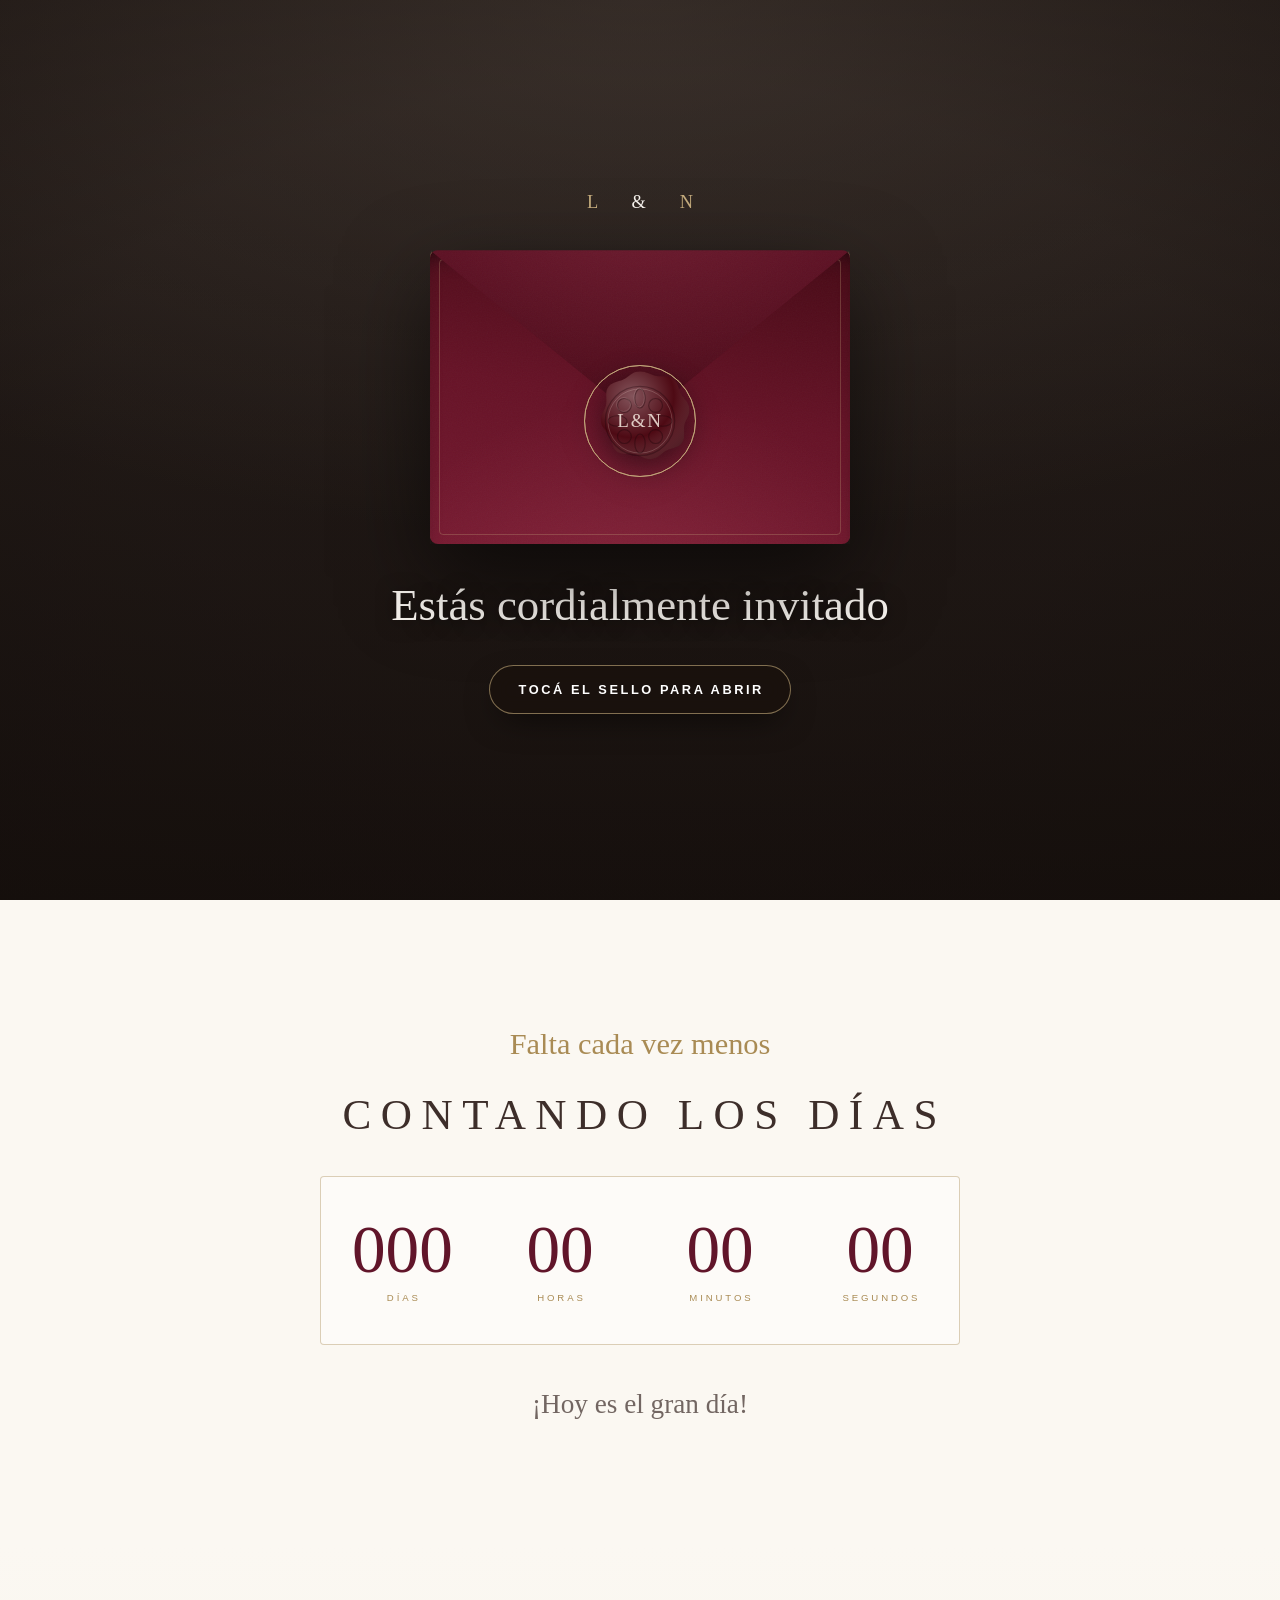
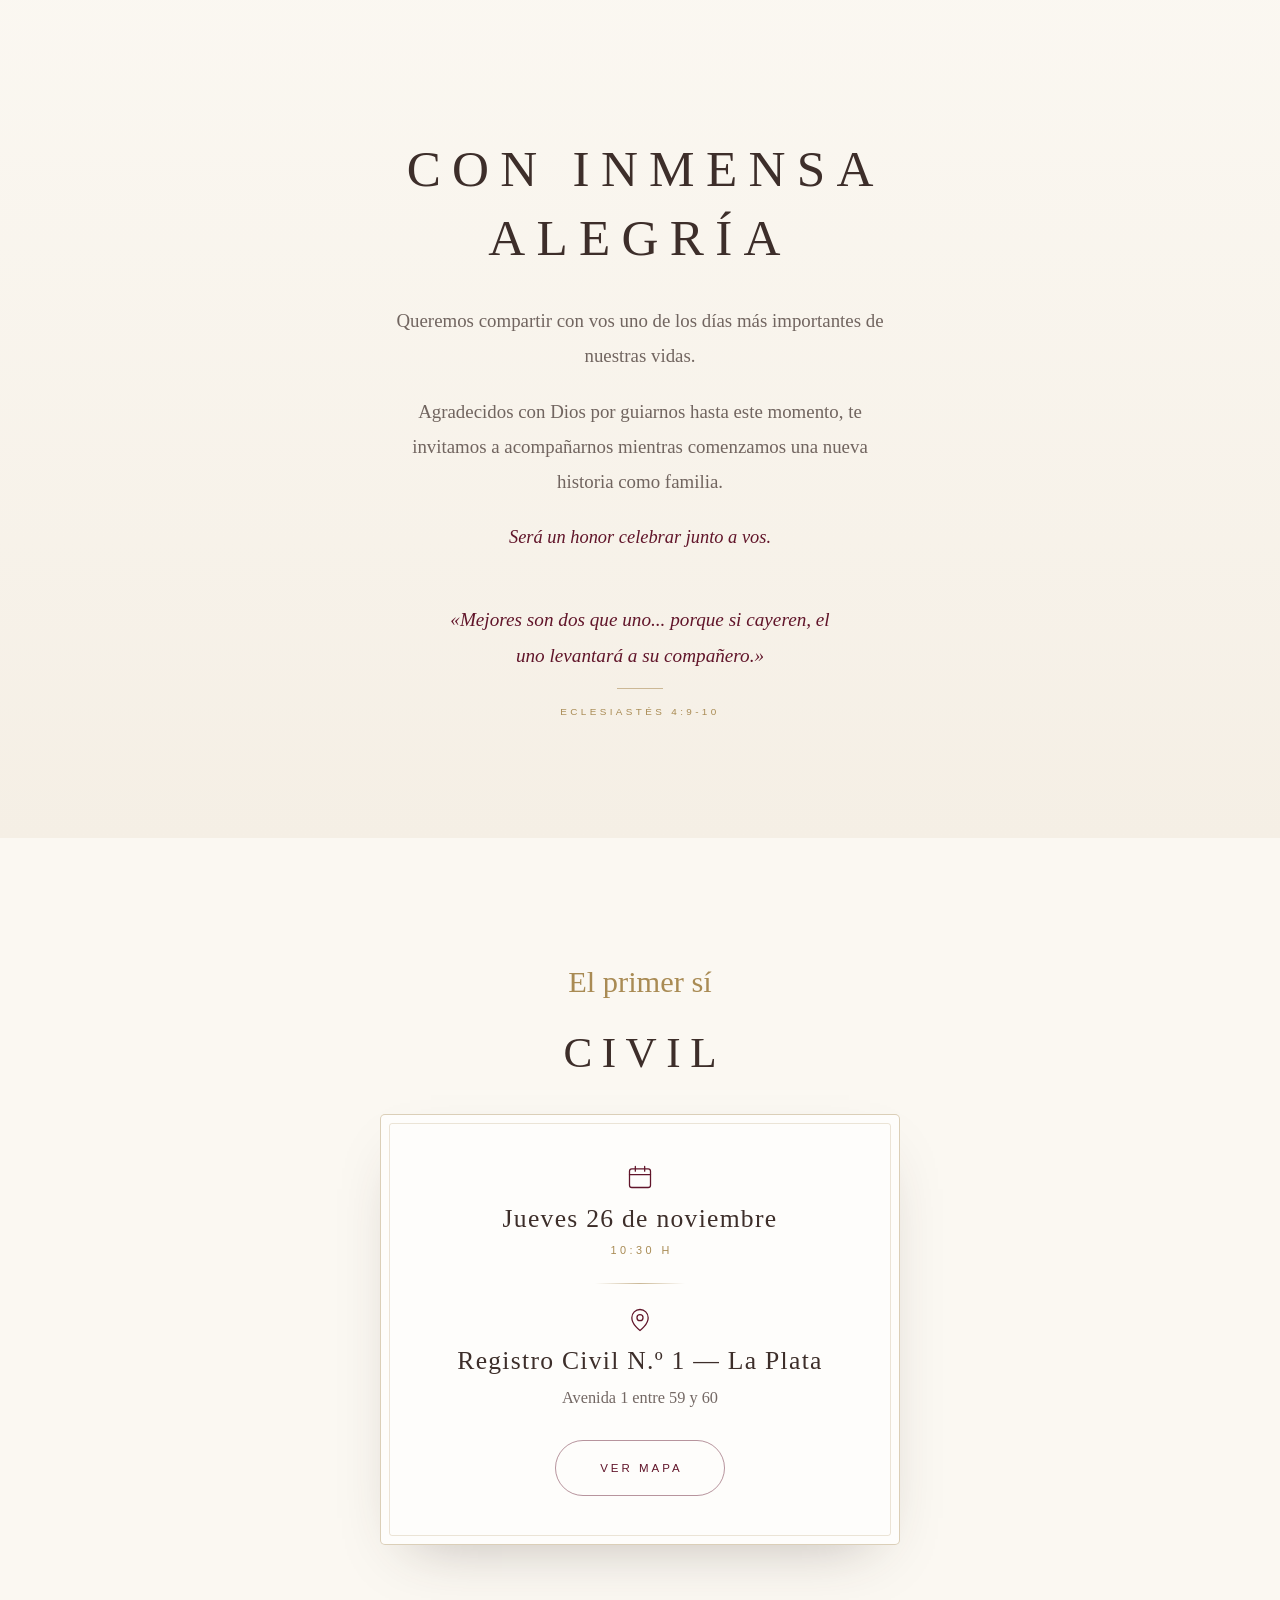
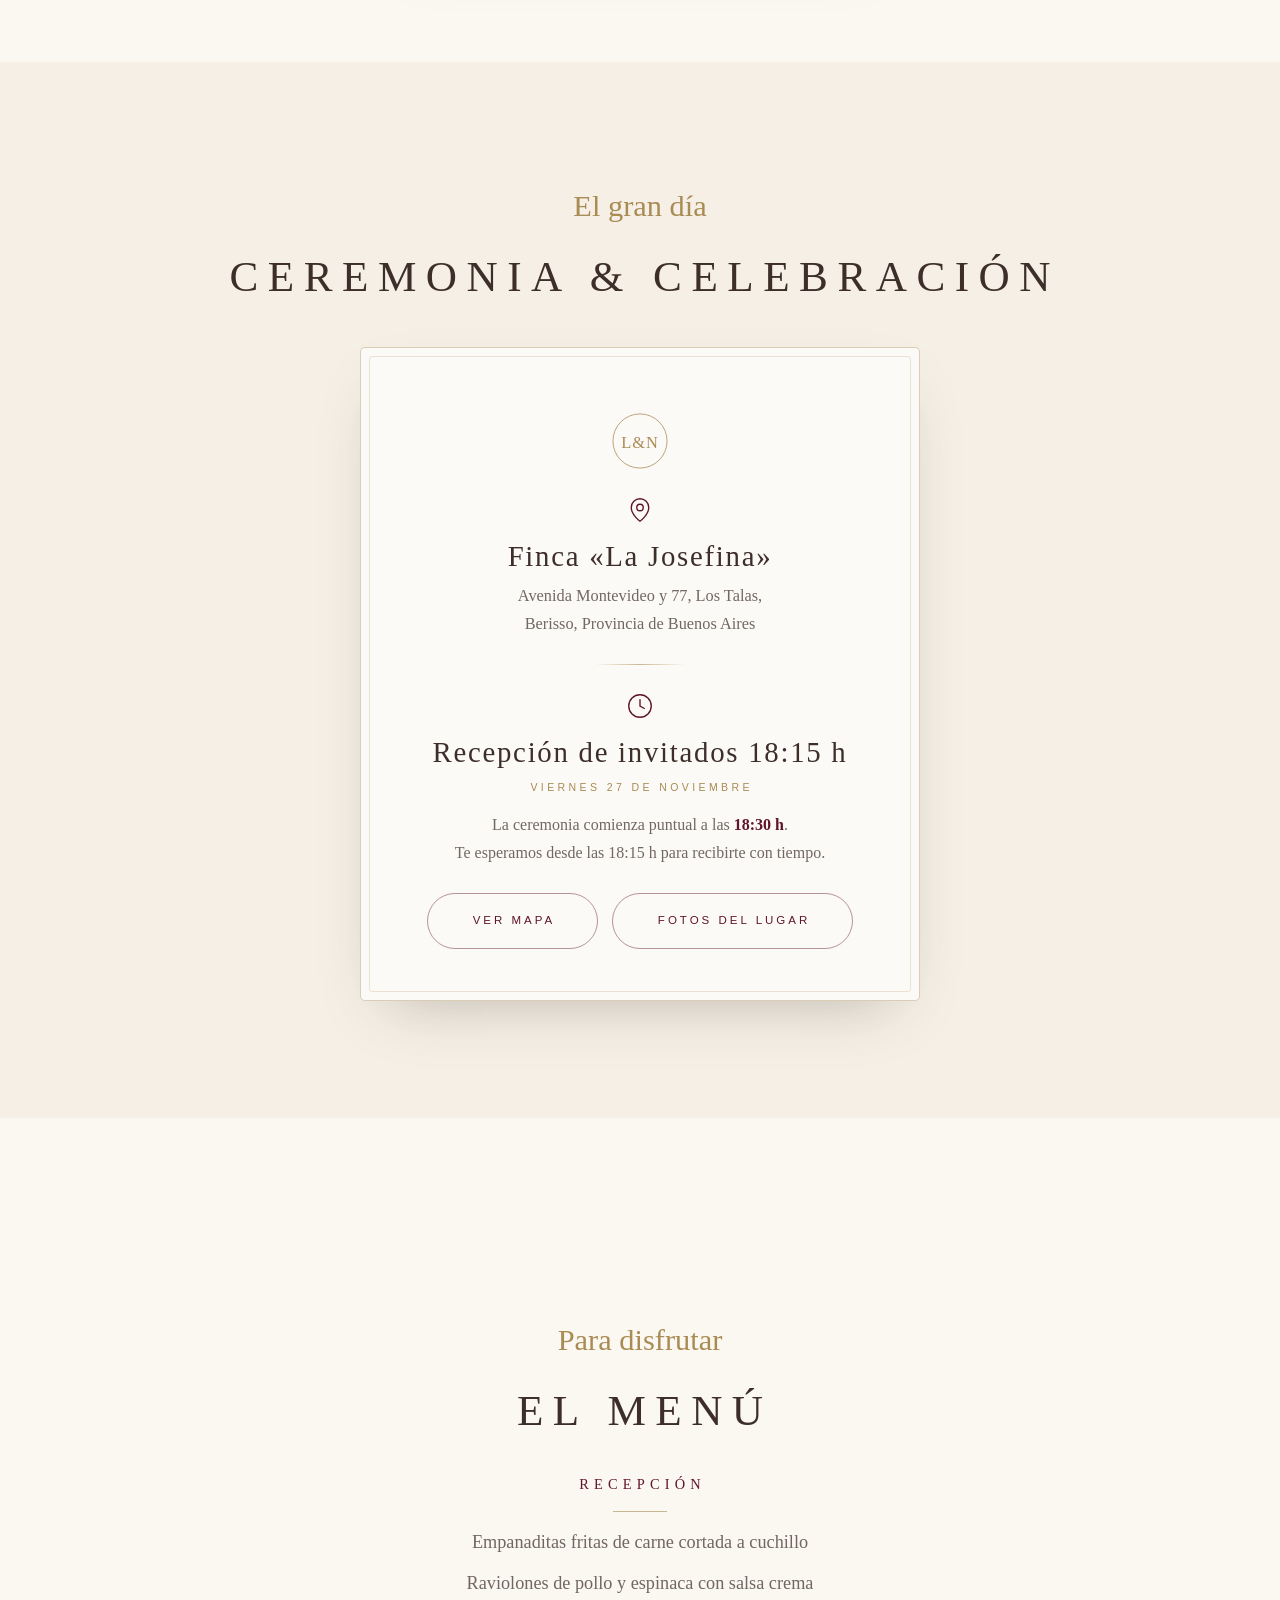
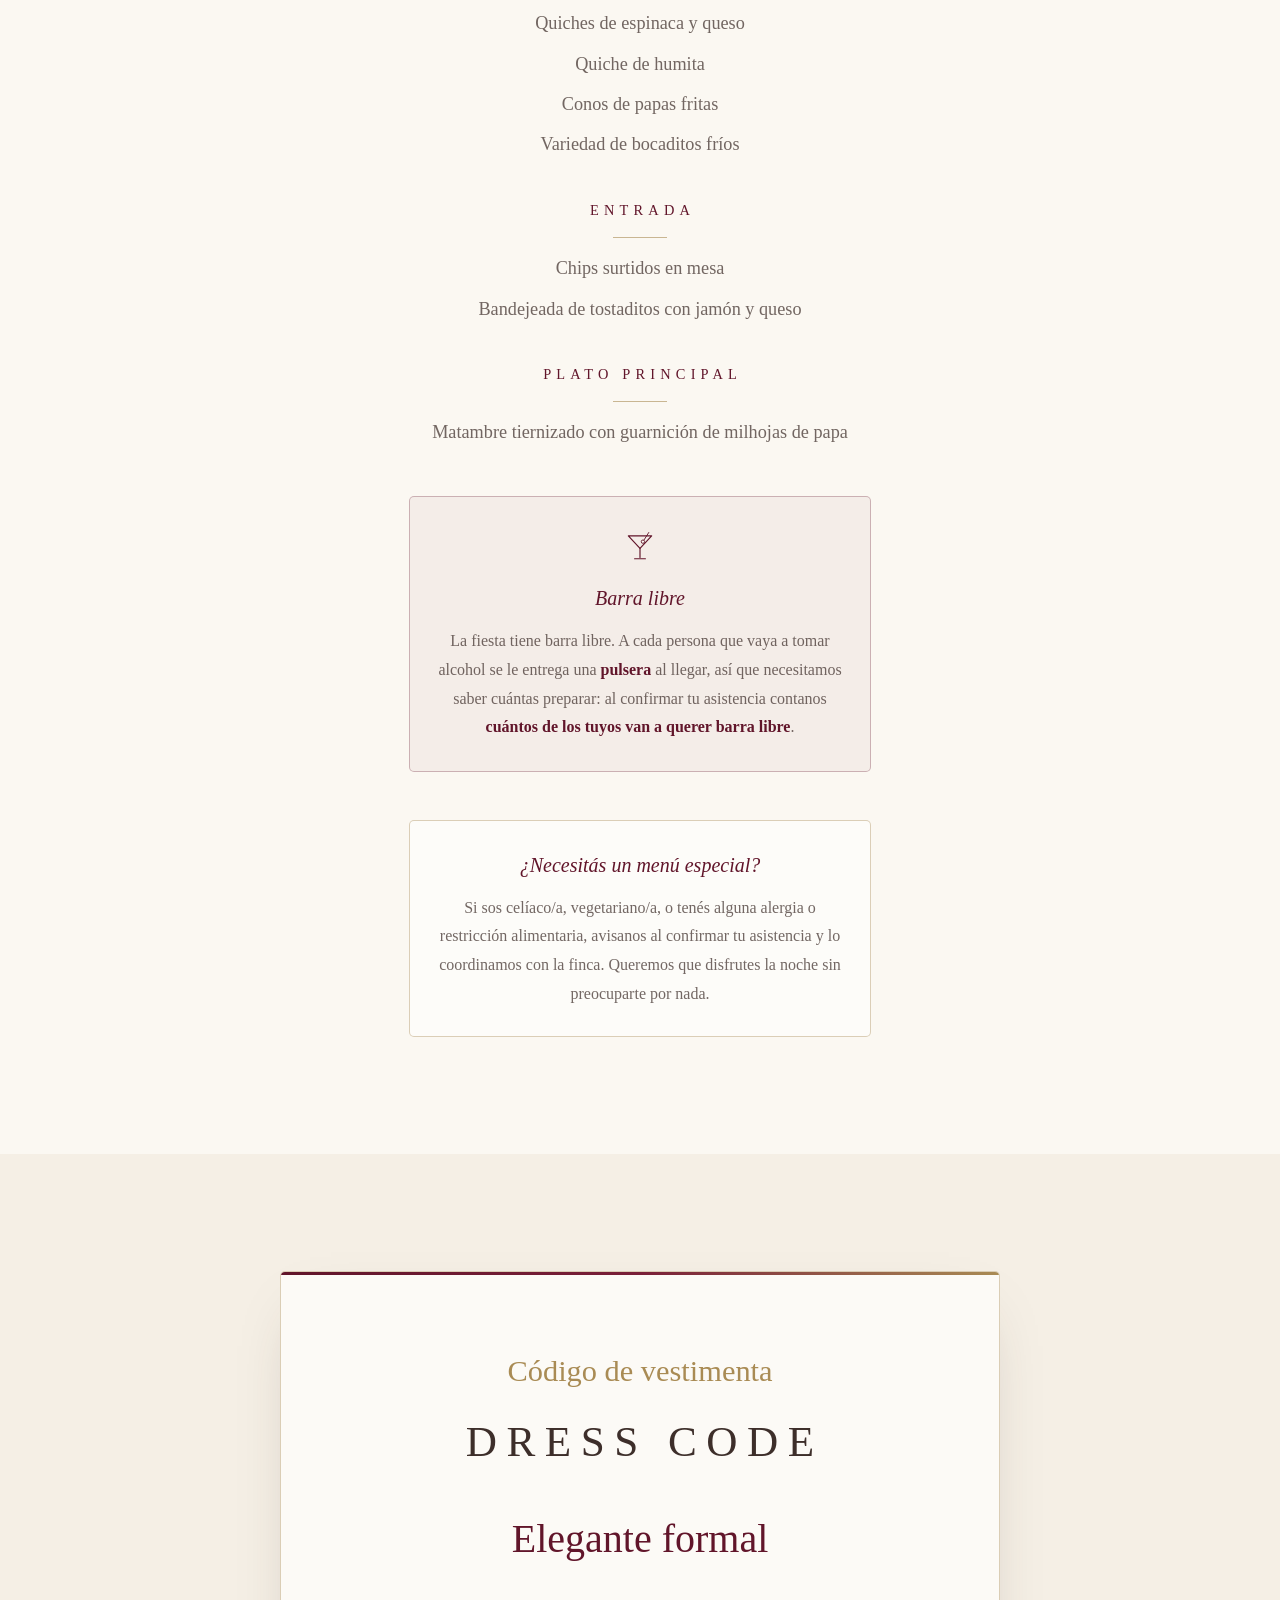
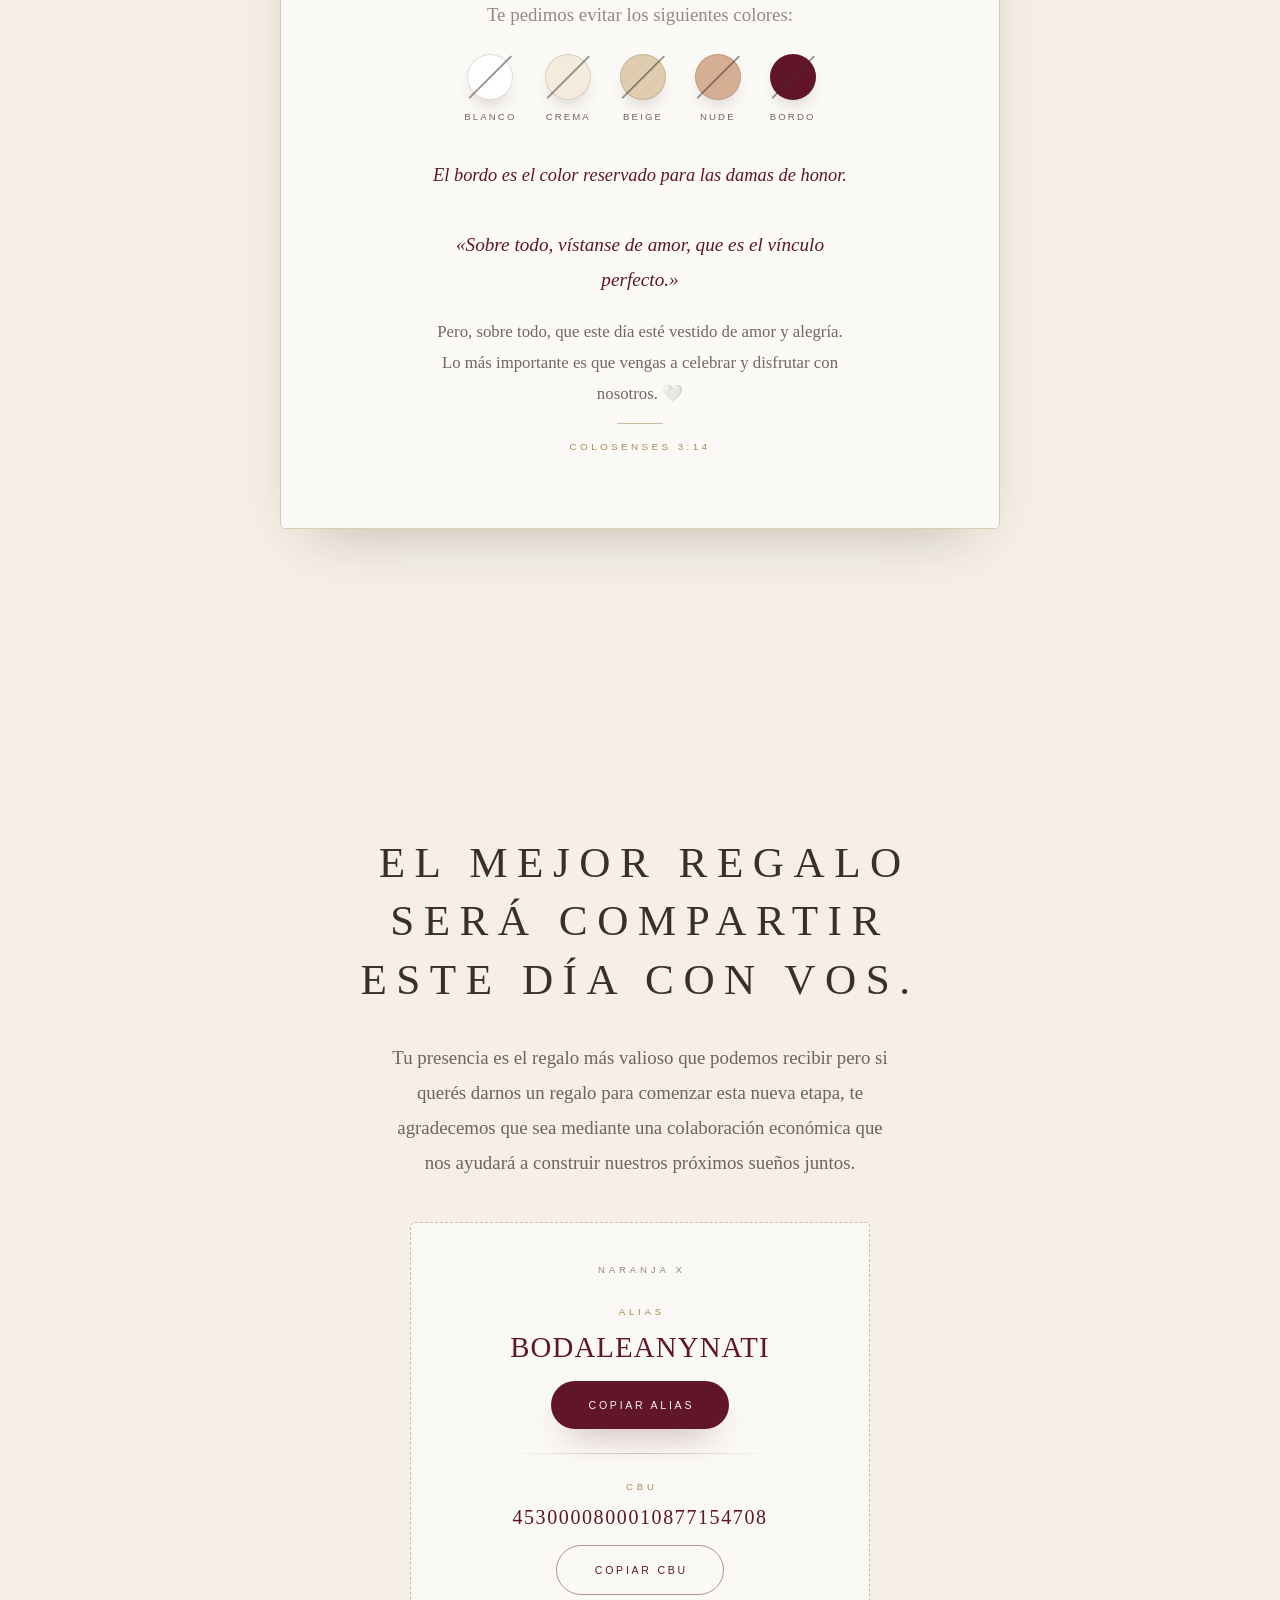
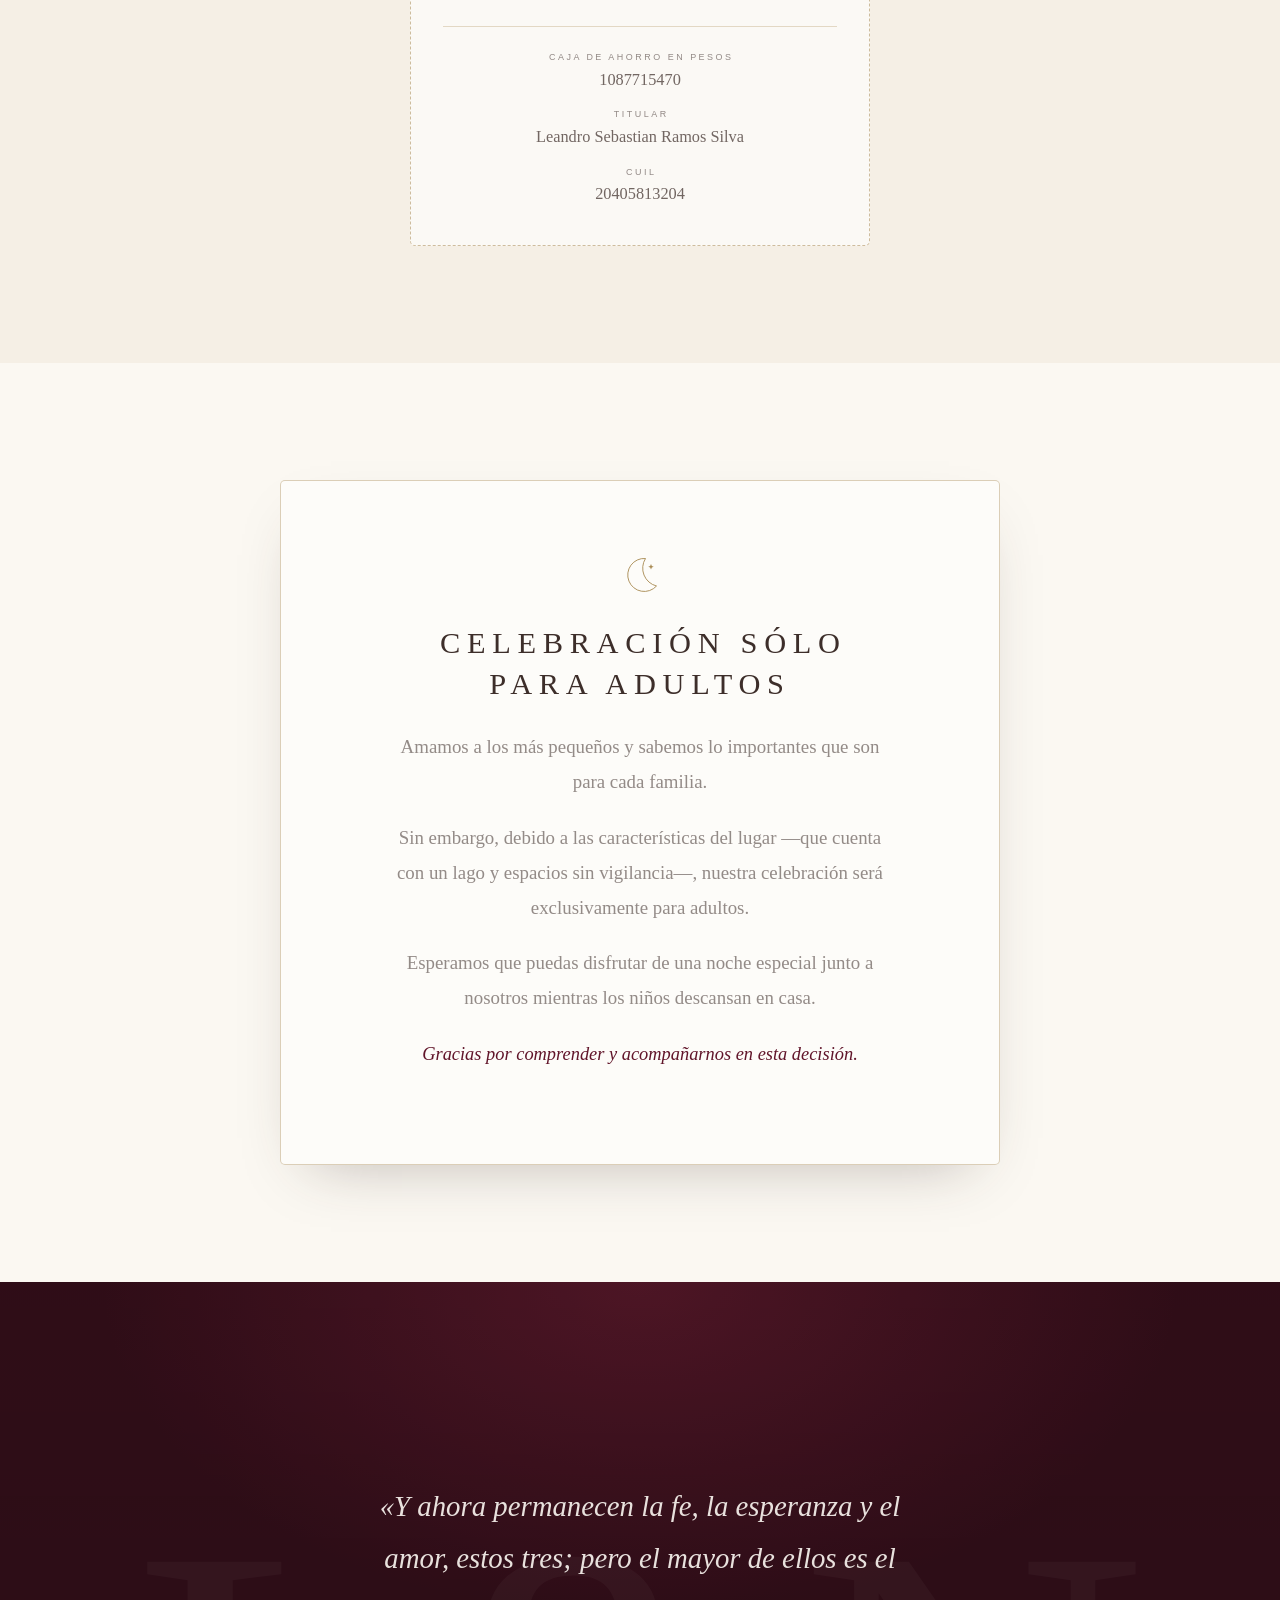
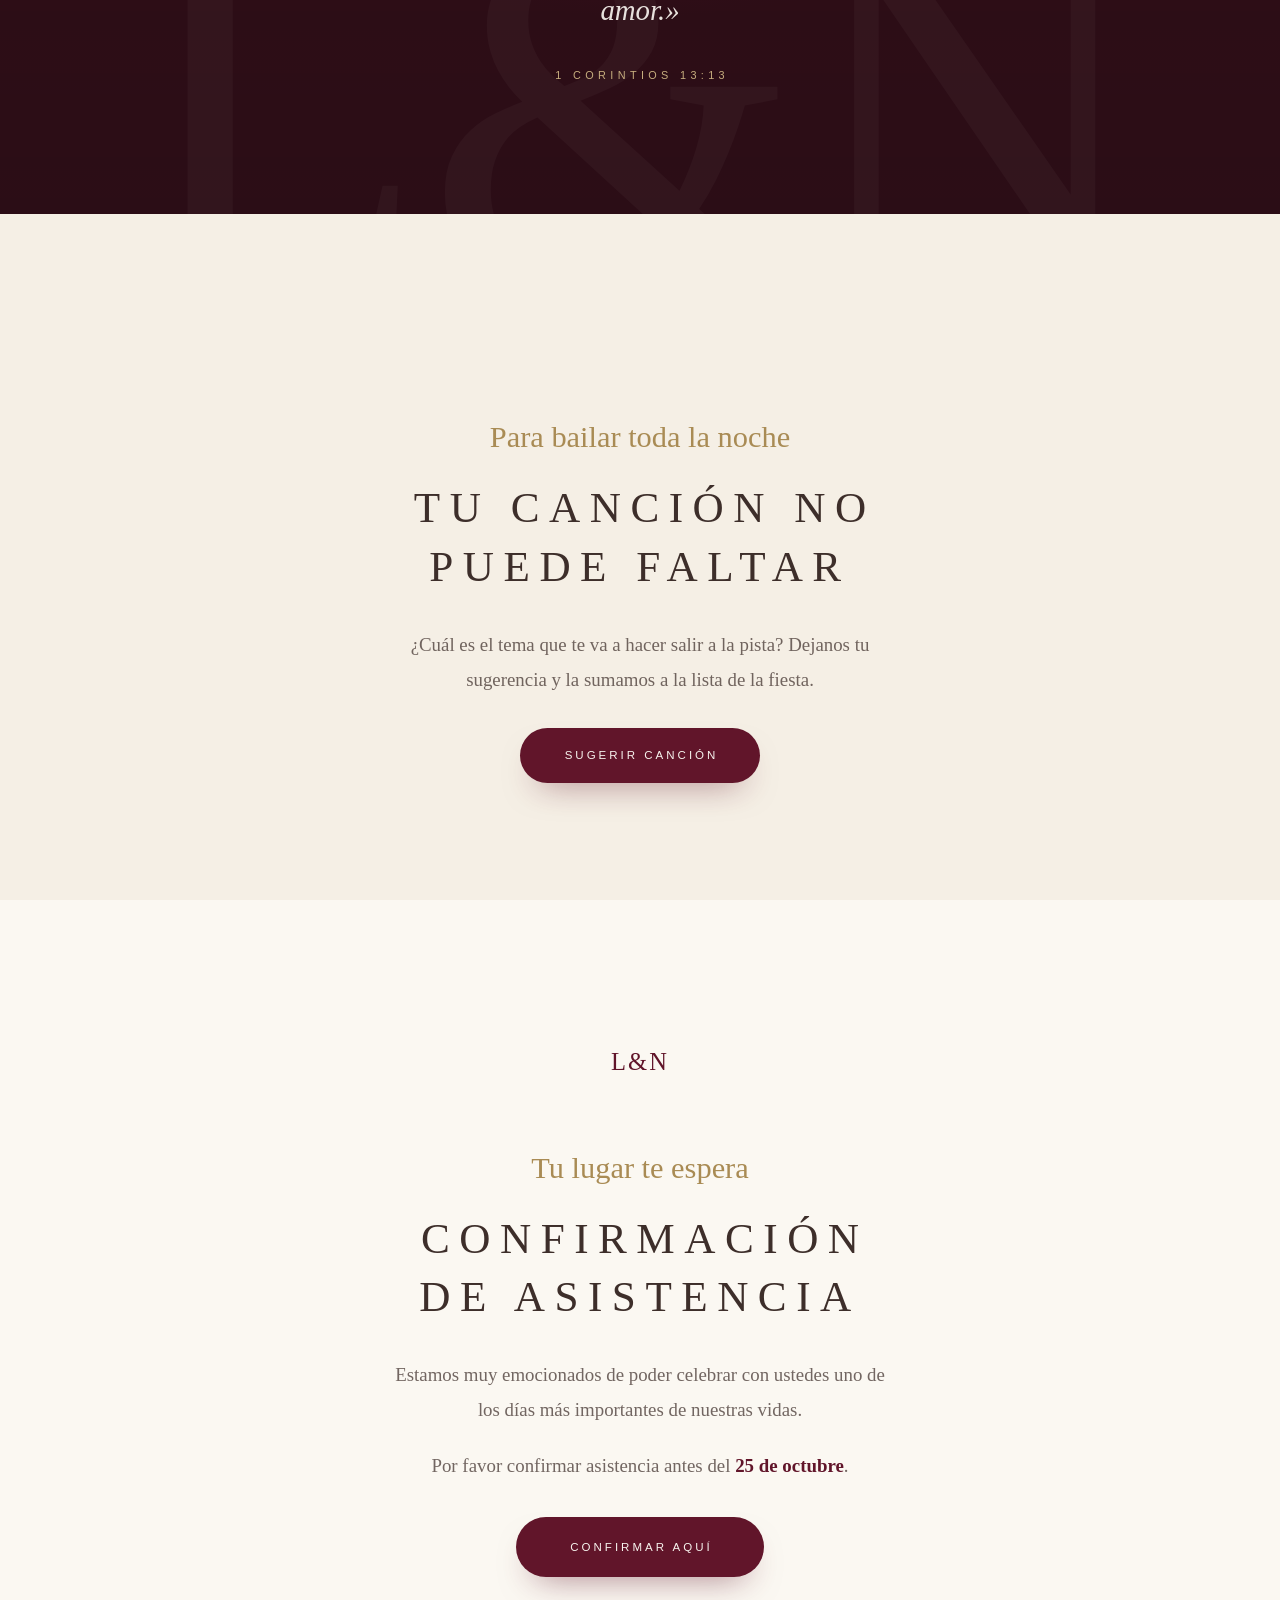
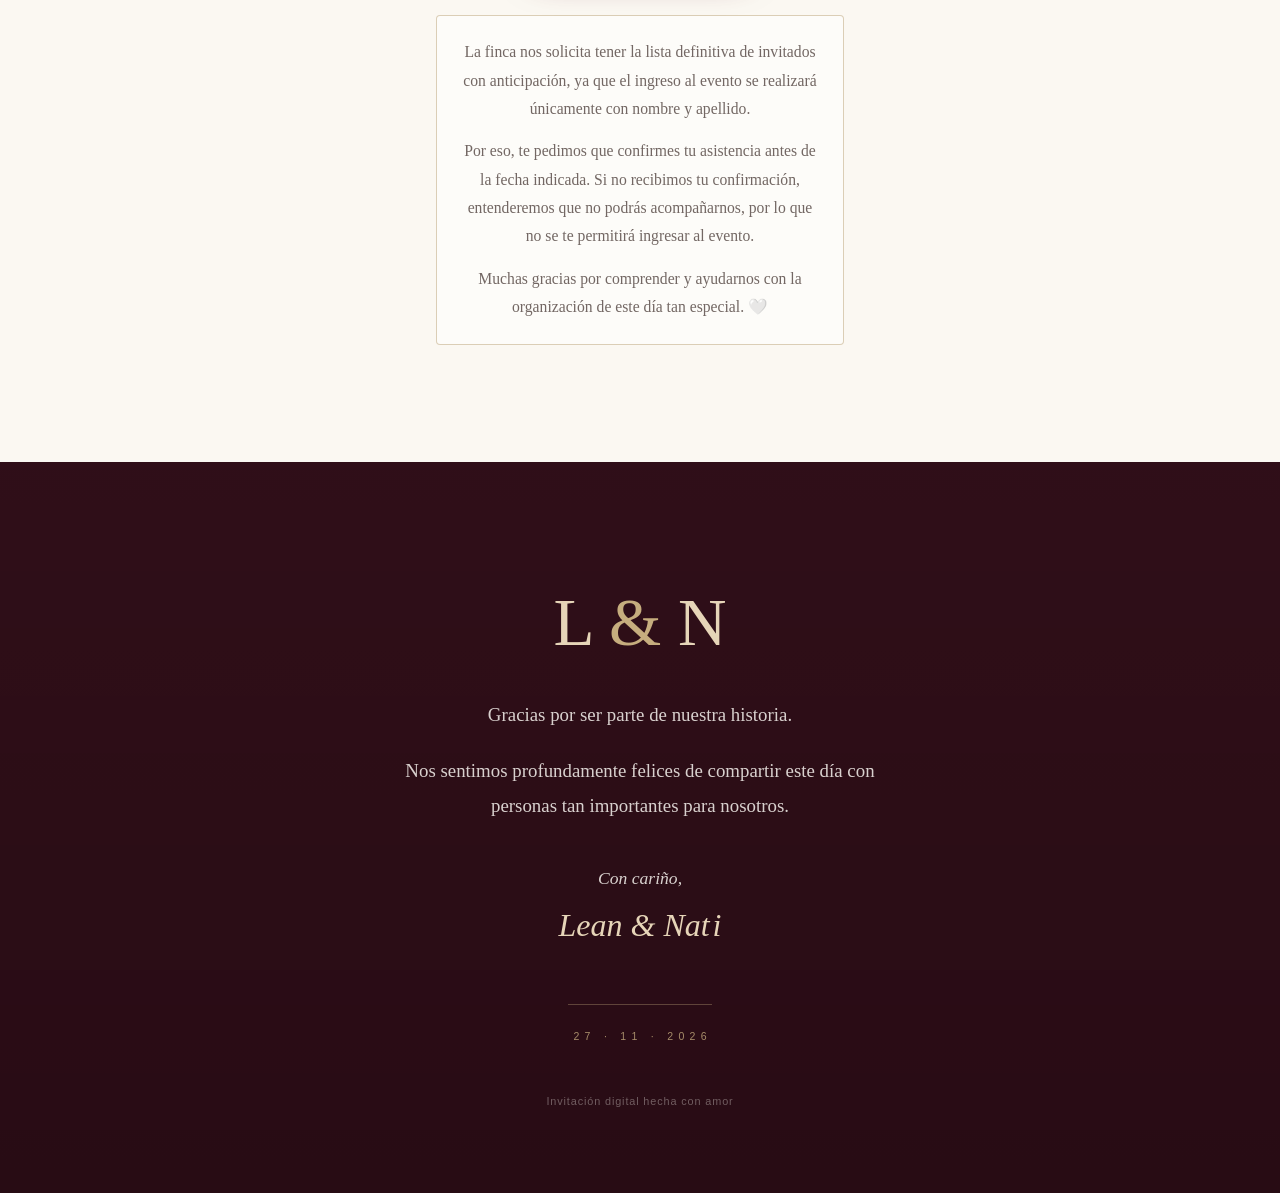
==== index.html @ cd751ea0 "Panel privado de confirmaciones y confirmación doble por WhatsApp Confirmación: - Al elegir «No pued" ====
<!DOCTYPE html>
<html lang="es" class="sin-js">
<head>
  <!-- ============================================================
       LEAN & NATI — Invitación de Boda
       27 · 11 · 2026 — Finca La Josefina, Berisso
       ============================================================ -->
  <meta charset="UTF-8">
  <meta name="viewport" content="width=device-width, initial-scale=1.0, viewport-fit=cover">

  <!-- ——— SEO ——— -->
  <title>Lean &amp; Nati — Nos Casamos · 27 de Noviembre</title>
  <meta name="description" content="Con inmensa alegría te invitamos a celebrar nuestra boda. 27 de noviembre · Finca La Josefina, Berisso. Confirmá tu asistencia.">
  <meta name="author" content="Lean & Nati">
  <meta name="robots" content="index, follow">
  <meta name="theme-color" content="#FBF8F3">
  <link rel="canonical" href="https://natalia-vergara.github.io/boda-lean-y-nati/">

  <!-- ——— OpenGraph ——— -->
  <meta property="og:type" content="website">
  <meta property="og:title" content="Lean & Nati — ¡Nos Casamos!">
  <meta property="og:description" content="27 de noviembre · Finca La Josefina, Berisso. Te esperamos para celebrar juntos.">
  <meta name="twitter:image" content="https://natalia-vergara.github.io/boda-lean-y-nati/assets/images/og-cover.jpg">
  <meta property="og:image" content="https://natalia-vergara.github.io/boda-lean-y-nati/assets/images/og-cover.jpg">
  <meta property="og:image:width" content="1200">
  <meta property="og:image:height" content="630">
  <meta property="og:url" content="https://natalia-vergara.github.io/boda-lean-y-nati/">
  <meta property="og:locale" content="es_AR">
  <meta name="twitter:card" content="summary_large_image">

  <!-- ——— Favicon & Manifest ——— -->
  <link rel="icon" type="image/svg+xml" href="assets/icons/favicon.svg">
  <link rel="apple-touch-icon" href="assets/icons/favicon.svg">
  <link rel="manifest" href="manifest.webmanifest">

  <!-- ——— Tipografías auto-hospedadas (rendimiento y fiabilidad) ——— -->
  <link rel="preload" href="assets/fonts/cormorant-garamond-latin-400-normal.woff2" as="font" type="font/woff2" crossorigin>
  <link rel="preload" href="assets/fonts/pinyon-script-latin-400-normal.woff2" as="font" type="font/woff2" crossorigin>
  <link rel="stylesheet" href="assets/fonts/fonts.css">

  <!-- ——— Estilos ——— -->
  <link rel="stylesheet" href="style.css">

  <!-- ——— Datos estructurados (Schema.org) ——— -->
  <script type="application/ld+json">
  {
    "@context": "https://schema.org",
    "@type": "Event",
    "name": "Boda de Lean & Nati",
    "startDate": "2026-11-27T18:30:00-03:00",
    "eventStatus": "https://schema.org/EventScheduled",
    "location": {
      "@type": "Place",
      "name": "Finca La Josefina",
      "address": { "@type": "PostalAddress", "addressLocality": "Berisso", "addressCountry": "AR" }
    }
  }
  </script>
</head>

<body data-estado="cerrada">

  <!-- ============================================================
       PRELOADER — monograma que respira mientras carga la página
       ============================================================ -->
  <div class="preloader" id="preloader" aria-hidden="true">
    <div class="preloader__monograma">
      <svg class="preloader__anillo" viewBox="0 0 120 120" fill="none">
        <circle cx="60" cy="60" r="56" stroke="currentColor" stroke-width="0.75"/>
      </svg>
      <span class="preloader__letras">L<i>&amp;</i>N</span>
    </div>
    <span class="preloader__linea"></span>
  </div>

  <!-- ——— Barra de progreso de scroll ——— -->
  <div class="progreso" aria-hidden="true"><span class="progreso__barra" id="progresoBarra"></span></div>

  <!-- ——— Cursor personalizado (solo desktop con puntero fino) ——— -->
  <div class="cursor" id="cursor" aria-hidden="true"></div>
  <div class="cursor-halo" id="cursorHalo" aria-hidden="true"></div>

  <!-- ——— Reproductor de música flotante ——— -->
  <button class="musica" id="btnMusica" aria-label="Reproducir o pausar la música" data-cursor="hover">
    <span class="musica__ondas" aria-hidden="true"><i></i><i></i><i></i><i></i></span>
    <svg class="musica__icono" viewBox="0 0 24 24" fill="none" aria-hidden="true">
      <path d="M9 18V6l10-2v11.5" stroke="currentColor" stroke-width="1.2" stroke-linecap="round" stroke-linejoin="round"/>
      <circle cx="6.5" cy="18" r="2.5" stroke="currentColor" stroke-width="1.2"/>
      <circle cx="16.5" cy="15.5" r="2.5" stroke="currentColor" stroke-width="1.2"/>
    </svg>
  </button>
  <audio id="audioBoda" src="assets/music/cancion.mp3" loop preload="none"></audio>

  <!-- ——— Botón volver arriba ——— -->
  <button class="arriba" id="btnArriba" aria-label="Volver arriba" data-cursor="hover">
    <svg viewBox="0 0 24 24" fill="none" aria-hidden="true">
      <path d="M12 19V5m0 0-6 6m6-6 6 6" stroke="currentColor" stroke-width="1.3" stroke-linecap="round" stroke-linejoin="round"/>
    </svg>
  </button>

  <main id="contenido">

    <!-- ============================================================
         SOBRE — escena de apertura a pantalla completa.
         Muestra el nombre del invitado (link personalizado ?i=codigo,
         ver invitados.js) y se abre al tocar el sello de lacre.
         ============================================================ -->
    <div class="escena" id="escenaSobre">
      <!-- Fondo fotográfico: colocar la foto en assets/images/fondos/sobre.jpg
           (mientras no exista, se ve el fondo tonal elegante de respaldo) -->
      <div class="escena__fondo" aria-hidden="true"></div>

      <div class="escena__interior">
        <p class="escena__monograma" aria-hidden="true">L <span>&amp;</span> N</p>

        <div class="sobre" id="sobre">
          <span class="sobre__bolsillo" aria-hidden="true"></span>
          <span class="sobre__lateral sobre__lateral--izq" aria-hidden="true"></span>
          <span class="sobre__lateral sobre__lateral--der" aria-hidden="true"></span>
          <!-- Carta con borde de puntilla que asoma al abrir -->
          <span class="sobre__carta" aria-hidden="true">
            <span class="sobre__puntilla"></span>
            <span class="sobre__carta-nombres">Lean <span class="amp">&amp;</span> Nat<span class="nombre-i">i</span></span>
            <span class="sobre__carta-frase">nos casamos</span>
            <span class="sobre__carta-filete"></span>
            <span class="sobre__carta-guardar">save the date</span>
            <span class="sobre__carta-fecha">27 · 11 · 2026</span>
          </span>
          <span class="sobre__solapa" aria-hidden="true"></span>

          <button class="sobre__sello" id="btnAbrir" aria-label="Abrir la invitación" data-cursor="hover">
            <svg viewBox="0 0 120 120" aria-hidden="true">
              <!-- Lacre con borde irregular y relieve floral -->
              <path fill="currentColor" d="M60 3c8 0 12 4 19 5s14-1 20 4 5 12 9 18 9 9 9 17-5 12-6 19 2 14-3 20-13 5-19 9-9 9-17 9-12-5-19-6-14 2-20-3-5-13-9-19-9-9-9-17 5-12 6-19-2-14 3-20 13-5 19-9 9-8 17-8Z"/>
              <path fill="url(#lacreLuz)" d="M60 3c8 0 12 4 19 5s14-1 20 4 5 12 9 18 9 9 9 17-5 12-6 19 2 14-3 20-13 5-19 9-9 9-17 9-12-5-19-6-14 2-20-3-5-13-9-19-9-9-9-17 5-12 6-19-2-14 3-20 13-5 19-9 9-8 17-8Z"/>
              <circle cx="60" cy="60" r="40" fill="none" stroke="rgba(30,5,10,0.35)" stroke-width="1.4"/>
              <circle cx="60" cy="60" r="37" fill="none" stroke="rgba(247,235,225,0.28)" stroke-width="0.8"/>
              <!-- Pétalos en relieve -->
              <g fill="none" stroke="rgba(30,5,10,0.4)" stroke-width="1.3">
                <ellipse cx="60" cy="34" rx="6" ry="11"/>
                <ellipse cx="60" cy="86" rx="6" ry="11"/>
                <ellipse cx="34" cy="60" rx="11" ry="6"/>
                <ellipse cx="86" cy="60" rx="11" ry="6"/>
                <ellipse cx="42" cy="42" rx="8" ry="8"/>
                <ellipse cx="78" cy="42" rx="8" ry="8"/>
                <ellipse cx="42" cy="78" rx="8" ry="8"/>
                <ellipse cx="78" cy="78" rx="8" ry="8"/>
              </g>
              <g fill="none" stroke="rgba(247,235,225,0.22)" stroke-width="0.8">
                <ellipse cx="59" cy="33" rx="6" ry="11"/>
                <ellipse cx="41" cy="41" rx="8" ry="8"/>
              </g>
              <text x="60" y="67" text-anchor="middle" class="sobre__sello-letras">L&amp;N</text>
              <defs>
                <radialGradient id="lacreLuz" cx="0.35" cy="0.28" r="0.95">
                  <stop offset="0" stop-color="rgba(255,255,255,0.3)"/>
                  <stop offset="0.5" stop-color="rgba(255,255,255,0)"/>
                  <stop offset="1" stop-color="rgba(0,0,0,0.38)"/>
                </radialGradient>
              </defs>
            </svg>
          </button>
        </div>

        <div class="escena__destinatario">
          <p class="escena__nombre" id="invitadoNombre">Estás cordialmente invitado</p>
          <p class="escena__pases" id="invitadoPases" hidden></p>
        </div>

        <p class="escena__ayuda">Tocá el sello para abrir</p>
      </div>
    </div>

    <!-- ============================================================
         PORTADA — se revela al abrir el sobre
         ============================================================ -->
    <header class="hero" id="inicio">
      <!-- Fondo fotográfico sepia (assets/images/fondos/portada.jpg) -->
      <div class="hero__fondo" aria-hidden="true"></div>

      <div class="hero__contenido">
        <p class="hero__iniciales" id="heroIniciales" aria-hidden="true">L <span>&amp;</span> N</p>
        <h1 class="hero__nombres" id="heroNombres"><span class="palabra palabra--suelta"><span>Lean</span></span> <span class="palabra palabra--suelta"><span class="amp">&amp;</span></span> <span class="palabra palabra--suelta"><span>Nat<span class="nombre-i">i</span></span></span></h1>

        <p class="hero__promesa" id="heroPromesa">
          <span>Descubrimos que amar es elegirnos cada día.</span>
          <span>Hoy decidimos unir nuestras vidas en un pacto delante de Dios,
          para amarnos, cuidarnos y caminar juntos en cada etapa de la vida,
          confiando en que Él será siempre nuestra guía y nuestro fundamento.</span>
        </p>

        <div class="hero__fecha" id="heroFecha">
          <span class="hero__nos-casamos">Nos casamos</span>
          <span class="hero__dia">Viernes 27 de noviembre</span>
        </div>
      </div>

      <!-- Indicador de scroll -->
      <div class="hero__scroll" id="heroScroll" aria-hidden="true">
        <span class="hero__scroll-texto">deslizá</span>
        <svg class="hero__scroll-flecha" viewBox="0 0 24 14" fill="none">
          <path d="M2 2 12 12 22 2" stroke="currentColor" stroke-width="1.8"
                stroke-linecap="round" stroke-linejoin="round"/>
        </svg>
      </div>
    </header>

    <!-- ============================================================
         CUENTA REGRESIVA
         ============================================================ -->
    <section class="cuenta seccion" id="cuenta-regresiva" aria-label="Cuenta regresiva">
      <div class="contenedor">
        <p class="etiqueta" data-anim="fade-up">Falta cada vez menos</p>
        <h2 class="titulo" data-anim="split">Contando los días</h2>

        <div class="cuenta__reloj" data-anim="fade-up" data-anim-delay="0.2" role="timer" aria-live="polite">
          <div class="cuenta__bloque"><span class="cuenta__numero" id="cdDias">000</span><span class="cuenta__unidad">días</span></div>
          <span class="cuenta__sep" aria-hidden="true"></span>
          <div class="cuenta__bloque"><span class="cuenta__numero" id="cdHoras">00</span><span class="cuenta__unidad">horas</span></div>
          <span class="cuenta__sep" aria-hidden="true"></span>
          <div class="cuenta__bloque"><span class="cuenta__numero" id="cdMin">00</span><span class="cuenta__unidad">minutos</span></div>
          <span class="cuenta__sep" aria-hidden="true"></span>
          <div class="cuenta__bloque"><span class="cuenta__numero" id="cdSeg">00</span><span class="cuenta__unidad">segundos</span></div>
        </div>

        <p class="cuenta__hasta" data-anim="fade-up" data-anim-delay="0.35">para el viernes 27 de noviembre</p>
      </div>
    </section>

    <!-- ============================================================
         INVITACIÓN
         ============================================================ -->
    <section class="invitacion seccion" id="invitacion">
      <div class="contenedor contenedor--angosto">
        <svg class="florituras" viewBox="0 0 160 60" fill="none" aria-hidden="true" data-anim="dibujo">
          <path class="trazo" d="M80 50 C80 30, 60 26, 50 14 M80 50 C80 30, 100 26, 110 14 M80 50 V10" stroke="currentColor" stroke-width="0.9" stroke-linecap="round"/>
          <circle class="trazo" cx="50" cy="12" r="3" stroke="currentColor" stroke-width="0.9"/>
          <circle class="trazo" cx="110" cy="12" r="3" stroke="currentColor" stroke-width="0.9"/>
          <circle class="trazo" cx="80" cy="8" r="3.6" stroke="currentColor" stroke-width="0.9"/>
        </svg>

        <h2 class="titulo titulo--grande" data-anim="split">Con inmensa alegría</h2>
        <p class="parrafo" data-anim="fade-up">
          Queremos compartir con vos uno de los días más importantes de nuestras vidas.
        </p>
        <p class="parrafo" data-anim="fade-up" data-anim-delay="0.15">
          Agradecidos con Dios por guiarnos hasta este momento, te invitamos a acompañarnos
          mientras comenzamos una nueva historia como familia.
        </p>
        <p class="parrafo parrafo--acento" data-anim="fade-up" data-anim-delay="0.3">
          Será un honor celebrar junto a vos.
        </p>

        <blockquote class="cita" data-anim="fade-up" data-anim-delay="0.4">
          <p class="cita__texto">«Mejores son dos que uno... porque si cayeren, el uno levantará a su compañero.»</p>
          <cite class="cita__fuente">Eclesiastés 4:9-10</cite>
        </blockquote>
      </div>
    </section>

    <!-- ============================================================
         CIVIL
         ============================================================ -->
    <section class="civil seccion" id="civil">
      <div class="contenedor contenedor--angosto">
        <p class="etiqueta" data-anim="fade-up">El primer sí</p>
        <h2 class="titulo" data-anim="split">Civil</h2>

        <article class="civil__tarjeta" data-anim="zoom">
          <div class="civil__dato">
            <svg class="civil__icono" viewBox="0 0 24 24" fill="none" aria-hidden="true">
              <rect x="3" y="5" width="18" height="16" rx="2" stroke="currentColor" stroke-width="1.1"/>
              <path d="M3 10h18M8 3v4M16 3v4" stroke="currentColor" stroke-width="1.1" stroke-linecap="round"/>
            </svg>
            <h3 class="civil__titulo">Jueves 26 de noviembre</h3>
            <p class="civil__hora">10:30 h</p>
          </div>

          <span class="civil__divisor" aria-hidden="true"></span>

          <div class="civil__dato">
            <svg class="civil__icono" viewBox="0 0 24 24" fill="none" aria-hidden="true">
              <path d="M12 21s7-5.1 7-11a7 7 0 1 0-14 0c0 5.9 7 11 7 11Z" stroke="currentColor" stroke-width="1.1"/>
              <circle cx="12" cy="10" r="2.6" stroke="currentColor" stroke-width="1.1"/>
            </svg>
            <h3 class="civil__titulo">Registro Civil N.º 1 — La Plata</h3>
            <p class="civil__direccion">Avenida 1 entre 59 y 60</p>
          </div>

          <div class="civil__acciones">
            <a class="boton boton--contorno"
               href="https://www.google.com/maps/search/?api=1&amp;query=Registro+Civil+N%C2%B0+1+La+Plata%2C+Avenida+1+entre+59+y+60"
               target="_blank" rel="noopener" data-cursor="hover">
              <span class="boton__texto">Ver mapa</span>
              <span class="boton__brillo" aria-hidden="true"></span>
            </a>
          </div>
        </article>
      </div>
    </section>

    <!-- ============================================================
         CEREMONIA — tarjeta con glassmorphism sutil
         ============================================================ -->
    <section class="ceremonia seccion" id="ceremonia">
      <div class="contenedor">
        <p class="etiqueta" data-anim="fade-up">El gran día</p>
        <h2 class="titulo" data-anim="split">Ceremonia &amp; Celebración</h2>

        <article class="tarjeta-vidrio ceremonia__tarjeta" data-anim="zoom">
          <svg class="tarjeta-vidrio__sello" viewBox="0 0 60 60" fill="none" aria-hidden="true">
            <circle cx="30" cy="30" r="28" stroke="currentColor" stroke-width="0.8"/>
            <text x="30" y="37" text-anchor="middle" class="tarjeta-vidrio__sello-texto">L&amp;N</text>
          </svg>

          <div class="ceremonia__dato">
            <svg class="ceremonia__icono" viewBox="0 0 24 24" fill="none" aria-hidden="true">
              <path d="M12 21s7-5.1 7-11a7 7 0 1 0-14 0c0 5.9 7 11 7 11Z" stroke="currentColor" stroke-width="1.1"/>
              <circle cx="12" cy="10" r="2.6" stroke="currentColor" stroke-width="1.1"/>
            </svg>
            <h3 class="ceremonia__lugar">Finca «La Josefina»</h3>
            <p class="ceremonia__direccion">Avenida Montevideo y 77, Los Talas,<br>Berisso, Provincia de Buenos Aires</p>
          </div>

          <span class="ceremonia__divisor" aria-hidden="true"></span>

          <div class="ceremonia__dato">
            <svg class="ceremonia__icono" viewBox="0 0 24 24" fill="none" aria-hidden="true">
              <circle cx="12" cy="12" r="9" stroke="currentColor" stroke-width="1.1"/>
              <path d="M12 7v5l3.5 2" stroke="currentColor" stroke-width="1.1" stroke-linecap="round"/>
            </svg>
            <h3 class="ceremonia__hora">Recepción de invitados 18:15&nbsp;h</h3>
            <p class="ceremonia__ciudad">Viernes 27 de noviembre</p>
            <p class="ceremonia__puntual">La ceremonia comienza puntual a las <strong>18:30&nbsp;h</strong>.<br>Te esperamos desde las 18:15&nbsp;h para recibirte con tiempo.</p>
          </div>

          <div class="ceremonia__acciones">
            <a class="boton boton--contorno" href="https://www.google.com/maps/search/?api=1&amp;query=Avenida+Montevideo+y+77%2C+Los+Talas%2C+Berisso%2C+Provincia+de+Buenos+Aires" target="_blank" rel="noopener" data-cursor="hover">
              <span class="boton__texto">Ver mapa</span>
              <span class="boton__brillo" aria-hidden="true"></span>
            </a>
            <a class="boton boton--contorno" href="https://www.instagram.com/fincalajosefinaeventos/" target="_blank" rel="noopener" data-cursor="hover">
              <span class="boton__texto">Fotos del lugar</span>
              <span class="boton__brillo" aria-hidden="true"></span>
            </a>
          </div>
        </article>

        <!-- Fotos del lugar. Si alguna falta, se oculta sola (ver script.js).
             Guardarlas en assets/images/finca/ como finca-01.jpg … finca-04.jpg -->
        <div class="ceremonia__fotos">
          <figure class="ceremonia__foto" data-anim="pieza"><img loading="lazy" decoding="async" src="assets/images/finca/finca-01.jpg" alt="Finca La Josefina — el lago al atardecer"></figure>
          <figure class="ceremonia__foto" data-anim="pieza"><img loading="lazy" decoding="async" src="assets/images/finca/finca-02.jpg" alt="Finca La Josefina — la ceremonia junto al lago, vista aérea"></figure>
          <figure class="ceremonia__foto" data-anim="pieza"><img loading="lazy" decoding="async" src="assets/images/finca/finca-03.jpg" alt="Finca La Josefina — una mesa servida con su centro de flores"></figure>
          <figure class="ceremonia__foto" data-anim="pieza"><img loading="lazy" decoding="async" src="assets/images/finca/finca-04.jpg" alt="Finca La Josefina — el salón con las mesas listas al caer la tarde"></figure>
        </div>
      </div>
    </section>

    <!-- ============================================================
         MENÚ
         ============================================================ -->
    <section class="menu seccion" id="menu">
      <div class="contenedor contenedor--angosto">
        <svg class="menu__icono" viewBox="0 0 48 48" fill="none" aria-hidden="true" data-anim="dibujo">
          <path class="trazo" d="M14 6v14a4 4 0 0 0 8 0V6M18 20v22" stroke="currentColor" stroke-width="1.2" stroke-linecap="round"/>
          <path class="trazo" d="M32 6c-3 4-4 8-4 12a4 4 0 0 0 8 0c0-4-1-8-4-12ZM32 22v20" stroke="currentColor" stroke-width="1.2" stroke-linecap="round"/>
        </svg>

        <p class="etiqueta" data-anim="fade-up">Para disfrutar</p>
        <h2 class="titulo" data-anim="split">El menú</h2>

        <div class="menu__grupos">
          <article class="menu__grupo" data-anim="fade-up">
            <h3 class="menu__tiempo">Recepción</h3>
            <ul class="menu__lista">
              <li>Empanaditas fritas de carne cortada a cuchillo</li>
              <li>Raviolones de pollo y espinaca con salsa crema</li>
              <li>Quiches de espinaca y queso</li>
              <li>Quiche de humita</li>
              <li>Conos de papas fritas</li>
              <li>Variedad de bocaditos fríos</li>
            </ul>
          </article>

          <article class="menu__grupo" data-anim="fade-up" data-anim-delay="0.12">
            <h3 class="menu__tiempo">Entrada</h3>
            <ul class="menu__lista">
              <li>Chips surtidos en mesa</li>
              <li>Bandejeada de tostaditos con jamón y queso</li>
            </ul>
          </article>

          <article class="menu__grupo" data-anim="fade-up" data-anim-delay="0.24">
            <h3 class="menu__tiempo">Plato principal</h3>
            <ul class="menu__lista">
              <li>Matambre tiernizado con guarnición de milhojas de papa</li>
            </ul>
          </article>
        </div>

        <div class="menu__barra" data-anim="fade-up" data-anim-delay="0.3">
          <svg class="menu__barra-icono" viewBox="0 0 48 48" fill="none" aria-hidden="true">
            <path d="M10 13h28L24 28 10 13Z" stroke="currentColor" stroke-width="1.4" stroke-linejoin="round"/>
            <path d="M24 28v11M17.5 40.5h13" stroke="currentColor" stroke-width="1.4" stroke-linecap="round"/>
            <path d="M28.5 18.5 34.5 9" stroke="currentColor" stroke-width="1.1" stroke-linecap="round"/>
            <circle cx="27.5" cy="20" r="2" fill="var(--papel)" stroke="currentColor" stroke-width="1.1"/>
          </svg>
          <h3 class="menu__nota-titulo">Barra libre</h3>
          <p>
            La fiesta tiene barra libre. A cada persona que vaya a tomar alcohol
            se le entrega una <strong>pulsera</strong> al llegar, así que
            necesitamos saber cuántas preparar: al confirmar tu asistencia
            contanos <strong>cuántos de los tuyos van a querer barra libre</strong>.
          </p>
        </div>

        <div class="menu__nota" data-anim="fade-up" data-anim-delay="0.3">
          <h3 class="menu__nota-titulo">¿Necesitás un menú especial?</h3>
          <p>
            Si sos celíaco/a, vegetariano/a, o tenés alguna alergia o restricción
            alimentaria, avisanos al confirmar tu asistencia y lo coordinamos con
            la finca. Queremos que disfrutes la noche sin preocuparte por nada.
          </p>
        </div>
      </div>
    </section>

    <!-- ============================================================
         DRESS CODE — tarjeta premium con acentos bordó
         ============================================================ -->
    <section class="dresscode seccion" id="dresscode">
      <div class="contenedor contenedor--angosto">
        <article class="dresscode__tarjeta" data-anim="zoom">
          <span class="dresscode__cinta" aria-hidden="true"></span>
          <p class="etiqueta" data-anim="fade-up">Código de vestimenta</p>
          <h2 class="titulo" data-anim="split">Dress Code</h2>

          <p class="dresscode__nivel" data-anim="fade-up">Elegante formal</p>

          <p class="parrafo parrafo--suave" data-anim="fade-up" data-anim-delay="0.15">
            Te pedimos evitar los siguientes colores:
          </p>

          <ul class="dresscode__paleta" data-anim="fade-up" data-anim-delay="0.25">
            <li class="dresscode__muestra"><span class="dresscode__circulo" style="--tono:#FFFFFF"></span><span class="dresscode__nombre">Blanco</span></li>
            <li class="dresscode__muestra"><span class="dresscode__circulo" style="--tono:#F4EBDD"></span><span class="dresscode__nombre">Crema</span></li>
            <li class="dresscode__muestra"><span class="dresscode__circulo" style="--tono:#E0CDAF"></span><span class="dresscode__nombre">Beige</span></li>
            <li class="dresscode__muestra"><span class="dresscode__circulo" style="--tono:#D6AE94"></span><span class="dresscode__nombre">Nude</span></li>
            <li class="dresscode__muestra"><span class="dresscode__circulo" style="--tono:#61152A"></span><span class="dresscode__nombre">Bordo</span></li>
          </ul>

          <p class="parrafo parrafo--acento dresscode__nota" data-anim="fade-up" data-anim-delay="0.35">
            El bordo es el color reservado para las damas de honor.
          </p>

          <blockquote class="cita cita--compacta" data-anim="fade-up" data-anim-delay="0.45">
            <p class="cita__texto">«Sobre todo, vístanse de amor, que es el vínculo perfecto.»</p>
            <p class="cita__anexo">
              Pero, sobre todo, que este día esté vestido de amor y alegría.<br>
              Lo más importante es que vengas a celebrar y disfrutar con nosotros. 🤍
            </p>
            <cite class="cita__fuente">Colosenses 3:14</cite>
          </blockquote>
        </article>
      </div>
    </section>

    <!-- ============================================================
         REGALOS
         ============================================================ -->
    <section class="regalos seccion" id="regalos">
      <div class="contenedor contenedor--angosto">
        <svg class="florituras" viewBox="0 0 160 60" fill="none" aria-hidden="true" data-anim="dibujo">
          <path class="trazo" d="M30 30 C55 8, 105 8, 130 30 C105 52, 55 52, 30 30 Z" stroke="currentColor" stroke-width="0.9"/>
          <circle class="trazo" cx="80" cy="30" r="6" stroke="currentColor" stroke-width="0.9"/>
        </svg>

        <h2 class="titulo" data-anim="split">El mejor regalo será compartir este día con vos.</h2>
        <p class="parrafo" data-anim="fade-up">
          Tu presencia es el regalo más valioso que podemos recibir pero si querés darnos
          un regalo para comenzar esta nueva etapa, te agradecemos que sea mediante una
          colaboración económica que nos ayudará a construir nuestros próximos sueños juntos.
        </p>

        <div class="regalos__cuenta" data-anim="zoom">
          <span class="regalos__banco">Naranja X</span>

          <div class="regalos__dato">
            <span class="regalos__rotulo">Alias</span>
            <span class="regalos__valor">BODALEANYNATI</span>
            <button class="boton boton--vino regalos__copiar"
                    data-copiar="BODALEANYNATI" data-copiar-nombre="Alias" data-cursor="hover">
              <span class="boton__texto">Copiar alias</span>
              <span class="boton__brillo" aria-hidden="true"></span>
            </button>
          </div>

          <span class="regalos__separador" aria-hidden="true"></span>

          <div class="regalos__dato">
            <span class="regalos__rotulo">CBU</span>
            <span class="regalos__valor regalos__valor--numero">4530000800010877154708</span>
            <button class="boton boton--contorno regalos__copiar"
                    data-copiar="4530000800010877154708" data-copiar-nombre="CBU" data-cursor="hover">
              <span class="boton__texto">Copiar CBU</span>
              <span class="boton__brillo" aria-hidden="true"></span>
            </button>
          </div>

          <dl class="regalos__ficha">
            <div>
              <dt>Caja de ahorro en pesos</dt>
              <dd>1087715470</dd>
            </div>
            <div>
              <dt>Titular</dt>
              <dd>Leandro Sebastian Ramos Silva</dd>
            </div>
            <div>
              <dt>CUIL</dt>
              <dd>20405813204</dd>
            </div>
          </dl>
        </div>
      </div>

      <!-- Aviso flotante al copiar -->
      <div class="brindis-copia" id="avisoCopia" role="status" aria-live="polite"></div>
    </section>

    <!-- ============================================================
         SOLO ADULTOS — tarjeta delicada
         ============================================================ -->
    <section class="adultos seccion" id="adultos">
      <div class="contenedor contenedor--angosto">
        <article class="adultos__tarjeta" data-anim="zoom">
          <svg class="adultos__luna" viewBox="0 0 48 48" fill="none" aria-hidden="true">
            <path d="M30 6a18 18 0 1 0 12 30A20 20 0 0 1 30 6Z" stroke="currentColor" stroke-width="1"/>
            <path class="adultos__estrellas" d="M36 12l.9 2.1L39 15l-2.1.9L36 18l-.9-2.1L33 15l2.1-.9L36 12Z" fill="currentColor"/>
          </svg>
          <h2 class="titulo titulo--mediano">Celebración sólo para adultos</h2>
          <p class="parrafo parrafo--suave">
            Amamos a los más pequeños y sabemos lo importantes que son para cada familia.
          </p>
          <p class="parrafo parrafo--suave">
            Sin embargo, debido a las características del lugar —que cuenta con un lago y
            espacios sin vigilancia—, nuestra celebración será exclusivamente para adultos.
          </p>
          <p class="parrafo parrafo--suave">
            Esperamos que puedas disfrutar de una noche especial junto a nosotros mientras
            los niños descansan en casa.
          </p>
          <p class="parrafo parrafo--acento">Gracias por comprender y acompañarnos en esta decisión.</p>
        </article>
      </div>
    </section>

    <!-- ============================================================
         VERSÍCULO — interludio con fondo bordó profundo
         ============================================================ -->
    <section class="versiculo seccion seccion--oscura" id="versiculo">
      <!-- Fondo fotográfico: colocar la foto en assets/images/fondos/versiculo.jpg -->
      <div class="versiculo__fondo" aria-hidden="true"></div>
      <span class="versiculo__marca" aria-hidden="true" data-parallax="0.15">L&amp;N</span>
      <div class="contenedor contenedor--angosto">
        <svg class="florituras florituras--clara" viewBox="0 0 160 60" fill="none" aria-hidden="true" data-anim="dibujo">
          <path class="trazo" d="M20 30 H62 M98 30 H140 M80 14 l7 16 -7 16 -7 -16 7 -16 Z" stroke="currentColor" stroke-width="0.9" stroke-linejoin="round"/>
        </svg>
        <p class="versiculo__texto" data-anim="fade-up">
          «Y ahora permanecen la fe, la esperanza y el amor, estos tres;
          pero el mayor de ellos es el amor.»
        </p>
        <h2 class="versiculo__cita" data-anim="fade-up" data-anim-delay="0.25">1 Corintios 13:13</h2>
      </div>
    </section>

    <!-- ============================================================
         CANCIONES — sugerencias de los invitados
         ============================================================ -->
    <section class="canciones seccion" id="canciones">
      <div class="contenedor contenedor--angosto">
        <svg class="canciones__icono" viewBox="0 0 48 48" fill="none" aria-hidden="true" data-anim="dibujo">
          <path class="trazo" d="M18 36V12l20-4v22" stroke="currentColor" stroke-width="1.2" stroke-linecap="round" stroke-linejoin="round"/>
          <circle class="trazo" cx="13" cy="36" r="5" stroke="currentColor" stroke-width="1.2"/>
          <circle class="trazo" cx="33" cy="30" r="5" stroke="currentColor" stroke-width="1.2"/>
        </svg>

        <p class="etiqueta" data-anim="fade-up">Para bailar toda la noche</p>
        <h2 class="titulo" data-anim="split">Tu canción no puede faltar</h2>
        <p class="parrafo" data-anim="fade-up">
          ¿Cuál es el tema que te va a hacer salir a la pista? Dejanos tu
          sugerencia y la sumamos a la lista de la fiesta.
        </p>

        <button class="boton boton--vino canciones__boton" id="btnCanciones"
                data-abrir="modalCancion" data-anim="zoom" data-anim-delay="0.2" data-cursor="hover">
          <span class="boton__texto">Sugerir canción</span>
          <span class="boton__brillo" aria-hidden="true"></span>
        </button>
      </div>
    </section>

    <!-- ============================================================
         FOTOS — álbum compartido del evento
         ============================================================ -->
    <section class="album seccion" id="fotos">
      <div class="contenedor contenedor--angosto">
        <svg class="album__camara" viewBox="0 0 48 48" fill="none" aria-hidden="true" data-anim="dibujo">
          <rect class="trazo" x="4" y="14" width="40" height="28" rx="4" stroke="currentColor" stroke-width="1.1"/>
          <path class="trazo" d="M16 14l3-6h10l3 6" stroke="currentColor" stroke-width="1.1" stroke-linejoin="round"/>
          <circle class="trazo" cx="24" cy="28" r="8" stroke="currentColor" stroke-width="1.1"/>
          <circle class="trazo" cx="38" cy="20" r="1.6" stroke="currentColor" stroke-width="1.1"/>
        </svg>

        <h2 class="titulo" data-anim="split">Fotos</h2>
        <p class="parrafo" data-anim="fade-up">
          Comparte con nosotros tus fotografías y videos del evento
        </p>

        <!-- El link del álbum se configura en script.js → CONFIG.urlAlbum -->
        <a class="boton boton--vino album__boton" id="btnAlbum" href="#" target="_blank" rel="noopener" data-anim="zoom" data-anim-delay="0.2" data-cursor="hover">
          <span class="boton__texto">Ir al álbum</span>
          <span class="boton__brillo" aria-hidden="true"></span>
        </a>
      </div>
    </section>

    <!-- ============================================================
         CONFIRMACIÓN DE ASISTENCIA — vía WhatsApp
         ============================================================ -->
    <section class="rsvp seccion" id="confirmacion">
      <div class="contenedor contenedor--angosto">
        <!-- Sello decorativo -->
        <svg class="rsvp__sello" viewBox="0 0 90 90" fill="none" aria-hidden="true" data-anim="dibujo">
          <circle class="trazo" cx="45" cy="45" r="42" stroke="currentColor" stroke-width="0.8"/>
          <circle class="trazo" cx="45" cy="45" r="35" stroke="currentColor" stroke-width="0.6" stroke-dasharray="2 4"/>
          <text x="45" y="52" text-anchor="middle" class="rsvp__sello-texto">L&amp;N</text>
        </svg>

        <p class="etiqueta" data-anim="fade-up">Tu lugar te espera</p>
        <h2 class="titulo" data-anim="split">Confirmación de asistencia</h2>

        <p class="parrafo" data-anim="fade-up">
          Estamos muy emocionados de poder celebrar con ustedes uno de los días
          más importantes de nuestras vidas.
        </p>
        <p class="parrafo rsvp__pases" id="rsvpPases" hidden data-anim="fade-up" data-anim-delay="0.1"></p>
        <p class="parrafo rsvp__fecha-limite" data-anim="fade-up" data-anim-delay="0.15">
          Por favor confirmar asistencia antes del <strong>25 de octubre</strong>.
        </p>

        <button class="boton boton--vino rsvp__whatsapp" id="btnWhatsapp"
                data-abrir="modalConfirmar" data-anim="zoom" data-anim-delay="0.25" data-cursor="hover">
          <span class="boton__texto">Confirmar aquí</span>
          <span class="boton__brillo" aria-hidden="true"></span>
        </button>

        <div class="rsvp__nota" data-anim="fade-up" data-anim-delay="0.35">
          <p>
            La finca nos solicita tener la lista definitiva de invitados con anticipación,
            ya que el ingreso al evento se realizará únicamente con nombre y apellido.
          </p>
          <p>
            Por eso, te pedimos que confirmes tu asistencia antes de la fecha indicada.
            Si no recibimos tu confirmación, entenderemos que no podrás acompañarnos,
            por lo que no se te permitirá ingresar al evento.
          </p>
          <p>
            Muchas gracias por comprender y ayudarnos con la organización de este día
            tan especial. 🤍
          </p>
        </div>
      </div>
    </section>

    <!-- ============================================================
         FOOTER — despedida
         ============================================================ -->
    <footer class="cierre seccion--oscura" id="cierre">
      <!-- Fondo fotográfico: colocar la foto en assets/images/fondos/cierre.jpg -->
      <div class="cierre__fondo" aria-hidden="true"></div>
      <div class="contenedor contenedor--angosto">
        <p class="cierre__iniciales" data-anim="fade-up" aria-hidden="true">L <span>&amp;</span> N</p>
        <p class="parrafo parrafo--claro" data-anim="fade-up" data-anim-delay="0.15">
          Gracias por ser parte de nuestra historia.
        </p>
        <p class="parrafo parrafo--claro" data-anim="fade-up" data-anim-delay="0.25">
          Nos sentimos profundamente felices de compartir este día con personas
          tan importantes para nosotros.
        </p>
        <p class="cierre__firma" data-anim="fade-up" data-anim-delay="0.4">Con cariño,<br><strong>Lean &amp; Nat<span class="nombre-i">i</span></strong></p>
        <span class="cierre__fecha" data-anim="fade-up" data-anim-delay="0.5">27 · 11 · 2026</span>
        <p class="cierre__credito">Invitación digital hecha con amor</p>
      </div>
    </footer>

  </main>

  <!-- ============================================================
       FORMULARIOS EN VENTANA
       Guardan en la base configurada en script.js (CONFIG.baseDeDatos) y,
       una vez guardado, ofrecen avisar también por WhatsApp. Sin base
       configurada, van directo a WhatsApp.
       ============================================================ -->

  <!-- Confirmación de asistencia -->
  <div class="modal" id="modalConfirmar" hidden>
    <div class="modal__velo" data-cerrar></div>
    <div class="modal__caja" role="dialog" aria-modal="true" aria-labelledby="tituloConfirmar">
      <button class="modal__cerrar" data-cerrar aria-label="Cerrar" data-cursor="hover">
        <svg viewBox="0 0 24 24" fill="none" aria-hidden="true">
          <path d="M6 6l12 12M18 6L6 18" stroke="currentColor" stroke-width="1.8" stroke-linecap="round"/>
        </svg>
      </button>

      <svg class="modal__icono" viewBox="0 0 48 48" fill="none" aria-hidden="true">
        <path d="M14 8h8l-2 12a4 4 0 0 1-8 0L14 8ZM16 24v14M11 40h10" stroke="currentColor" stroke-width="1.4" stroke-linecap="round" stroke-linejoin="round"/>
        <path d="M26 8h8l2 12a4 4 0 0 1-8 0L26 8ZM32 24v14M27 40h10" stroke="currentColor" stroke-width="1.4" stroke-linecap="round" stroke-linejoin="round"/>
        <path d="M22 5l-1.5-3M26 5l1.5-3" stroke="currentColor" stroke-width="1.4" stroke-linecap="round"/>
      </svg>

      <h2 class="modal__titulo" id="tituloConfirmar">¿Venís al casamiento?</h2>

      <form class="modal__form" id="formConfirmar" novalidate>
        <div class="modal__opciones" role="radiogroup" aria-label="¿Asistís?">
          <label class="opcion">
            <input type="radio" name="asiste" value="Sí, asisto" checked>
            <span class="opcion__pastilla">¡Sí, confirmo!</span>
          </label>
          <label class="opcion">
            <input type="radio" name="asiste" value="No puedo">
            <span class="opcion__pastilla">No puedo</span>
          </label>
        </div>

        <label class="campo">
          <span class="campo__etiqueta">Nombre y apellido</span>
          <input class="campo__entrada" type="text" name="nombre" required autocomplete="name">
        </label>

        <label class="campo">
          <span class="campo__etiqueta">¿Cuántas personas asisten?</span>
          <input class="campo__entrada" type="number" name="personas" min="1" max="20" value="1" inputmode="numeric">
        </label>

        <label class="campo" data-campo-barra>
          <span class="campo__etiqueta">¿Cuántas van a querer barra libre? <em>(se les entrega una pulsera)</em></span>
          <input class="campo__entrada" type="number" name="alcohol" min="0" max="20" placeholder="Ej.: 2" inputmode="numeric">
        </label>

        <label class="campo" data-campo-nota>
          <span class="campo__etiqueta">¿Algo que tengamos que saber? <em>(opcional)</em></span>
          <input class="campo__entrada" type="text" name="nota" placeholder="Ej.: soy celíaco / vegetariano">
        </label>

        <button class="boton boton--vino modal__enviar" type="submit" data-cursor="hover">
          <span class="boton__texto">Enviar</span>
          <span class="boton__brillo" aria-hidden="true"></span>
        </button>

        <p class="modal__estado" role="status" aria-live="polite"></p>
      </form>

      <div class="modal__hecho" id="hechoConfirmar" hidden>
        <svg class="modal__hecho-tilde" viewBox="0 0 48 48" fill="none" aria-hidden="true">
          <circle cx="24" cy="24" r="20" stroke="currentColor" stroke-width="1.3" opacity="0.45"/>
          <path d="M15 24.5l6.5 6.5L33 18.5" stroke="currentColor" stroke-width="2" stroke-linecap="round" stroke-linejoin="round"/>
        </svg>
        <p class="modal__hecho-titulo">¡Gracias! Ya guardamos tu respuesta</p>
        <p class="modal__hecho-texto">Si querés, mandanos también un WhatsApp: así nos llega al teléfono y lo tenemos por duplicado.</p>
        <a class="boton boton--vino modal__hecho-boton" data-whatsapp target="_blank" rel="noopener" data-cursor="hover">
          <span class="boton__texto">Avisar por WhatsApp</span>
          <span class="boton__brillo" aria-hidden="true"></span>
        </a>
        <button class="modal__hecho-listo" type="button" data-cerrar data-cursor="hover">Listo, cerrar</button>
      </div>
    </div>
  </div>

  <!-- Sugerir canción -->
  <div class="modal" id="modalCancion" hidden>
    <div class="modal__velo" data-cerrar></div>
    <div class="modal__caja" role="dialog" aria-modal="true" aria-labelledby="tituloCancion">
      <button class="modal__cerrar" data-cerrar aria-label="Cerrar" data-cursor="hover">
        <svg viewBox="0 0 24 24" fill="none" aria-hidden="true">
          <path d="M6 6l12 12M18 6L6 18" stroke="currentColor" stroke-width="1.8" stroke-linecap="round"/>
        </svg>
      </button>

      <svg class="modal__icono" viewBox="0 0 48 48" fill="none" aria-hidden="true">
        <path d="M18 36V12l20-4v22" stroke="currentColor" stroke-width="1.4" stroke-linecap="round" stroke-linejoin="round"/>
        <circle cx="13" cy="36" r="5" stroke="currentColor" stroke-width="1.4"/>
        <circle cx="33" cy="30" r="5" stroke="currentColor" stroke-width="1.4"/>
      </svg>

      <h2 class="modal__titulo" id="tituloCancion">Sugerir canción</h2>

      <form class="modal__form" id="formCancion" novalidate>
        <label class="campo">
          <span class="campo__etiqueta">Tu nombre</span>
          <input class="campo__entrada" type="text" name="nombre" required autocomplete="name">
        </label>

        <label class="campo">
          <span class="campo__etiqueta">Canción y artista</span>
          <input class="campo__entrada" type="text" name="cancion" required placeholder="Ej.: Vivir mi vida — Marc Anthony">
        </label>

        <label class="campo">
          <span class="campo__etiqueta">Link de YouTube o Spotify <em>(opcional)</em></span>
          <input class="campo__entrada" type="url" name="link" placeholder="https://">
        </label>

        <button class="boton boton--vino modal__enviar" type="submit" data-cursor="hover">
          <span class="boton__texto">Sugerir canción</span>
          <span class="boton__brillo" aria-hidden="true"></span>
        </button>

        <p class="modal__estado" role="status" aria-live="polite"></p>
      </form>

      <div class="modal__hecho" id="hechoCancion" hidden>
        <svg class="modal__hecho-tilde" viewBox="0 0 48 48" fill="none" aria-hidden="true">
          <circle cx="24" cy="24" r="20" stroke="currentColor" stroke-width="1.3" opacity="0.45"/>
          <path d="M15 24.5l6.5 6.5L33 18.5" stroke="currentColor" stroke-width="2" stroke-linecap="round" stroke-linejoin="round"/>
        </svg>
        <p class="modal__hecho-titulo">¡Anotada! Gracias por la sugerencia</p>
        <p class="modal__hecho-texto">Si querés, mandanos también un WhatsApp con la canción.</p>
        <a class="boton boton--vino modal__hecho-boton" data-whatsapp target="_blank" rel="noopener" data-cursor="hover">
          <span class="boton__texto">Avisar por WhatsApp</span>
          <span class="boton__brillo" aria-hidden="true"></span>
        </a>
        <button class="modal__hecho-listo" type="button" data-cerrar data-cursor="hover">Listo, cerrar</button>
      </div>
    </div>
  </div>

  <!-- ——— Librerías de animación (livianas, auto-hospedadas) ——— -->
  <script src="assets/vendor/gsap.min.js" defer></script>
  <script src="assets/vendor/ScrollTrigger.min.js" defer></script>
  <script src="assets/vendor/lenis.min.js" defer></script>

  <!-- ——— Lista de invitados (links personalizados) ——— -->
  <script src="invitados.js" defer></script>

  <!-- ——— Script principal ——— -->
  <script src="script.js" defer></script>
</body>
</html>
---- style.css ----
/* ============================================================
   LEAN & NATI — Invitación de Boda
   Sistema de diseño · CSS3 moderno
   ------------------------------------------------------------
   Estética: papel claro, serif espaciada en mayúsculas,
   caligrafía para nombres y frases, acentos bordó y dorado.
   ------------------------------------------------------------
   Índice
   01. Variables y reset
   02. Utilidades (contenedores, títulos, párrafos, etiquetas)
   03. Botones y microinteracciones
   04. Preloader
   05. Barra de progreso + cursor personalizado
   06. Reproductor de música + volver arriba
   07. Escena del sobre
   08. Hero / portada
   09. Cuenta regresiva
   10. Invitación
   11. Ceremonia
   12. Timeline
   13. Dress code
   14. Confirmación (RSVP)
   15. Regalos
   16. Solo adultos
   17. Versículo (interludio bordó)
   18. Álbum compartido
   18b. Menú
   18c. Canciones
   18d. Civil
   18e. Formularios en ventana
   19. Footer
   20. Accesibilidad y responsive
   ============================================================ */

/* ————— 01. VARIABLES Y RESET ————— */
:root {
  /* Paleta — papel y bordó */
  --papel:        #FBF8F2;
  --papel-suave:  #F5EFE5;
  --carta:        #EFE7D9;
  --tinta:        #3D2E2A;
  --tinta-suave:  rgba(61, 46, 42, 0.72);
  --tinta-tenue:  rgba(61, 46, 42, 0.55);

  --bordo:        #61152A;
  --bordo-profundo: #3B0D1B;
  --vino:         #7A1F38;
  --dorado:       #A98B54;
  --dorado-claro: #C6AD7E;
  --marfil:       #F7F3EE;
  --champagne:    #E6D5B8;

  /* Tipografías */
  --f-titulos:    'Cormorant Garamond', 'Times New Roman', serif;
  --f-script:     'Pinyon Script', 'Brush Script MT', cursive;
  --f-cursiva:    'Playfair Display', Georgia, serif;
  --f-texto:      'Poppins', 'Segoe UI', sans-serif;
  --f-botones:    'Montserrat', 'Segoe UI', sans-serif;

  /* Textura sutil de papel (grano SVG) */
  --grano: url("data:image/svg+xml,%3Csvg xmlns='http://www.w3.org/2000/svg' width='180' height='180'%3E%3Cfilter id='g'%3E%3CfeTurbulence type='fractalNoise' baseFrequency='0.8' numOctaves='2'/%3E%3C/filter%3E%3Crect width='180' height='180' filter='url(%23g)' opacity='0.55'/%3E%3C/svg%3E");

  /* Ritmo y movimiento */
  --espacio-seccion: clamp(5.5rem, 13vh, 9rem);
  --suave: cubic-bezier(0.22, 1, 0.36, 1);
  /* El sobre usa una curva sin arranque brusco: la carta sale despacio,
     se ve moverse todo el recorrido y se frena al final. */
  --sobre-curva: cubic-bezier(0.62, 0.02, 0.3, 1);
  --radio: 3px;
  --borde-fino: 1px solid rgba(169, 139, 84, 0.4);
  --sombra-suave: 0 24px 60px -30px rgba(61, 46, 42, 0.35);
}

*, *::before, *::after { box-sizing: border-box; margin: 0; padding: 0; }

html { scroll-behavior: smooth; }
html.lenis, html.lenis body { height: auto; }
.lenis.lenis-smooth { scroll-behavior: auto !important; }

body {
  font-family: var(--f-texto);
  font-weight: 300;
  color: var(--tinta);
  background: var(--papel);
  line-height: 1.8;
  -webkit-font-smoothing: antialiased;
  overflow-x: hidden;
}

/* Grano de papel sobre todo el sitio, casi imperceptible */
body::before {
  content: "";
  position: fixed; inset: 0; z-index: 1;
  background-image: var(--grano);
  opacity: 0.035;
  pointer-events: none;
}

/* La invitación arranca "cerrada": bloqueamos el scroll hasta abrir el sobre */
body[data-estado="cerrada"] { overflow: hidden; height: 100dvh; }

img { max-width: 100%; display: block; }
button { font: inherit; background: none; border: none; cursor: pointer; color: inherit; }
a { color: inherit; text-decoration: none; }
::selection { background: var(--bordo); color: var(--marfil); }

main { position: relative; z-index: 2; }

/* ————— 02. UTILIDADES ————— */
.seccion { position: relative; padding: var(--espacio-seccion) 1.5rem; overflow: hidden; }
.seccion--oscura { background: var(--bordo-profundo); color: var(--marfil); }

.contenedor { max-width: 1080px; margin-inline: auto; text-align: center; }
.contenedor--angosto { max-width: 720px; }

.etiqueta {
  font-family: var(--f-script);
  font-size: clamp(1.5rem, 3.6vw, 1.9rem);
  color: var(--dorado);
  margin-bottom: 0.9rem;
}
.etiqueta--clara { color: var(--dorado-claro); }

.titulo {
  font-family: var(--f-titulos);
  font-weight: 400;
  font-size: clamp(1.65rem, 4.6vw, 2.7rem);
  letter-spacing: 0.22em;
  text-indent: 0.22em;
  text-transform: uppercase;
  line-height: 1.35;
  color: var(--tinta);
  margin-bottom: 2rem;
  text-wrap: balance;
}
.titulo--claro { color: var(--marfil); }
.titulo--grande { font-size: clamp(1.9rem, 5.4vw, 3.2rem); }
.titulo--mediano { font-size: clamp(1.35rem, 3.4vw, 1.9rem); margin-bottom: 1.6rem; }

.parrafo {
  font-family: var(--f-titulos);
  font-weight: 500;
  font-size: clamp(1.05rem, 1.7vw, 1.18rem);
  line-height: 1.85;
  max-width: 54ch;
  margin: 0 auto 1.3rem;
  color: var(--tinta-suave);
}
.parrafo--claro { color: rgba(247, 243, 238, 0.85); }
.parrafo--suave { color: var(--tinta-tenue); }
.parrafo--acento {
  font-family: var(--f-cursiva);
  font-style: italic;
  font-weight: 400;
  font-size: clamp(1rem, 1.7vw, 1.15rem);
  color: var(--bordo);
}

/* Florituras SVG que se dibujan al entrar en pantalla */
.florituras { width: 120px; margin: 0 auto 1.6rem; color: var(--dorado); display: block; }
.florituras--clara { color: var(--dorado-claro); }
.trazo { stroke-dasharray: 400; stroke-dashoffset: 400; }

/* Split de texto: cada palabra se envuelve en una máscara */
/* Cada palabra entra desde abajo detrás de una máscara. Sirve para los
   títulos en versalitas, donde nada sobresale de la línea. */
.palabra { display: inline-block; overflow: hidden; vertical-align: bottom; }
/* En caligrafía la máscara recorta lo que sube por encima de la línea —el
   punto de la «i» de Nati—, así que ahí las palabras van sin recorte y
   entran con un desvanecido en vez de asomar detrás de la persiana. */
.palabra--suelta { overflow: visible; }
.palabra > span { display: inline-block; will-change: transform; }

/* Citas bíblicas intercaladas */
.cita { margin: 3rem auto 0; max-width: 46ch; }
.cita--compacta { margin-top: 2.2rem; }
.cita__texto {
  font-family: var(--f-cursiva);
  font-style: italic;
  font-size: clamp(1.02rem, 2vw, 1.2rem);
  line-height: 1.85;
  color: var(--bordo);
}
/* En Pinyon Script el punto de la «i» cae encima del remate del travesaño
   de la «t» y el nombre se lee «Natı». Un respiro antes de la letra separa
   el punto sin romper la unión caligráfica. */
.nombre-i { margin-left: 0.09em; }

/* Texto que acompaña a un versículo */
.cita__anexo {
  margin-top: 1.1rem;
  font-family: var(--f-titulos); font-weight: 500;
  font-size: clamp(0.95rem, 1.9vw, 1.05rem);
  line-height: 1.85;
  color: var(--tinta-suave);
}

.cita__fuente {
  display: block; margin-top: 0.9rem;
  font-family: var(--f-botones); font-style: normal;
  font-size: 0.62rem; font-weight: 500;
  letter-spacing: 0.34em; text-indent: 0.34em;
  text-transform: uppercase;
  color: var(--dorado);
}
.cita__fuente::before {
  content: "";
  display: block; width: 46px; height: 1px;
  margin: 0 auto 0.9rem;
  background: rgba(169, 139, 84, 0.55);
}

/* ————— 03. BOTONES ————— */
.boton {
  position: relative;
  display: inline-flex;
  align-items: center;
  justify-content: center;
  overflow: hidden;
  font-family: var(--f-botones);
  font-size: 0.72rem;
  font-weight: 500;
  letter-spacing: 0.26em;
  text-indent: 0.26em;
  text-transform: uppercase;
  padding: 1.05rem 2.6rem;
  border-radius: 100px;             /* píldora */
  transition: transform 0.5s var(--suave), box-shadow 0.5s var(--suave), background-color 0.4s ease, color 0.4s ease, border-color 0.4s ease;
}
.boton__texto { position: relative; z-index: 1; }

/* Destello que cruza el botón */
.boton__brillo {
  position: absolute; inset: 0;
  background: linear-gradient(105deg, transparent 40%, rgba(255, 255, 255, 0.25) 50%, transparent 60%);
  transform: translateX(-120%);
  transition: transform 0.9s var(--suave);
  pointer-events: none;
}
.boton:hover .boton__brillo { transform: translateX(120%); }
.boton:hover { transform: translateY(-2px); }
.boton:active { transform: translateY(0) scale(0.985); }
.boton:focus-visible { outline: 2px solid var(--dorado); outline-offset: 3px; }

.boton--vino {
  background: var(--bordo);
  color: var(--marfil);
  box-shadow: 0 16px 34px -18px rgba(97, 21, 42, 0.65);
}
.boton--vino:hover { background: var(--vino); }

.boton--dorado {
  background: linear-gradient(135deg, var(--dorado), #8F7443);
  color: var(--marfil);
  box-shadow: 0 14px 34px -16px rgba(169, 139, 84, 0.6);
}

.boton--contorno {
  border: 1px solid rgba(97, 21, 42, 0.45);
  color: var(--bordo);
  background: transparent;
}
.boton--contorno:hover { background: rgba(97, 21, 42, 0.06); border-color: var(--bordo); }

/* ————— 04. PRELOADER ————— */
.preloader {
  position: fixed; inset: 0; z-index: 999;
  display: grid; place-items: center; gap: 1.6rem;
  grid-template-rows: auto auto;
  align-content: center;
  background: var(--papel);
  color: var(--bordo);
  transition: opacity 1s var(--suave), visibility 1s;
}
.preloader--fuera { opacity: 0; visibility: hidden; pointer-events: none; }

.preloader__monograma { position: relative; width: 120px; height: 120px; display: grid; place-items: center; }
.preloader__anillo { position: absolute; inset: 0; color: var(--dorado); animation: girar 9s linear infinite; }
.preloader__anillo circle { stroke-dasharray: 352; stroke-dashoffset: 60; stroke-linecap: round; }
.preloader__letras {
  font-family: var(--f-titulos); font-size: 2rem; letter-spacing: 0.1em;
  animation: latir 2.4s ease-in-out infinite;
}
.preloader__letras i { font-style: italic; color: var(--dorado); margin: 0 0.15em; }
.preloader__linea { width: 60px; height: 1px; background: var(--dorado); opacity: 0.5; animation: extender 2.4s var(--suave) infinite; }

@keyframes girar { to { transform: rotate(360deg); } }
@keyframes latir { 0%, 100% { opacity: 0.75; } 50% { opacity: 1; } }
@keyframes extender { 0%, 100% { transform: scaleX(0.4); } 50% { transform: scaleX(1); } }

/* ————— 05. PROGRESO + CURSOR ————— */
.progreso { position: fixed; top: 0; left: 0; right: 0; height: 2px; z-index: 90; pointer-events: none; }
.progreso__barra {
  display: block; height: 100%; width: 100%;
  background: linear-gradient(90deg, var(--dorado), var(--bordo));
  transform-origin: left; transform: scaleX(0);
}

.cursor, .cursor-halo {
  position: fixed; top: 0; left: 0; z-index: 95;
  border-radius: 50%; pointer-events: none;
  translate: -50% -50%;
  display: none;
  opacity: 0;
  transition: opacity 0.4s ease;
}
.cursor--activo, .cursor-halo.cursor--activo { opacity: 1; }
.cursor { width: 6px; height: 6px; background: var(--bordo); }
.cursor-halo {
  width: 34px; height: 34px;
  border: 1px solid rgba(169, 139, 84, 0.55);
  transition: width 0.35s var(--suave), height 0.35s var(--suave), background-color 0.35s, opacity 0.4s ease;
}
.cursor-halo--activo { width: 56px; height: 56px; background: rgba(169, 139, 84, 0.12); }

@media (hover: hover) and (pointer: fine) {
  .cursor, .cursor-halo { display: block; }
}

/* ————— 06. MÚSICA + VOLVER ARRIBA ————— */
.musica {
  position: fixed; right: 1.4rem; bottom: 1.4rem; z-index: 80;
  width: 54px; height: 54px; border-radius: 50%;
  display: grid; place-items: center;
  color: var(--bordo);
  background: rgba(251, 248, 242, 0.9);
  backdrop-filter: blur(12px);
  -webkit-backdrop-filter: blur(12px);
  border: var(--borde-fino);
  box-shadow: var(--sombra-suave);
  opacity: 0; visibility: hidden; transform: translateY(16px);
  transition: opacity 0.6s var(--suave), transform 0.6s var(--suave), visibility 0.6s;
}
.musica--visible { opacity: 1; visibility: visible; transform: none; }
.musica__icono { width: 22px; height: 22px; transition: opacity 0.4s; }

/* Ecualizador: 4 barras que bailan cuando suena la música */
.musica__ondas { position: absolute; display: flex; gap: 3px; align-items: flex-end; height: 16px; opacity: 0; transition: opacity 0.4s; }
.musica__ondas i { width: 2px; background: var(--bordo); border-radius: 2px; height: 30%; }
.musica--sonando .musica__ondas { opacity: 1; }
.musica--sonando .musica__icono { opacity: 0; }
.musica--sonando .musica__ondas i { animation: ecualizar 1s ease-in-out infinite; }
.musica--sonando .musica__ondas i:nth-child(2) { animation-delay: 0.18s; }
.musica--sonando .musica__ondas i:nth-child(3) { animation-delay: 0.32s; }
.musica--sonando .musica__ondas i:nth-child(4) { animation-delay: 0.12s; }
@keyframes ecualizar { 0%, 100% { height: 30%; } 50% { height: 100%; } }

.arriba {
  position: fixed; right: 1.4rem; bottom: 5.6rem; z-index: 80;
  width: 44px; height: 44px; border-radius: 50%;
  display: grid; place-items: center;
  color: var(--bordo);
  background: rgba(251, 248, 242, 0.9);
  backdrop-filter: blur(12px);
  -webkit-backdrop-filter: blur(12px);
  border: var(--borde-fino);
  box-shadow: var(--sombra-suave);
  opacity: 0; visibility: hidden; transform: translateY(16px);
  transition: opacity 0.6s var(--suave), transform 0.6s var(--suave), visibility 0.6s;
}
.arriba--visible { opacity: 1; visibility: visible; transform: none; }
.arriba svg { width: 18px; height: 18px; transition: transform 0.4s var(--suave); }
.arriba:hover svg { transform: translateY(-3px); }

/* ————— 07. ESCENA DEL SOBRE ————— */
/* Fondo fotográfico en blanco y negro (como la referencia): la foto va en
   assets/images/fondos/sobre.jpg. Si no existe, queda el fondo tonal oscuro. */
.escena {
  position: fixed; inset: 0; z-index: 60;
  display: grid; place-items: center;
  background: #211A18;
  padding: 2rem 1.5rem;
  transition: opacity 1.1s var(--suave), visibility 1.1s;
}
.escena__fondo {
  position: absolute; inset: 0;
  background:
    radial-gradient(140% 100% at 50% 0%, rgba(90, 78, 70, 0.55), transparent 60%),
    linear-gradient(180deg, #2B2320, #17110F);
}
.escena__fondo::before {
  content: "";
  position: absolute; inset: 0;
  background-image: url("assets/images/fondos/sobre.jpg");
  background-size: cover; background-position: center;
  filter: saturate(0.7) brightness(0.52);
  opacity: 1;
}
/* Velo cálido: deja ver el ramo y sostiene el texto claro encima */
.escena__fondo::after {
  content: "";
  position: absolute; inset: 0;
  background: radial-gradient(120% 95% at 50% 42%, rgba(26, 18, 14, 0.28) 35%, rgba(18, 12, 9, 0.82));
}
.escena--fuera { opacity: 0; visibility: hidden; pointer-events: none; }

.escena__interior {
  position: relative; z-index: 1;
  display: grid; justify-items: center;
  gap: clamp(1.4rem, 3.5vh, 2.2rem);
  text-align: center;
}

.escena__monograma {
  font-family: var(--f-titulos);
  font-size: clamp(0.95rem, 2.4vw, 1.15rem);
  letter-spacing: 0.8em; text-indent: 0.8em;
  color: var(--dorado-claro);
}
.escena__monograma span { color: var(--marfil); }

/* — El sobre: bordó aterciopelado, como la referencia — */
.sobre {
  position: relative;
  width: min(86vw, 420px);
  aspect-ratio: 10 / 7;
  perspective: 1400px;
  filter: drop-shadow(0 34px 44px rgba(0, 0, 0, 0.55));
}

.sobre__bolsillo, .sobre__lateral, .sobre__solapa {
  position: absolute; inset: 0;
}
.sobre__bolsillo::after, .sobre__solapa::after {
  content: "";
  position: absolute; inset: 0;
  background-image: var(--grano);
  opacity: 0.07;
}

/* Bolsillo frontal: el más luminoso, con brillo de terciopelo */
.sobre__bolsillo {
  z-index: 3;
  clip-path: polygon(0 0, 50% 52%, 100% 0, 100% 100%, 0 100%);
  border-radius: 8px;
  background:
    radial-gradient(120% 130% at 50% 118%, rgba(255, 120, 140, 0.13), transparent 52%),
    linear-gradient(190deg, #4A0A17 6%, #661226 52%, #74182F 100%);
  /* Sombra interior en la boca del sobre: da hondura al bolsillo */
  box-shadow: inset 0 16px 26px -18px rgba(0, 0, 0, 0.95);
  /* El drop-shadow sigue el recorte, así el filo de la V queda dorado */
  filter: drop-shadow(0 -1px 0 rgba(198, 173, 126, 0.5));
}
/* Filete dorado grabado, como los sobres de papelería fina */
.sobre__bolsillo::before {
  content: "";
  position: absolute; inset: 9px;
  border: 1px solid rgba(198, 173, 126, 0.28);
  border-radius: 4px;
  pointer-events: none;
}
/* Solapas laterales: un paso más oscuras (pliegue interior) */
.sobre__lateral {
  z-index: 2;
  border-radius: 8px;
  background: linear-gradient(90deg, #3B0611, #57101F 60%);
}
.sobre__lateral--der { background: linear-gradient(270deg, #3B0611, #57101F 60%); }
.sobre__lateral--izq { clip-path: polygon(0 0, 55% 50%, 0 100%); }
.sobre__lateral--der { clip-path: polygon(100% 0, 45% 50%, 100% 100%); }

/* Carta interior: crema con borde de puntilla, asoma al abrir */
.sobre__carta {
  position: absolute; z-index: 1;
  left: 5%; right: 5%; top: 4%; bottom: 8%;
  display: grid; align-content: start; justify-items: center;
  gap: 0.3rem;
  padding: 9% 8% 0;
  background: linear-gradient(180deg, #FDFAF4, #F6EFE2 70%, #EFE5D3);
  border-radius: 4px;
  box-shadow:
    0 -14px 30px -16px rgba(0, 0, 0, 0.55),
    inset 0 0 0 1px rgba(198, 173, 126, 0.22);
  transform: translateY(4%);
  transition: transform 2.1s var(--sobre-curva) 1.5s;
}
/* Festón superior: puntilla hecha con medios círculos */
.sobre__puntilla {
  position: absolute; left: 0; right: 0; top: -7px; height: 8px;
  background: radial-gradient(circle 4px at 50% 100%, #FDFAF4 98%, transparent) left bottom / 11px 8px repeat-x;
}
.sobre__carta-nombres {
  font-family: var(--f-script);
  font-size: clamp(1.9rem, 6.2vw, 2.7rem);
  line-height: 1.15;
  color: var(--bordo);
}
.sobre__carta-nombres .amp { color: var(--dorado); }
.sobre__carta-frase {
  font-family: var(--f-titulos); font-style: italic;
  font-size: clamp(0.85rem, 2.6vw, 1.05rem);
  letter-spacing: 0.16em; text-indent: 0.16em;
  color: rgba(61, 46, 42, 0.72);
}
/* Filete con rombo al centro, como en las tarjetas grabadas */
.sobre__carta-filete {
  width: 58%; height: 7px;
  margin: 0.35rem 0 0.25rem;
  background:
    linear-gradient(90deg, transparent, rgba(169, 139, 84, 0.75) 22%, rgba(169, 139, 84, 0.75) 40%, transparent 42%),
    linear-gradient(90deg, transparent 58%, rgba(169, 139, 84, 0.75) 60%, rgba(169, 139, 84, 0.75) 78%, transparent);
  background-size: 100% 1px, 100% 1px;
  background-position: 0 50%, 0 50%;
  background-repeat: no-repeat;
  position: relative;
}
.sobre__carta-filete::after {
  content: "";
  position: absolute; left: 50%; top: 50%;
  width: 5px; height: 5px;
  translate: -50% -50%; rotate: 45deg;
  background: var(--dorado);
}
.sobre__carta-guardar {
  font-family: var(--f-titulos); font-style: italic;
  font-size: clamp(0.72rem, 2.1vw, 0.86rem);
  letter-spacing: 0.22em; text-indent: 0.22em;
  color: rgba(61, 46, 42, 0.6);
}
/* La fecha es el dato que hay que poder leer de un vistazo:
   más cuerpo, más peso y el bordó en vez del dorado, que se apagaba. */
.sobre__carta-fecha {
  font-family: var(--f-titulos); font-weight: 600;
  font-size: clamp(0.95rem, 2.9vw, 1.15rem);
  letter-spacing: 0.26em; text-indent: 0.26em;
  color: var(--bordo);
  margin-top: 0.2rem;
}
.escena--abierta .sobre__carta { transform: translateY(-76%); }

/* Solapa superior: la más oscura; gira hacia arriba al abrir */
.sobre__solapa {
  z-index: 4;
  clip-path: polygon(0 0, 100% 0, 50% 58%);
  border-radius: 8px 8px 0 0;
  background:
    radial-gradient(100% 120% at 50% -20%, rgba(255, 130, 150, 0.11), transparent 60%),
    linear-gradient(180deg, #5B0F22 0%, #470916 75%, #3A0612 100%);
  transform-origin: top center;
  transition: transform 2s var(--sobre-curva) 0.45s, z-index 0s 1.2s;
  backface-visibility: hidden;
  filter: drop-shadow(0 1px 0 rgba(198, 173, 126, 0.5));
}
.escena--abierta .sobre__solapa { transform: rotateX(180deg); z-index: 0; }

/* Sello de lacre (botón de apertura): más oscuro que el sobre, con relieve */
.sobre__sello {
  position: absolute; z-index: 5;
  left: 50%; top: 58%;
  translate: -50% -50%;
  width: clamp(84px, 24vw, 104px); height: clamp(84px, 24vw, 104px);
  color: #4E0A14;
  filter: drop-shadow(0 8px 14px rgba(0, 0, 0, 0.45));
  transition: transform 0.6s var(--suave), opacity 0.6s var(--suave);
  animation: invitar 3s ease-in-out infinite;
}
.sobre__sello:hover { transform: scale(1.06); animation-play-state: paused; }
/* Dos anillos que se expanden desde el sello, con medio ciclo de desfase */
.sobre__sello::before,
.sobre__sello::after {
  content: "";
  position: absolute; inset: -4%;
  border-radius: 50%;
  border: 1.5px solid rgba(198, 173, 126, 0.8);
  animation: pulsoSello 2.8s ease-out infinite;
  pointer-events: none;
}
.sobre__sello::after { animation-delay: 1.4s; }
@keyframes pulsoSello {
  0%   { transform: scale(0.95); opacity: 0.9; }
  60%  { opacity: 0.25; }
  100% { transform: scale(1.55); opacity: 0; }
}
.escena--abierta .sobre__sello::before,
.escena--abierta .sobre__sello::after { animation: none; opacity: 0; }
.sobre__sello-letras {
  font-family: var(--f-titulos); font-size: 22px; letter-spacing: 2px;
  fill: rgba(247, 235, 225, 0.85);
}
.escena--abierta .sobre__sello {
  opacity: 0;
  transform: scale(0.62) rotate(-16deg) translate(-6%, 34%);
  transition: transform 1.1s var(--suave), opacity 0.95s ease-out;
  pointer-events: none; animation: none;
}
@keyframes invitar { 0%, 100% { scale: 1; } 50% { scale: 1.045; } }

/* — Destinatario (sobre fondo oscuro) — */
.escena__destinatario { display: grid; gap: 0.35rem; }
.escena__nombre {
  font-family: var(--f-script);
  font-size: clamp(2rem, 7vw, 2.8rem);
  line-height: 1.3;
  color: var(--marfil);
  text-shadow: 0 2px 18px rgba(0, 0, 0, 0.5);
}
.escena__pases {
  font-family: var(--f-botones);
  font-size: 0.68rem; font-weight: 500;
  letter-spacing: 0.4em; text-indent: 0.4em;
  text-transform: uppercase;
  color: var(--dorado-claro);
}

.escena__ayuda {
  font-family: var(--f-botones);
  font-size: 0.8rem; font-weight: 600;
  letter-spacing: 0.2em; text-indent: 0.2em;
  text-transform: uppercase;
  color: #FFFFFF;
  padding: 0.75rem 1.6rem;
  border-radius: 100px;
  background: rgba(26, 18, 13, 0.82);
  backdrop-filter: blur(10px);
  -webkit-backdrop-filter: blur(10px);
  border: 1px solid rgba(198, 173, 126, 0.6);
  box-shadow: 0 12px 34px -12px rgba(0, 0, 0, 0.75);
  animation: respirar 2.6s ease-in-out infinite;
}
@keyframes respirar {
  0%, 100% { transform: translateY(0); }
  50%      { transform: translateY(-5px); }
}
.escena--abierta .escena__ayuda { opacity: 0; transition: opacity 0.4s; }
.escena--abierta .escena__monograma { opacity: 0; transition: opacity 0.7s; }

/* ————— 08. HERO / PORTADA ————— */
/* Estética sepia de la referencia: foto desenfocada de fondo con los nombres
   claros en caligrafía. La foto va en assets/images/fondos/portada.jpg;
   sin ella, queda la composición sepia de respaldo con flores desenfocadas. */
.hero {
  position: relative;
  min-height: 100dvh;
  display: grid; place-items: center;
  overflow: hidden;
  color: var(--marfil);
  text-align: center;
  padding: 3rem 1.5rem;
  background: #3B322A;
}

.hero__fondo { position: absolute; inset: 0; }
.hero__fondo::before {
  content: "";
  position: absolute; inset: 0;
  background-image: url("assets/images/fondos/portada.jpg");
  background-size: cover; background-position: center;
  filter: saturate(0.85) brightness(0.72);
  z-index: 1;
}
/* Velo que sostiene los nombres sin tapar el vestido. El degradado
   inferior asegura que el indicador de scroll se lea sobre la foto. */
.hero__fondo::after {
  content: "";
  position: absolute; inset: 0; z-index: 2;
  background:
    linear-gradient(to top, rgba(16, 11, 8, 0.9) 0%, rgba(16, 11, 8, 0.5) 12%, transparent 26%),
    radial-gradient(115% 85% at 50% 45%, rgba(24, 20, 16, 0.42) 20%, rgba(18, 15, 12, 0.78));
}

.hero__contenido { position: relative; z-index: 3; max-width: 760px; display: grid; justify-items: center; }

.hero__iniciales {
  font-family: var(--f-titulos);
  font-size: clamp(0.95rem, 2.4vw, 1.2rem);
  letter-spacing: 0.85em; text-indent: 0.85em;
  color: var(--dorado-claro);
  margin-bottom: 0.6rem;
}
.hero__iniciales span { color: var(--marfil); }

.hero__nombres {
  font-family: var(--f-script);
  font-weight: 400;
  font-size: clamp(3.4rem, 12.5vw, 6.6rem);
  line-height: 1.25;
  color: #F5EEE2;
  text-shadow: 0 3px 26px rgba(0, 0, 0, 0.45);
  padding: 0 0.3em 0.12em;         /* aire para los rasgos de la caligrafía */
}
.hero__nombres .amp {
  font-size: 0.6em;
  color: var(--dorado-claro);
  margin: 0 0.08em;
}

.hero__promesa {
  font-family: var(--f-titulos);
  font-weight: 400;
  font-size: clamp(1.02rem, 1.8vw, 1.15rem);
  line-height: 1.9;
  max-width: 50ch;
  margin: 1.8rem auto 0;
  color: rgba(247, 243, 238, 0.88);
}
/* Cada frase en su propio renglón, sin cortar palabras al azar */
.hero__promesa span { display: block; text-wrap: balance; }
.hero__promesa span + span { margin-top: 0.5rem; }

.hero__fecha { margin-top: 2.2rem; display: grid; gap: 0.55rem; justify-items: center; }
.hero__nos-casamos {
  font-family: var(--f-script);
  font-size: clamp(1.6rem, 4vw, 2.2rem);
  color: var(--dorado-claro);
}
.hero__dia {
  font-family: var(--f-titulos);
  font-size: clamp(0.95rem, 2.9vw, 1.7rem);
  letter-spacing: 0.24em; text-indent: 0.24em;
  text-transform: uppercase;
  color: var(--marfil);
  border-top: 1px solid rgba(198, 173, 126, 0.5);
  border-bottom: 1px solid rgba(198, 173, 126, 0.5);
  padding: 0.7rem 0.4rem;
}

/* Elementos del hero: nacen ocultos, GSAP los revela al abrir el sobre */
.hero__iniciales, .hero__nombres, .hero__promesa, .hero__fecha { opacity: 0; }

/* Pastilla con fondo propio: la leyenda tiene que leerse sobre cualquier
   zona de la foto, también para quien no ve de cerca. */
.hero__scroll {
  position: absolute; bottom: 1.8rem; left: 50%; translate: -50%;
  z-index: 4; display: grid; justify-items: center; gap: 0.3rem;
  padding: 0.8rem 1.7rem 0.65rem;
  border-radius: 100px;
  background: rgba(26, 18, 13, 0.82);
  backdrop-filter: blur(10px);
  -webkit-backdrop-filter: blur(10px);
  border: 1px solid rgba(198, 173, 126, 0.6);
  box-shadow: 0 12px 34px -12px rgba(0, 0, 0, 0.75);
  opacity: 0; transition: opacity 1s var(--suave) 0.6s;
}
body[data-estado="abierta"] .hero__scroll { opacity: 1; }
/* Al desplazarse, el indicador ya cumplió su función y se retira */
body[data-estado="abierta"] .hero__scroll.hero__scroll--oculto { opacity: 0; }
.hero__scroll-texto {
  font-family: var(--f-botones);
  font-size: 0.8rem; font-weight: 600;
  letter-spacing: 0.2em; text-indent: 0.2em;
  text-transform: uppercase;
  color: #FFFFFF;
}
.hero__scroll-flecha {
  width: 22px;
  color: #FFFFFF;
  animation: rebotar 1.6s ease-in-out infinite;
}
@keyframes rebotar {
  0%, 100% { transform: translateY(0);   opacity: 0.8; }
  50%      { transform: translateY(7px); opacity: 1; }
}

/* ————— 09. CUENTA REGRESIVA ————— */
.cuenta { background: var(--papel); }
.cuenta__reloj {
  display: flex; justify-content: center; align-items: stretch;
  gap: clamp(0.7rem, 3vw, 2rem);
  margin: 1.2rem auto 0;
  max-width: 640px;
  border: var(--borde-fino);
  border-radius: 4px;
  padding: clamp(1.6rem, 4.5vw, 2.4rem) clamp(1rem, 4vw, 2.4rem);
  background: rgba(255, 255, 255, 0.45);
}
.cuenta__bloque { display: grid; gap: 0.35rem; min-width: clamp(52px, 11vw, 96px); }
.cuenta__numero {
  font-family: var(--f-titulos);
  font-size: clamp(2.3rem, 7.5vw, 4.2rem);
  font-weight: 400; line-height: 1;
  color: var(--bordo);
  font-variant-numeric: tabular-nums;
}
.cuenta__unidad {
  font-family: var(--f-botones); font-size: 0.6rem; font-weight: 500;
  letter-spacing: 0.3em; text-indent: 0.3em; text-transform: uppercase; color: var(--dorado);
}
.cuenta__sep { width: 1px; background: linear-gradient(transparent, rgba(169, 139, 84, 0.5), transparent); }
.cuenta__hasta {
  margin-top: 2.2rem; font-family: var(--f-script);
  font-size: clamp(1.35rem, 3vw, 1.7rem); color: var(--tinta-suave);
}

.cuenta .contenedor { position: relative; z-index: 1; }

/* ————— 10. INVITACIÓN ————— */
.invitacion { background: linear-gradient(180deg, var(--papel), var(--papel-suave)); }

/* ————— 11. CEREMONIA ————— */
.ceremonia { background: var(--papel-suave); }

/* Tarjeta clara con borde fino dorado */
.tarjeta-vidrio {
  position: relative;
  background: rgba(255, 255, 255, 0.65);
  border: var(--borde-fino);
  border-radius: 5px;
  box-shadow: var(--sombra-suave);
}
.tarjeta-vidrio::before {
  content: "";
  position: absolute; inset: 8px;
  border: 1px solid rgba(169, 139, 84, 0.22);
  border-radius: 3px;
  pointer-events: none;
}

.ceremonia__tarjeta {
  max-width: 560px; margin: 2.5rem auto 0;
  padding: clamp(2.6rem, 6vw, 4rem) clamp(1.6rem, 5vw, 3.5rem) clamp(2.4rem, 5vw, 3.2rem);
  display: grid; justify-items: center; gap: 1.6rem;
}
.tarjeta-vidrio__sello { width: 58px; height: 58px; color: var(--dorado); }
.tarjeta-vidrio__sello-texto { font-family: var(--f-titulos); font-size: 17px; fill: currentColor; letter-spacing: 1px; }

.ceremonia__dato { display: grid; justify-items: center; gap: 0.4rem; }
.ceremonia__icono { width: 30px; height: 30px; color: var(--bordo); margin-bottom: 0.4rem; }
.ceremonia__lugar, .ceremonia__hora {
  font-family: var(--f-titulos); font-weight: 500;
  font-size: clamp(1.4rem, 3.4vw, 1.8rem); line-height: 1.3;
  letter-spacing: 0.06em;
  color: var(--tinta);
}
.ceremonia__ciudad {
  font-family: var(--f-botones); font-size: 0.66rem; font-weight: 500;
  letter-spacing: 0.32em; text-indent: 0.32em; text-transform: uppercase; color: var(--dorado);
}
.ceremonia__direccion {
  font-family: var(--f-titulos); font-weight: 500;
  font-size: 1.02rem; line-height: 1.75;
  color: var(--tinta-suave);
}
.ceremonia__puntual {
  margin-top: 0.5rem;
  font-family: var(--f-titulos); font-weight: 500;
  font-size: 1rem; line-height: 1.75;
  color: var(--tinta-suave);
}
.ceremonia__puntual strong { color: var(--bordo); font-weight: 600; }
.ceremonia__divisor {
  width: 90px; height: 1px;
  background: linear-gradient(90deg, transparent, rgba(169, 139, 84, 0.6), transparent);
}
.ceremonia__acciones { display: flex; gap: 0.9rem; flex-wrap: wrap; justify-content: center; }

/* Preview visual de la finca */
/* Flex y no grilla: si la última fila queda incompleta —o si falta alguna
   foto— las que quedan se centran solas en vez de dejar un hueco. */
.ceremonia__fotos {
  display: flex; flex-wrap: wrap; justify-content: center;
  gap: 1.1rem; max-width: 860px;
  margin: 2.6rem auto 0;
}
.ceremonia__foto {
  flex: 0 1 calc((100% - 2.2rem) / 3);
  margin: 0; border-radius: 5px; overflow: hidden;
  border: var(--borde-fino);
  box-shadow: var(--sombra-suave);
  aspect-ratio: 4 / 3;
  background: var(--carta);
  padding: 8px;                     /* marco tipo polaroid fino */
}
.ceremonia__foto img {
  width: 100%; height: 100%; object-fit: cover;
  border-radius: 2px;
  transition: transform 1.2s var(--suave);
}
.ceremonia__foto:hover img { transform: scale(1.05); }

/* ————— 13. DRESS CODE ————— */
.dresscode { background: var(--papel-suave); }
.dresscode__tarjeta {
  position: relative; overflow: hidden;
  background: rgba(255, 255, 255, 0.65);
  border: var(--borde-fino);
  border-radius: 5px;
  box-shadow: var(--sombra-suave);
  padding: clamp(3rem, 7vw, 4.5rem) clamp(1.6rem, 5vw, 4rem);
}
/* Cinta bordó: guiño silencioso a las damas de honor */
.dresscode__cinta {
  position: absolute; top: 0; left: 0; right: 0; height: 3px;
  background: linear-gradient(90deg, var(--bordo), var(--vino) 50%, var(--dorado));
}
.dresscode__nivel {
  font-family: var(--f-script);
  font-size: clamp(1.9rem, 4.5vw, 2.5rem); color: var(--bordo);
  margin-bottom: 1.4rem;
}

/* Colores a evitar: círculo + nombre */
.dresscode__paleta {
  list-style: none;
  display: flex; justify-content: center; flex-wrap: wrap;
  gap: clamp(0.9rem, 3.5vw, 1.8rem);
  margin: 0.4rem 0 2rem;
}
.dresscode__muestra { display: grid; justify-items: center; gap: 0.55rem; }
.dresscode__circulo {
  width: clamp(38px, 9vw, 46px); height: clamp(38px, 9vw, 46px);
  border-radius: 50%;
  background: var(--tono);
  box-shadow: inset 0 0 0 1px rgba(61, 46, 42, 0.16), 0 10px 20px -10px rgba(61, 46, 42, 0.35);
  position: relative;
  transition: transform 0.5s var(--suave);
}
/* Línea diagonal: refuerza que son colores a EVITAR */
.dresscode__circulo::after {
  content: "";
  position: absolute; left: 50%; top: 50%;
  width: 130%; height: 1.5px;
  background: rgba(61, 46, 42, 0.5);
  transform: translate(-50%, -50%) rotate(-45deg);
  border-radius: 2px;
}
.dresscode__muestra:hover .dresscode__circulo { transform: translateY(-6px) scale(1.08); }
.dresscode__nombre {
  font-family: var(--f-botones); font-size: 0.6rem; font-weight: 500;
  letter-spacing: 0.22em; text-transform: uppercase;
  color: var(--tinta-suave);
}
.dresscode__nota { margin-bottom: 0; }

/* ————— 14. CONFIRMACIÓN (RSVP) ————— */
.rsvp { background: var(--papel); }

.rsvp__sello {
  width: clamp(74px, 14vw, 92px);
  margin: 0 auto 2rem; display: block;
  color: var(--dorado);
}
.rsvp__sello-texto {
  font-family: var(--f-titulos); font-size: 24px;
  fill: var(--bordo); letter-spacing: 2px;
}

.rsvp__pases strong, .rsvp__fecha-limite strong { color: var(--bordo); font-weight: 600; }
.rsvp__whatsapp { margin-top: 0.8rem; padding: 1.2rem 3.2rem; }

/* Nota destacada: sin confirmación no hay ingreso */
.rsvp__nota {
  max-width: 52ch;
  margin: 2.4rem auto 0;
  display: grid; gap: 0.9rem;
  font-family: var(--f-titulos); font-weight: 500;
  font-size: 0.98rem; line-height: 1.8;
  color: var(--tinta-suave);
  border: var(--borde-fino);
  border-radius: 4px;
  padding: 1.4rem 1.6rem;
  background: rgba(255, 255, 255, 0.5);
}

/* ————— 15. REGALOS ————— */
.regalos { background: var(--papel-suave); }
/* Tarjeta única con los datos de la cuenta */
.regalos__cuenta {
  max-width: 460px;
  margin: 2.6rem auto 0;
  background: rgba(255, 255, 255, 0.6);
  border: 1px dashed rgba(169, 139, 84, 0.55);
  border-radius: 5px;
  padding: clamp(1.8rem, 5vw, 2.4rem) clamp(1.2rem, 4vw, 2rem);
  display: grid; justify-items: center; gap: 1.5rem;
}
.regalos__banco {
  font-family: var(--f-botones); font-size: 0.6rem; font-weight: 500;
  letter-spacing: 0.4em; text-indent: 0.4em; text-transform: uppercase;
  color: var(--tinta-tenue);
}

.regalos__dato { display: grid; justify-items: center; gap: 0.55rem; width: 100%; }
.regalos__rotulo {
  font-family: var(--f-botones); font-size: 0.6rem; font-weight: 500;
  letter-spacing: 0.4em; text-indent: 0.4em; text-transform: uppercase; color: var(--dorado);
}
.regalos__valor {
  font-family: var(--f-titulos); font-size: clamp(1.4rem, 4.6vw, 1.8rem);
  color: var(--bordo); letter-spacing: 0.04em;
  line-height: 1.3;
}
/* El CBU es largo: números tabulares y quiebre permitido en pantallas chicas */
.regalos__valor--numero {
  font-size: clamp(1rem, 4vw, 1.25rem);
  letter-spacing: 0.08em;
  font-variant-numeric: tabular-nums;
  word-break: break-all;
}
.regalos__copiar { margin-top: 0.4rem; padding: 0.9rem 2.2rem; font-size: 0.66rem; }

.regalos__separador {
  width: 70%; height: 1px;
  background: linear-gradient(90deg, transparent, rgba(169, 139, 84, 0.45), transparent);
}

/* Datos secundarios: caja de ahorro, titular y CUIL */
.regalos__ficha {
  width: 100%;
  display: grid; gap: 0.9rem;
  margin-top: 0.4rem;
  padding-top: 1.4rem;
  border-top: 1px solid rgba(169, 139, 84, 0.3);
}
.regalos__ficha > div { display: grid; gap: 0.15rem; }
.regalos__ficha dt {
  font-family: var(--f-botones); font-size: 0.56rem; font-weight: 500;
  letter-spacing: 0.28em; text-indent: 0.28em; text-transform: uppercase;
  color: var(--tinta-tenue);
}
.regalos__ficha dd {
  font-family: var(--f-titulos); font-weight: 500;
  font-size: 1.02rem; line-height: 1.5;
  color: var(--tinta-suave);
  font-variant-numeric: tabular-nums;
}

/* Aviso "Alias copiado" */
.brindis-copia {
  position: fixed; left: 50%; bottom: 2.4rem; z-index: 96;
  translate: -50% 20px;
  background: var(--bordo); color: var(--marfil);
  font-size: 0.85rem; letter-spacing: 0.04em;
  padding: 0.85rem 1.8rem; border-radius: 100px;
  box-shadow: 0 18px 44px -14px rgba(59, 13, 27, 0.6);
  opacity: 0; pointer-events: none;
  transition: opacity 0.5s var(--suave), translate 0.5s var(--suave);
}
.brindis-copia--visible { opacity: 1; translate: -50% 0; }

/* ————— 16. SOLO ADULTOS ————— */
.adultos { background: var(--papel); }
.adultos__tarjeta {
  background: rgba(255, 255, 255, 0.55);
  border: var(--borde-fino);
  border-radius: 5px;
  box-shadow: var(--sombra-suave);
  padding: clamp(3rem, 7vw, 4.5rem) clamp(1.6rem, 5vw, 4rem);
}
.adultos__luna { width: 44px; height: 44px; color: var(--dorado); margin: 0 auto 1.6rem; display: block; }
.adultos__estrellas { animation: titilar 3s ease-in-out infinite; }
@keyframes titilar { 0%, 100% { opacity: 0.35; } 50% { opacity: 1; } }

/* ————— 17. VERSÍCULO — interludio con foto ————— */
/* La foto va en assets/images/fondos/versiculo.jpg (con velo bordó encima);
   sin ella queda el degradé bordó profundo. */
.versiculo {
  background:
    radial-gradient(60% 90% at 50% 0%, rgba(122, 31, 56, 0.65), transparent 70%),
    var(--bordo-profundo);
  padding-block: calc(var(--espacio-seccion) * 1.1);
}
.versiculo__fondo {
  position: absolute; inset: 0;
  background-image: url("assets/images/fondos/versiculo.jpg");
  background-size: cover; background-position: center;
  filter: grayscale(0.85) brightness(0.62);
  opacity: 0.5;
}
.versiculo__fondo::after {
  content: "";
  position: absolute; inset: 0;
  background: linear-gradient(180deg, rgba(59, 13, 27, 0.55), rgba(59, 13, 27, 0.75));
}
.versiculo__marca {
  position: absolute; inset: 0; z-index: 1;
  display: grid; place-items: center;
  font-family: var(--f-titulos); font-size: clamp(12rem, 38vw, 30rem);
  color: var(--marfil); opacity: 0.03;
  pointer-events: none; user-select: none;
}
.versiculo .contenedor { position: relative; z-index: 2; }
.versiculo__texto {
  font-family: var(--f-cursiva); font-style: italic;
  font-size: clamp(1.25rem, 3.2vw, 1.8rem);
  line-height: 1.8;
  color: rgba(247, 243, 238, 0.92);
  max-width: 40ch; margin-inline: auto;
}
.versiculo__cita {
  margin-top: 1.8rem;
  font-family: var(--f-botones); font-weight: 500;
  font-size: 0.68rem;
  letter-spacing: 0.4em; text-indent: 0.4em;
  text-transform: uppercase;
  color: var(--dorado-claro);
}

/* ————— 18. ÁLBUM COMPARTIDO ————— */
.album { background: var(--papel-suave); }
.album__camara {
  width: clamp(46px, 9vw, 56px);
  margin: 0 auto 1.8rem; display: block;
  color: var(--dorado);
}
.album__boton { margin-top: 0.6rem; }

/* ————— 18b. MENÚ ————— */
.menu { background: var(--papel); }
.menu__icono {
  width: clamp(42px, 8vw, 52px);
  margin: 0 auto 1.6rem; display: block;
  color: var(--dorado);
}

.menu__grupos {
  display: grid; gap: 2.4rem;
  max-width: 560px; margin: 1rem auto 0;
}
.menu__grupo { display: grid; gap: 1rem; }
.menu__tiempo {
  font-family: var(--f-titulos); font-weight: 500;
  font-size: clamp(0.78rem, 2.4vw, 0.9rem);
  letter-spacing: 0.36em; text-indent: 0.36em;
  text-transform: uppercase;
  color: var(--bordo);
  position: relative;
  padding-bottom: 0.9rem;
}
/* Filete dorado bajo cada tiempo del menú */
.menu__tiempo::after {
  content: "";
  position: absolute; left: 50%; bottom: 0;
  translate: -50%;
  width: 54px; height: 1px;
  background: rgba(169, 139, 84, 0.6);
}
.menu__lista { list-style: none; display: grid; gap: 0.7rem; }
.menu__lista li {
  font-family: var(--f-titulos); font-weight: 500;
  font-size: clamp(1.02rem, 1.7vw, 1.14rem);
  line-height: 1.6;
  color: var(--tinta-suave);
  text-wrap: balance;
}

/* Barra libre: la pulsera se entrega a quien tome alcohol */
.menu__barra {
  max-width: 52ch;
  margin: 3rem auto 0;
  display: grid; gap: 0.7rem;
  justify-items: center; text-align: center;
  border: 1px solid rgba(97, 21, 42, 0.28);
  border-radius: 5px;
  padding: 1.8rem 1.6rem;
  background: rgba(97, 21, 42, 0.045);
}
.menu__barra-icono {
  width: 40px; height: 40px;
  color: var(--bordo);
  margin-bottom: 0.2rem;
}
.menu__barra p {
  font-family: var(--f-titulos); font-weight: 500;
  font-size: 1rem; line-height: 1.8;
  color: var(--tinta-suave);
}
.menu__barra strong { color: var(--bordo); font-weight: 600; }

/* Aviso sobre menús especiales */
.menu__nota {
  max-width: 52ch;
  margin: 3rem auto 0;
  display: grid; gap: 0.7rem;
  border: var(--borde-fino);
  border-radius: 5px;
  padding: 1.6rem 1.6rem 1.7rem;
  background: rgba(255, 255, 255, 0.55);
}
.menu__nota-titulo {
  font-family: var(--f-cursiva); font-style: italic; font-weight: 400;
  font-size: clamp(1.05rem, 2.2vw, 1.25rem);
  color: var(--bordo);
}
.menu__nota p {
  font-family: var(--f-titulos); font-weight: 500;
  font-size: 1rem; line-height: 1.8;
  color: var(--tinta-suave);
}

/* ————— 18c. CANCIONES ————— */
.canciones { background: var(--papel-suave); }
.canciones__icono {
  width: clamp(44px, 8.5vw, 54px);
  margin: 0 auto 1.6rem; display: block;
  color: var(--dorado);
}
.canciones__boton { margin-top: 0.6rem; }

/* ————— 18d. CIVIL ————— */
.civil { background: var(--papel); }
.civil__tarjeta {
  max-width: 520px; margin: 1rem auto 0;
  background: rgba(255, 255, 255, 0.65);
  border: var(--borde-fino);
  border-radius: 5px;
  box-shadow: var(--sombra-suave);
  padding: clamp(2.2rem, 5.5vw, 3rem) clamp(1.4rem, 4.5vw, 2.6rem);
  display: grid; justify-items: center; gap: 1.4rem;
  position: relative;
}
.civil__tarjeta::before {
  content: "";
  position: absolute; inset: 8px;
  border: 1px solid rgba(169, 139, 84, 0.22);
  border-radius: 3px;
  pointer-events: none;
}
.civil__dato { display: grid; justify-items: center; gap: 0.35rem; }
.civil__icono { width: 28px; height: 28px; color: var(--bordo); margin-bottom: 0.3rem; }
.civil__titulo {
  font-family: var(--f-titulos); font-weight: 500;
  font-size: clamp(1.25rem, 3.2vw, 1.6rem);
  line-height: 1.3; letter-spacing: 0.05em;
  color: var(--tinta);
  text-wrap: balance;
}
.civil__hora {
  font-family: var(--f-botones); font-size: 0.68rem; font-weight: 500;
  letter-spacing: 0.32em; text-indent: 0.32em; text-transform: uppercase;
  color: var(--dorado);
}
.civil__direccion {
  font-family: var(--f-titulos); font-weight: 500;
  font-size: 1.02rem; color: var(--tinta-suave);
}
.civil__divisor {
  width: 90px; height: 1px;
  background: linear-gradient(90deg, transparent, rgba(169, 139, 84, 0.6), transparent);
}
.civil__acciones { display: flex; gap: 0.9rem; flex-wrap: wrap; justify-content: center; margin-top: 0.3rem; }

/* ————— 18e. FORMULARIOS EN VENTANA ————— */
.modal {
  position: fixed; inset: 0; z-index: 120;
  display: grid; place-items: center;
  padding: 1.2rem;
  opacity: 0;
  transition: opacity 0.35s var(--suave);
}
.modal[hidden] { display: none; }
.modal--visible { opacity: 1; }

.modal__velo {
  position: absolute; inset: 0;
  background: rgba(24, 16, 12, 0.72);
  backdrop-filter: blur(6px);
  -webkit-backdrop-filter: blur(6px);
}

.modal__caja {
  position: relative;
  width: min(100%, 440px);
  max-height: 88dvh; overflow-y: auto;
  background: var(--papel);
  border: 1px solid rgba(169, 139, 84, 0.5);
  border-radius: 10px;
  box-shadow: 0 40px 90px -30px rgba(0, 0, 0, 0.6);
  padding: clamp(2rem, 6vw, 2.6rem) clamp(1.4rem, 5vw, 2.2rem) clamp(1.8rem, 5vw, 2.2rem);
  display: grid; justify-items: center; gap: 0.5rem;
  text-align: center;
  transform: translateY(18px) scale(0.97);
  transition: transform 0.45s var(--suave);
}
.modal--visible .modal__caja { transform: none; }

.modal__cerrar {
  position: absolute; top: 0.7rem; right: 0.7rem;
  width: 40px; height: 40px;
  display: grid; place-items: center;
  border-radius: 50%;
  color: var(--bordo);
  transition: background-color 0.3s;
}
.modal__cerrar svg { width: 20px; height: 20px; }
.modal__cerrar:hover { background: rgba(97, 21, 42, 0.08); }

.modal__icono { width: 44px; height: 44px; color: var(--dorado); }
.modal__titulo {
  font-family: var(--f-script);
  font-size: clamp(1.8rem, 5.5vw, 2.3rem);
  line-height: 1.25;
  color: var(--bordo);
  margin-bottom: 0.6rem;
}

.modal__form { width: 100%; display: grid; gap: 1.1rem; justify-items: stretch; }
/* El «display: grid» de arriba le gana al hidden del navegador, y al
   guardar la respuesta el formulario tiene que desaparecer de verdad. */
.modal__form[hidden] { display: none; }

/* Sí / No */
.modal__opciones { display: flex; gap: 0.7rem; justify-content: center; flex-wrap: wrap; }
.opcion input { position: absolute; opacity: 0; width: 0; height: 0; }
.opcion__pastilla {
  display: inline-block; cursor: pointer;
  font-family: var(--f-botones); font-size: 0.72rem; font-weight: 500;
  letter-spacing: 0.06em;
  color: var(--tinta-suave);
  border: 1px solid rgba(169, 139, 84, 0.5);
  border-radius: 100px; padding: 0.6rem 1.3rem;
  transition: background-color 0.3s, color 0.3s, border-color 0.3s;
}
.opcion input:checked + .opcion__pastilla {
  background: var(--bordo); border-color: var(--bordo);
  color: var(--marfil);
}
.opcion input:focus-visible + .opcion__pastilla { outline: 2px solid var(--dorado); outline-offset: 2px; }

/* Campos */
/* Pantalla de «listo»: reemplaza al formulario una vez guardada la
   respuesta y ofrece el segundo aviso, el de WhatsApp. */
.modal__hecho {
  display: grid; justify-items: center; gap: 0.6rem;
  text-align: center;
  padding-top: 0.4rem;
}
.modal__hecho[hidden] { display: none; }
.modal__hecho-tilde { width: 54px; height: 54px; color: var(--bordo); margin-bottom: 0.2rem; }
.modal__hecho-titulo {
  font-family: var(--f-cursiva); font-style: italic;
  font-size: clamp(1.15rem, 3.4vw, 1.4rem);
  color: var(--bordo);
}
.modal__hecho-texto {
  font-family: var(--f-titulos); font-weight: 500;
  font-size: 0.98rem; line-height: 1.7;
  color: var(--tinta-suave);
  max-width: 34ch;
}
.modal__hecho-boton { margin-top: 0.5rem; }
.modal__hecho-listo {
  margin-top: 0.2rem;
  background: none; border: 0; cursor: pointer;
  font-family: var(--f-botones); font-size: 0.72rem; font-weight: 500;
  letter-spacing: 0.18em; text-indent: 0.18em; text-transform: uppercase;
  color: var(--tinta-tenue);
  padding: 0.6rem 0.8rem;
}
.modal__hecho-listo:hover { color: var(--bordo); }

.campo { display: grid; gap: 0.35rem; text-align: left; }
.campo[hidden] { display: none; }
.campo__etiqueta {
  font-family: var(--f-botones); font-size: 0.62rem; font-weight: 500;
  letter-spacing: 0.16em; text-transform: uppercase;
  color: var(--tinta-tenue);
}
.campo__etiqueta em { font-style: normal; text-transform: none; letter-spacing: 0.04em; }
.campo__entrada {
  font-family: var(--f-titulos); font-weight: 500;
  font-size: 1.05rem;
  color: var(--tinta);
  background: rgba(255, 255, 255, 0.7);
  border: 1px solid rgba(169, 139, 84, 0.45);
  border-radius: 4px;
  padding: 0.7rem 0.9rem;
  outline: none;
  transition: border-color 0.3s, box-shadow 0.3s;
}
.campo__entrada::placeholder { color: rgba(61, 46, 42, 0.4); font-size: 0.95rem; }
.campo__entrada:focus {
  border-color: var(--dorado);
  box-shadow: 0 0 0 3px rgba(169, 139, 84, 0.18);
}

.modal__enviar { justify-self: center; margin-top: 0.3rem; }
.modal__enviar[disabled] { opacity: 0.6; pointer-events: none; }
.modal__estado {
  text-align: center; min-height: 1.4em;
  font-family: var(--f-titulos); font-weight: 500;
  font-size: 0.95rem; color: var(--bordo);
}

/* ————— 19. FOOTER ————— */
/* La foto va en assets/images/fondos/cierre.jpg (con velo bordó oscuro). */
.cierre {
  position: relative; overflow: hidden;
  background: var(--bordo-profundo);
  color: var(--marfil);
  padding: var(--espacio-seccion) 1.5rem calc(var(--espacio-seccion) * 0.7);
  text-align: center;
}
.cierre__fondo {
  position: absolute; inset: 0;
  background-image: url("assets/images/fondos/cierre.jpg");
  background-size: cover; background-position: center;
  filter: grayscale(1) brightness(0.8);
  opacity: 0.45;
}
.cierre__fondo::after {
  content: "";
  position: absolute; inset: 0;
  background: linear-gradient(180deg, rgba(59, 13, 27, 0.6), rgba(35, 7, 16, 0.85));
}
.cierre .contenedor { position: relative; z-index: 1; }
.cierre__iniciales {
  font-family: var(--f-script);
  font-size: clamp(2.8rem, 8vw, 4.2rem);
  color: var(--champagne); margin-bottom: 2rem;
  line-height: 1.3;
}
.cierre__iniciales span { color: var(--dorado-claro); }
.cierre__firma {
  font-family: var(--f-cursiva); font-style: italic;
  font-size: 1.1rem; color: rgba(247, 243, 238, 0.85);
  margin-top: 2.4rem; line-height: 1.9;
}
.cierre__firma strong { font-family: var(--f-script); font-weight: 400; font-size: 2rem; color: var(--champagne); }
.cierre__fecha {
  display: inline-block; margin-top: 3rem;
  font-family: var(--f-botones); font-size: 0.66rem; letter-spacing: 0.5em; text-indent: 0.5em;
  color: rgba(198, 173, 126, 0.8);
  border-top: 1px solid rgba(198, 173, 126, 0.35);
  padding-top: 1.4rem;
}
.cierre__credito {
  margin-top: 2.6rem;
  font-size: 0.68rem; letter-spacing: 0.08em;
  color: rgba(247, 243, 238, 0.35);
}

/* ————— 20. ACCESIBILIDAD Y RESPONSIVE ————— */

/* Elementos animados por GSAP: estado inicial invisible.
   Si JS no carga, .sin-js los mantiene visibles. */
[data-anim] { opacity: 0; }
.sin-js [data-anim], .sin-js .hero__iniciales, .sin-js .hero__nombres,
.sin-js .hero__promesa, .sin-js .hero__fecha { opacity: 1; }

@media (prefers-reduced-motion: reduce) {
  *, *::before, *::after { animation-duration: 0.01ms !important; transition-duration: 0.01ms !important; }
  [data-anim], .hero__iniciales, .hero__nombres, .hero__promesa,
  .hero__fecha { opacity: 1 !important; transform: none !important; }
}

@media (max-width: 640px) {
  .cuenta__sep { display: none; }
  .cuenta__reloj { flex-wrap: wrap; row-gap: 1.4rem; }
  .cuenta__bloque { min-width: 38%; }
  .arriba { bottom: 5.4rem; right: 1.45rem; width: 42px; height: 42px; }
  .ceremonia__fotos { max-width: 420px; }
  .ceremonia__foto { flex-basis: 100%; }
  .ceremonia__acciones { flex-direction: column; align-items: stretch; width: 100%; }
}
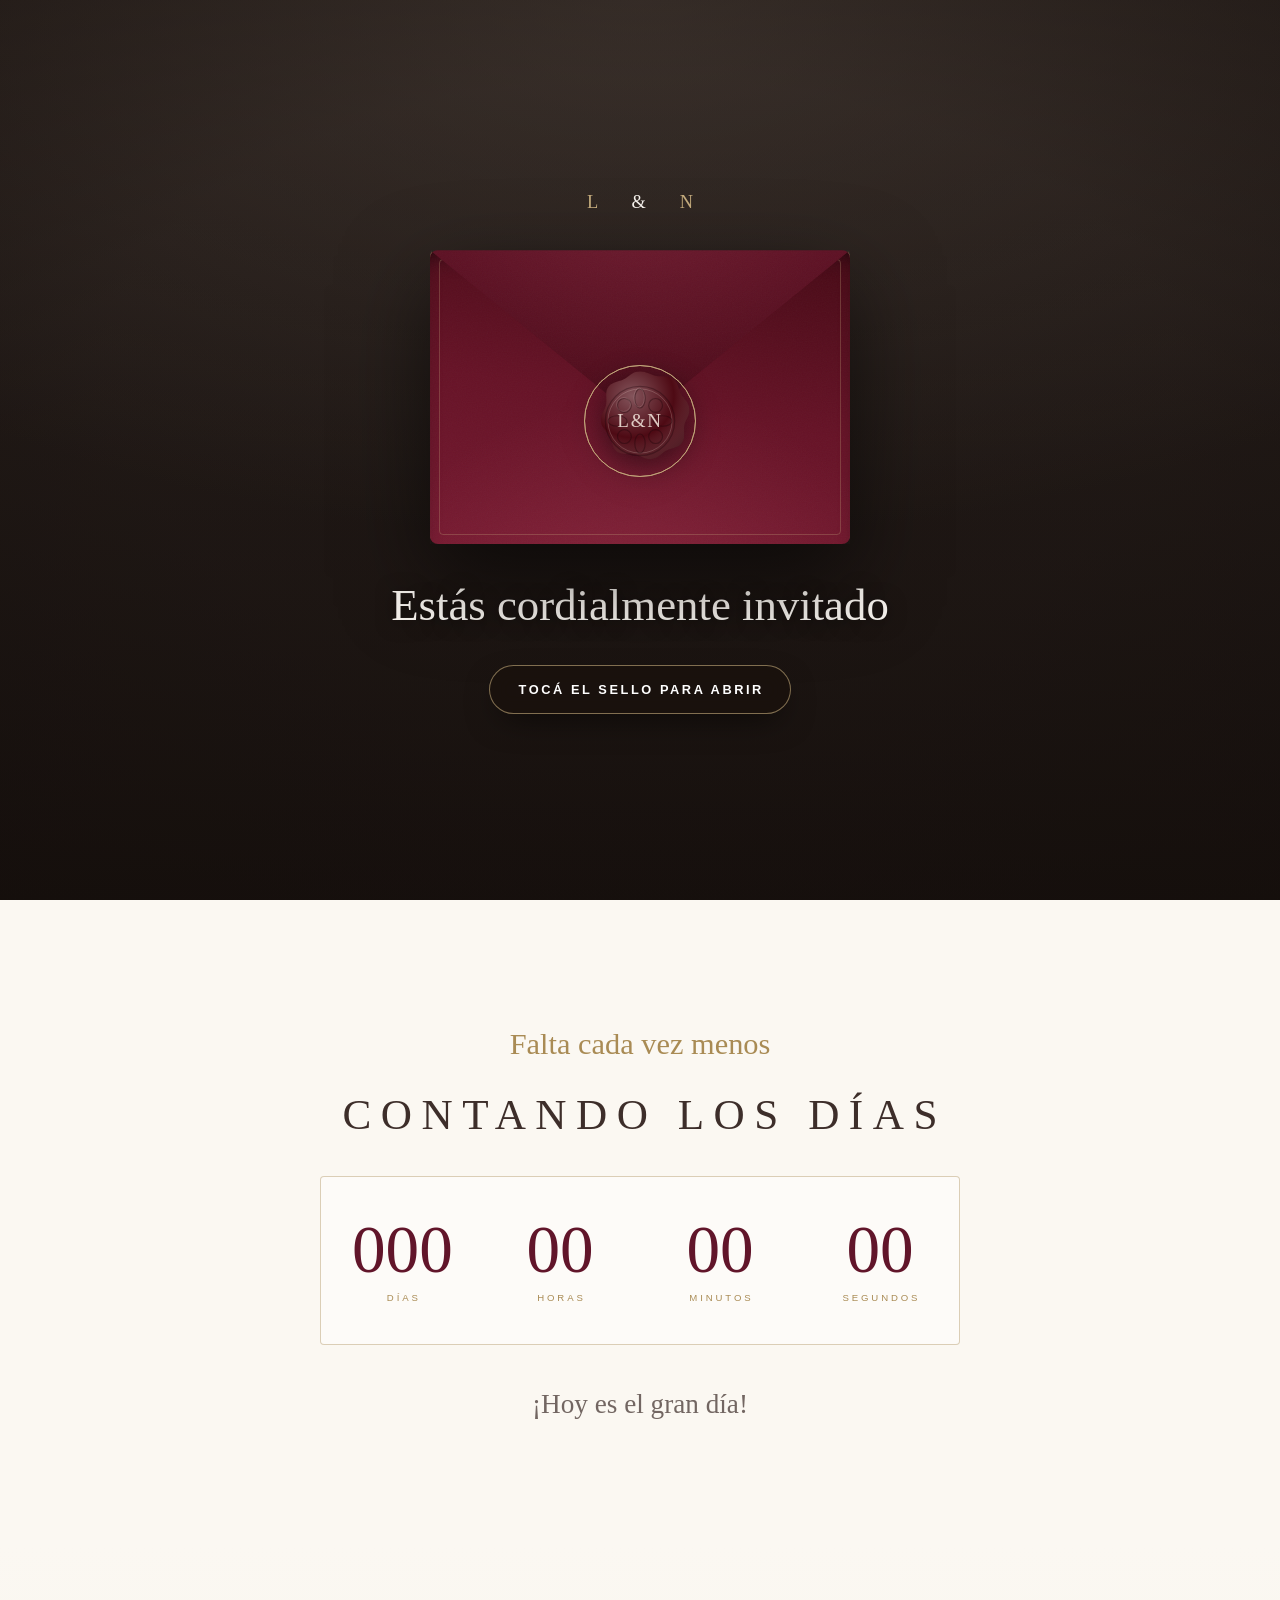
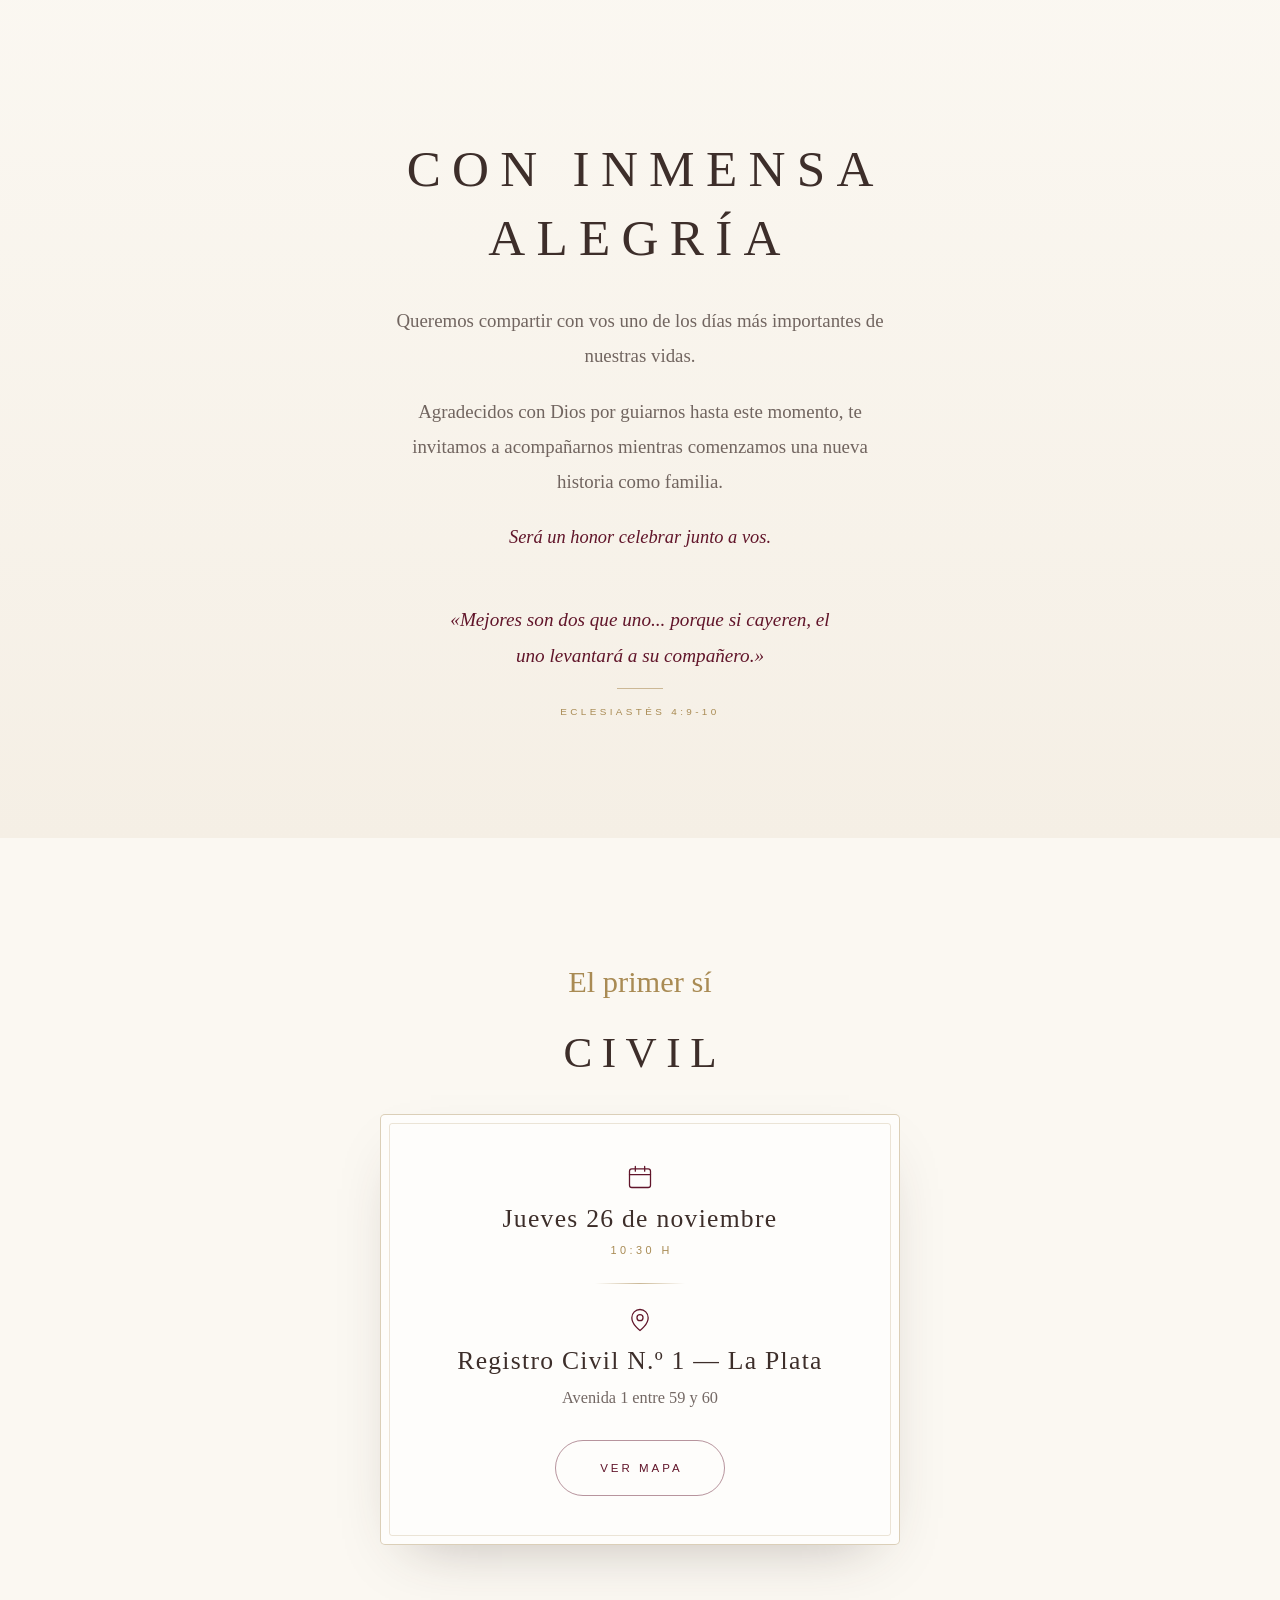
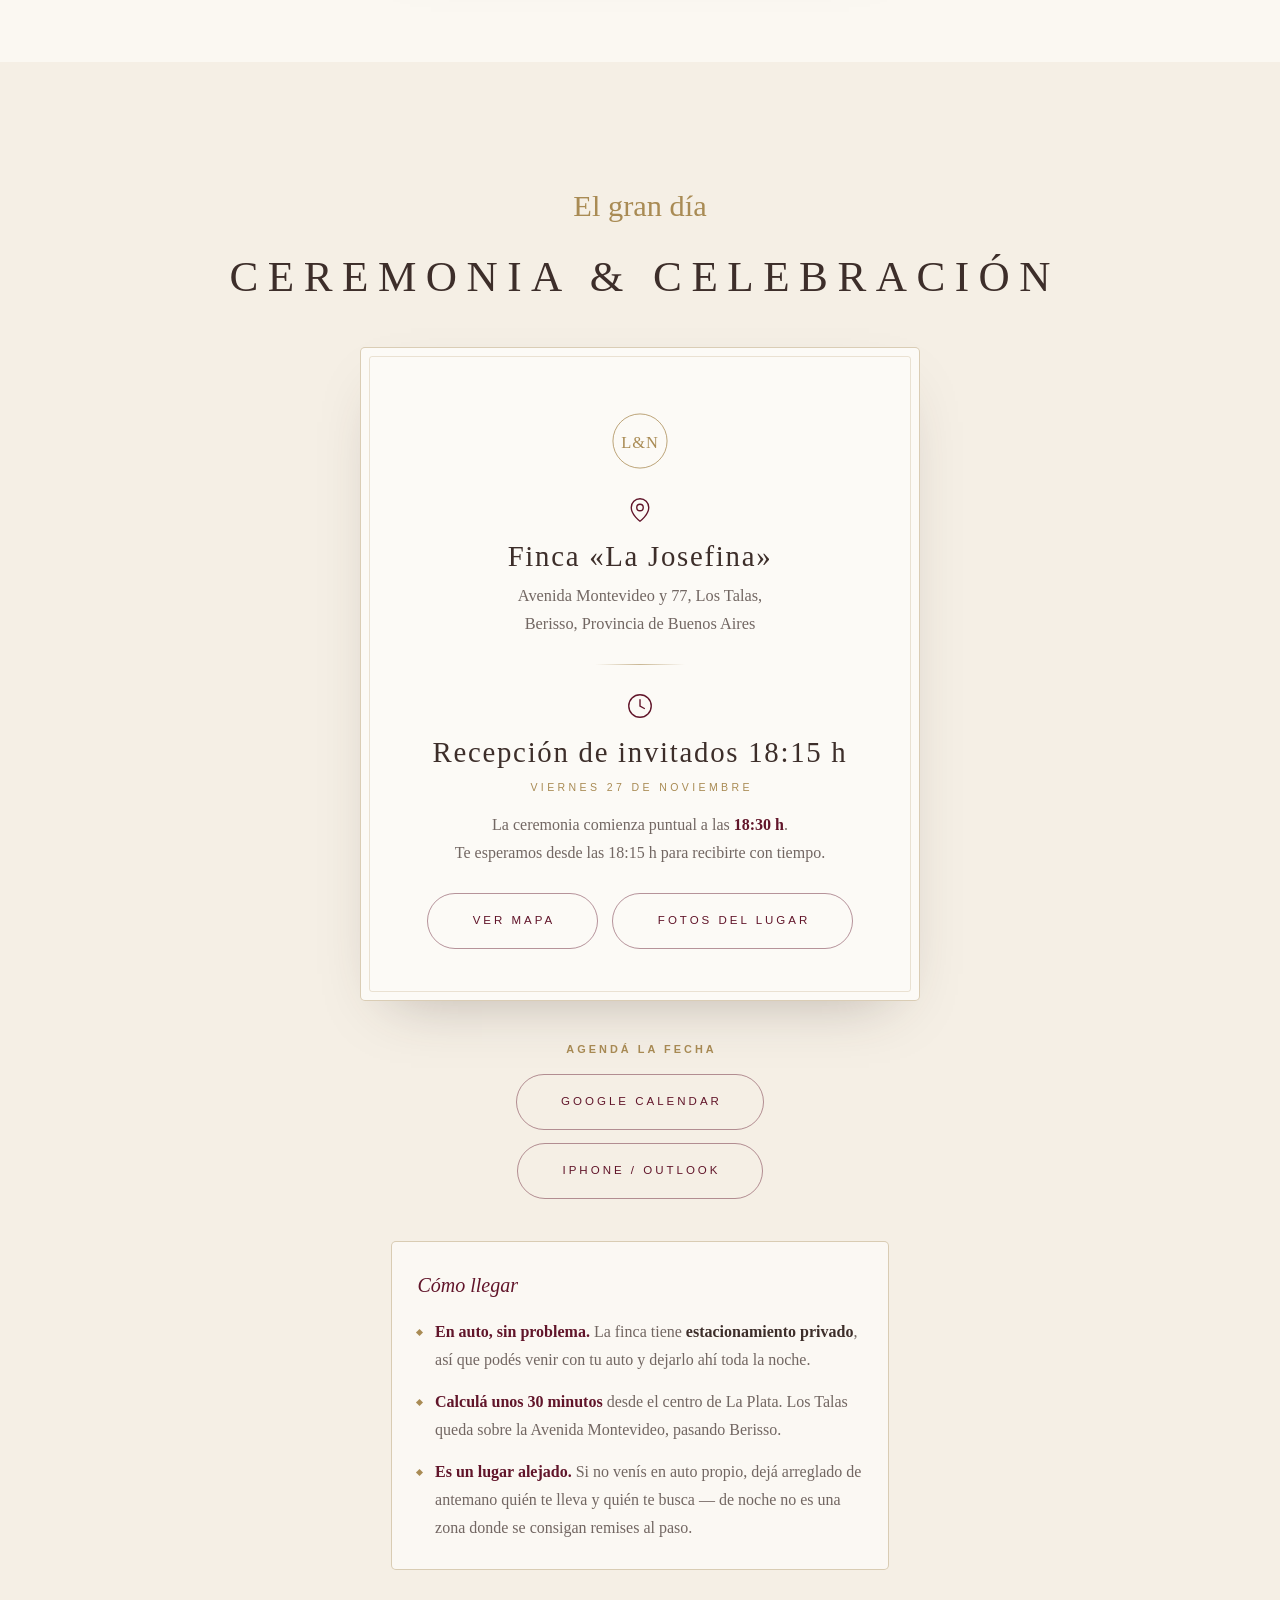
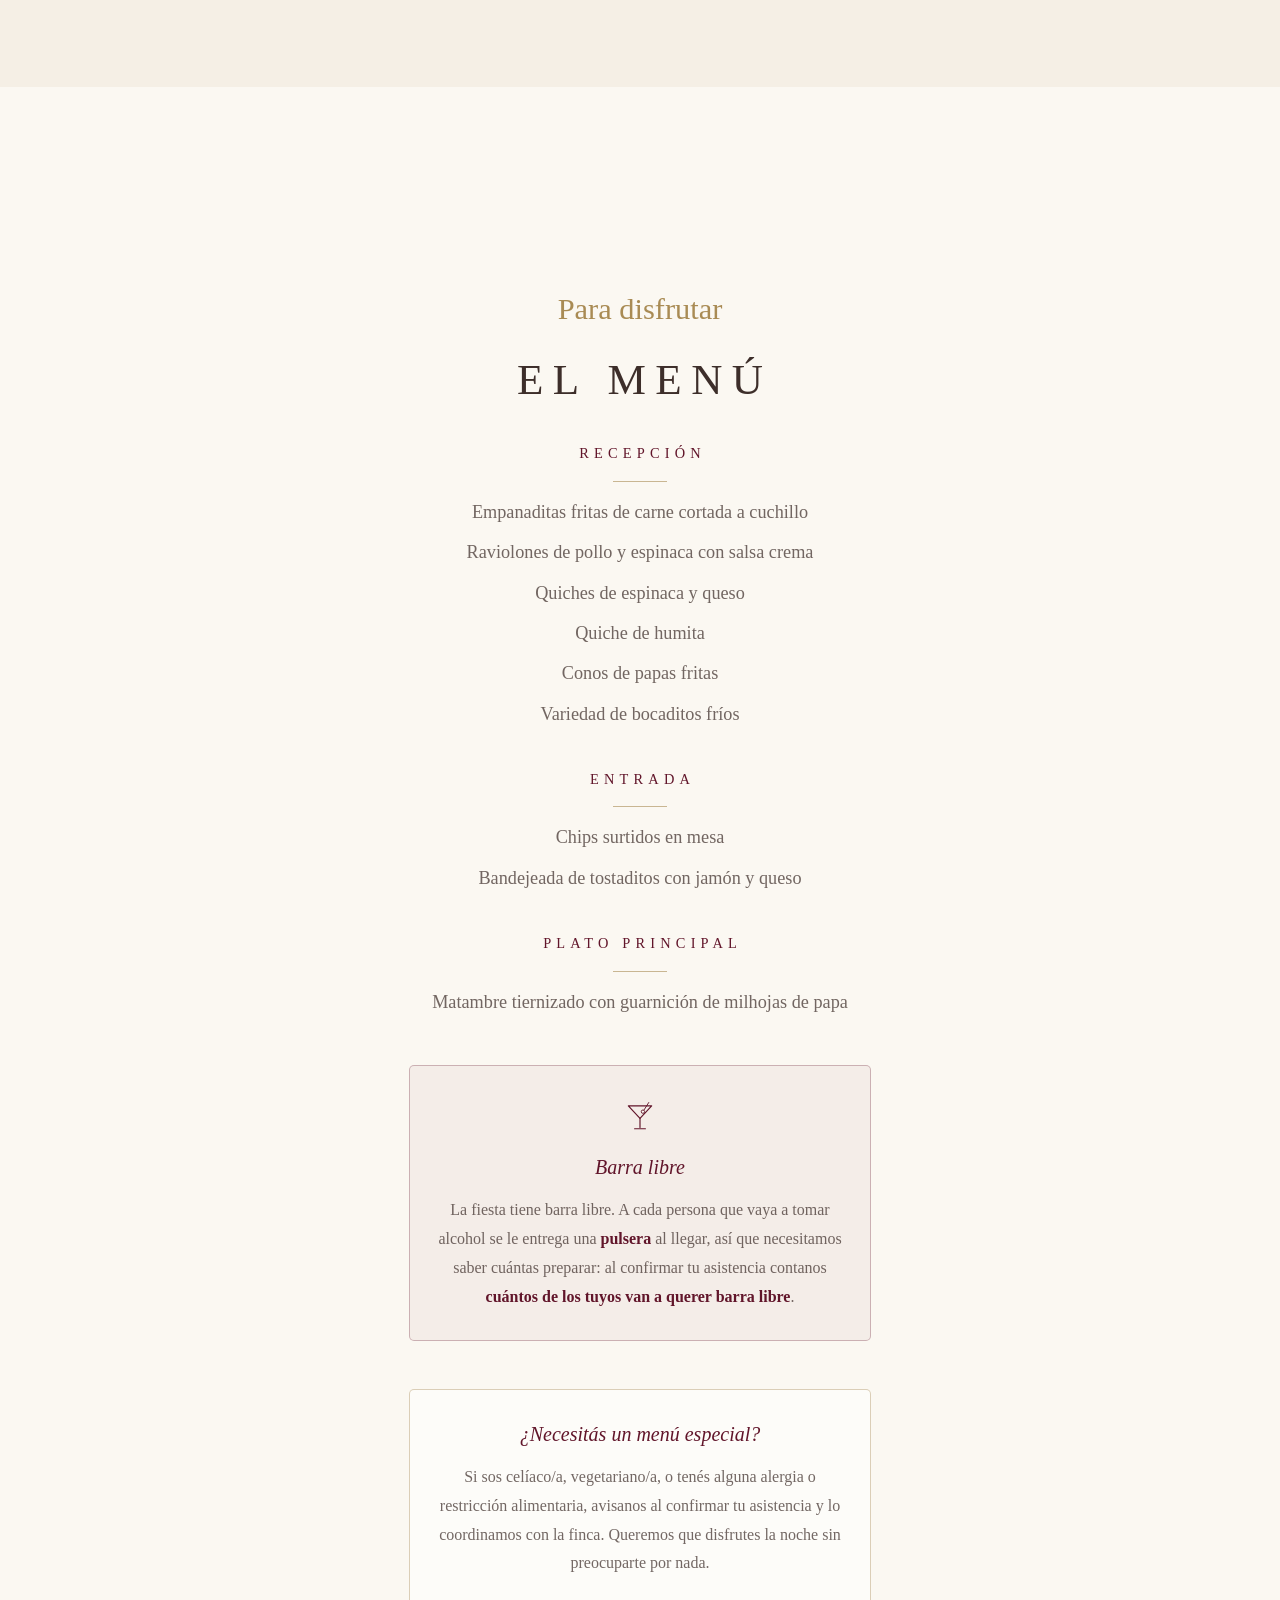
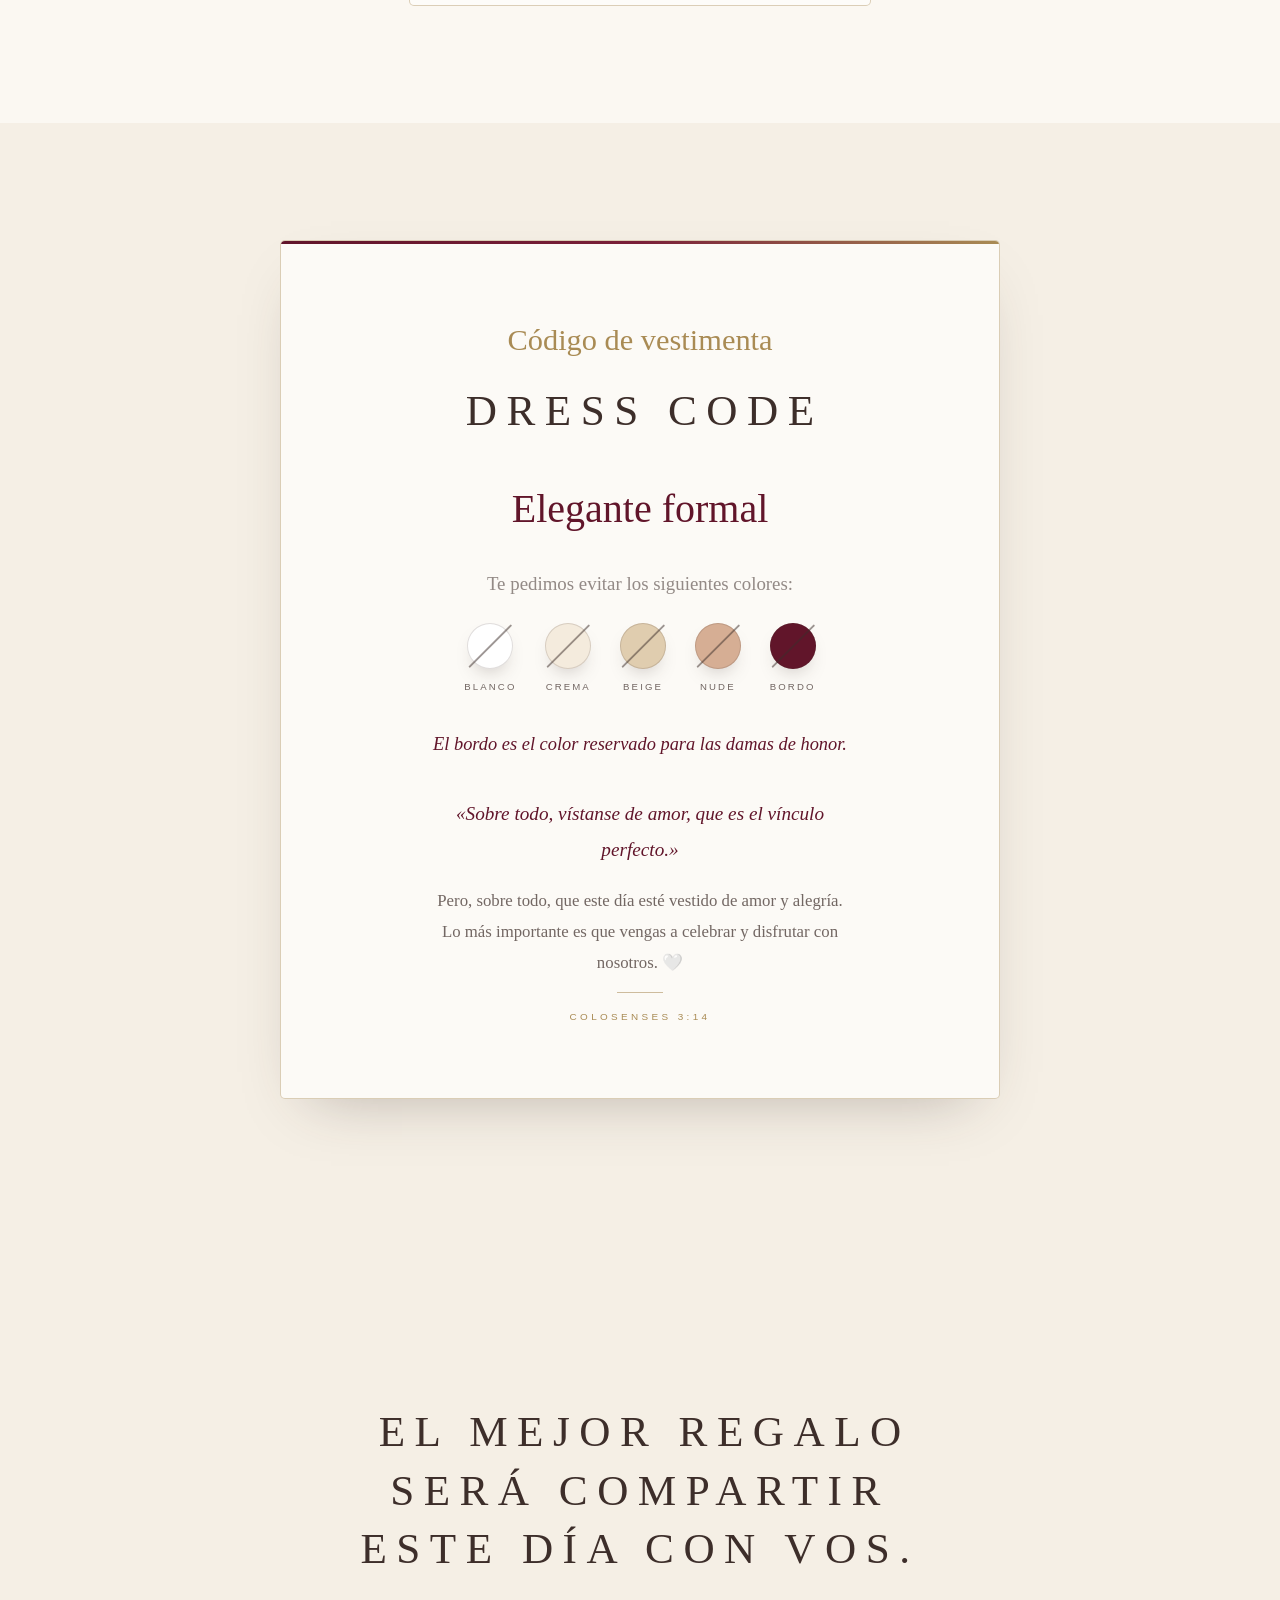
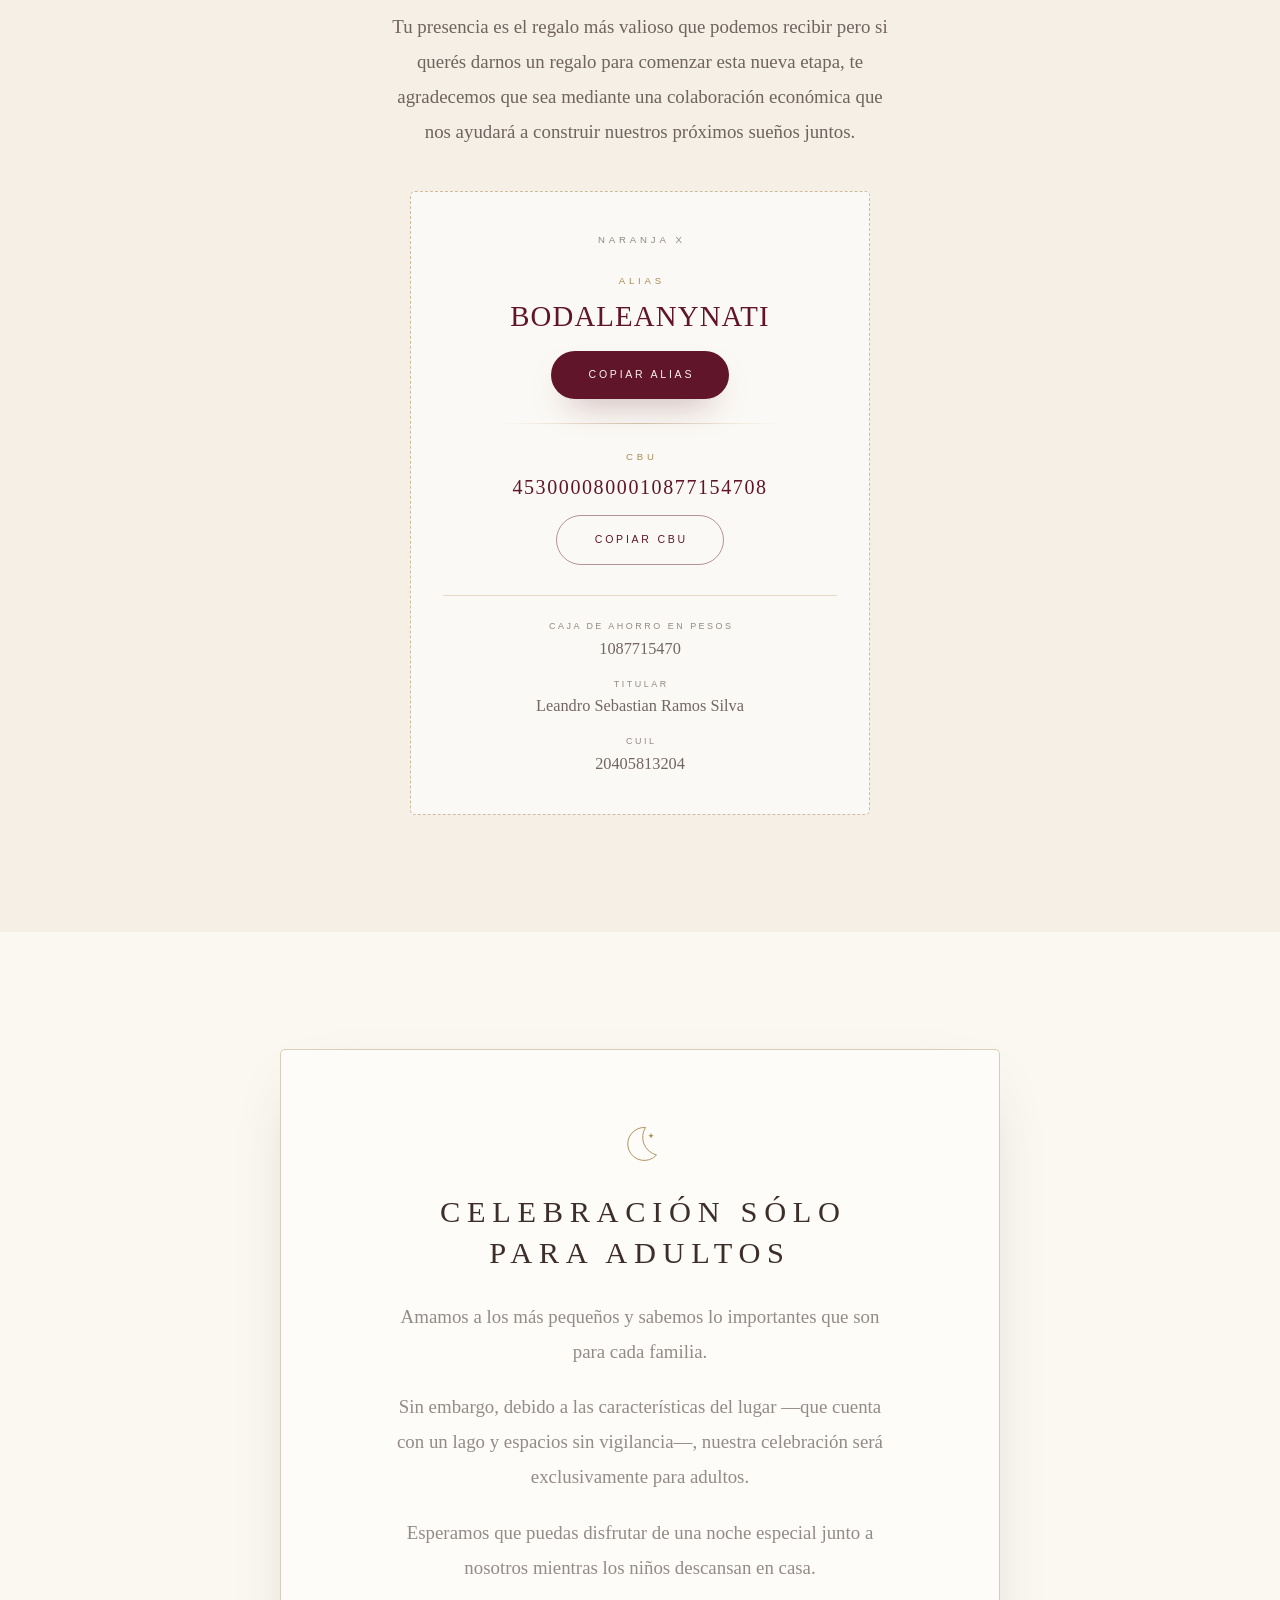
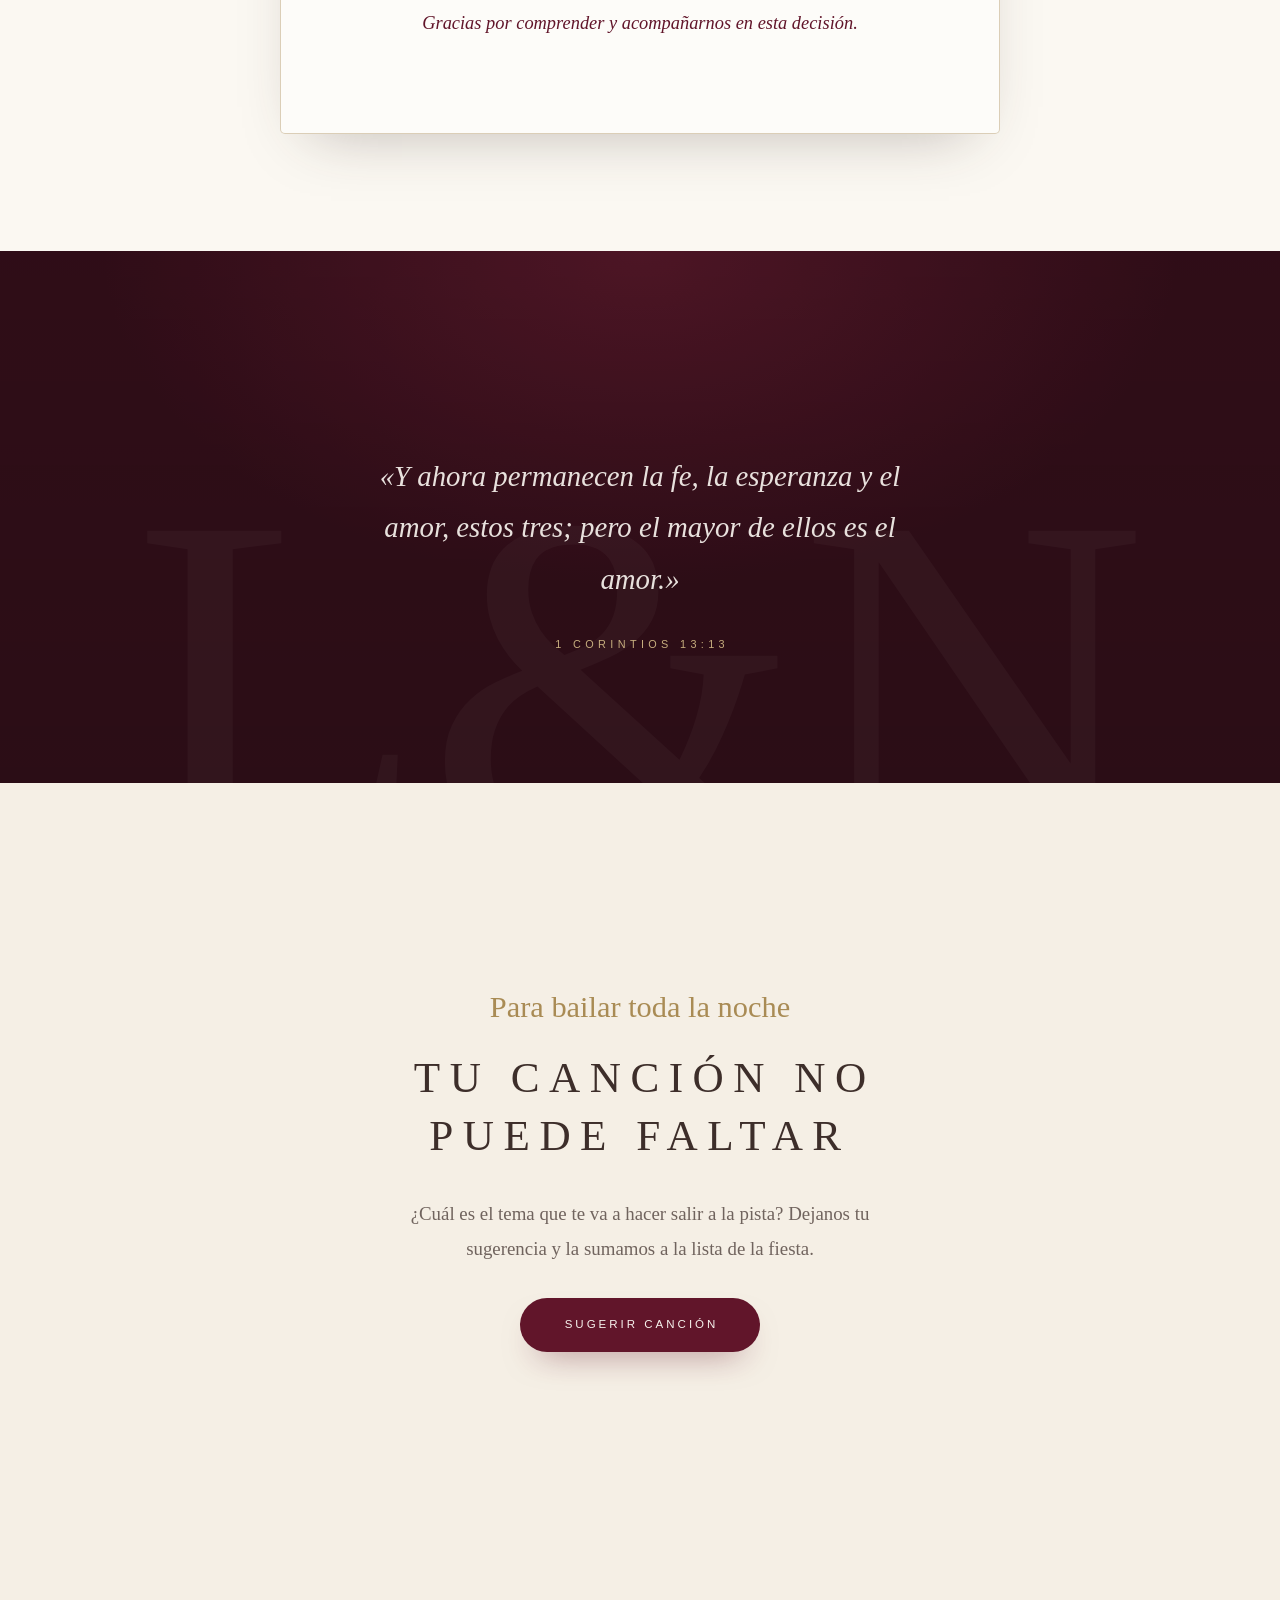
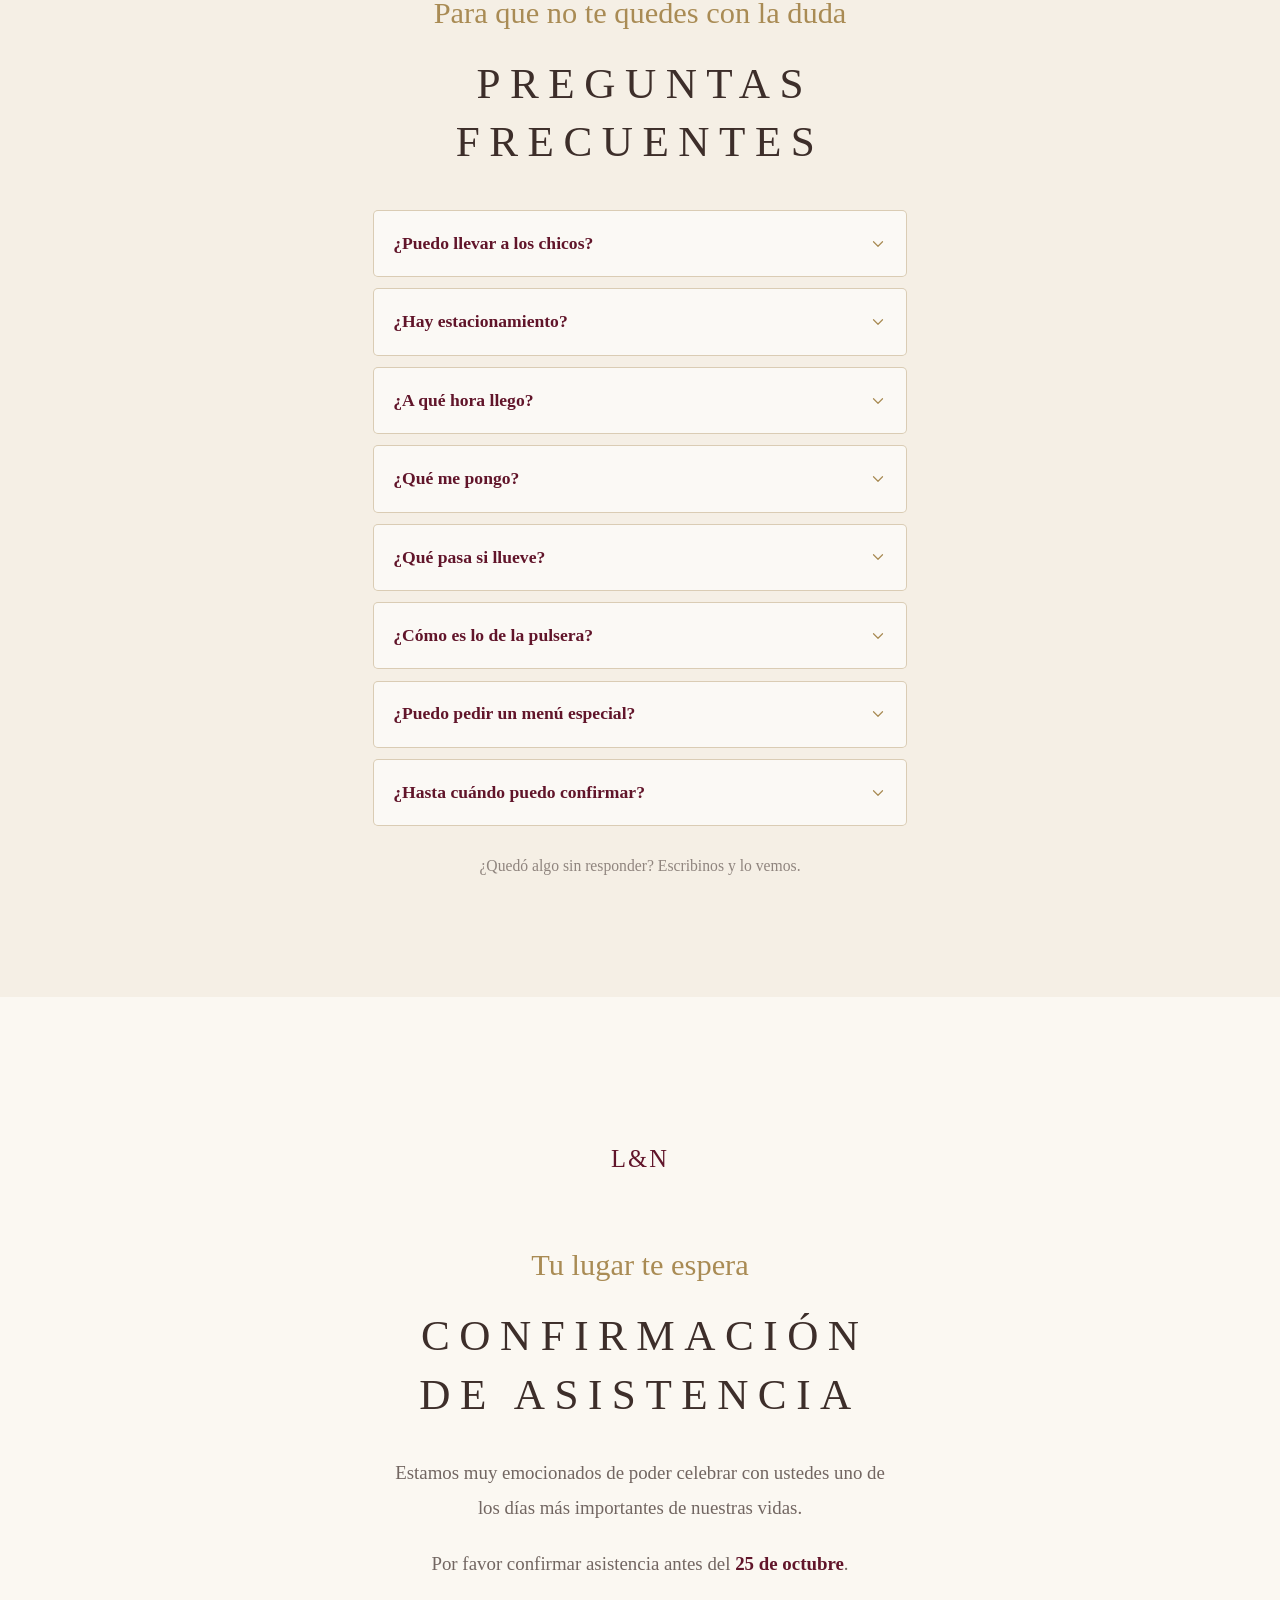
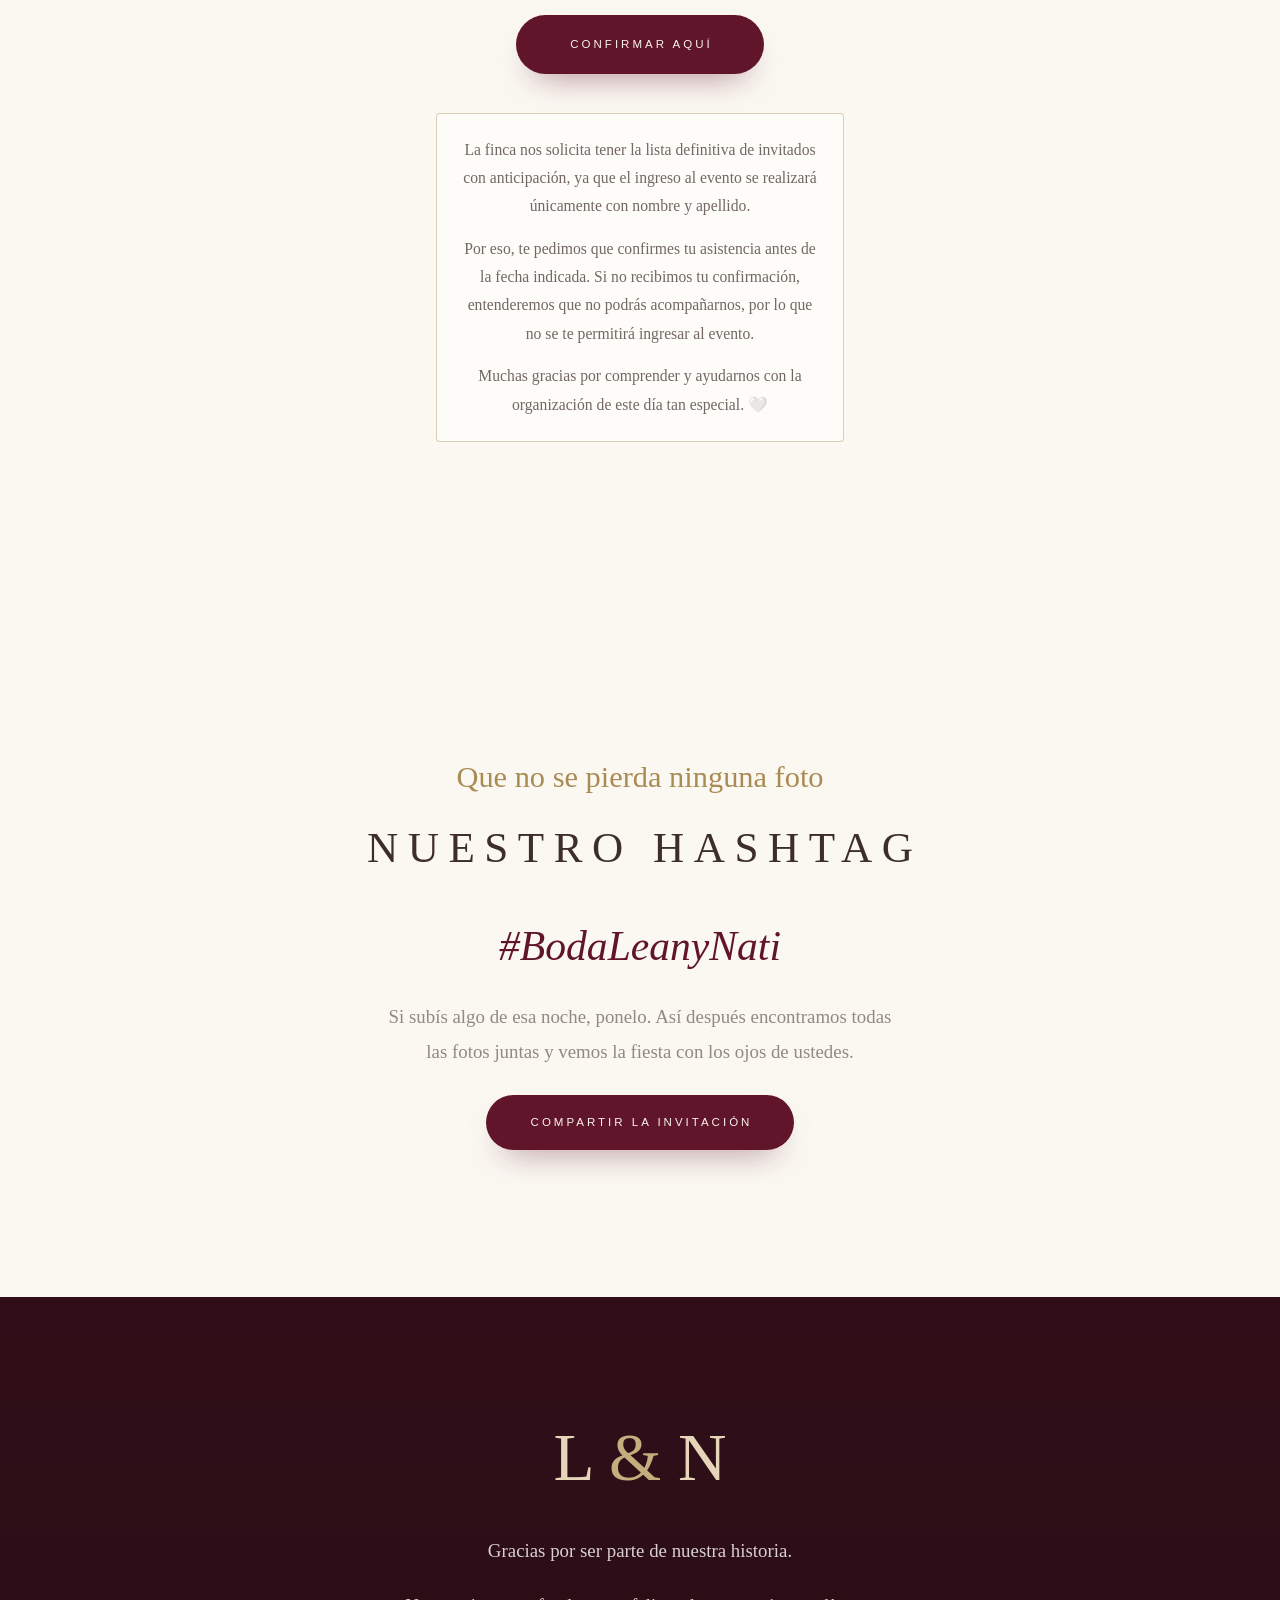
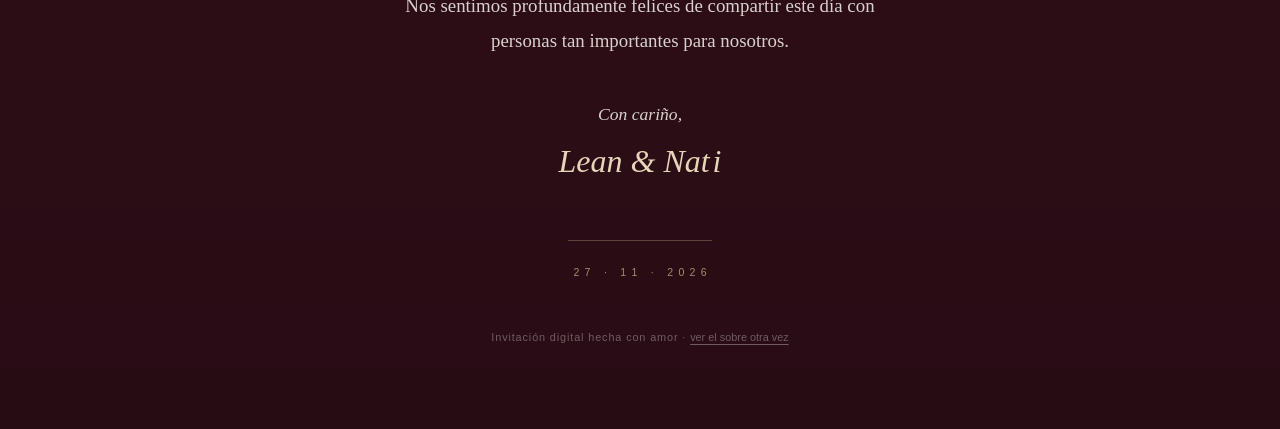
==== commit 5c1b6f3c: "Sacar fricción y sumar la información que hoy se pregunta por privado El sobre se muestra una sola v" ====
--- a/index.html
+++ b/index.html
@@ -92,6 +92,15 @@
   <audio id="audioBoda" src="assets/music/cancion.mp3" loop preload="none"></audio>
 
   <!-- ——— Botón volver arriba ——— -->
+  <!-- Atajo a la confirmación: aparece al bajar y se esconde al llegar a la sección -->
+  <button class="atajo" id="btnAtajoConfirmar" data-abrir="modalConfirmar" data-cursor="hover">
+    <svg viewBox="0 0 24 24" fill="none" aria-hidden="true">
+      <path d="M4 7.5h16v11a1.5 1.5 0 0 1-1.5 1.5h-13A1.5 1.5 0 0 1 4 18.5v-11Z" stroke="currentColor" stroke-width="1.4"/>
+      <path d="M4 8l8 6 8-6" stroke="currentColor" stroke-width="1.4" stroke-linejoin="round"/>
+    </svg>
+    <span>Confirmar asistencia</span>
+  </button>
+
   <button class="arriba" id="btnArriba" aria-label="Volver arriba" data-cursor="hover">
     <svg viewBox="0 0 24 24" fill="none" aria-hidden="true">
       <path d="M12 19V5m0 0-6 6m6-6 6 6" stroke="currentColor" stroke-width="1.3" stroke-linecap="round" stroke-linejoin="round"/>
@@ -346,6 +355,42 @@
           </div>
         </article>
 
+        <!-- Agendar la fecha: Google para Android, .ics para iPhone y Outlook -->
+        <div class="agenda" data-anim="fade-up">
+          <p class="agenda__titulo">Agendá la fecha</p>
+          <div class="agenda__botones">
+            <a class="boton boton--contorno" target="_blank" rel="noopener" data-cursor="hover"
+               href="https://calendar.google.com/calendar/render?action=TEMPLATE&amp;text=Casamiento%20de%20Lean%20%26%20Nati&amp;dates=20261127T213000Z%2F20261128T040000Z&amp;details=La%20ceremonia%20comienza%20puntual%20a%20las%2018%3A30.%20Te%20esperamos%20desde%20las%2018%3A15.%0A%0ADress%20code%3A%20elegante%20formal.%0A%0Ahttps%3A%2F%2Fnatalia-vergara.github.io%2Fboda-lean-y-nati%2F&amp;location=Finca%20La%20Josefina%2C%20Avenida%20Montevideo%20y%2077%2C%20Los%20Talas%2C%20Berisso">
+              <span class="boton__texto">Google Calendar</span>
+              <span class="boton__brillo" aria-hidden="true"></span>
+            </a>
+            <a class="boton boton--contorno" href="assets/boda-lean-y-nati.ics" download data-cursor="hover">
+              <span class="boton__texto">iPhone / Outlook</span>
+              <span class="boton__brillo" aria-hidden="true"></span>
+            </a>
+          </div>
+        </div>
+
+        <!-- Cómo llegar -->
+        <div class="llegar" data-anim="fade-up" data-anim-delay="0.1">
+          <h3 class="llegar__titulo">Cómo llegar</h3>
+          <ul class="llegar__lista">
+            <li>
+              <b>En auto, sin problema.</b> La finca tiene <strong>estacionamiento
+              privado</strong>, así que podés venir con tu auto y dejarlo ahí toda la noche.
+            </li>
+            <li>
+              <b>Calculá unos 30 minutos</b> desde el centro de La Plata. Los Talas
+              queda sobre la Avenida Montevideo, pasando Berisso.
+            </li>
+            <li>
+              <b>Es un lugar alejado.</b> Si no venís en auto propio, dejá arreglado
+              de antemano quién te lleva y quién te busca — de noche no es una zona
+              donde se consigan remises al paso.
+            </li>
+          </ul>
+        </div>
+
         <!-- Fotos del lugar. Si alguna falta, se oculta sola (ver script.js).
              Guardarlas en assets/images/finca/ como finca-01.jpg … finca-04.jpg -->
         <div class="ceremonia__fotos">
@@ -629,6 +674,107 @@
     <!-- ============================================================
          CONFIRMACIÓN DE ASISTENCIA — vía WhatsApp
          ============================================================ -->
+    <!-- ============================================================
+         PREGUNTAS FRECUENTES — lo que si no está acá, te lo preguntan por privado
+         ============================================================ -->
+    <section class="faq seccion" id="preguntas">
+      <div class="contenedor contenedor--angosto">
+        <p class="etiqueta" data-anim="fade-up">Para que no te quedes con la duda</p>
+        <h2 class="titulo" data-anim="split">Preguntas frecuentes</h2>
+
+        <div class="faq__lista">
+          <details class="faq__item" data-anim="fade-up">
+            <summary class="faq__pregunta">
+              <span>¿Puedo llevar a los chicos?</span>
+              <svg class="faq__signo" viewBox="0 0 24 24" fill="none" aria-hidden="true">
+                <path d="M6 9l6 6 6-6" stroke="currentColor" stroke-width="1.6" stroke-linecap="round" stroke-linejoin="round"/>
+              </svg>
+            </summary>
+            <div class="faq__respuesta"><p>Los queremos, y por eso lo pensamos con cuidado: <strong>esta vez los chicos se
+  quedan en casa</strong>. La finca no cuenta con seguridad ni con servicio de cuidado
+  para niños, y preferimos que nadie tenga que estar pendiente en lugar de disfrutar.
+  Tomalo como una noche libre para ustedes dos.</p></div>
+          </details>
+          <details class="faq__item" data-anim="fade-up" data-anim-delay="0.04">
+            <summary class="faq__pregunta">
+              <span>¿Hay estacionamiento?</span>
+              <svg class="faq__signo" viewBox="0 0 24 24" fill="none" aria-hidden="true">
+                <path d="M6 9l6 6 6-6" stroke="currentColor" stroke-width="1.6" stroke-linecap="round" stroke-linejoin="round"/>
+              </svg>
+            </summary>
+            <div class="faq__respuesta"><p>Sí, la finca tiene estacionamiento privado. Podés venir en auto y dejarlo ahí.</p></div>
+          </details>
+          <details class="faq__item" data-anim="fade-up" data-anim-delay="0.08">
+            <summary class="faq__pregunta">
+              <span>¿A qué hora llego?</span>
+              <svg class="faq__signo" viewBox="0 0 24 24" fill="none" aria-hidden="true">
+                <path d="M6 9l6 6 6-6" stroke="currentColor" stroke-width="1.6" stroke-linecap="round" stroke-linejoin="round"/>
+              </svg>
+            </summary>
+            <div class="faq__respuesta"><p>La ceremonia arranca <strong>18:30 en punto</strong>. Tratá de estar unos minutos
+  antes: te esperamos desde las 18:15.</p></div>
+          </details>
+          <details class="faq__item" data-anim="fade-up" data-anim-delay="0.12">
+            <summary class="faq__pregunta">
+              <span>¿Qué me pongo?</span>
+              <svg class="faq__signo" viewBox="0 0 24 24" fill="none" aria-hidden="true">
+                <path d="M6 9l6 6 6-6" stroke="currentColor" stroke-width="1.6" stroke-linecap="round" stroke-linejoin="round"/>
+              </svg>
+            </summary>
+            <div class="faq__respuesta"><p><strong>Elegante formal.</strong> Y evitá el blanco, el crema, el beige, el nude
+  y el bordo — este último está reservado para las damas de honor.</p></div>
+          </details>
+          <details class="faq__item" data-anim="fade-up" data-anim-delay="0.16">
+            <summary class="faq__pregunta">
+              <span>¿Qué pasa si llueve?</span>
+              <svg class="faq__signo" viewBox="0 0 24 24" fill="none" aria-hidden="true">
+                <path d="M6 9l6 6 6-6" stroke="currentColor" stroke-width="1.6" stroke-linecap="round" stroke-linejoin="round"/>
+              </svg>
+            </summary>
+            <div class="faq__respuesta"><p>Se hace igual. La finca tiene salón techado, así que la lluvia no cambia nada.</p></div>
+          </details>
+          <details class="faq__item" data-anim="fade-up" data-anim-delay="0.20">
+            <summary class="faq__pregunta">
+              <span>¿Cómo es lo de la pulsera?</span>
+              <svg class="faq__signo" viewBox="0 0 24 24" fill="none" aria-hidden="true">
+                <path d="M6 9l6 6 6-6" stroke="currentColor" stroke-width="1.6" stroke-linecap="round" stroke-linejoin="round"/>
+              </svg>
+            </summary>
+            <div class="faq__respuesta"><p>A quienes confirmen que <strong>sí</strong> quieren barra libre se les entrega
+  una pulsera al llegar. Es para mayores de 21 años e incluye tragos libres durante
+  toda la fiesta. Por eso te pedimos el número al confirmar: es la cantidad que
+  encargamos.</p></div>
+          </details>
+          <details class="faq__item" data-anim="fade-up" data-anim-delay="0.24">
+            <summary class="faq__pregunta">
+              <span>¿Puedo pedir un menú especial?</span>
+              <svg class="faq__signo" viewBox="0 0 24 24" fill="none" aria-hidden="true">
+                <path d="M6 9l6 6 6-6" stroke="currentColor" stroke-width="1.6" stroke-linecap="round" stroke-linejoin="round"/>
+              </svg>
+            </summary>
+            <div class="faq__respuesta"><p>Sí, por favor. Si sos celíaco, vegetariano o tenés alguna alergia, escribilo en
+  la aclaración cuando confirmes y lo coordinamos con la finca.</p></div>
+          </details>
+          <details class="faq__item" data-anim="fade-up" data-anim-delay="0.28">
+            <summary class="faq__pregunta">
+              <span>¿Hasta cuándo puedo confirmar?</span>
+              <svg class="faq__signo" viewBox="0 0 24 24" fill="none" aria-hidden="true">
+                <path d="M6 9l6 6 6-6" stroke="currentColor" stroke-width="1.6" stroke-linecap="round" stroke-linejoin="round"/>
+              </svg>
+            </summary>
+            <div class="faq__respuesta"><p>Hasta el <strong>25 de octubre</strong>. Después de esa fecha no vamos a poder
+  hacer excepciones: tenemos que entregarle la lista definitiva a la finca, y sin
+  confirmación no van a poder dejarte entrar el día del evento. No es un capricho
+  nuestro, es cómo trabajan ellos.</p></div>
+          </details>
+        </div>
+
+        <p class="faq__pie" data-anim="fade-up">
+          ¿Quedó algo sin responder? Escribinos y lo vemos.
+        </p>
+      </div>
+    </section>
+
     <section class="rsvp seccion" id="confirmacion">
       <div class="contenedor contenedor--angosto">
         <!-- Sello decorativo -->
@@ -675,6 +821,35 @@
     </section>
 
     <!-- ============================================================
+         COMPARTIR — hashtag y link para reenviar la invitación
+         ============================================================ -->
+    <section class="compartir seccion" id="compartir">
+      <div class="contenedor contenedor--angosto">
+        <svg class="compartir__icono" viewBox="0 0 48 48" fill="none" aria-hidden="true" data-anim="dibujo">
+          <path class="trazo" d="M24 32V10M24 10l-7 7M24 10l7 7" stroke="currentColor" stroke-width="1.3" stroke-linecap="round" stroke-linejoin="round"/>
+          <path class="trazo" d="M12 26v10a2 2 0 0 0 2 2h20a2 2 0 0 0 2-2V26" stroke="currentColor" stroke-width="1.3" stroke-linecap="round"/>
+        </svg>
+
+        <p class="etiqueta" data-anim="fade-up">Que no se pierda ninguna foto</p>
+        <h2 class="titulo" data-anim="split">Nuestro hashtag</h2>
+
+        <p class="compartir__hashtag" data-anim="fade-up" data-anim-delay="0.15">#BodaLeanyNati</p>
+        <p class="parrafo parrafo--suave" data-anim="fade-up" data-anim-delay="0.25">
+          Si subís algo de esa noche, ponelo. Así después encontramos todas
+          las fotos juntas y vemos la fiesta con los ojos de ustedes.
+        </p>
+
+        <div class="compartir__acciones" data-anim="fade-up" data-anim-delay="0.35">
+          <button class="boton boton--vino" type="button" id="btnCompartir" data-cursor="hover">
+            <span class="boton__texto">Compartir la invitación</span>
+            <span class="boton__brillo" aria-hidden="true"></span>
+          </button>
+        </div>
+        <p class="compartir__aviso" id="avisoCompartir" role="status" aria-live="polite"></p>
+      </div>
+    </section>
+
+    <!-- ============================================================
          FOOTER — despedida
          ============================================================ -->
     <footer class="cierre seccion--oscura" id="cierre">
@@ -691,7 +866,10 @@
         </p>
         <p class="cierre__firma" data-anim="fade-up" data-anim-delay="0.4">Con cariño,<br><strong>Lean &amp; Nat<span class="nombre-i">i</span></strong></p>
         <span class="cierre__fecha" data-anim="fade-up" data-anim-delay="0.5">27 · 11 · 2026</span>
-        <p class="cierre__credito">Invitación digital hecha con amor</p>
+        <p class="cierre__credito">
+          Invitación digital hecha con amor ·
+          <button class="cierre__revivir" type="button" id="btnVerSobre">ver el sobre otra vez</button>
+        </p>
       </div>
     </footer>
 
--- a/style.css
+++ b/style.css
@@ -867,6 +867,46 @@
 }
 .ceremonia__foto:hover img { transform: scale(1.05); }
 
+/* ————— 12b. AGENDAR LA FECHA ————— */
+.agenda {
+  max-width: 52ch; margin: 2.4rem auto 0;
+  display: grid; gap: 0.9rem; justify-items: center; text-align: center;
+}
+.agenda__titulo {
+  font-family: var(--f-botones); font-size: 0.68rem; font-weight: 600;
+  letter-spacing: 0.28em; text-indent: 0.28em; text-transform: uppercase;
+  color: var(--dorado);
+}
+.agenda__botones { display: flex; gap: 0.8rem; flex-wrap: wrap; justify-content: center; }
+
+/* ————— 12c. CÓMO LLEGAR ————— */
+.llegar {
+  max-width: 56ch; margin: 2.6rem auto 0;
+  border: var(--borde-fino); border-radius: 5px;
+  background: rgba(255, 255, 255, 0.55);
+  padding: 1.6rem 1.6rem 1.7rem;
+  text-align: left;
+}
+.llegar__titulo {
+  font-family: var(--f-cursiva); font-style: italic; font-weight: 400;
+  font-size: clamp(1.05rem, 2.2vw, 1.25rem);
+  color: var(--bordo); margin-bottom: 0.9rem;
+}
+.llegar__lista { list-style: none; display: grid; gap: 0.9rem; }
+.llegar__lista li {
+  font-family: var(--f-titulos); font-weight: 500;
+  font-size: 1rem; line-height: 1.75;
+  color: var(--tinta-suave);
+  padding-left: 1.1rem; position: relative;
+}
+.llegar__lista li::before {
+  content: ""; position: absolute; left: 0; top: 0.75em;
+  width: 5px; height: 5px; rotate: 45deg;
+  background: var(--dorado);
+}
+.llegar__lista b { color: var(--bordo); font-weight: 600; }
+.llegar__lista strong { color: var(--tinta); font-weight: 600; }
+
 /* ————— 13. DRESS CODE ————— */
 .dresscode { background: var(--papel-suave); }
 .dresscode__tarjeta {
@@ -1228,6 +1268,105 @@
   background: linear-gradient(90deg, transparent, rgba(169, 139, 84, 0.6), transparent);
 }
 .civil__acciones { display: flex; gap: 0.9rem; flex-wrap: wrap; justify-content: center; margin-top: 0.3rem; }
+
+/* ————— 18d2. PREGUNTAS FRECUENTES ————— */
+.faq { background: var(--papel-suave); }
+.faq__lista {
+  display: grid; gap: 0.7rem;
+  max-width: 60ch; margin: 2.4rem auto 0; text-align: left;
+}
+.faq__item {
+  border: var(--borde-fino); border-radius: 5px;
+  background: rgba(255, 255, 255, 0.6);
+  overflow: hidden;
+}
+.faq__item[open] { background: rgba(255, 255, 255, 0.92); }
+.faq__pregunta {
+  display: flex; align-items: center; gap: 1rem;
+  padding: 1.05rem 1.2rem;
+  cursor: pointer; list-style: none;
+  font-family: var(--f-titulos); font-weight: 600;
+  font-size: clamp(1rem, 2.2vw, 1.1rem);
+  color: var(--bordo);
+}
+.faq__pregunta::-webkit-details-marker { display: none; }
+.faq__pregunta span { flex: 1; }
+.faq__item:focus-within .faq__pregunta { outline: 2px solid var(--dorado); outline-offset: -2px; }
+.faq__signo {
+  width: 18px; height: 18px; flex: none;
+  color: var(--dorado);
+  transition: rotate 0.35s var(--suave);
+}
+.faq__item[open] .faq__signo { rotate: 180deg; }
+.faq__respuesta { padding: 0 1.2rem 1.2rem; }
+.faq__respuesta p {
+  font-family: var(--f-titulos); font-weight: 500;
+  font-size: 1rem; line-height: 1.8;
+  color: var(--tinta-suave);
+}
+.faq__respuesta strong { color: var(--bordo); font-weight: 600; }
+.faq__pie {
+  margin-top: 1.6rem;
+  font-family: var(--f-titulos); font-weight: 500;
+  font-size: 0.98rem; color: var(--tinta-tenue);
+}
+
+/* ————— 18d3. HASHTAG Y COMPARTIR ————— */
+.compartir__icono {
+  width: clamp(40px, 7.5vw, 48px);
+  margin: 0 auto 1.6rem; display: block;
+  color: var(--dorado);
+}
+.compartir__hashtag {
+  font-family: var(--f-cursiva); font-style: italic;
+  font-size: clamp(1.7rem, 6.5vw, 2.6rem);
+  color: var(--bordo);
+  margin: 0.6rem 0 1rem;
+  word-break: break-word;
+}
+.compartir__acciones { margin-top: 1.6rem; }
+.compartir__aviso {
+  margin-top: 0.9rem; min-height: 1.4em;
+  font-family: var(--f-botones); font-size: 0.72rem; font-weight: 500;
+  letter-spacing: 0.14em; text-transform: uppercase;
+  color: var(--dorado);
+}
+
+/* ————— 18d4. ATAJO FIJO A LA CONFIRMACIÓN ————— */
+/* La confirmación vive al final: sin esto hay que recorrer toda la tarjeta
+   cada vez. Va abajo a la izquierda, lejos del botón de música. */
+.atajo {
+  position: fixed; z-index: 80;
+  left: 1.4rem; bottom: 1.4rem;
+  max-width: min(calc(100vw - 7.4rem), 320px);
+  display: flex; align-items: center; gap: 0.6rem;
+  padding: 0.85rem 1.3rem;
+  border-radius: 100px;
+  border: 1px solid rgba(198, 173, 126, 0.5);
+  background: var(--bordo);
+  color: #FBF8F2;
+  box-shadow: 0 14px 34px -14px rgba(26, 18, 13, 0.8);
+  cursor: pointer;
+  font-family: var(--f-botones); font-size: 0.72rem; font-weight: 600;
+  letter-spacing: 0.12em; text-transform: uppercase;
+  opacity: 0; visibility: hidden; transform: translateY(16px);
+  transition: opacity 0.5s var(--suave), transform 0.5s var(--suave), visibility 0.5s;
+}
+.atajo svg { width: 17px; height: 17px; flex: none; }
+.atajo span { white-space: nowrap; overflow: hidden; text-overflow: ellipsis; }
+.atajo--visible { opacity: 1; visibility: visible; transform: none; }
+.atajo:hover { background: var(--vino); }
+@media (max-width: 420px) {
+  .atajo { padding: 0.8rem 1rem; font-size: 0.66rem; gap: 0.5rem; }
+}
+
+/* Botón de texto en el cierre, para volver a ver el sobre */
+.cierre__revivir {
+  background: none; border: 0; padding: 0; cursor: pointer;
+  font: inherit; color: inherit;
+  text-decoration: underline; text-underline-offset: 3px;
+}
+.cierre__revivir:hover { color: var(--dorado-claro); }
 
 /* ————— 18e. FORMULARIOS EN VENTANA ————— */
 .modal {
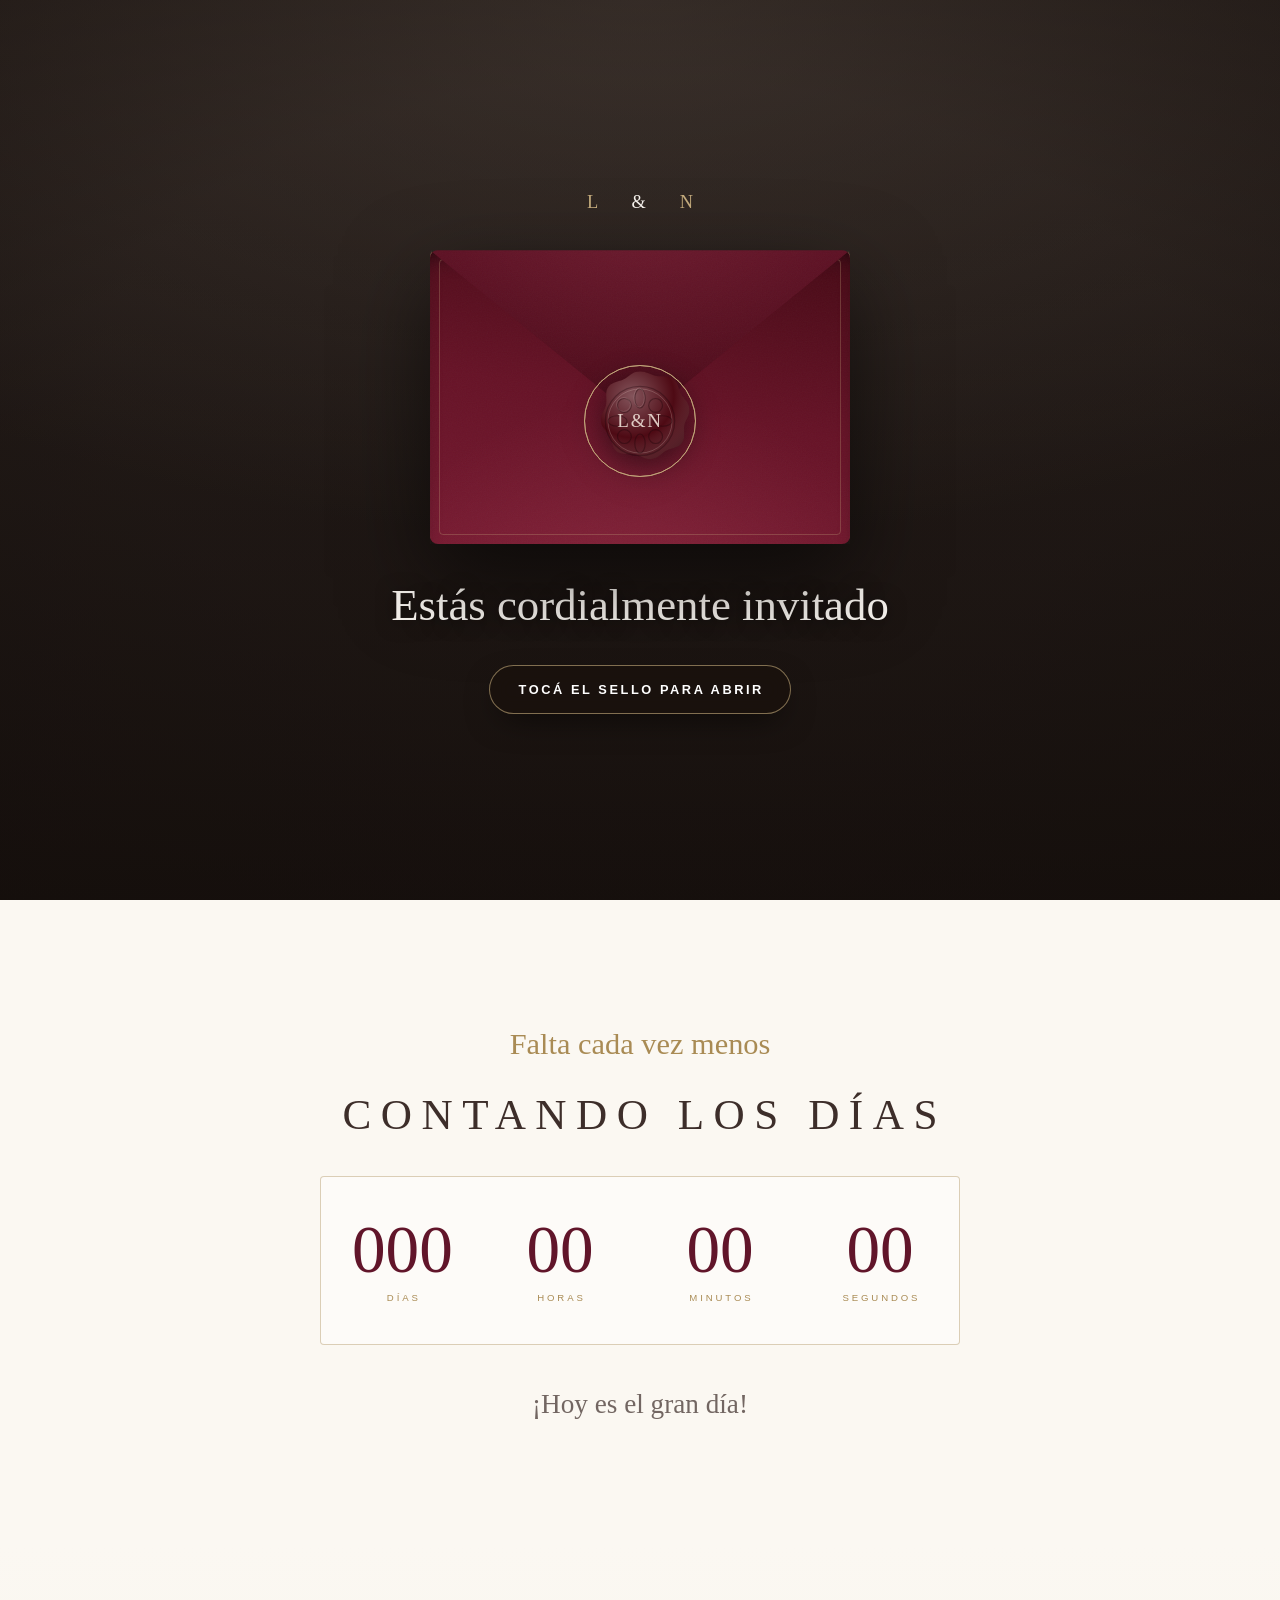
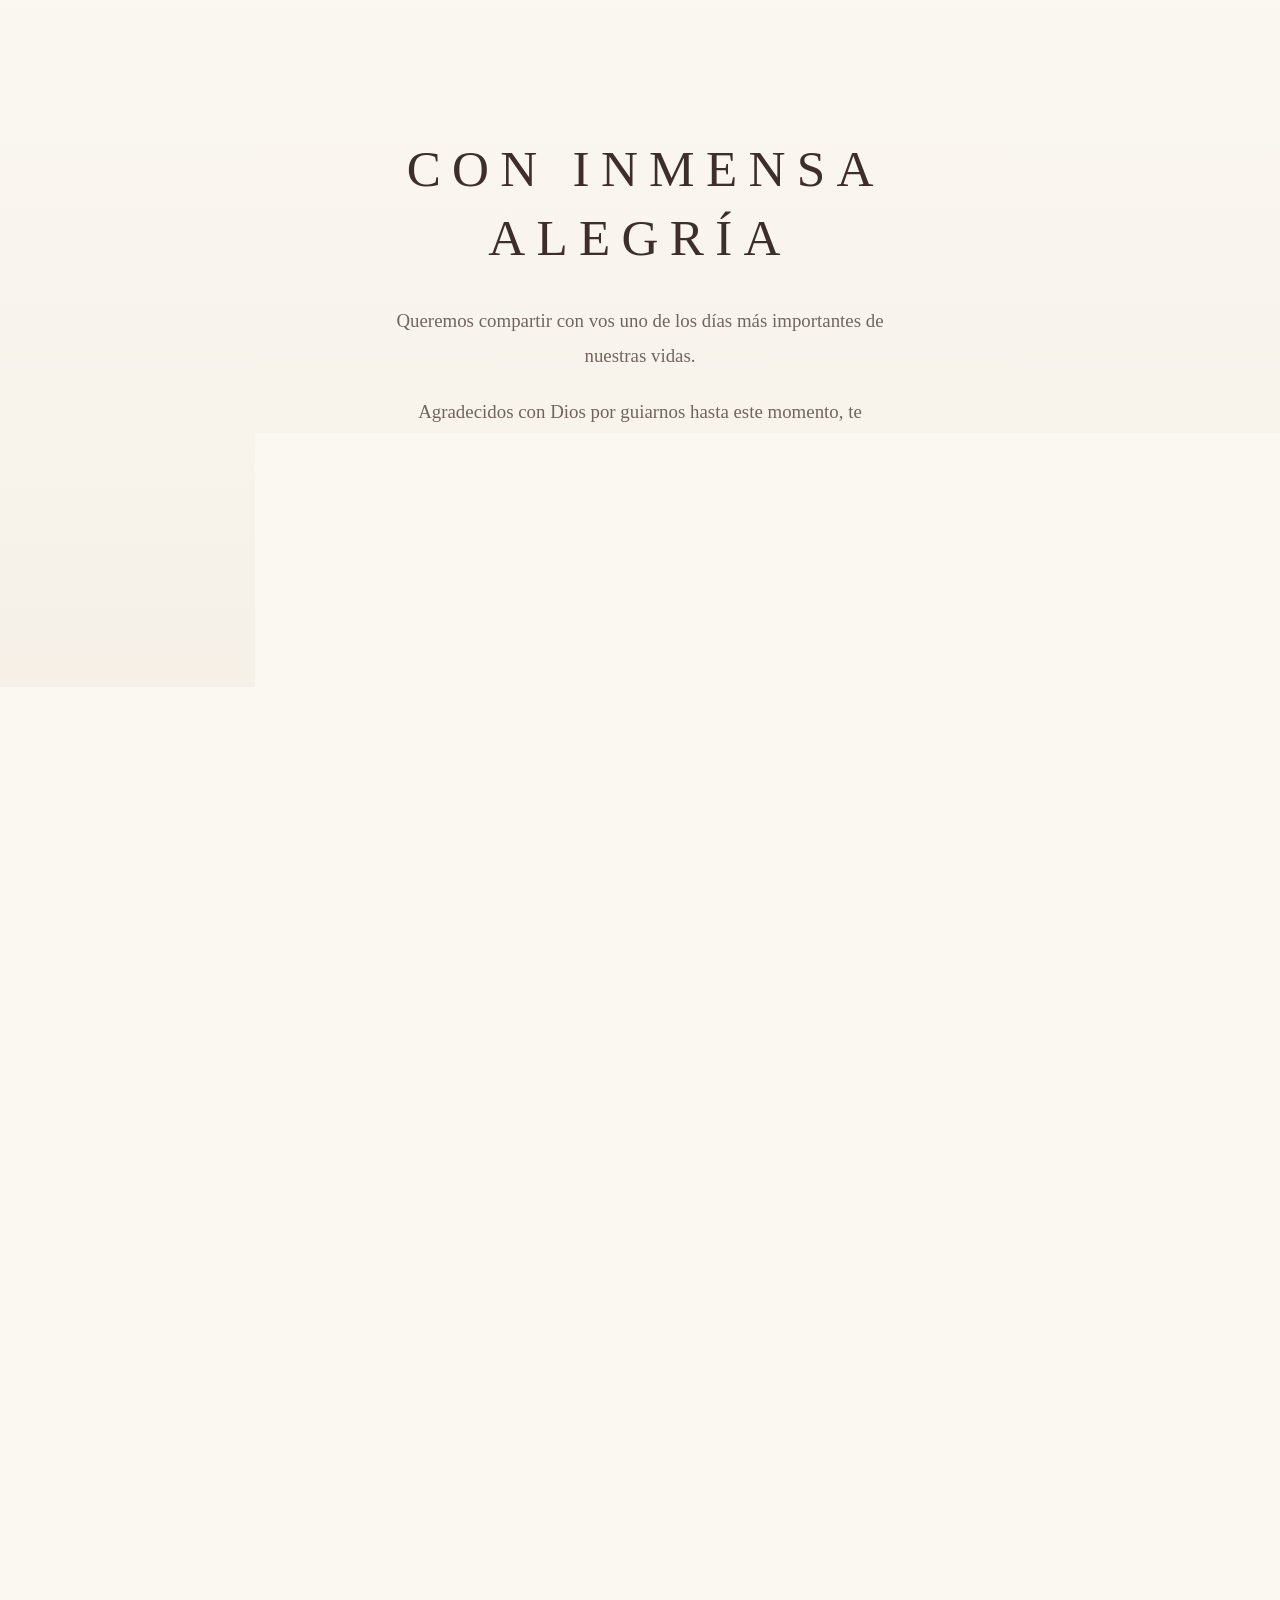
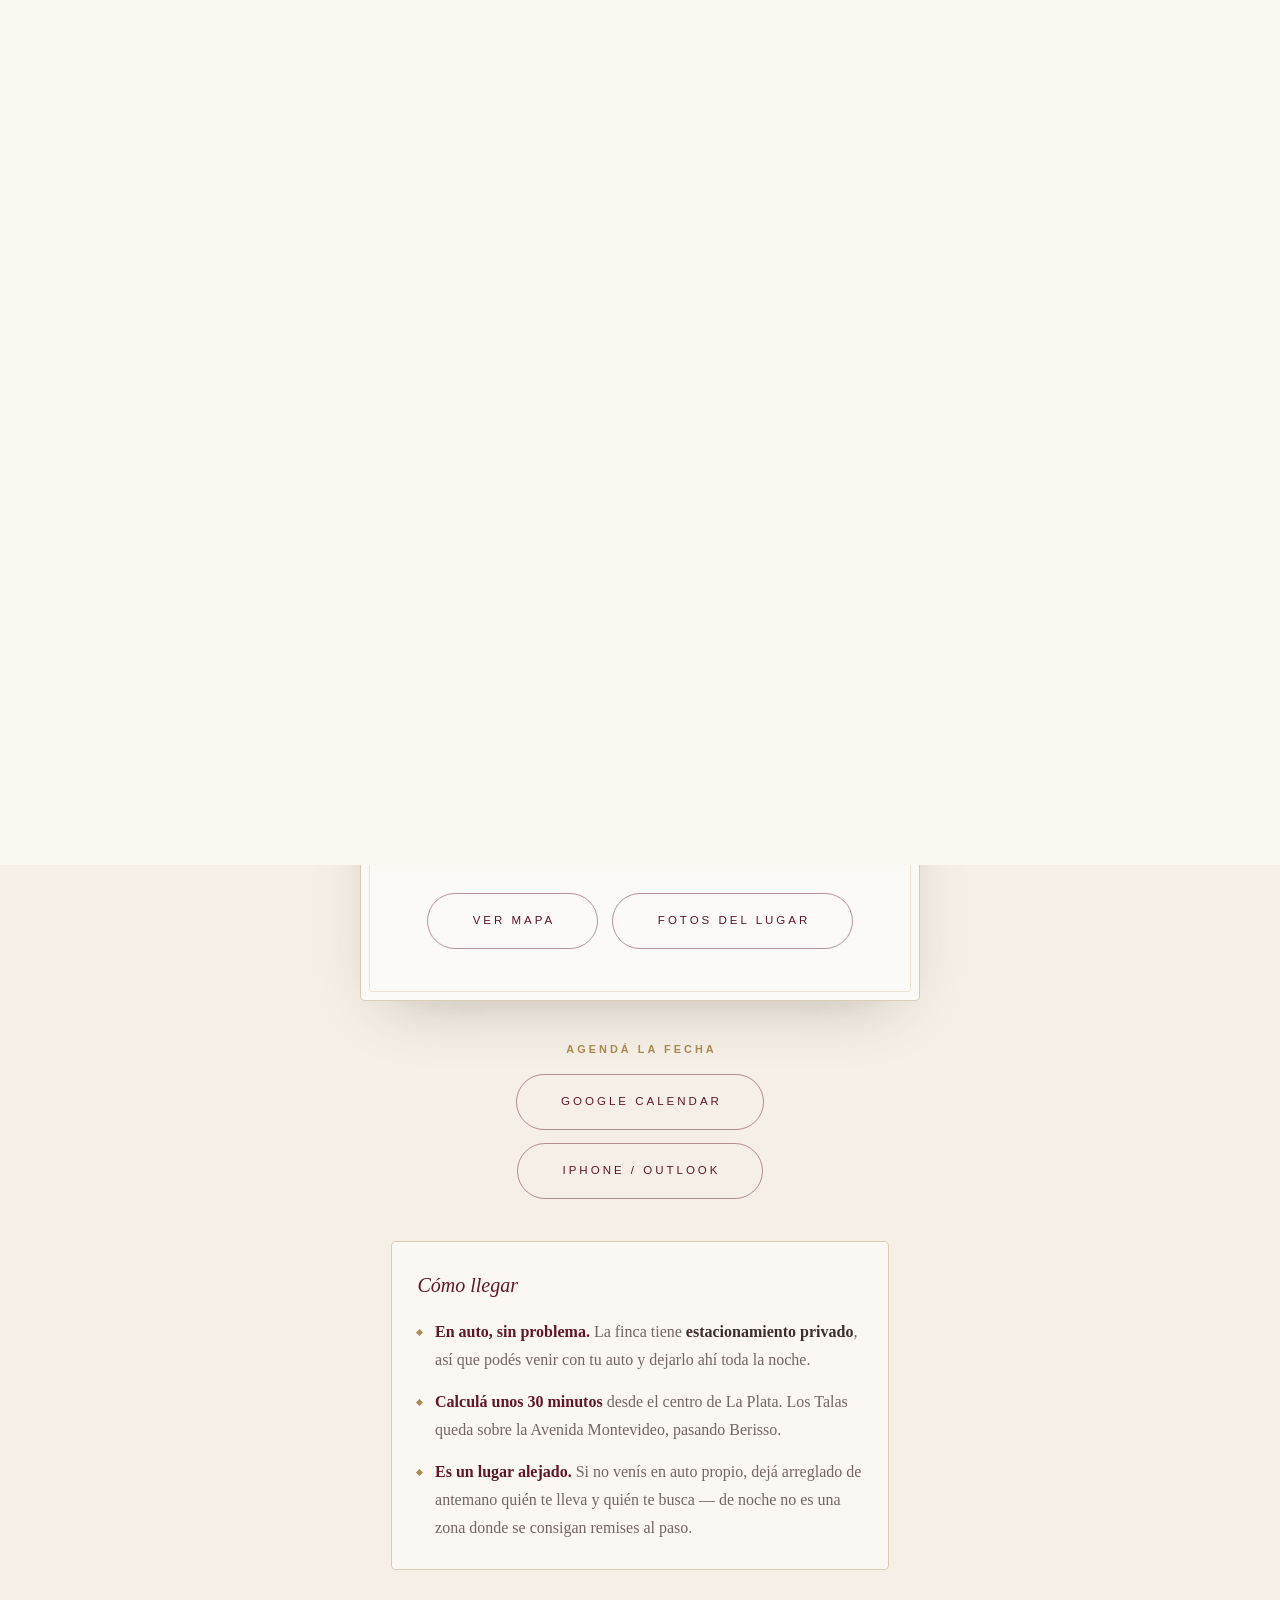
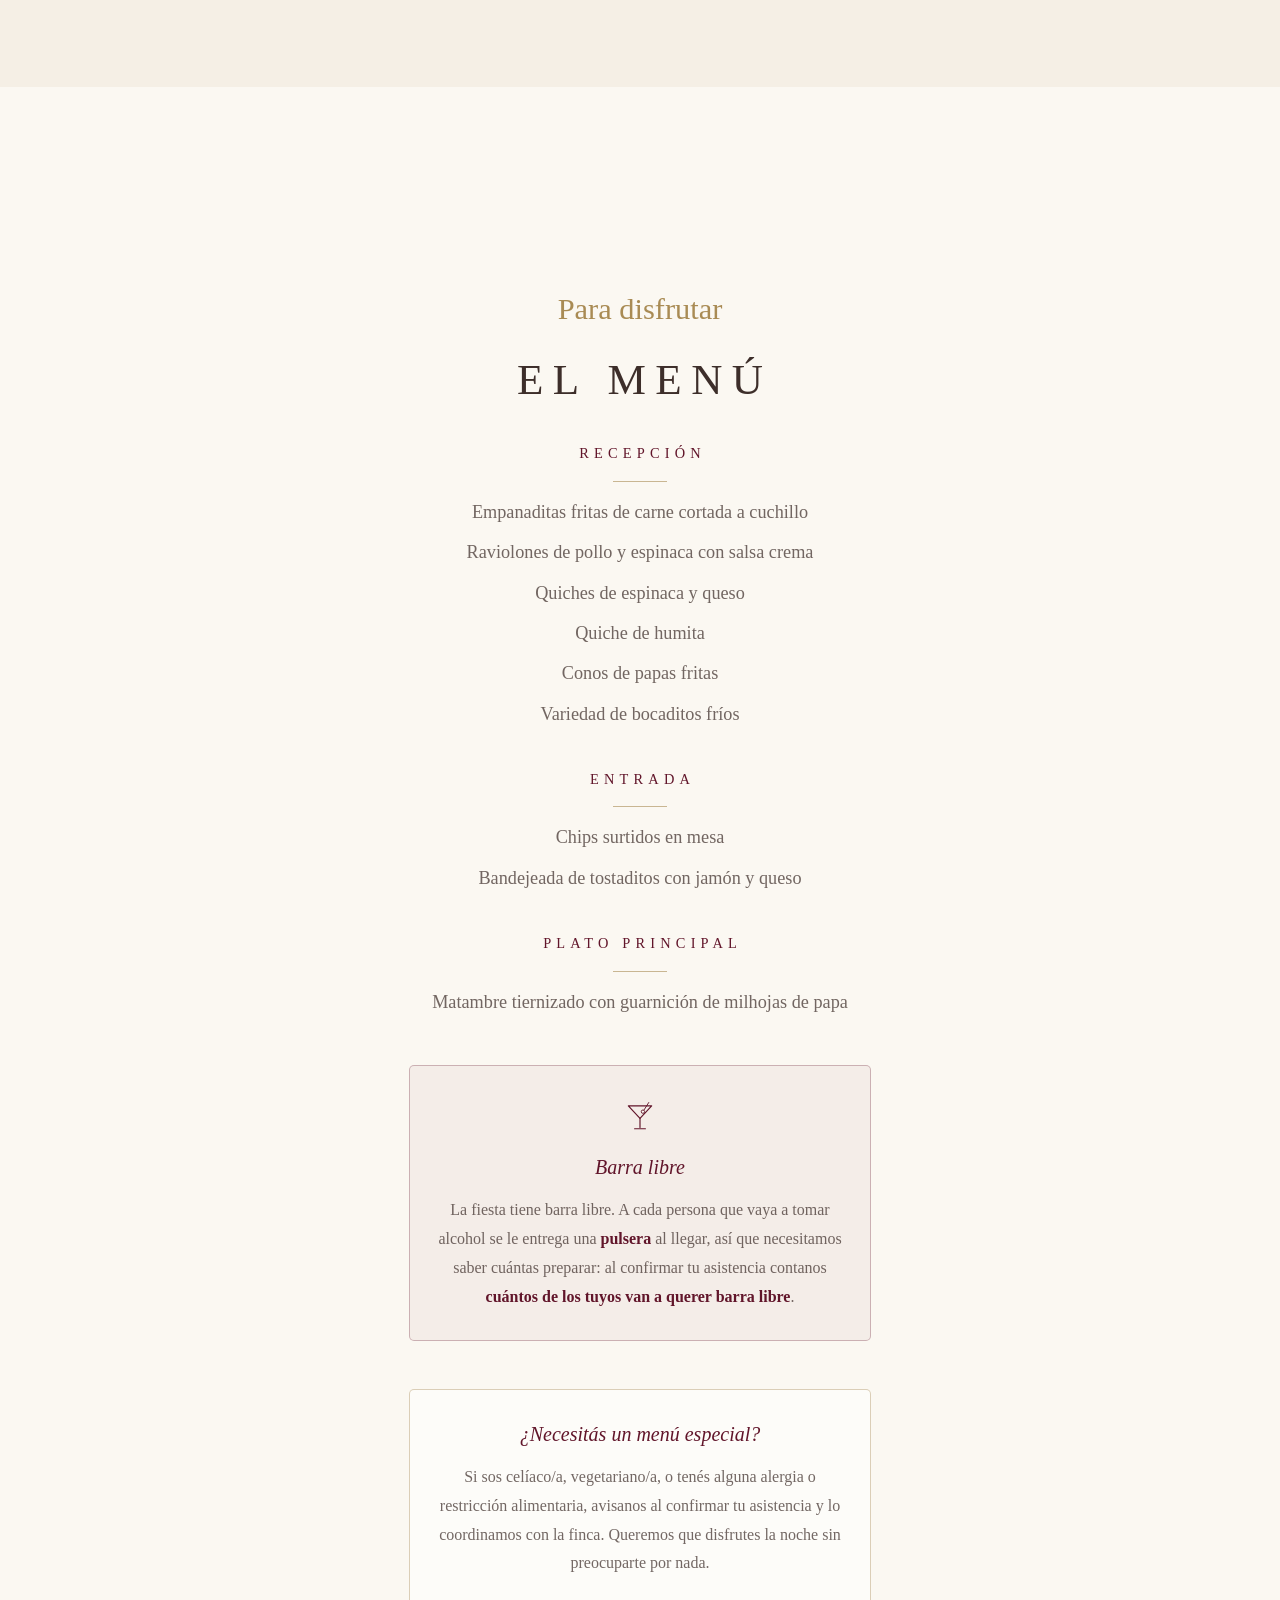
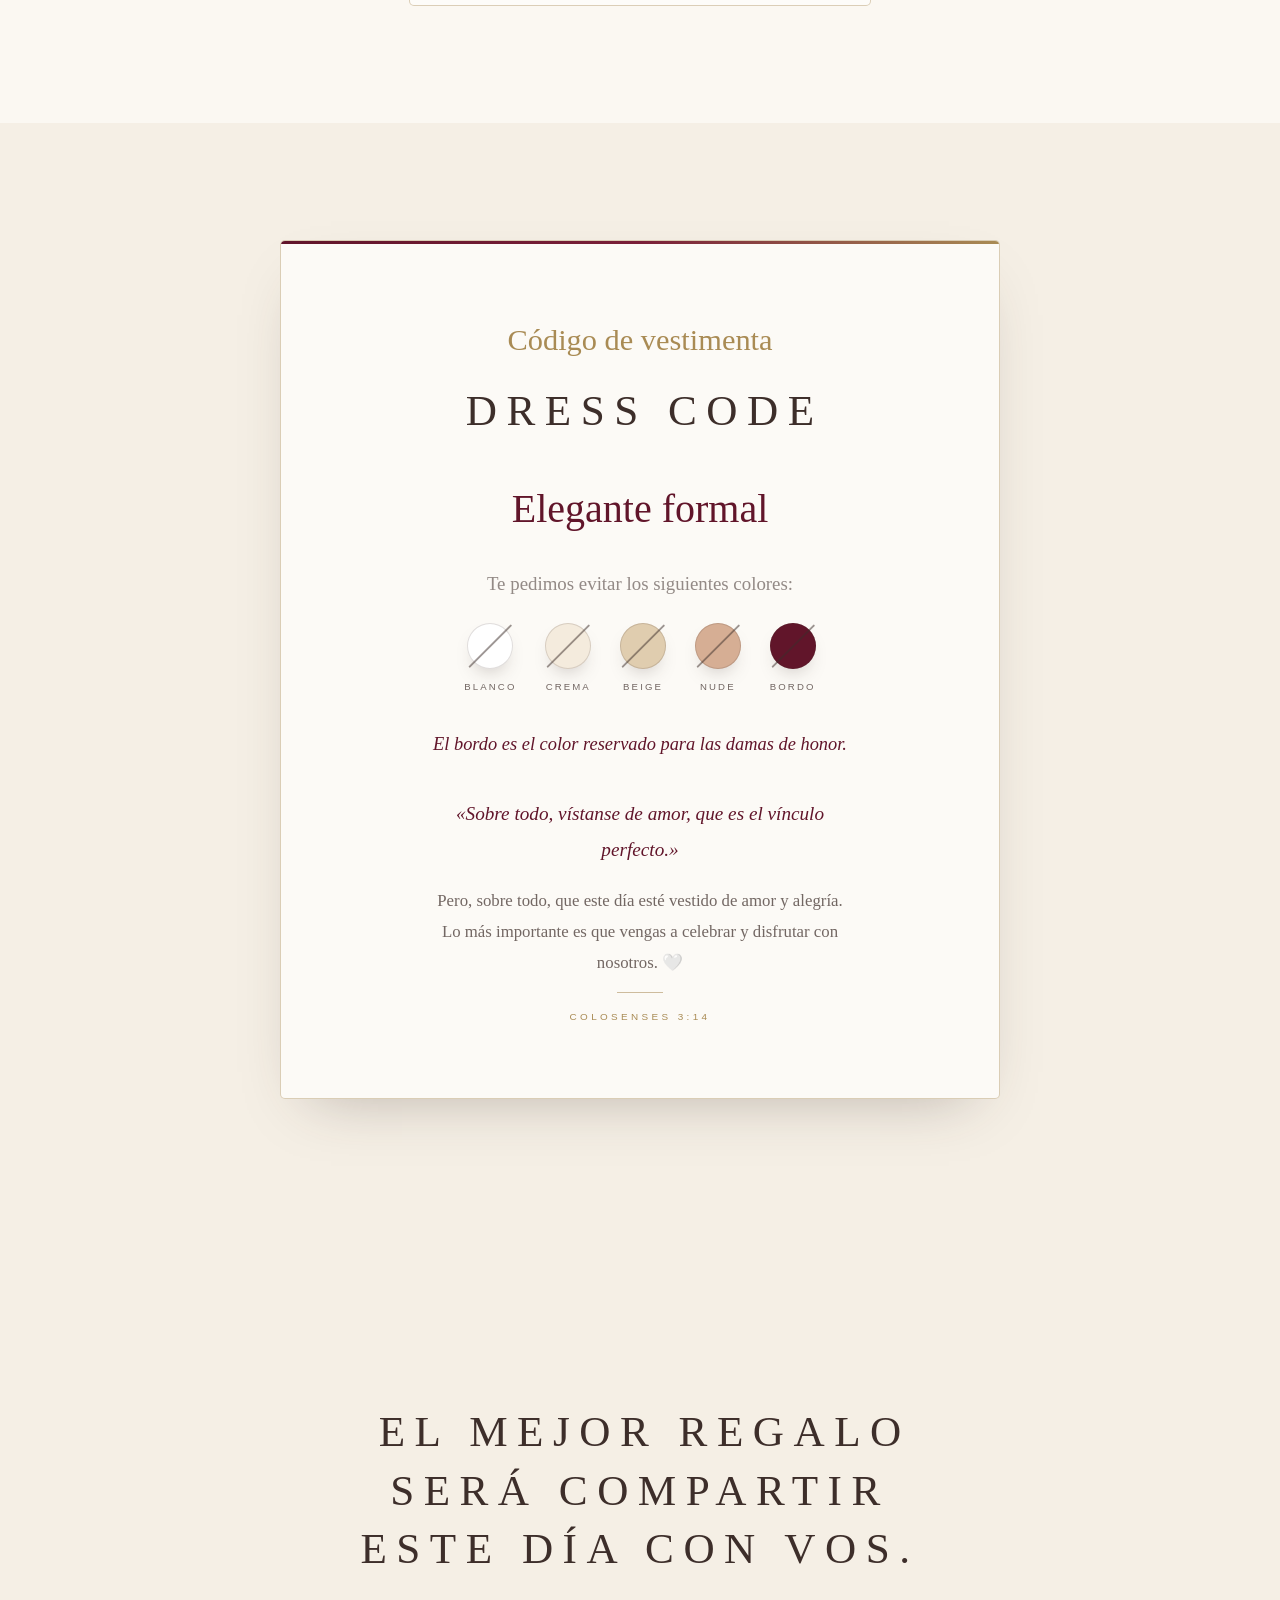
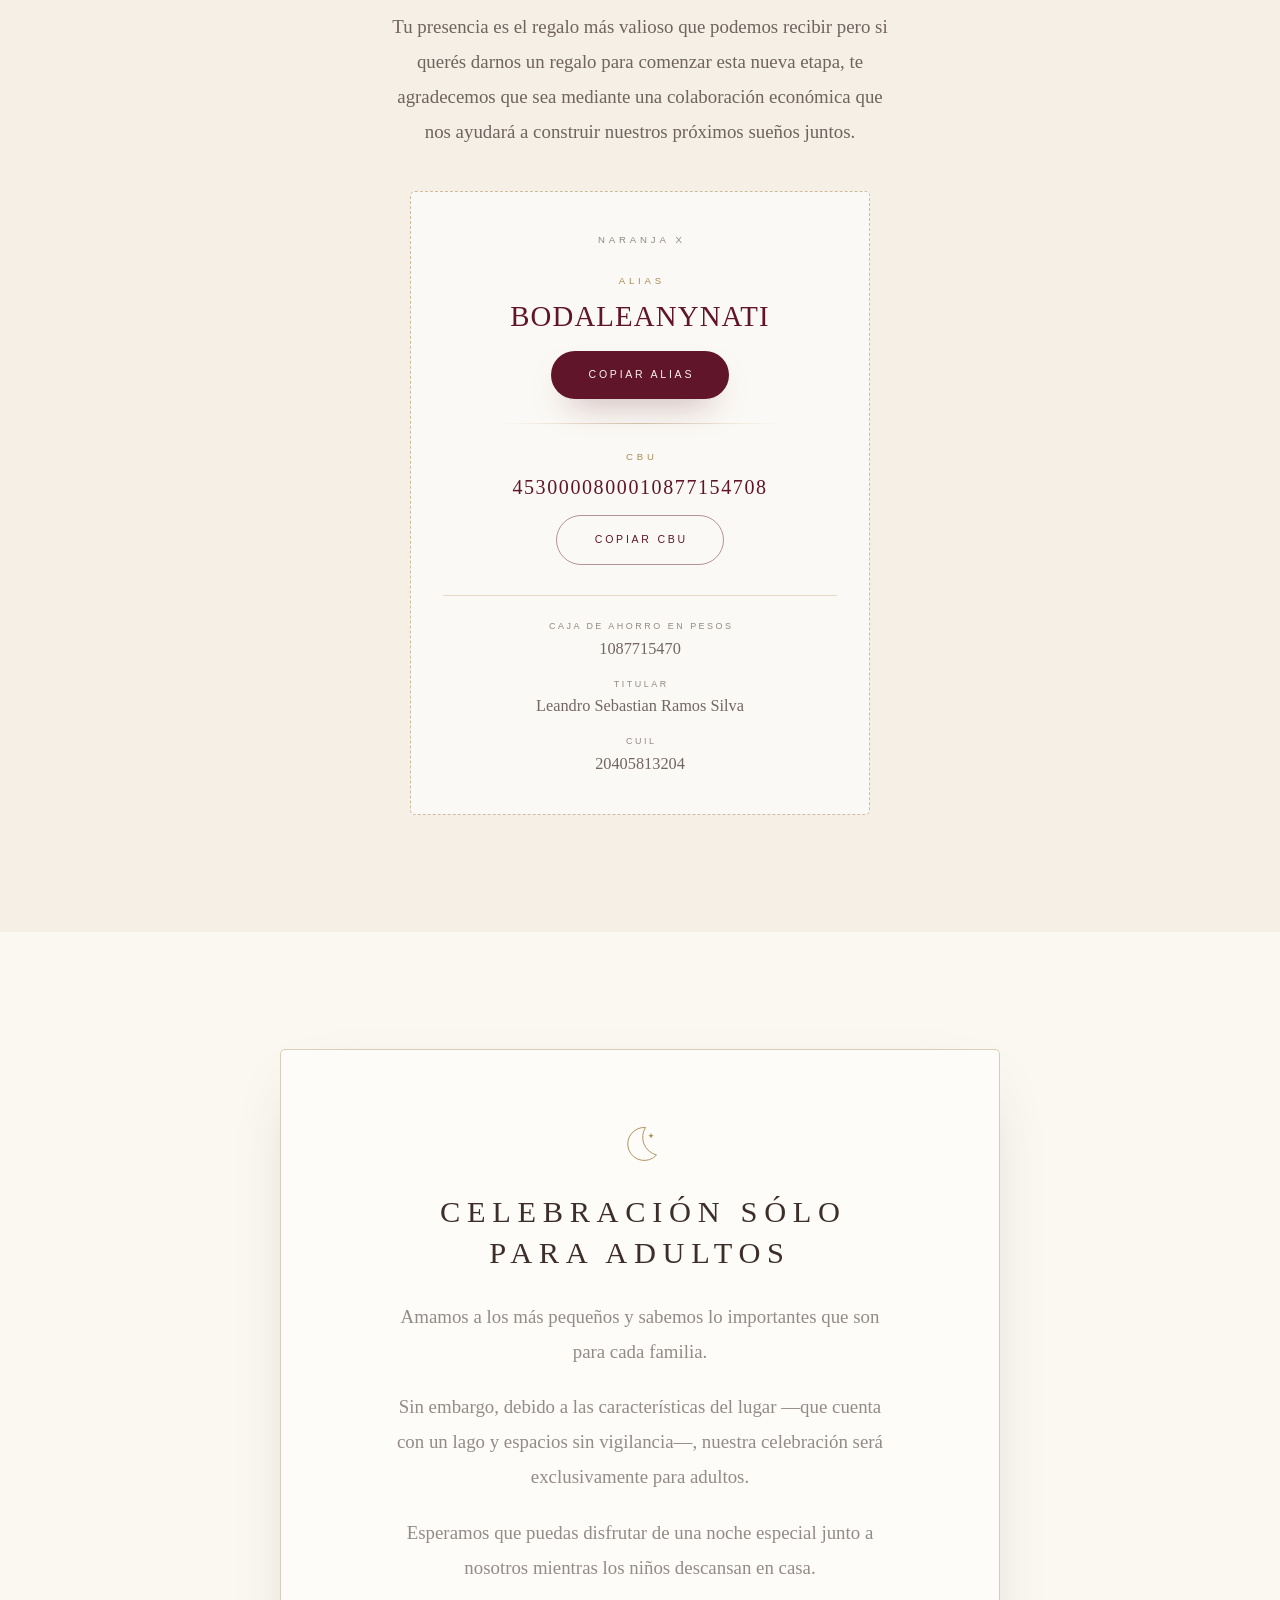
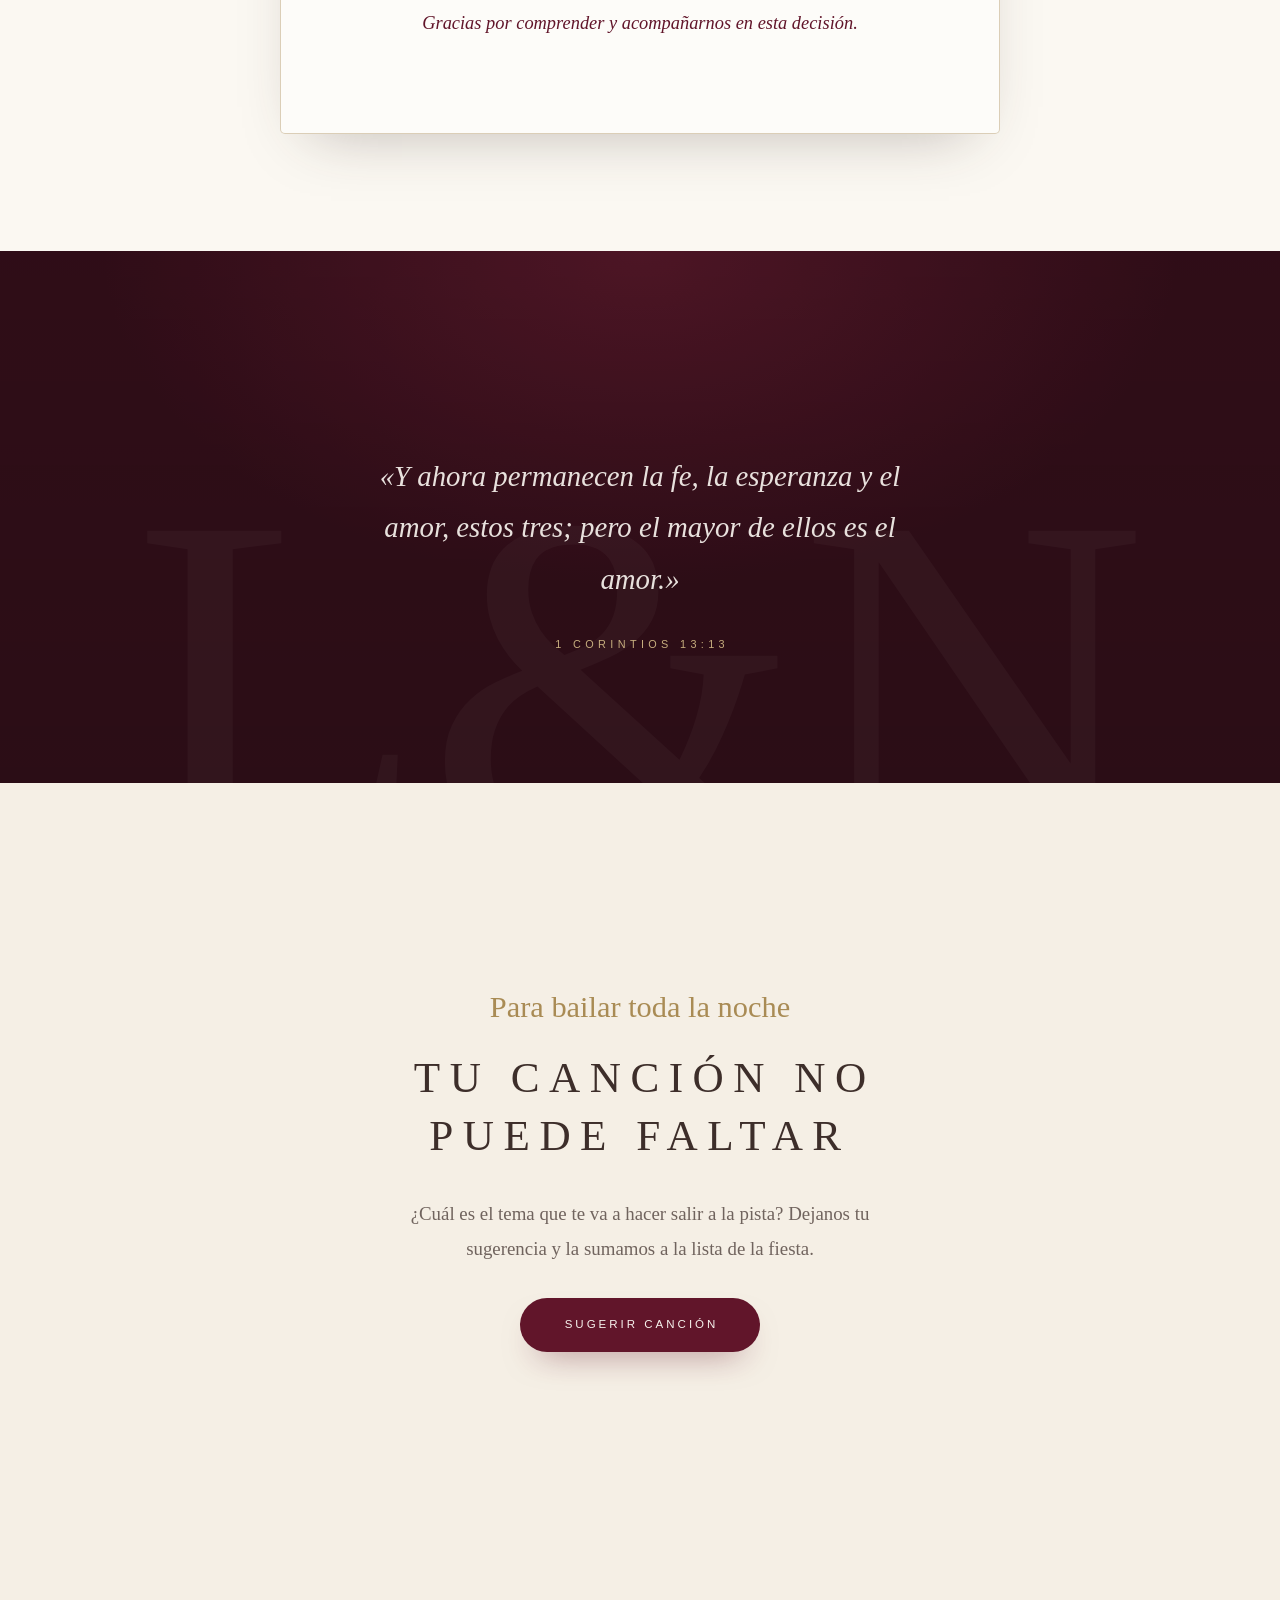
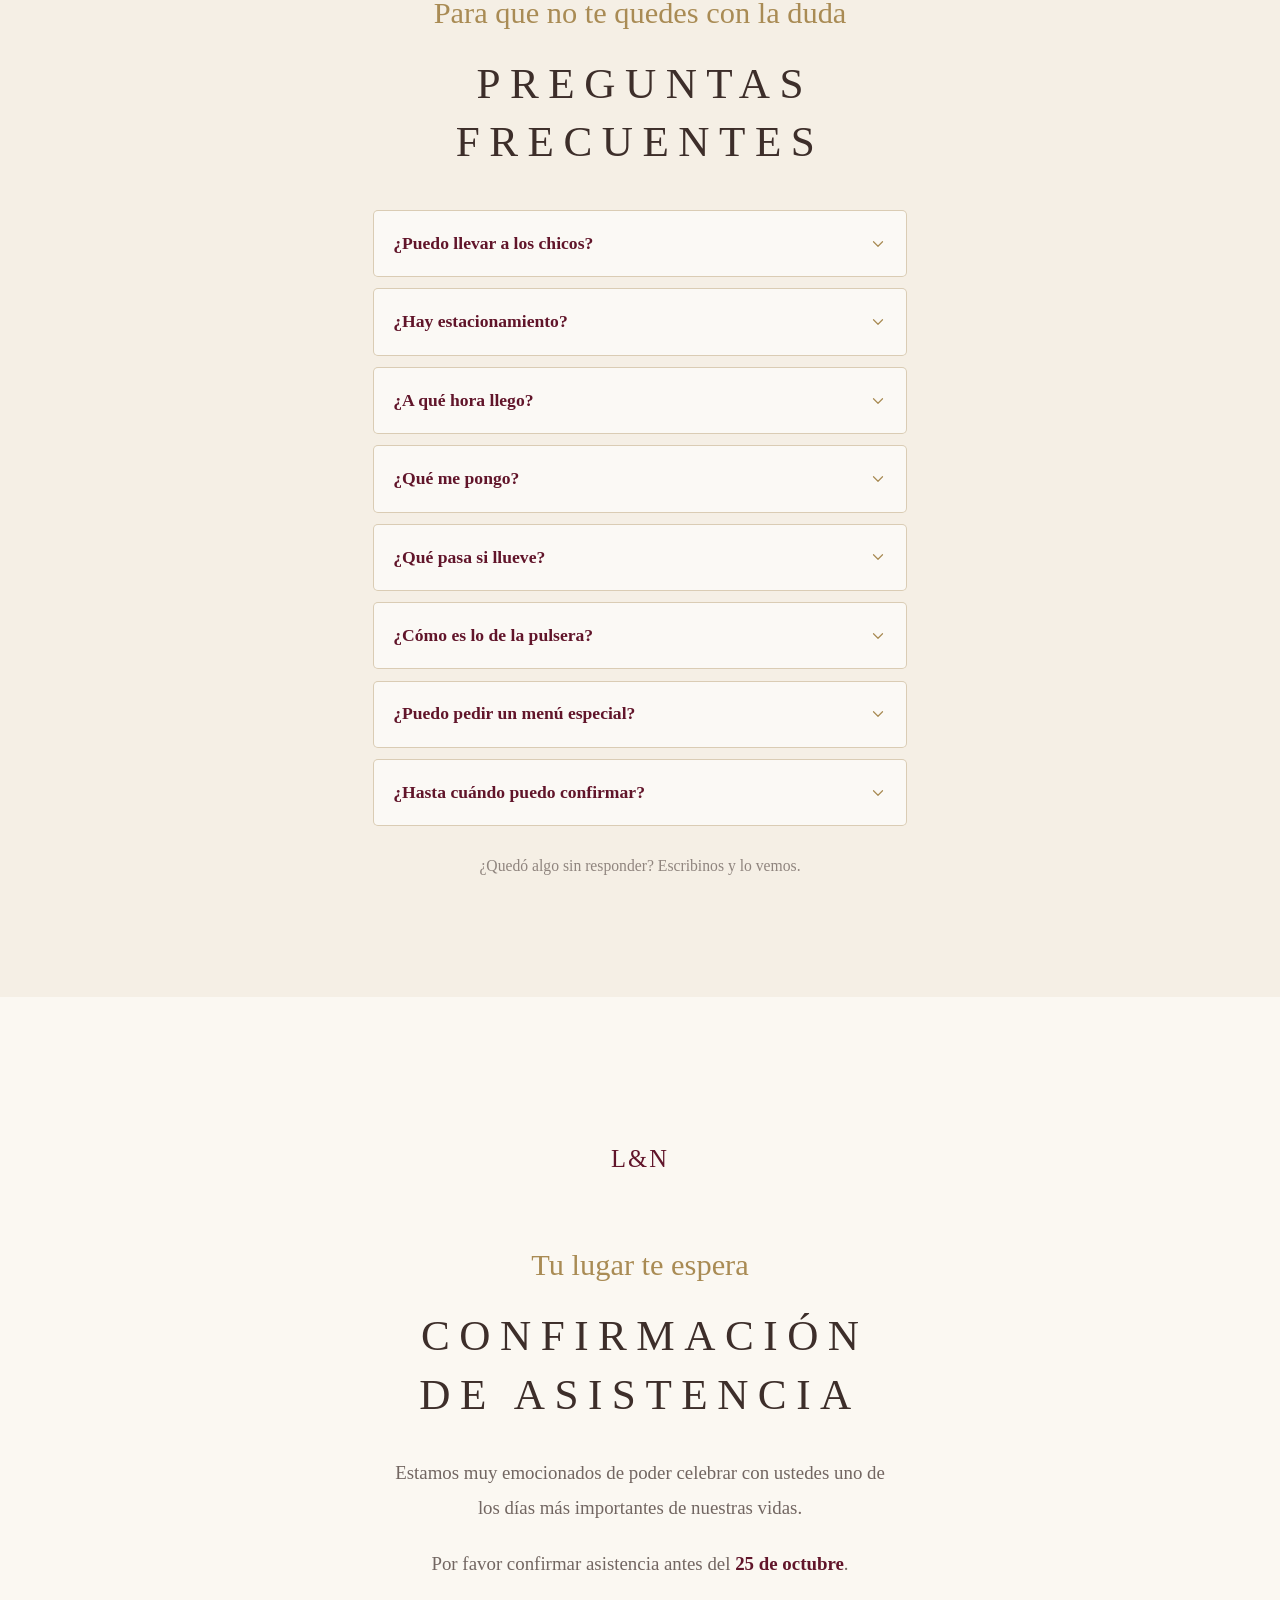
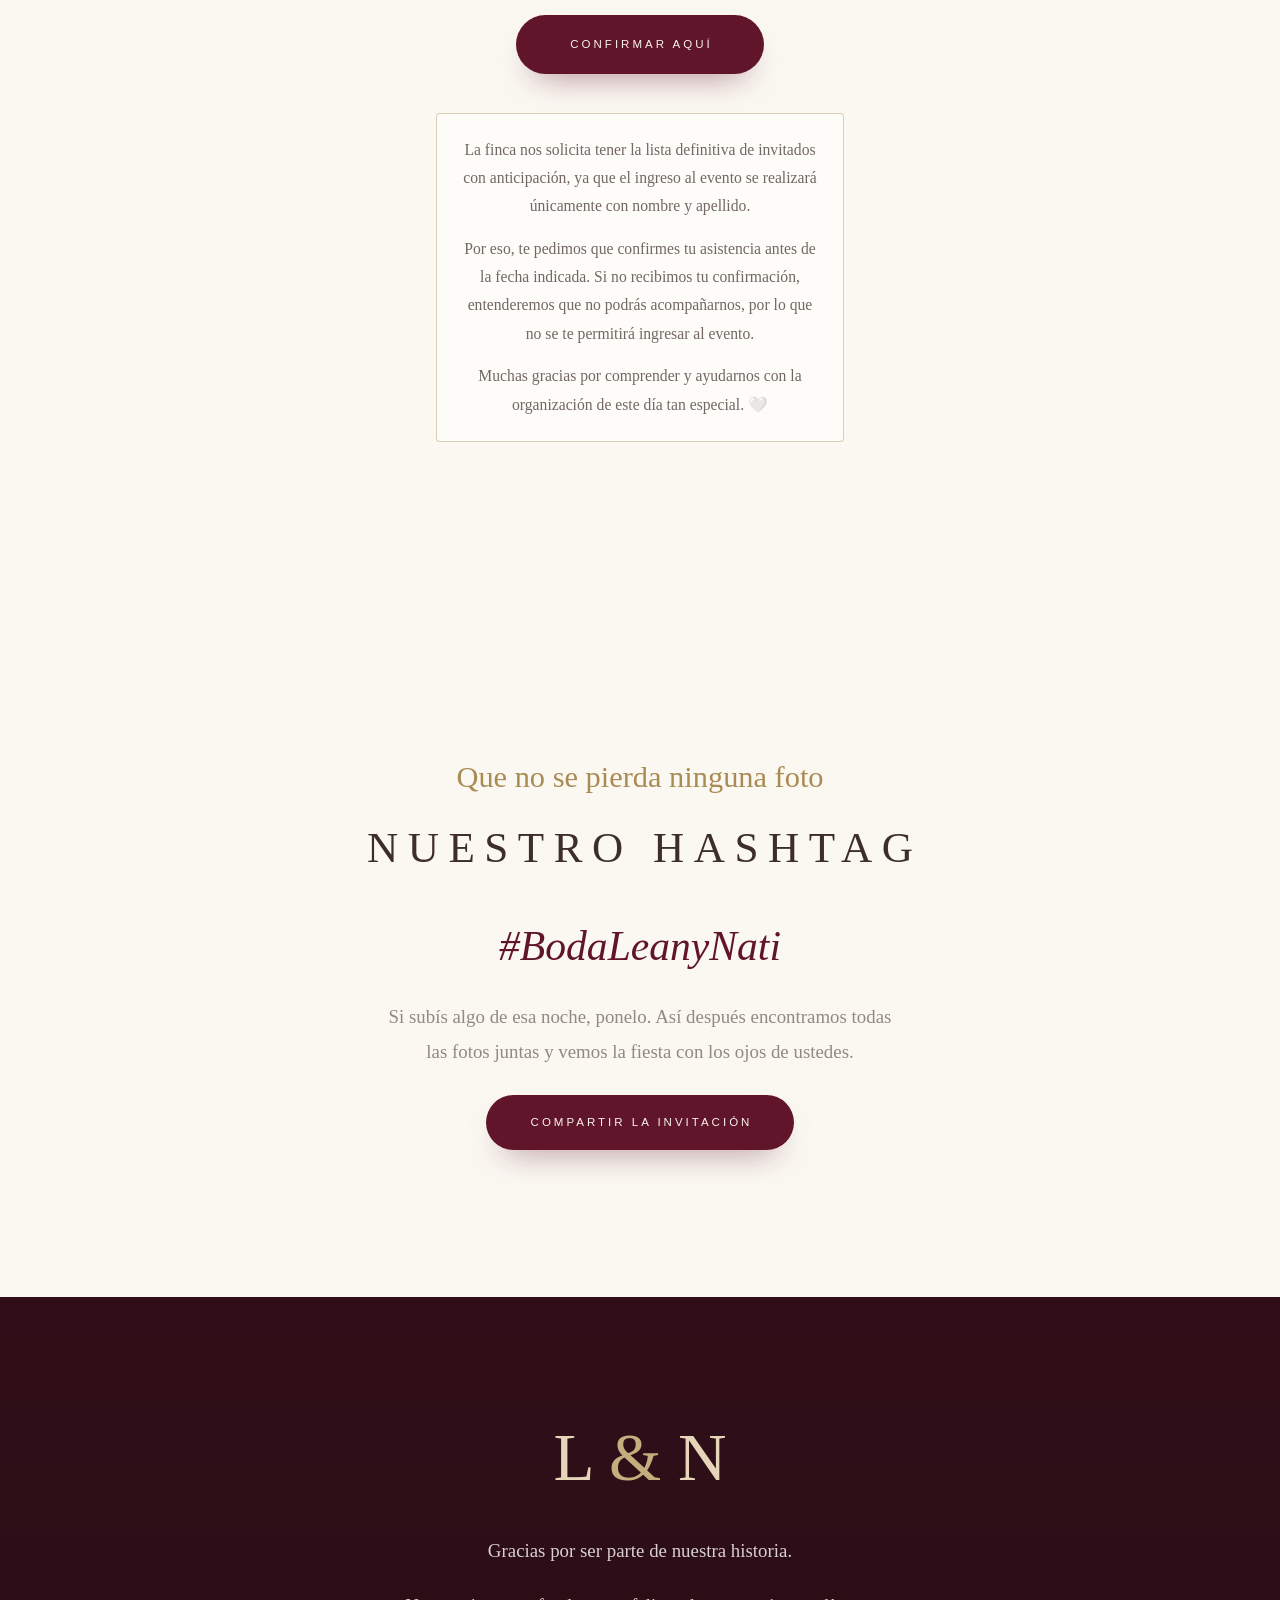
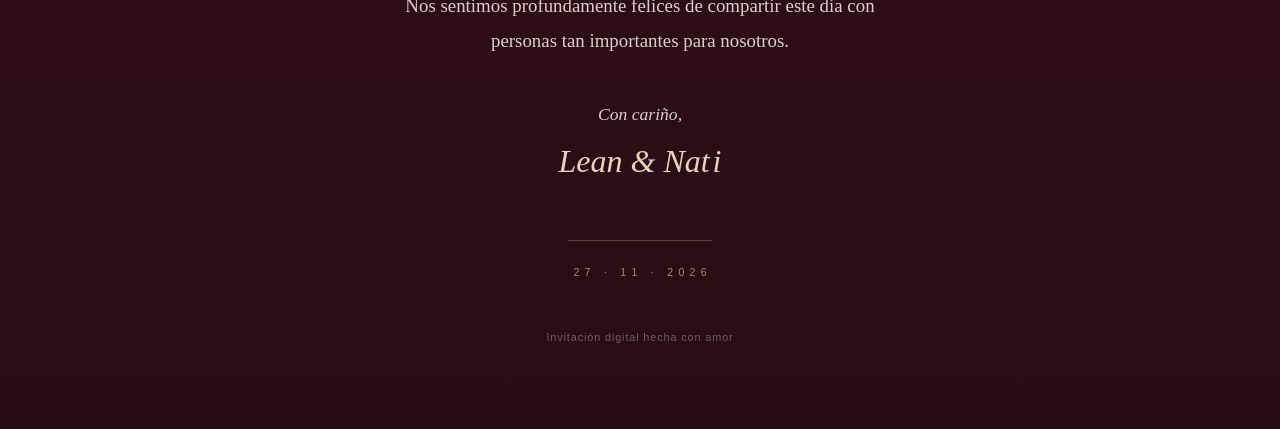
==== commit 04d0dfac: "El sobre vuelve a verse siempre, pero dura 7 s en vez de 10,8 Saltearlo en la segunda visita resolví" ====
--- a/index.html
+++ b/index.html
@@ -866,10 +866,7 @@
         </p>
         <p class="cierre__firma" data-anim="fade-up" data-anim-delay="0.4">Con cariño,<br><strong>Lean &amp; Nat<span class="nombre-i">i</span></strong></p>
         <span class="cierre__fecha" data-anim="fade-up" data-anim-delay="0.5">27 · 11 · 2026</span>
-        <p class="cierre__credito">
-          Invitación digital hecha con amor ·
-          <button class="cierre__revivir" type="button" id="btnVerSobre">ver el sobre otra vez</button>
-        </p>
+        <p class="cierre__credito">Invitación digital hecha con amor</p>
       </div>
     </footer>
 
--- a/style.css
+++ b/style.css
@@ -370,7 +370,7 @@
   display: grid; place-items: center;
   background: #211A18;
   padding: 2rem 1.5rem;
-  transition: opacity 1.1s var(--suave), visibility 1.1s;
+  transition: opacity 0.9s var(--suave), visibility 0.9s;
 }
 .escena__fondo {
   position: absolute; inset: 0;
@@ -472,7 +472,7 @@
     0 -14px 30px -16px rgba(0, 0, 0, 0.55),
     inset 0 0 0 1px rgba(198, 173, 126, 0.22);
   transform: translateY(4%);
-  transition: transform 2.1s var(--sobre-curva) 1.5s;
+  transition: transform 1.45s var(--sobre-curva) 0.95s;
 }
 /* Festón superior: puntilla hecha con medios círculos */
 .sobre__puntilla {
@@ -537,7 +537,7 @@
     radial-gradient(100% 120% at 50% -20%, rgba(255, 130, 150, 0.11), transparent 60%),
     linear-gradient(180deg, #5B0F22 0%, #470916 75%, #3A0612 100%);
   transform-origin: top center;
-  transition: transform 2s var(--sobre-curva) 0.45s, z-index 0s 1.2s;
+  transition: transform 1.4s var(--sobre-curva) 0.3s, z-index 0s 0.85s;
   backface-visibility: hidden;
   filter: drop-shadow(0 1px 0 rgba(198, 173, 126, 0.5));
 }
@@ -580,7 +580,7 @@
 .escena--abierta .sobre__sello {
   opacity: 0;
   transform: scale(0.62) rotate(-16deg) translate(-6%, 34%);
-  transition: transform 1.1s var(--suave), opacity 0.95s ease-out;
+  transition: transform 0.85s var(--suave), opacity 0.7s ease-out;
   pointer-events: none; animation: none;
 }
 @keyframes invitar { 0%, 100% { scale: 1; } 50% { scale: 1.045; } }
@@ -1360,14 +1360,6 @@
   .atajo { padding: 0.8rem 1rem; font-size: 0.66rem; gap: 0.5rem; }
 }
 
-/* Botón de texto en el cierre, para volver a ver el sobre */
-.cierre__revivir {
-  background: none; border: 0; padding: 0; cursor: pointer;
-  font: inherit; color: inherit;
-  text-decoration: underline; text-underline-offset: 3px;
-}
-.cierre__revivir:hover { color: var(--dorado-claro); }
-
 /* ————— 18e. FORMULARIOS EN VENTANA ————— */
 .modal {
   position: fixed; inset: 0; z-index: 120;
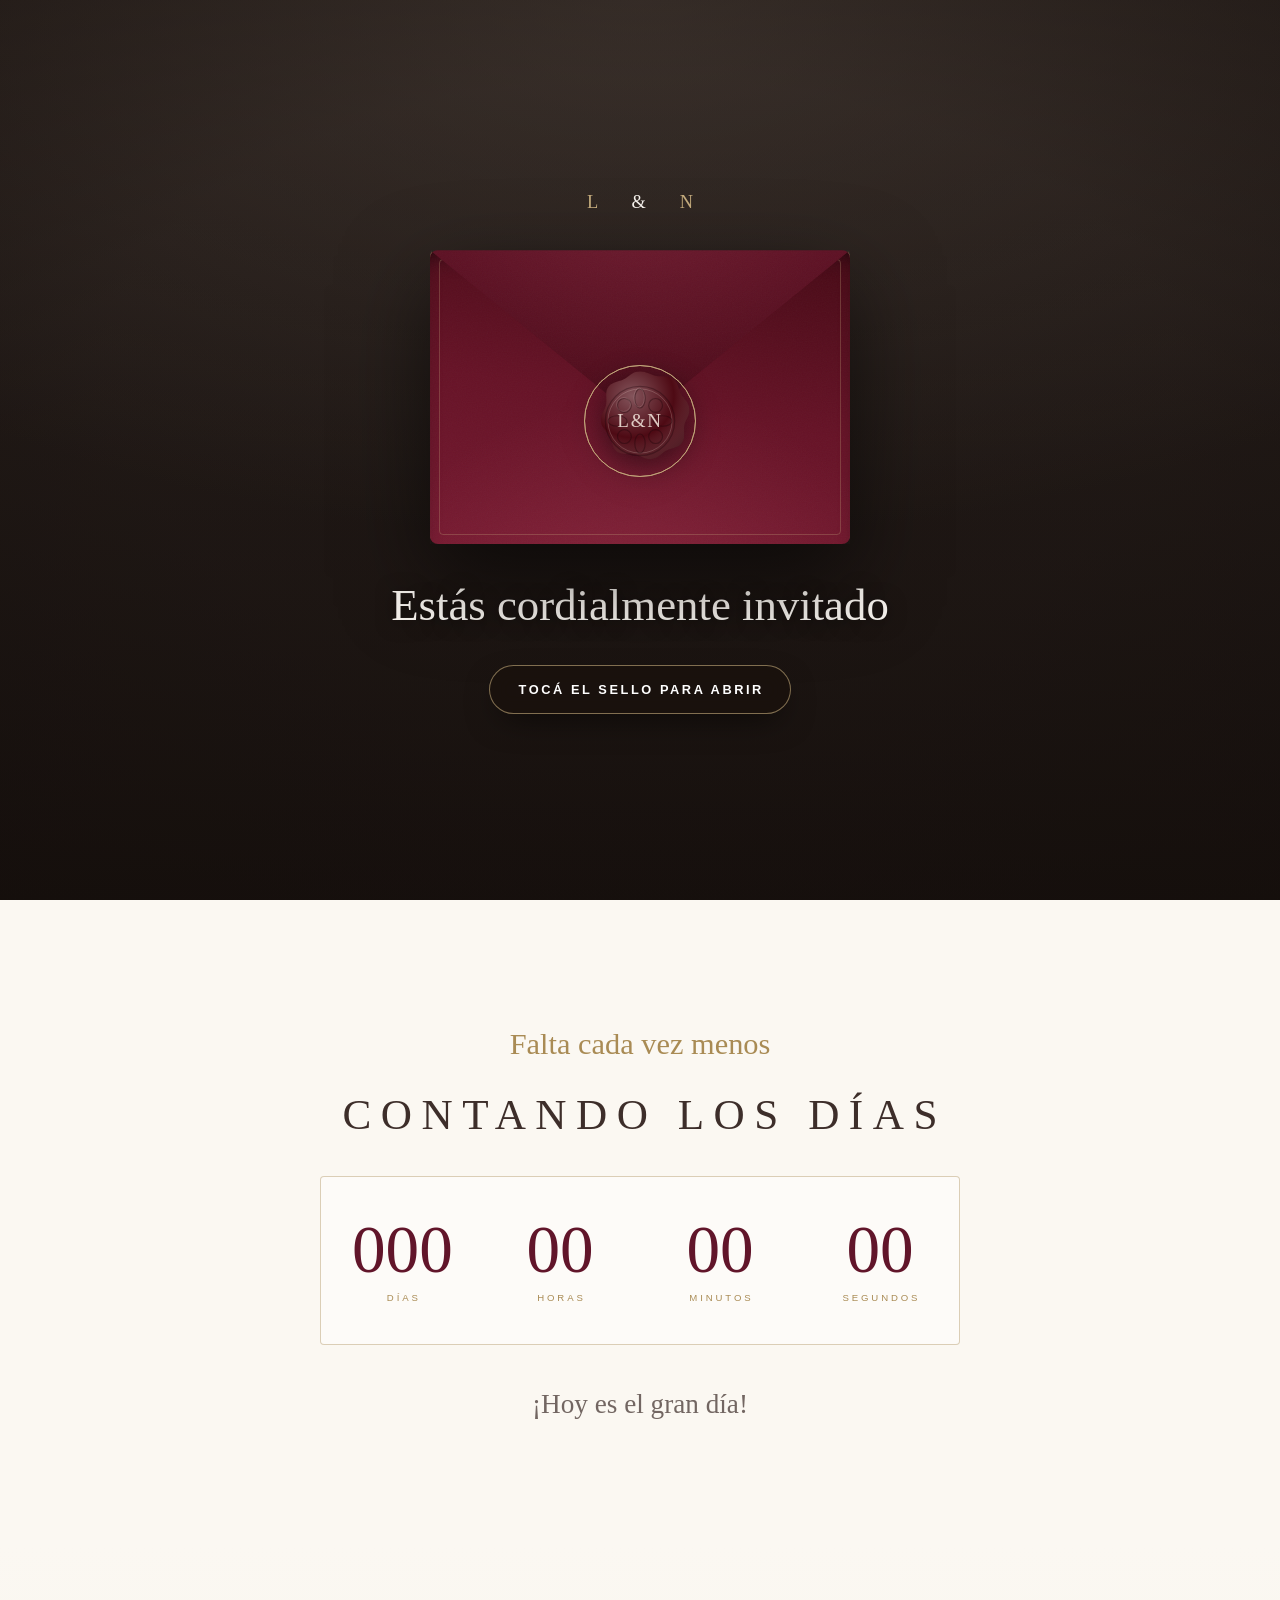
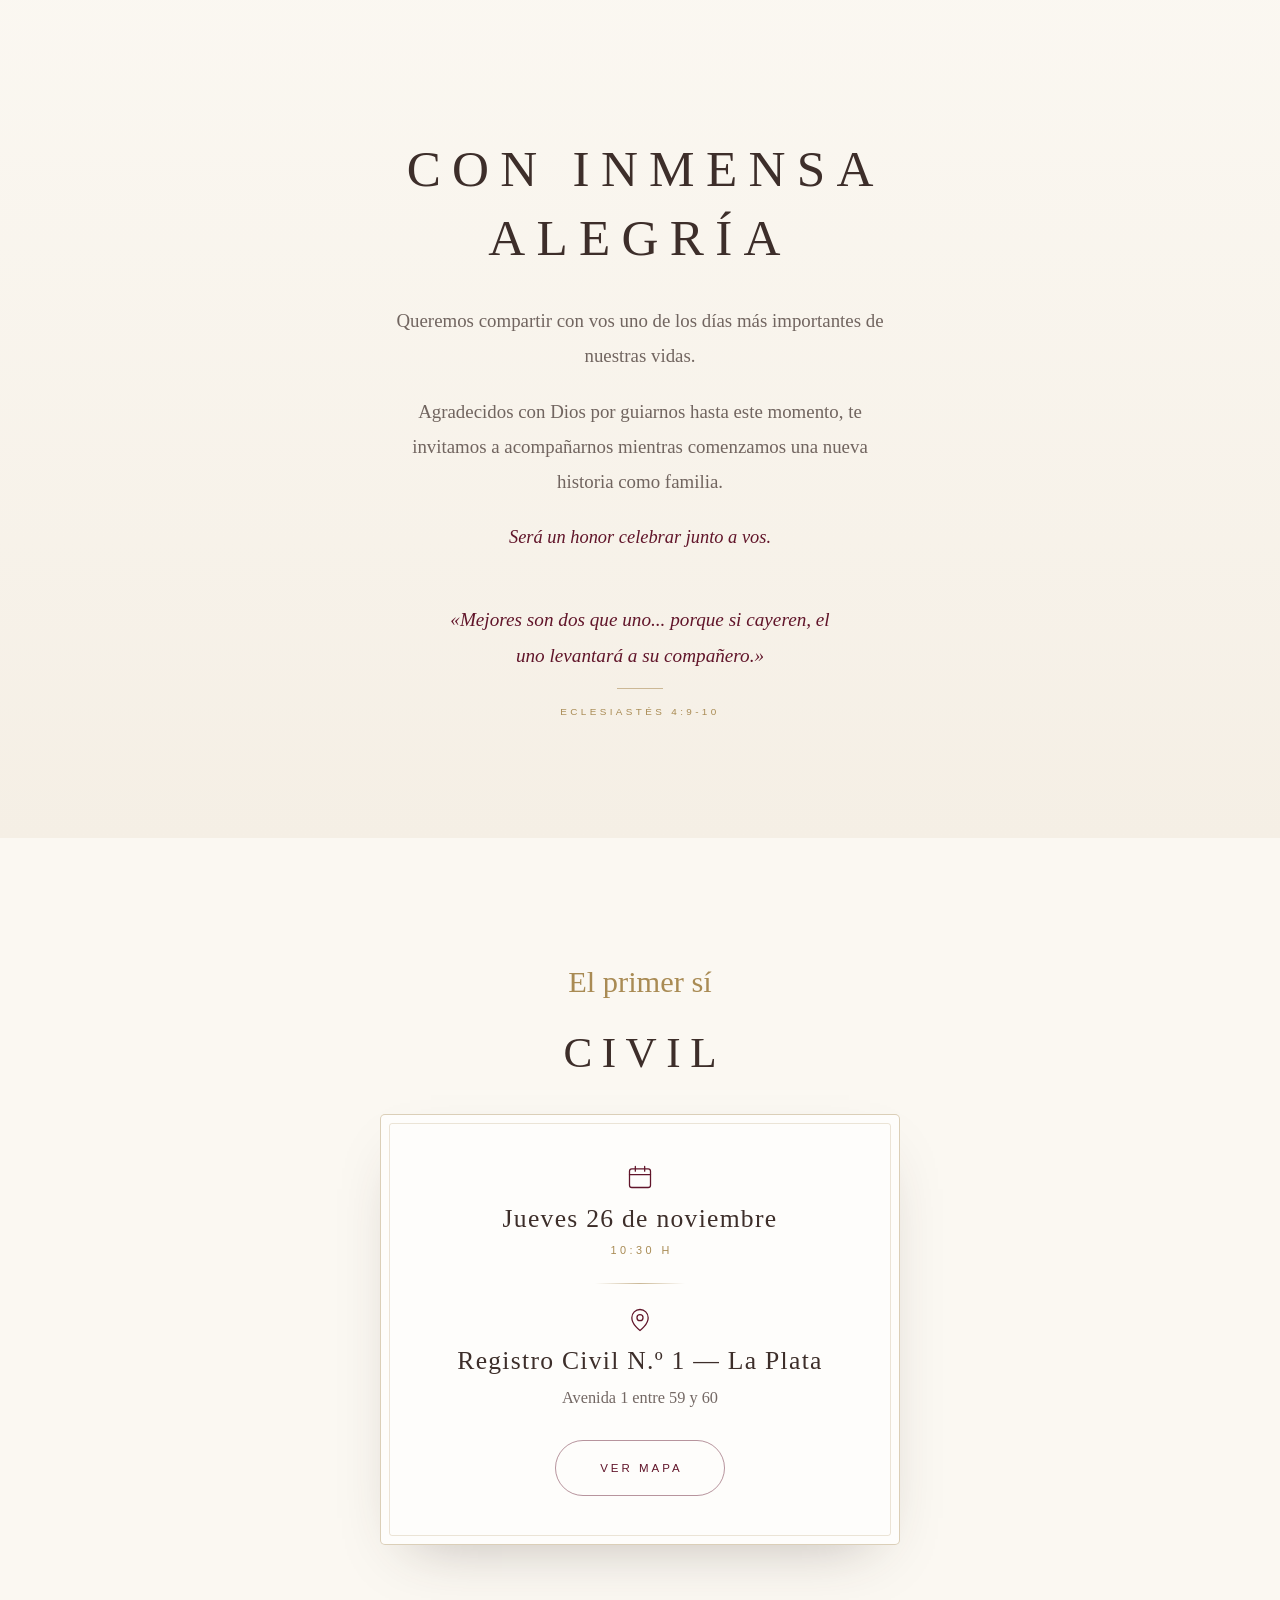
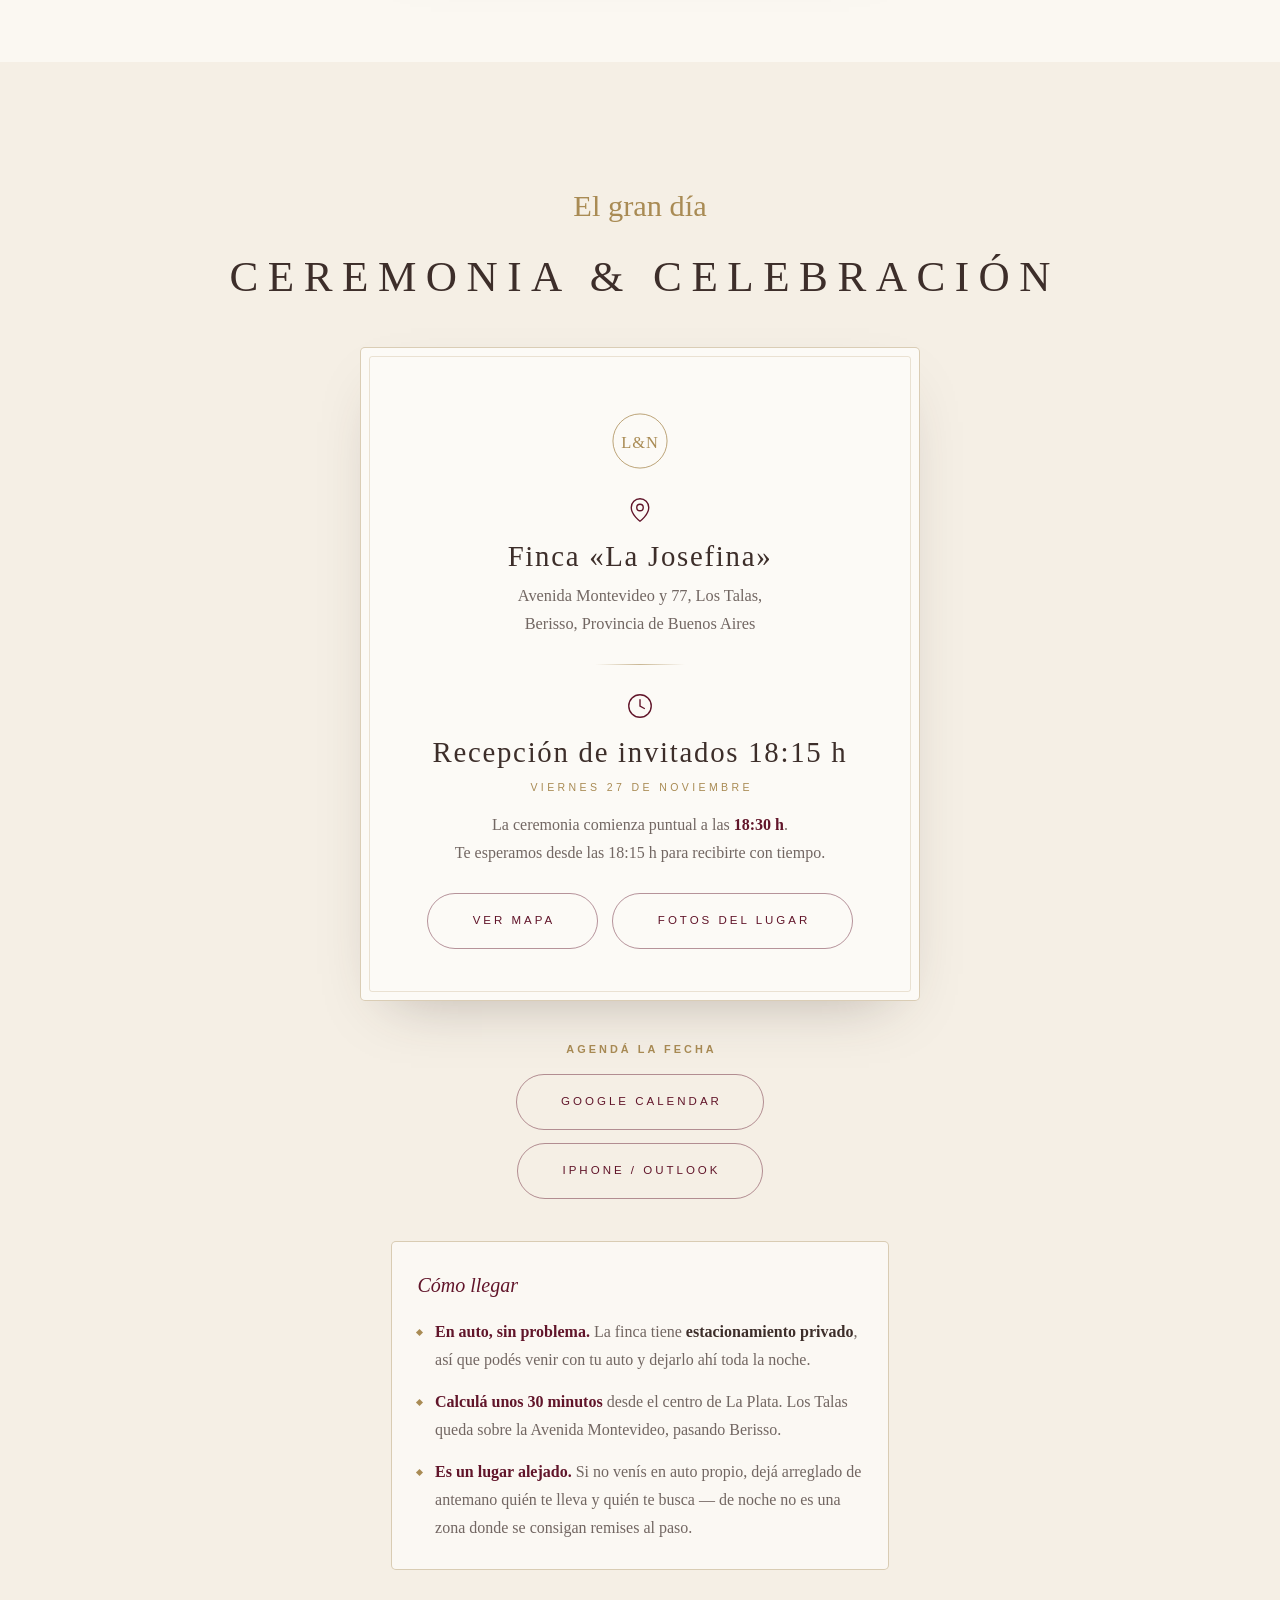
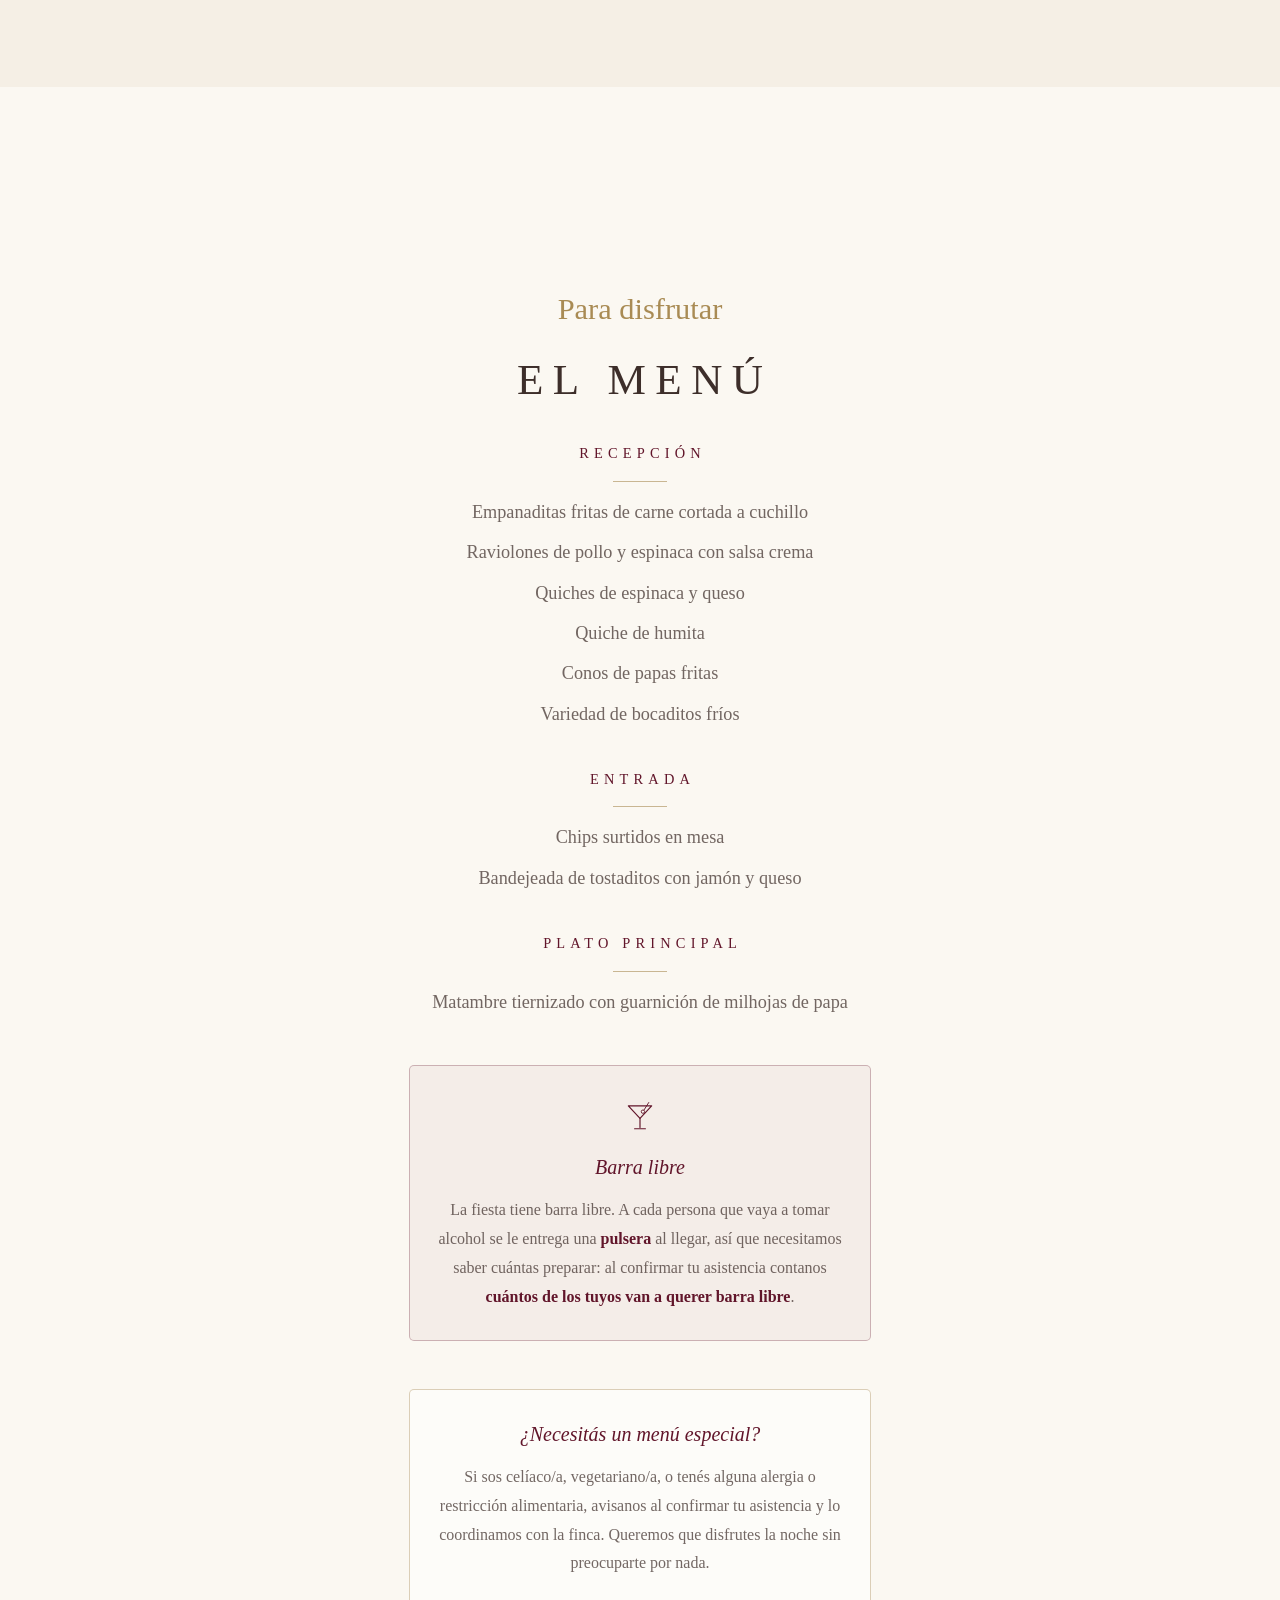
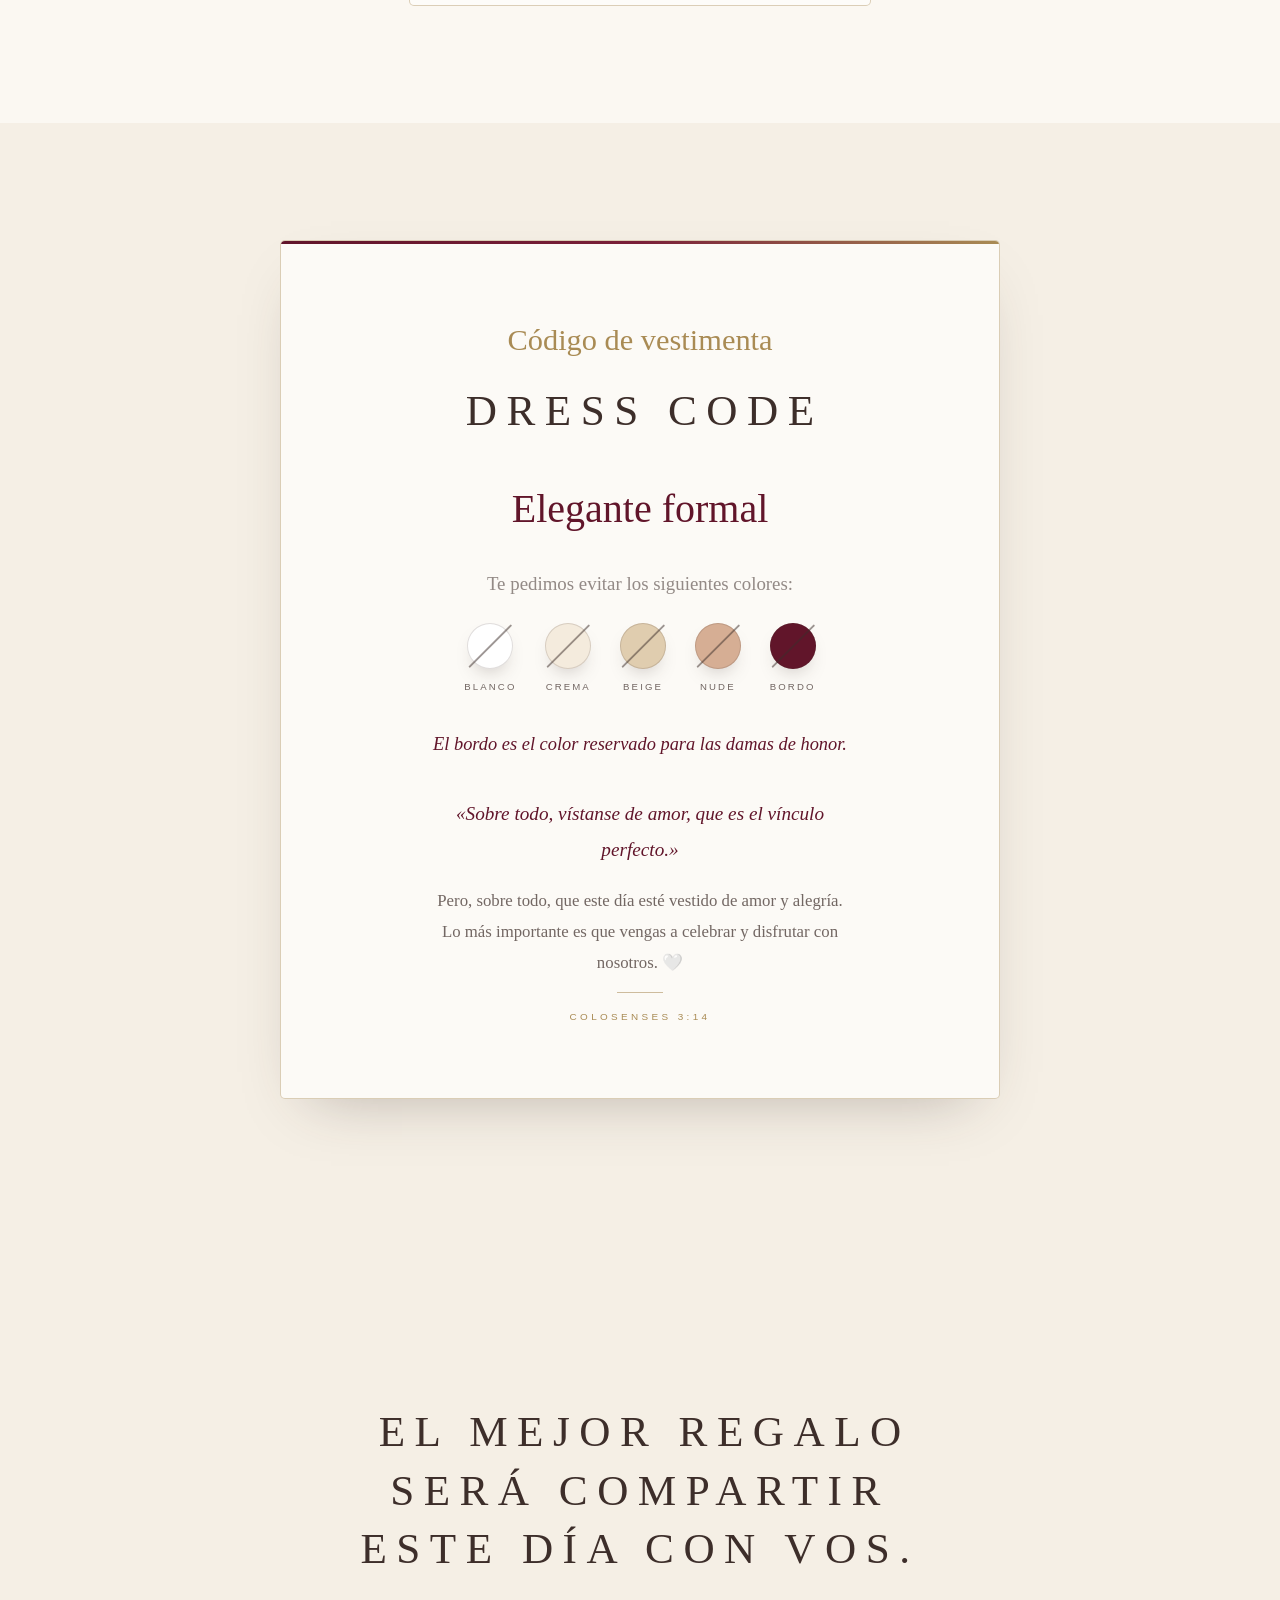
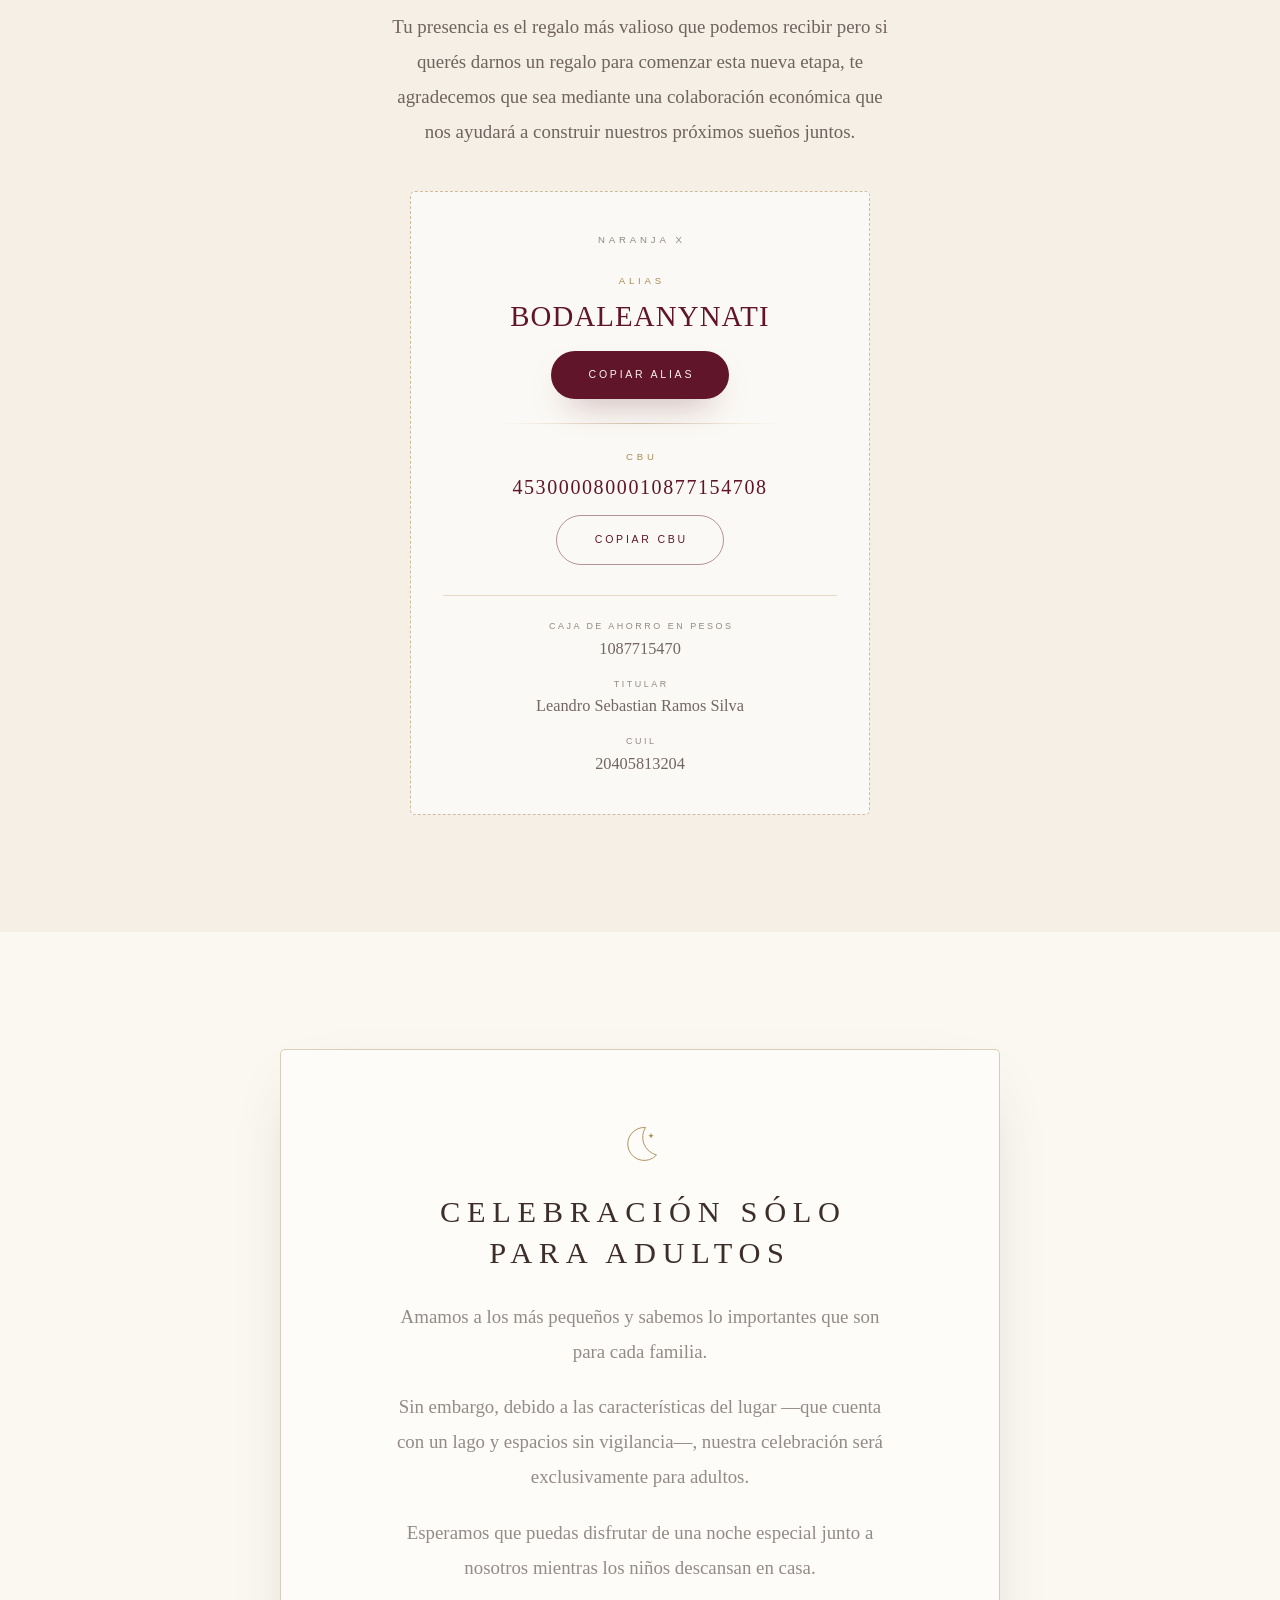
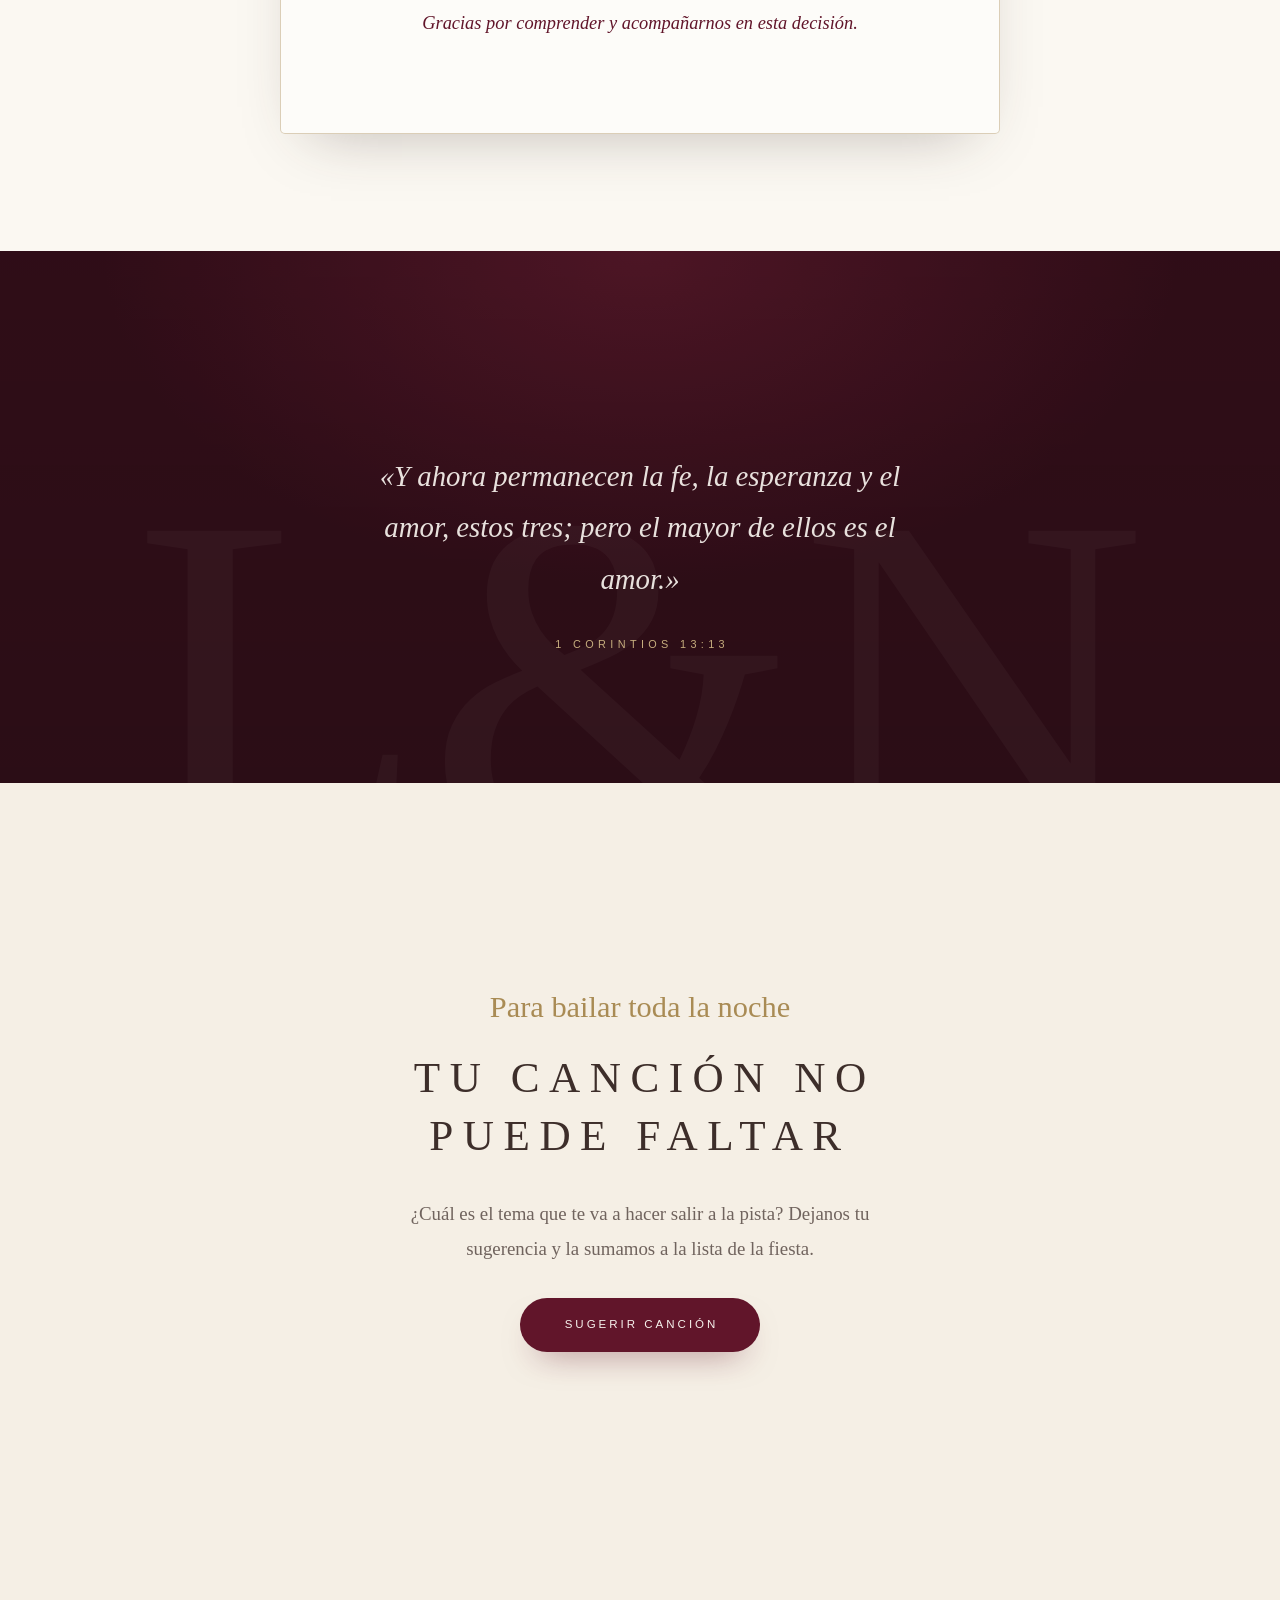
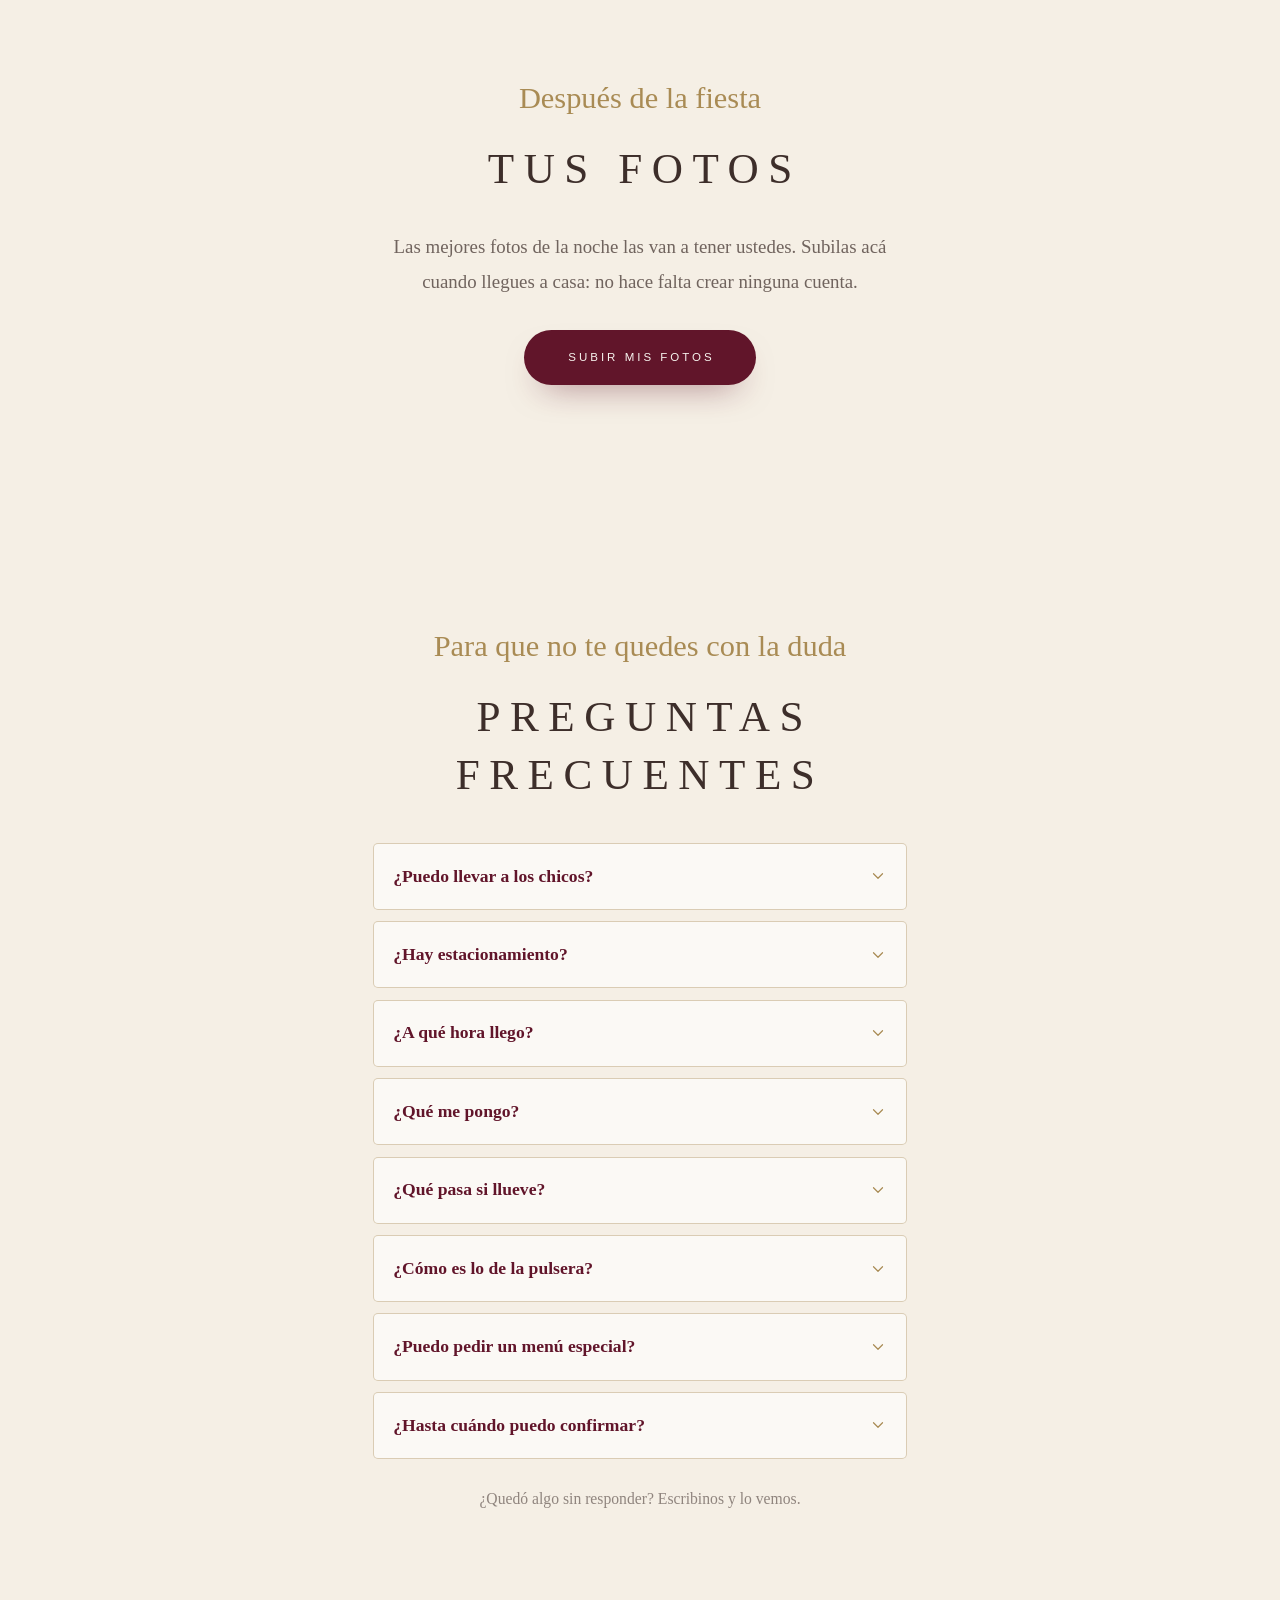
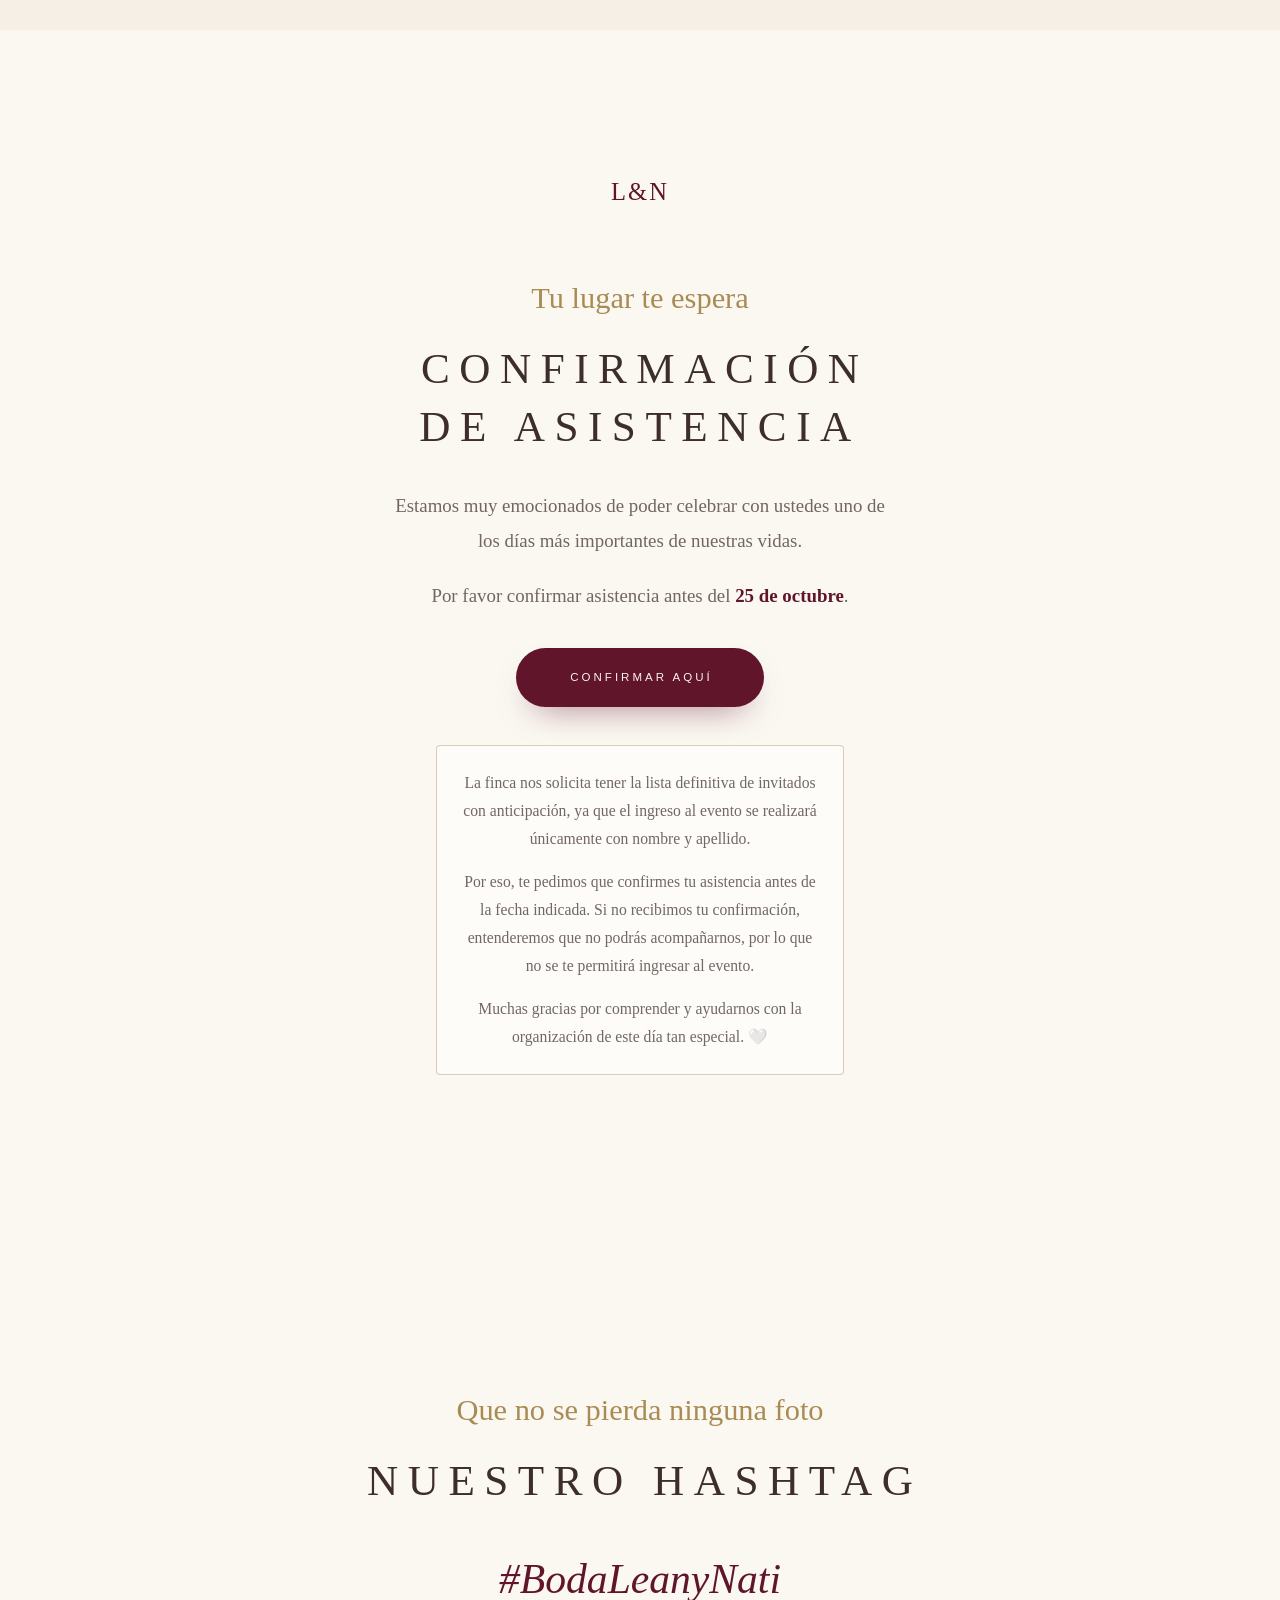
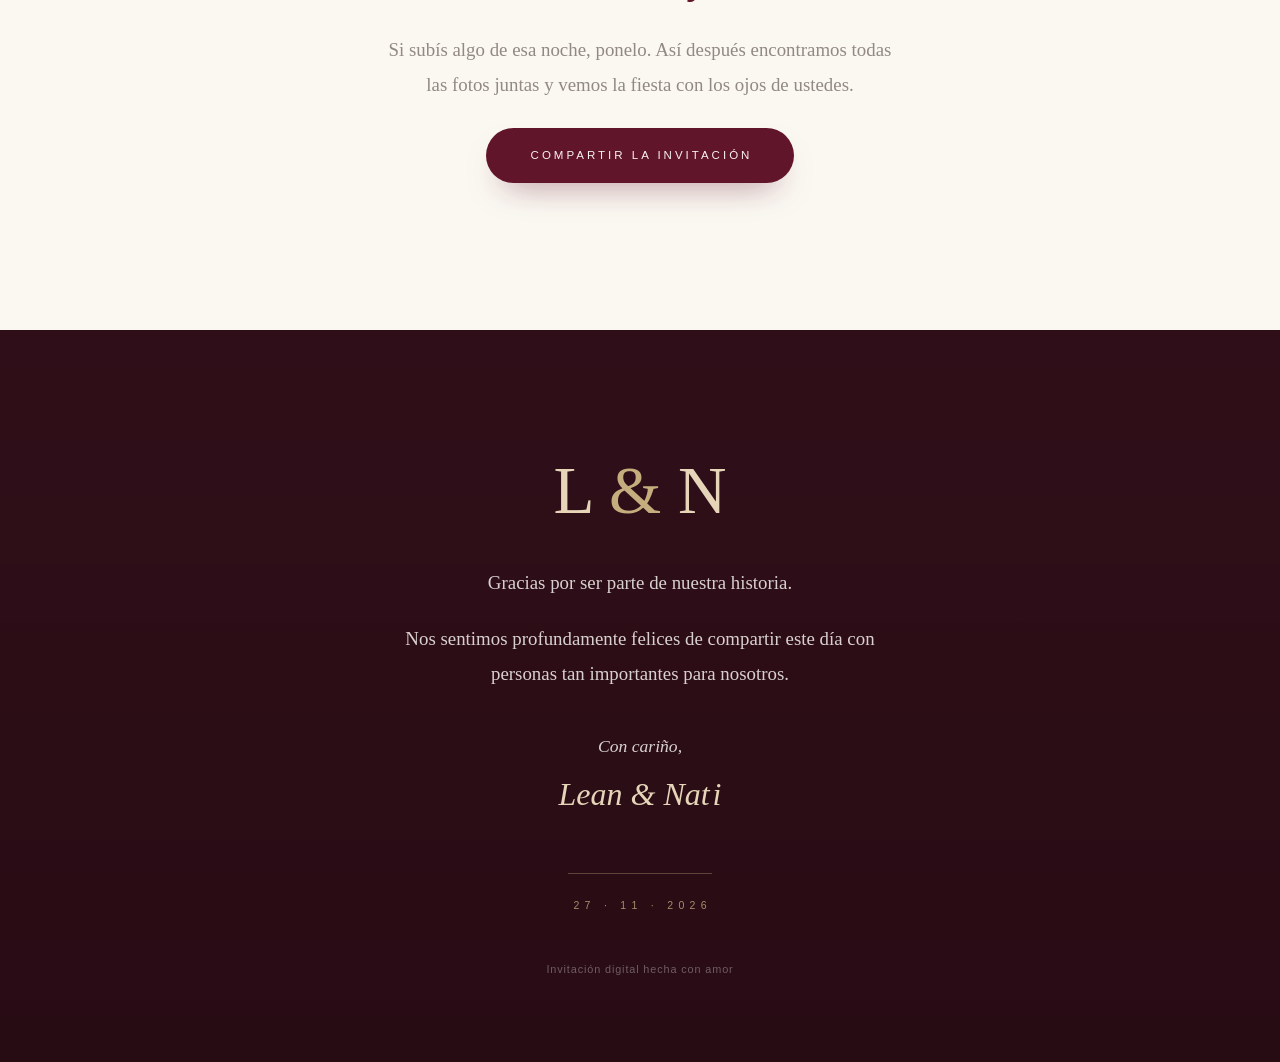
==== commit 656f6ee6: "Página para que los invitados suban sus fotos Va en el QR de las mesas y en la sección Fotos de la i" ====
--- a/index.html
+++ b/index.html
@@ -658,16 +658,23 @@
           <circle class="trazo" cx="38" cy="20" r="1.6" stroke="currentColor" stroke-width="1.1"/>
         </svg>
 
-        <h2 class="titulo" data-anim="split">Fotos</h2>
-        <p class="parrafo" data-anim="fade-up">
-          Comparte con nosotros tus fotografías y videos del evento
-        </p>
-
-        <!-- El link del álbum se configura en script.js → CONFIG.urlAlbum -->
-        <a class="boton boton--vino album__boton" id="btnAlbum" href="#" target="_blank" rel="noopener" data-anim="zoom" data-anim-delay="0.2" data-cursor="hover">
-          <span class="boton__texto">Ir al álbum</span>
+        <p class="etiqueta" data-anim="fade-up">Después de la fiesta</p>
+        <h2 class="titulo" data-anim="split">Tus fotos</h2>
+        <p class="parrafo" data-anim="fade-up" data-anim-delay="0.1">
+          Las mejores fotos de la noche las van a tener ustedes. Subilas acá
+          cuando llegues a casa: no hace falta crear ninguna cuenta.
+        </p>
+
+        <a class="boton boton--vino album__boton" href="fotos.html" data-anim="zoom" data-anim-delay="0.2" data-cursor="hover">
+          <span class="boton__texto">Subir mis fotos</span>
           <span class="boton__brillo" aria-hidden="true"></span>
         </a>
+
+        <!-- El álbum terminado se configura en script.js → CONFIG.urlAlbum.
+             Mientras no exista, este botón no se muestra. -->
+        <p class="album__terminado" id="bloqueAlbum" hidden>
+          <a class="album__link" id="btnAlbum" href="#" target="_blank" rel="noopener" data-cursor="hover">Ver el álbum de todos</a>
+        </p>
       </div>
     </section>
 
--- a/style.css
+++ b/style.css
@@ -1269,6 +1269,16 @@
 }
 .civil__acciones { display: flex; gap: 0.9rem; flex-wrap: wrap; justify-content: center; margin-top: 0.3rem; }
 
+/* Link al álbum terminado, debajo del botón de subir */
+.album__terminado { margin-top: 1.2rem; }
+.album__link {
+  font-family: var(--f-botones); font-size: 0.72rem; font-weight: 500;
+  letter-spacing: 0.16em; text-transform: uppercase;
+  color: var(--tinta-tenue);
+  text-decoration: underline; text-underline-offset: 4px;
+}
+.album__link:hover { color: var(--bordo); }
+
 /* ————— 18d2. PREGUNTAS FRECUENTES ————— */
 .faq { background: var(--papel-suave); }
 .faq__lista {
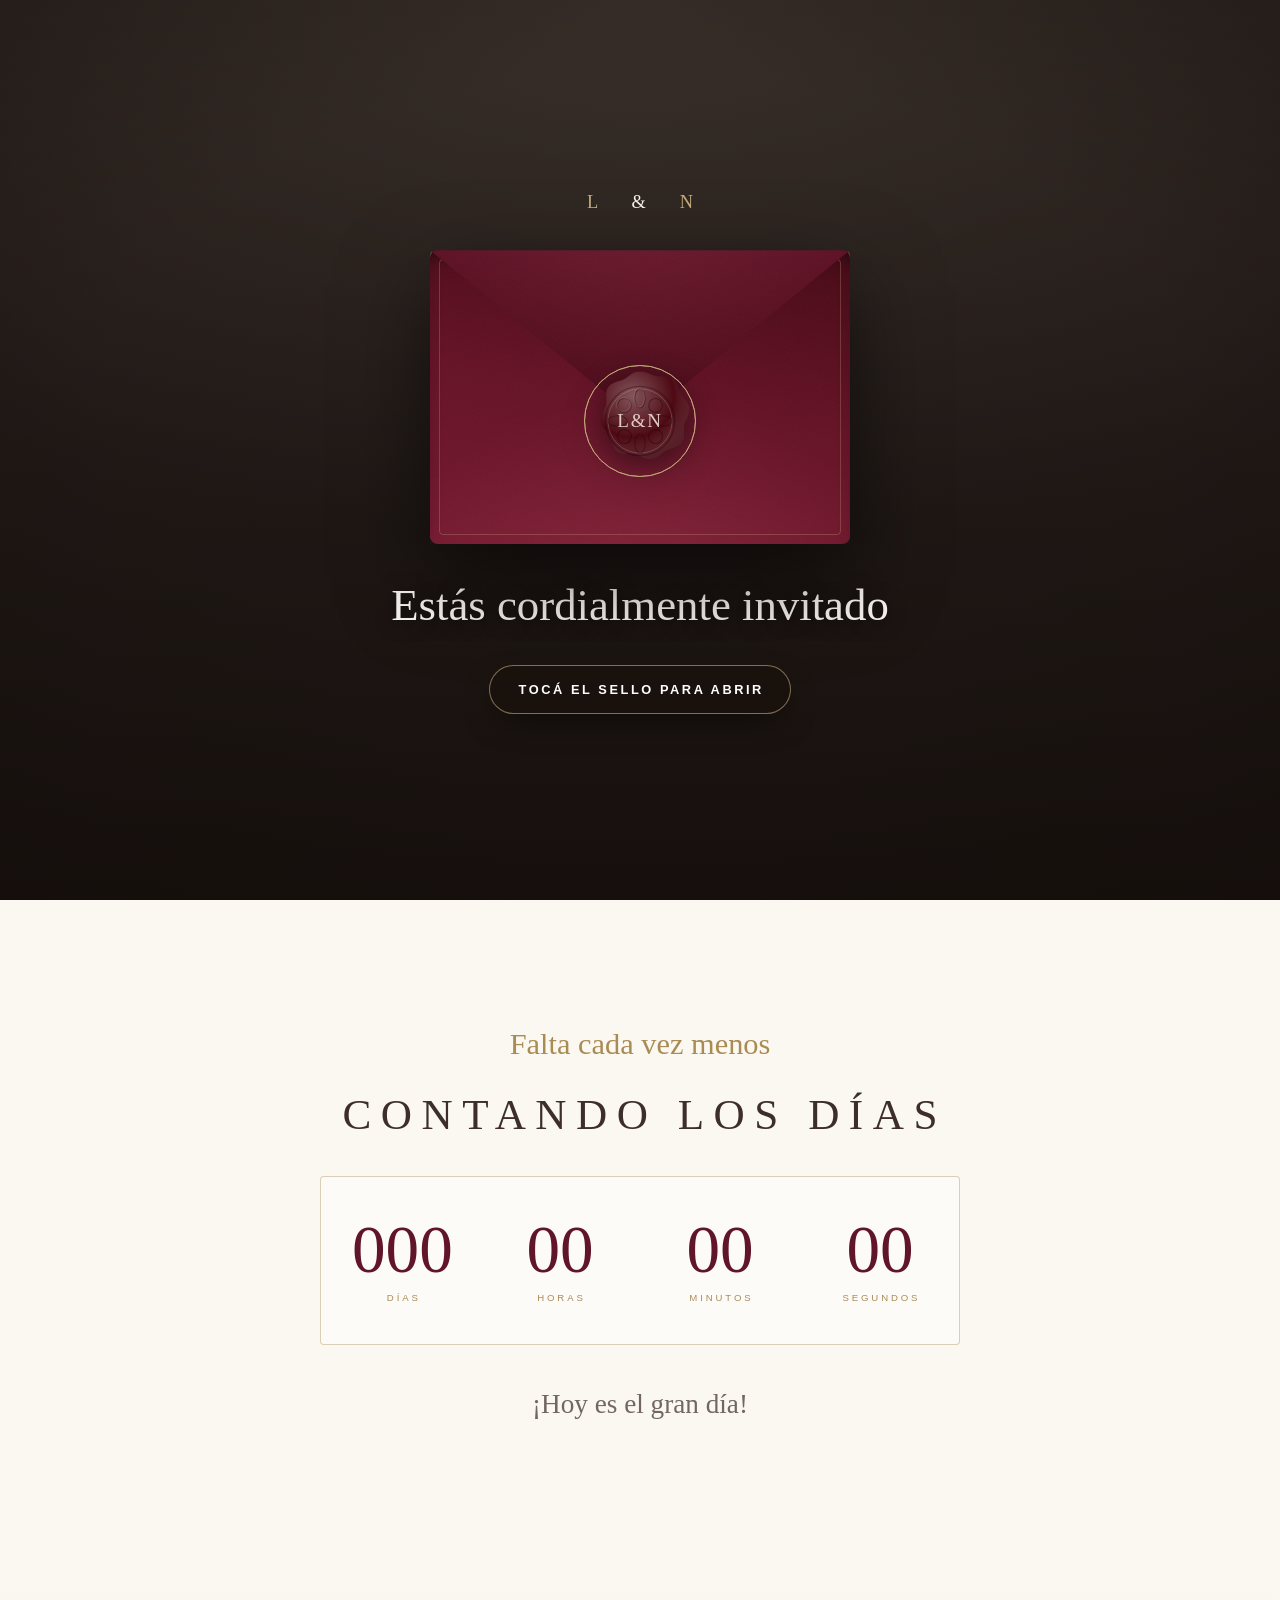
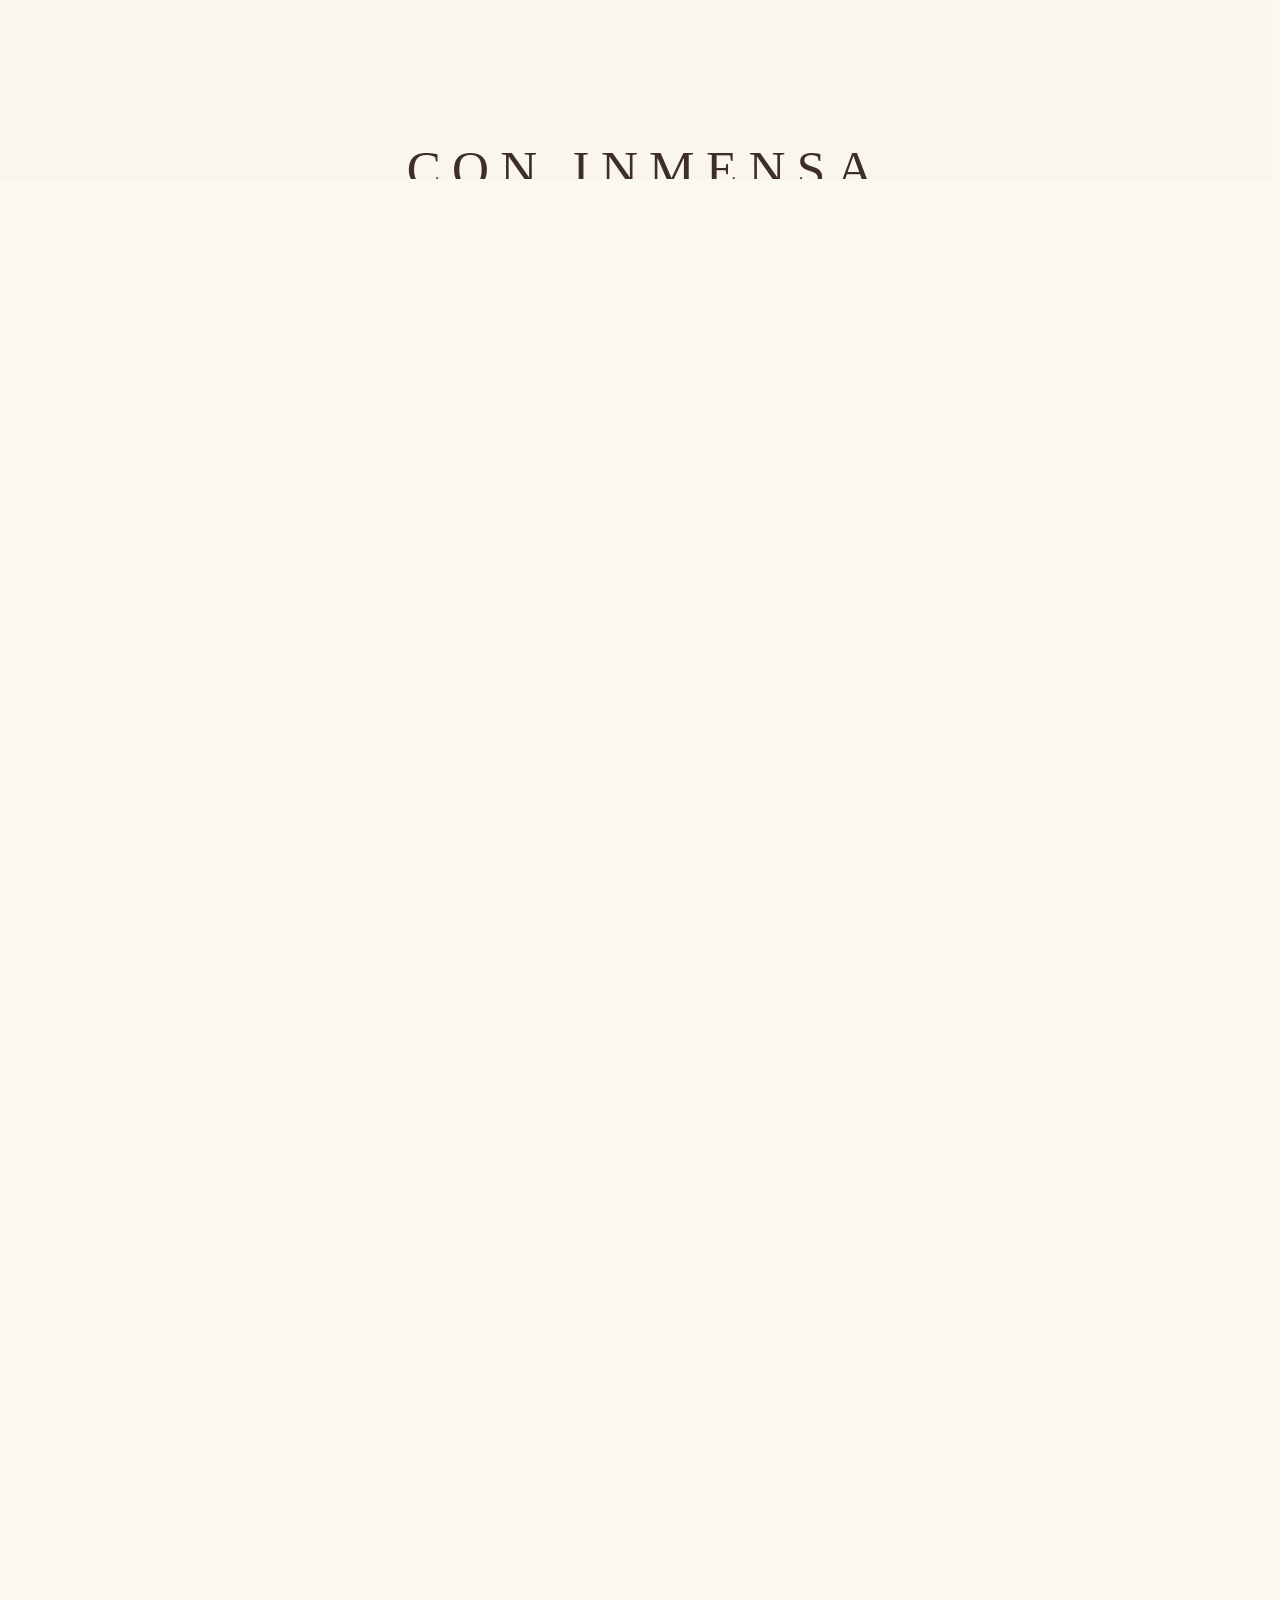
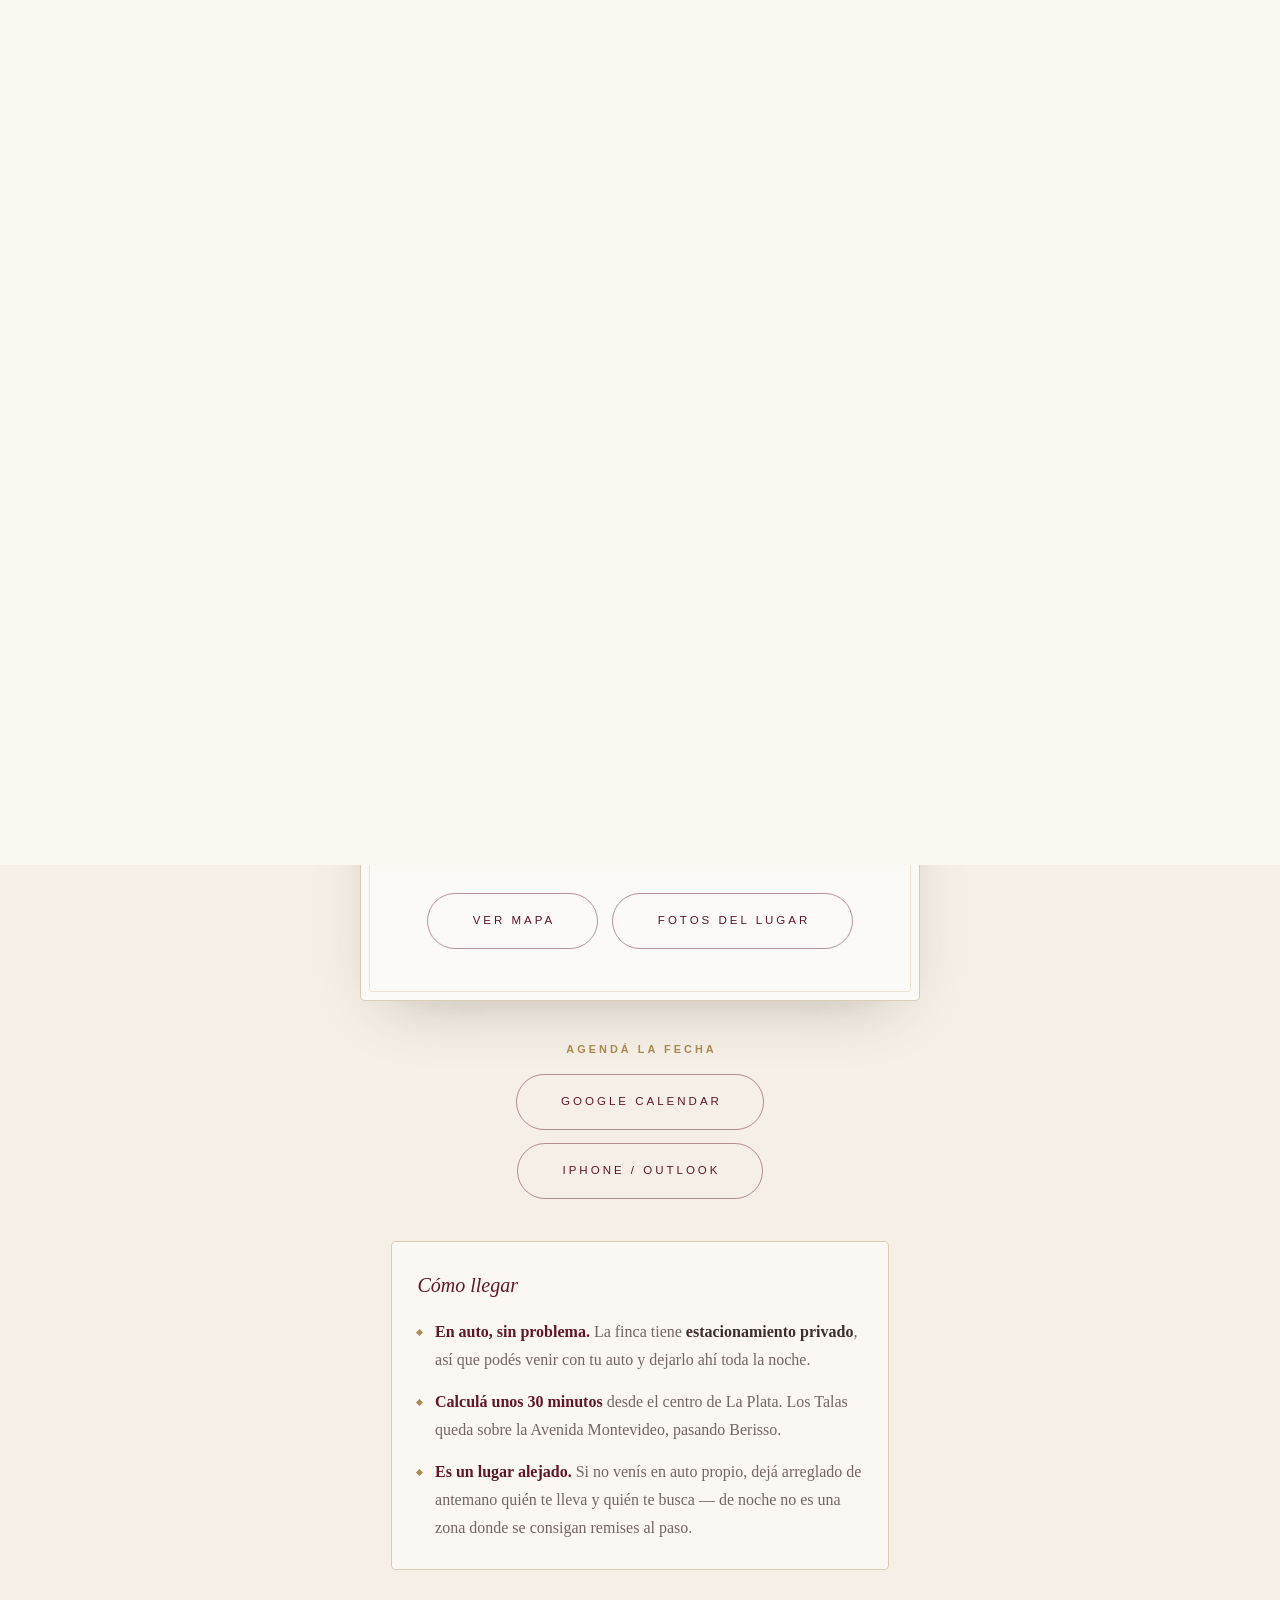
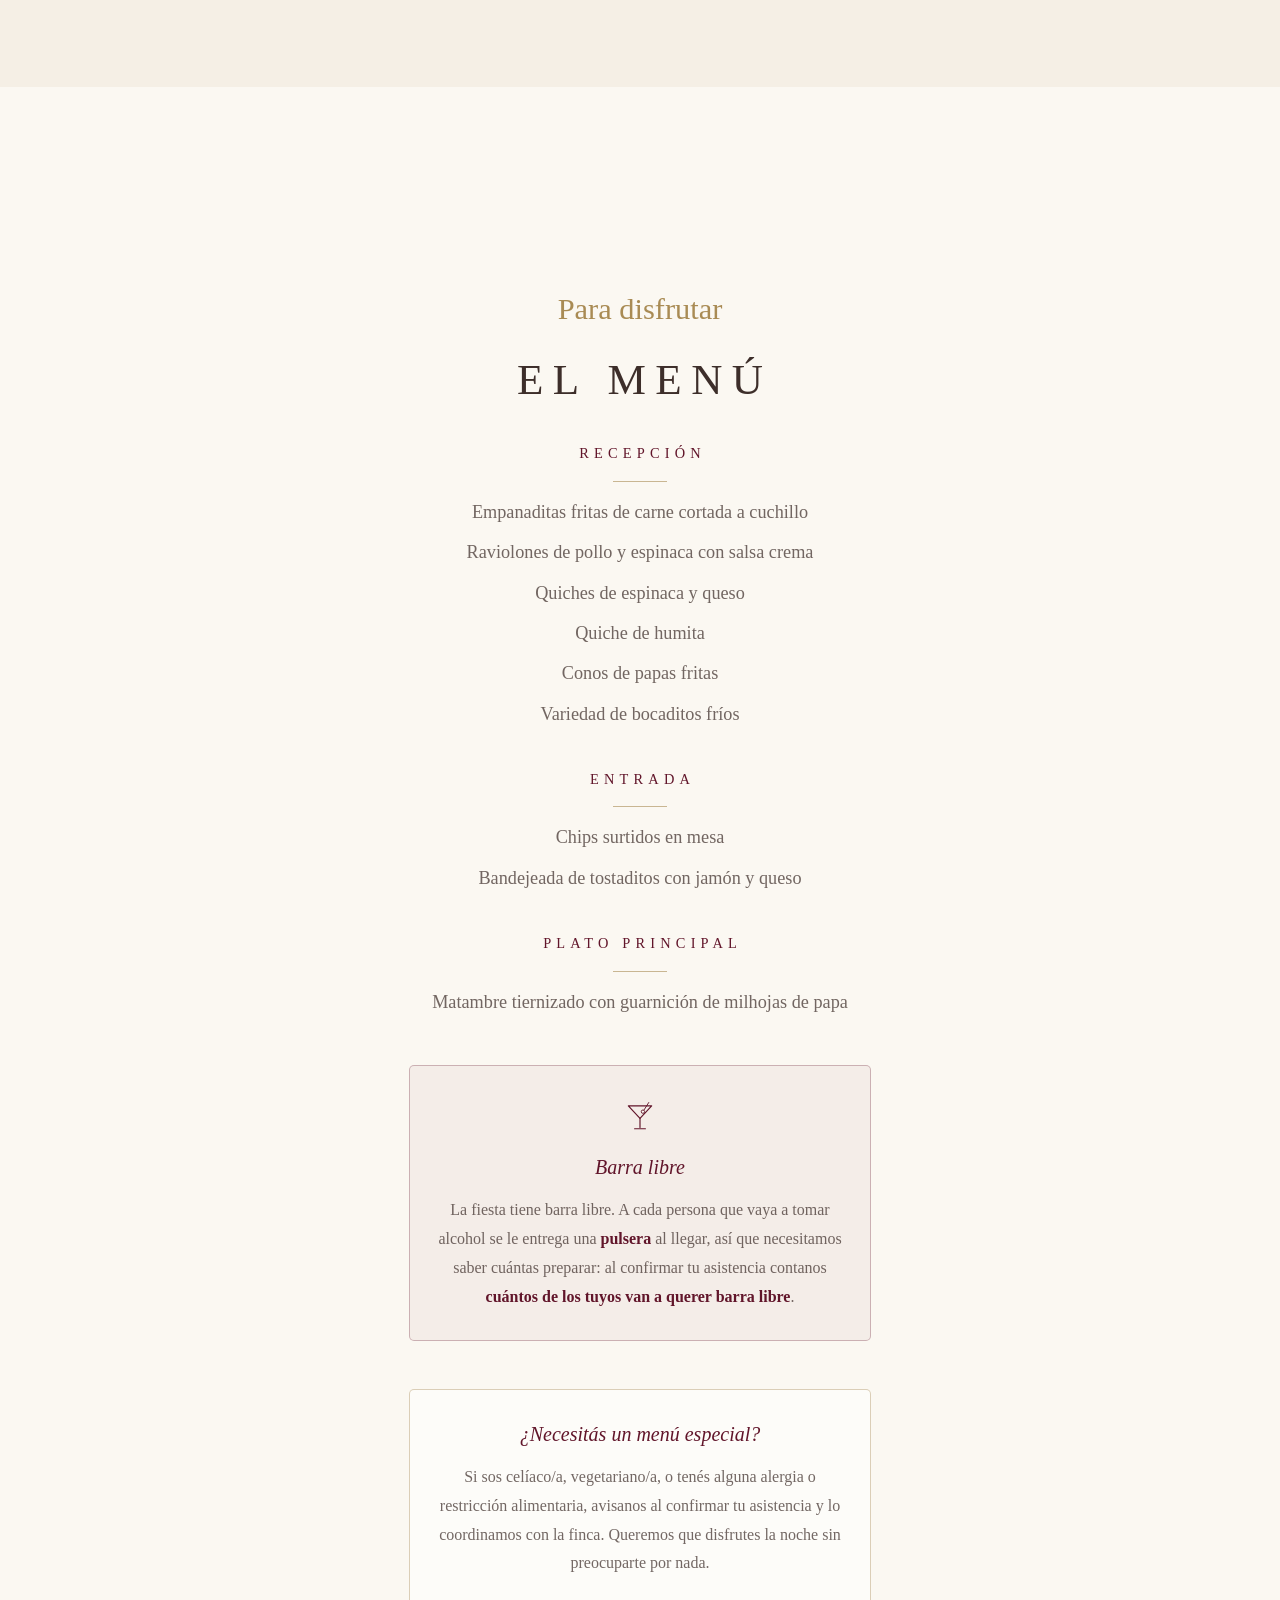
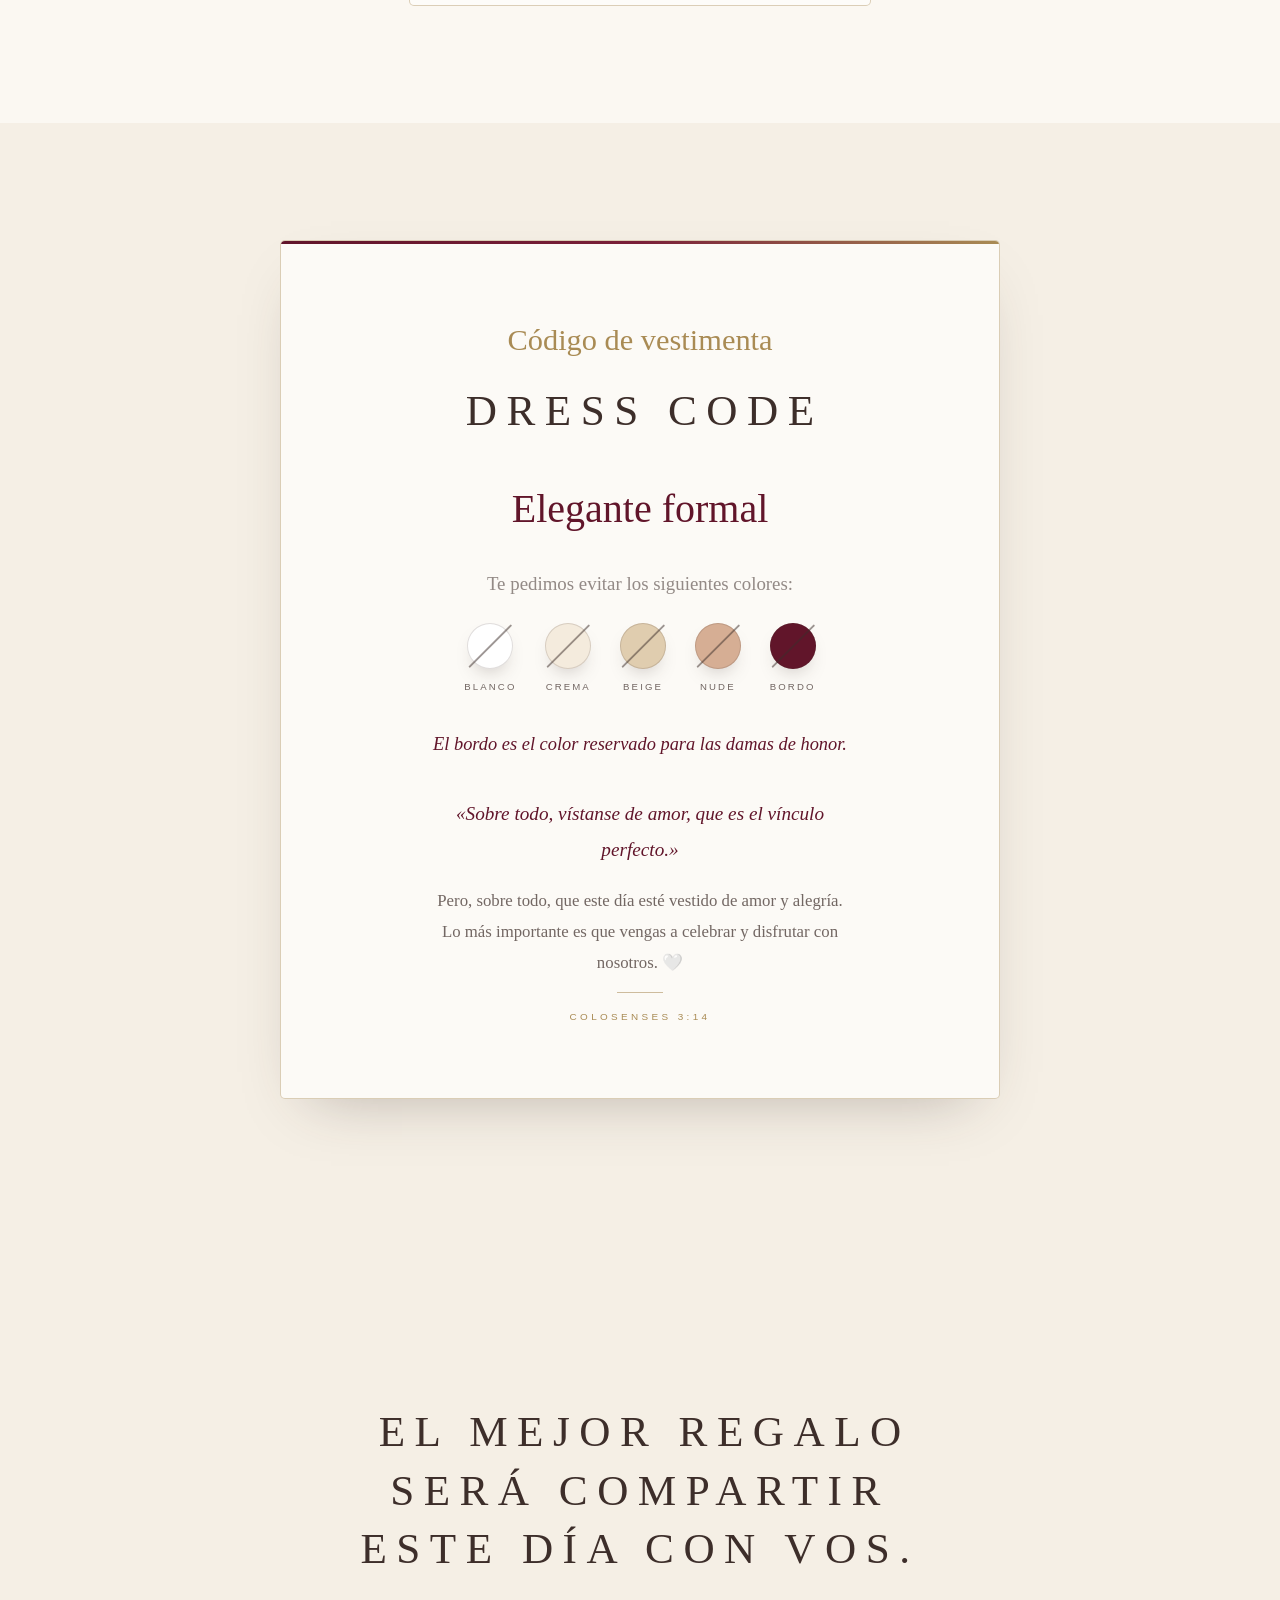
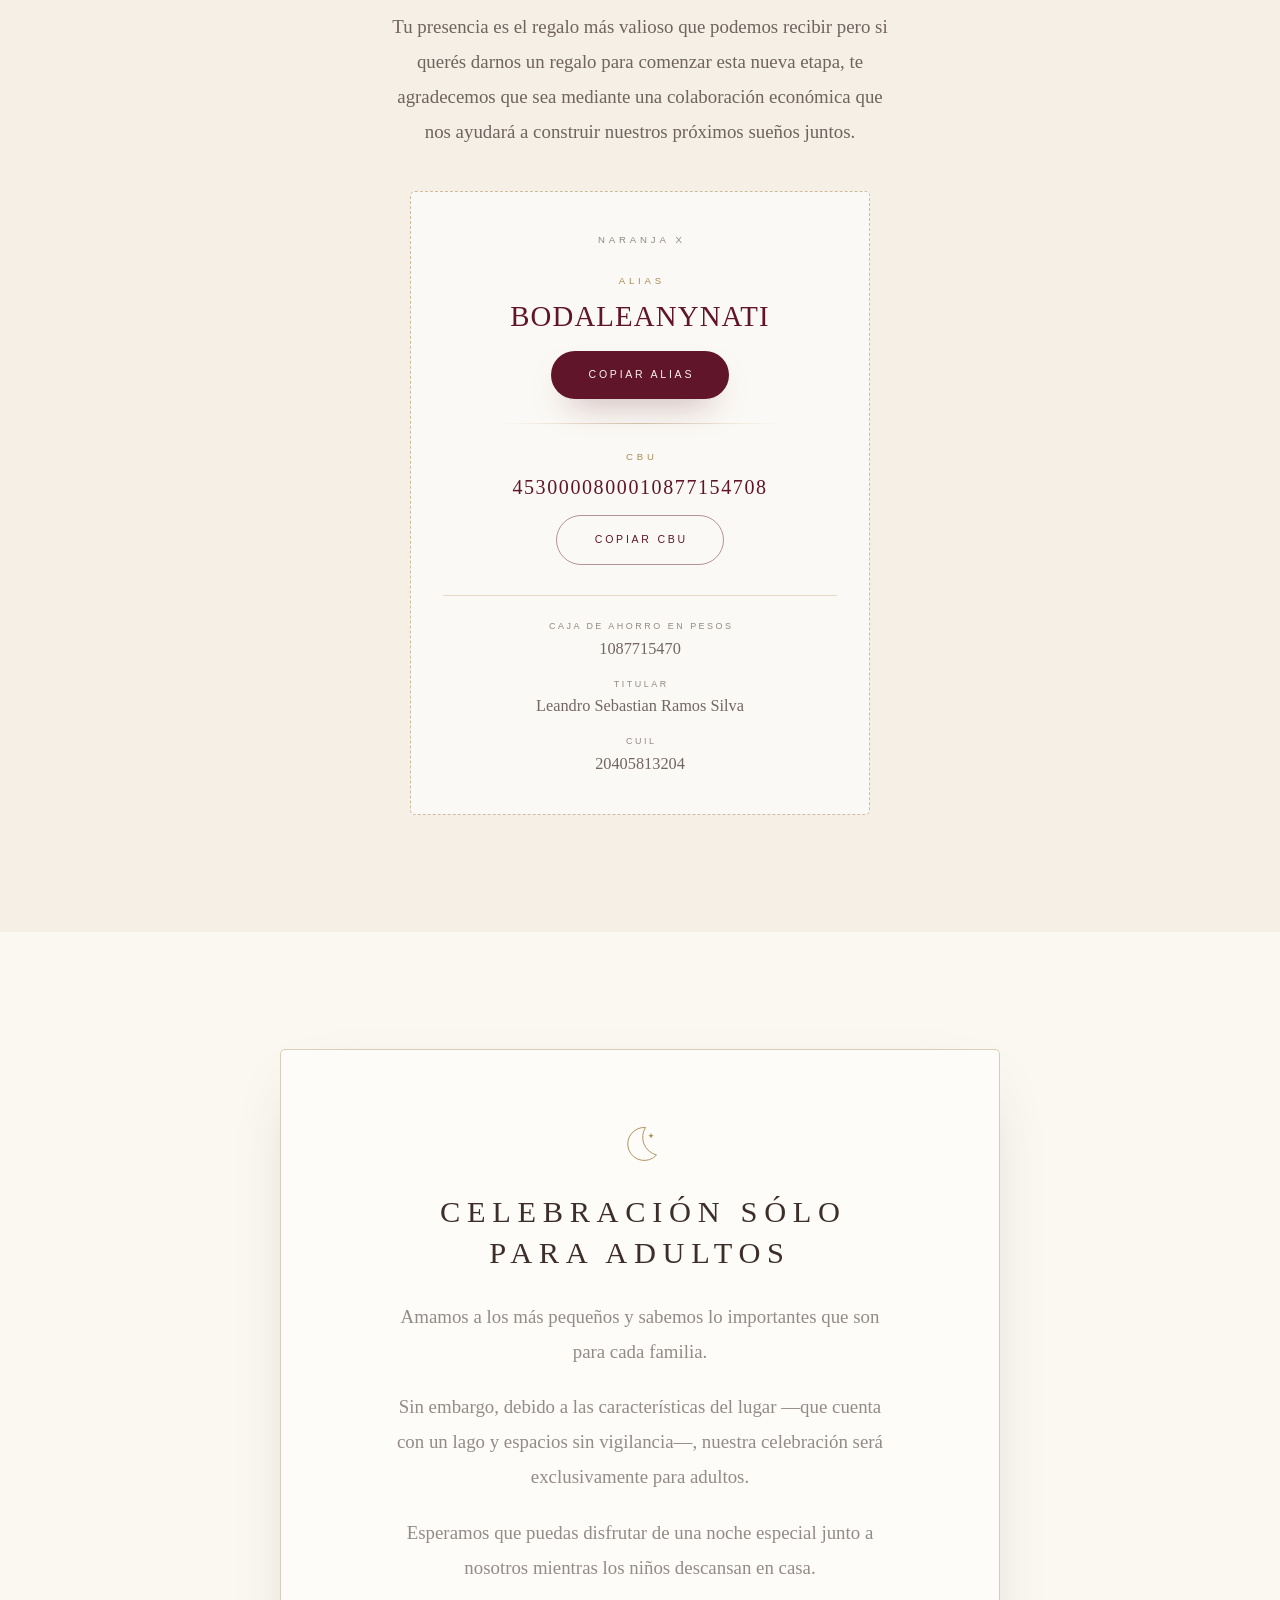
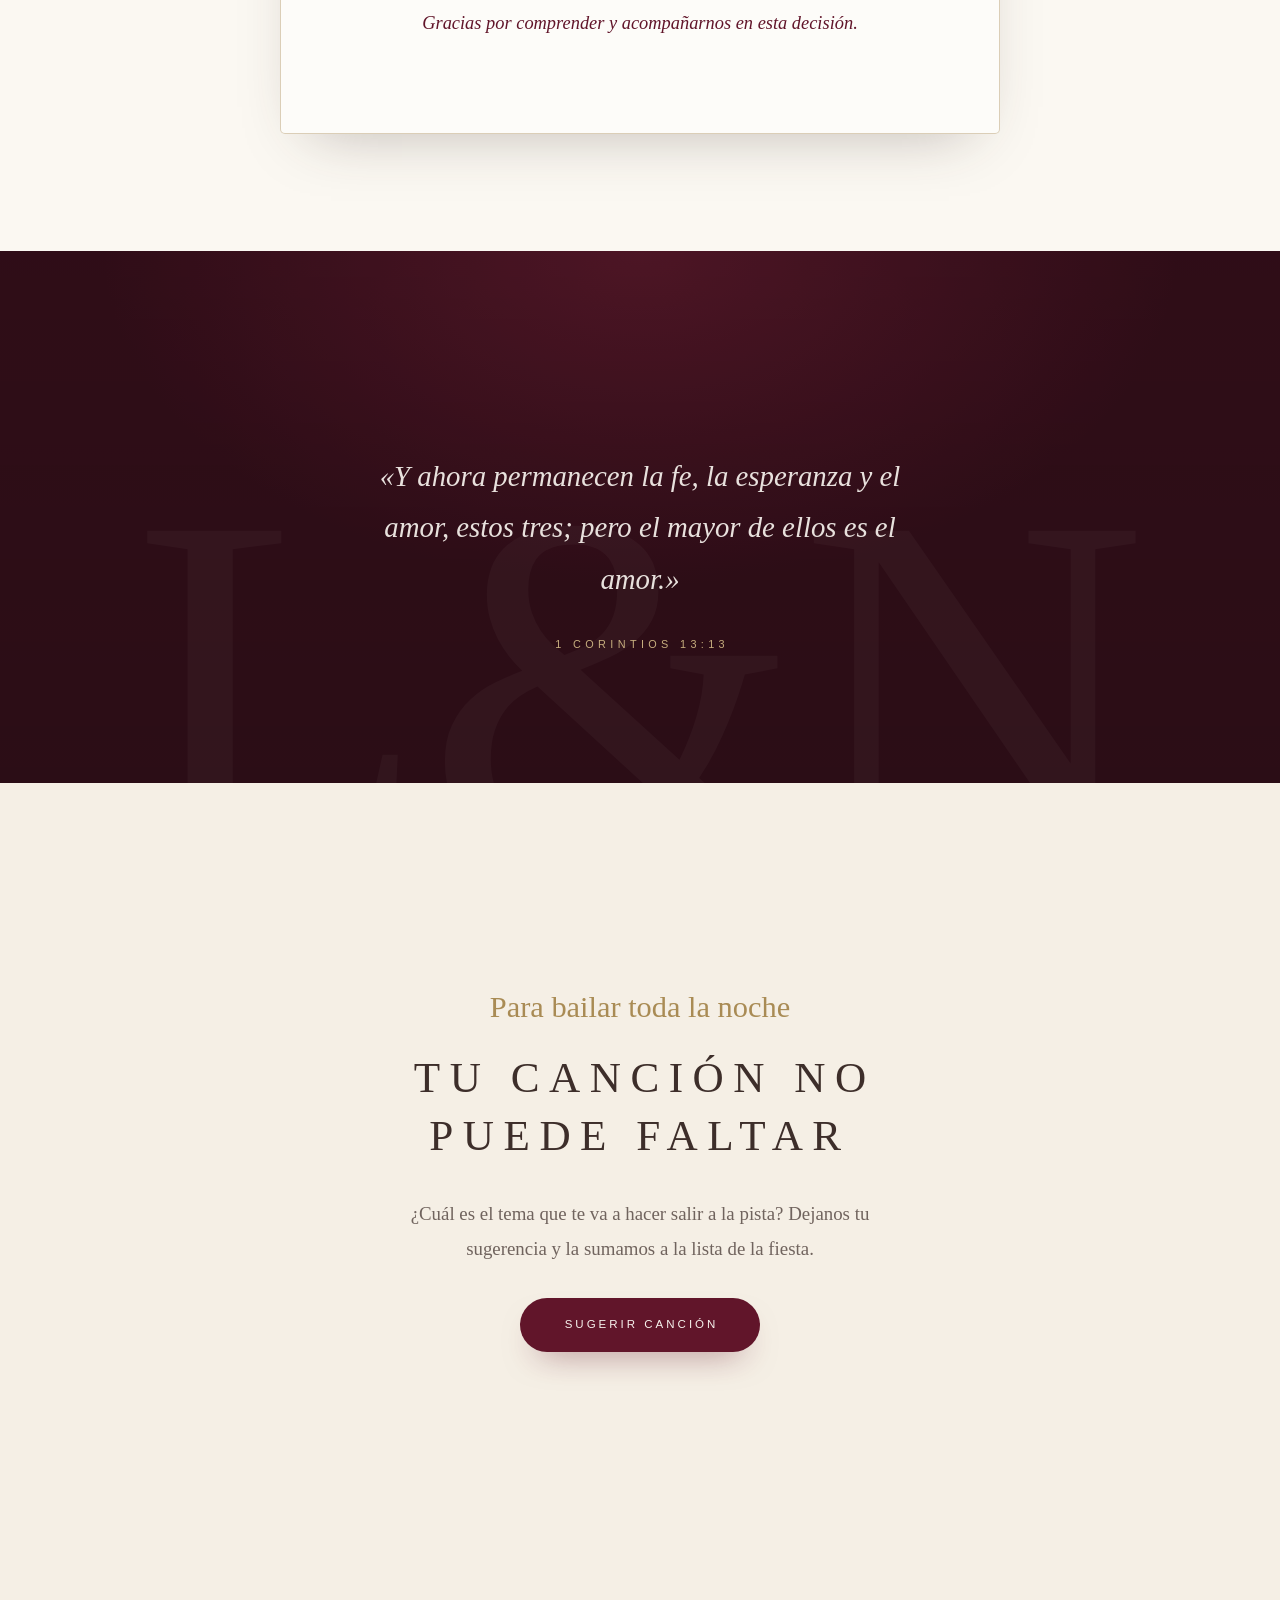
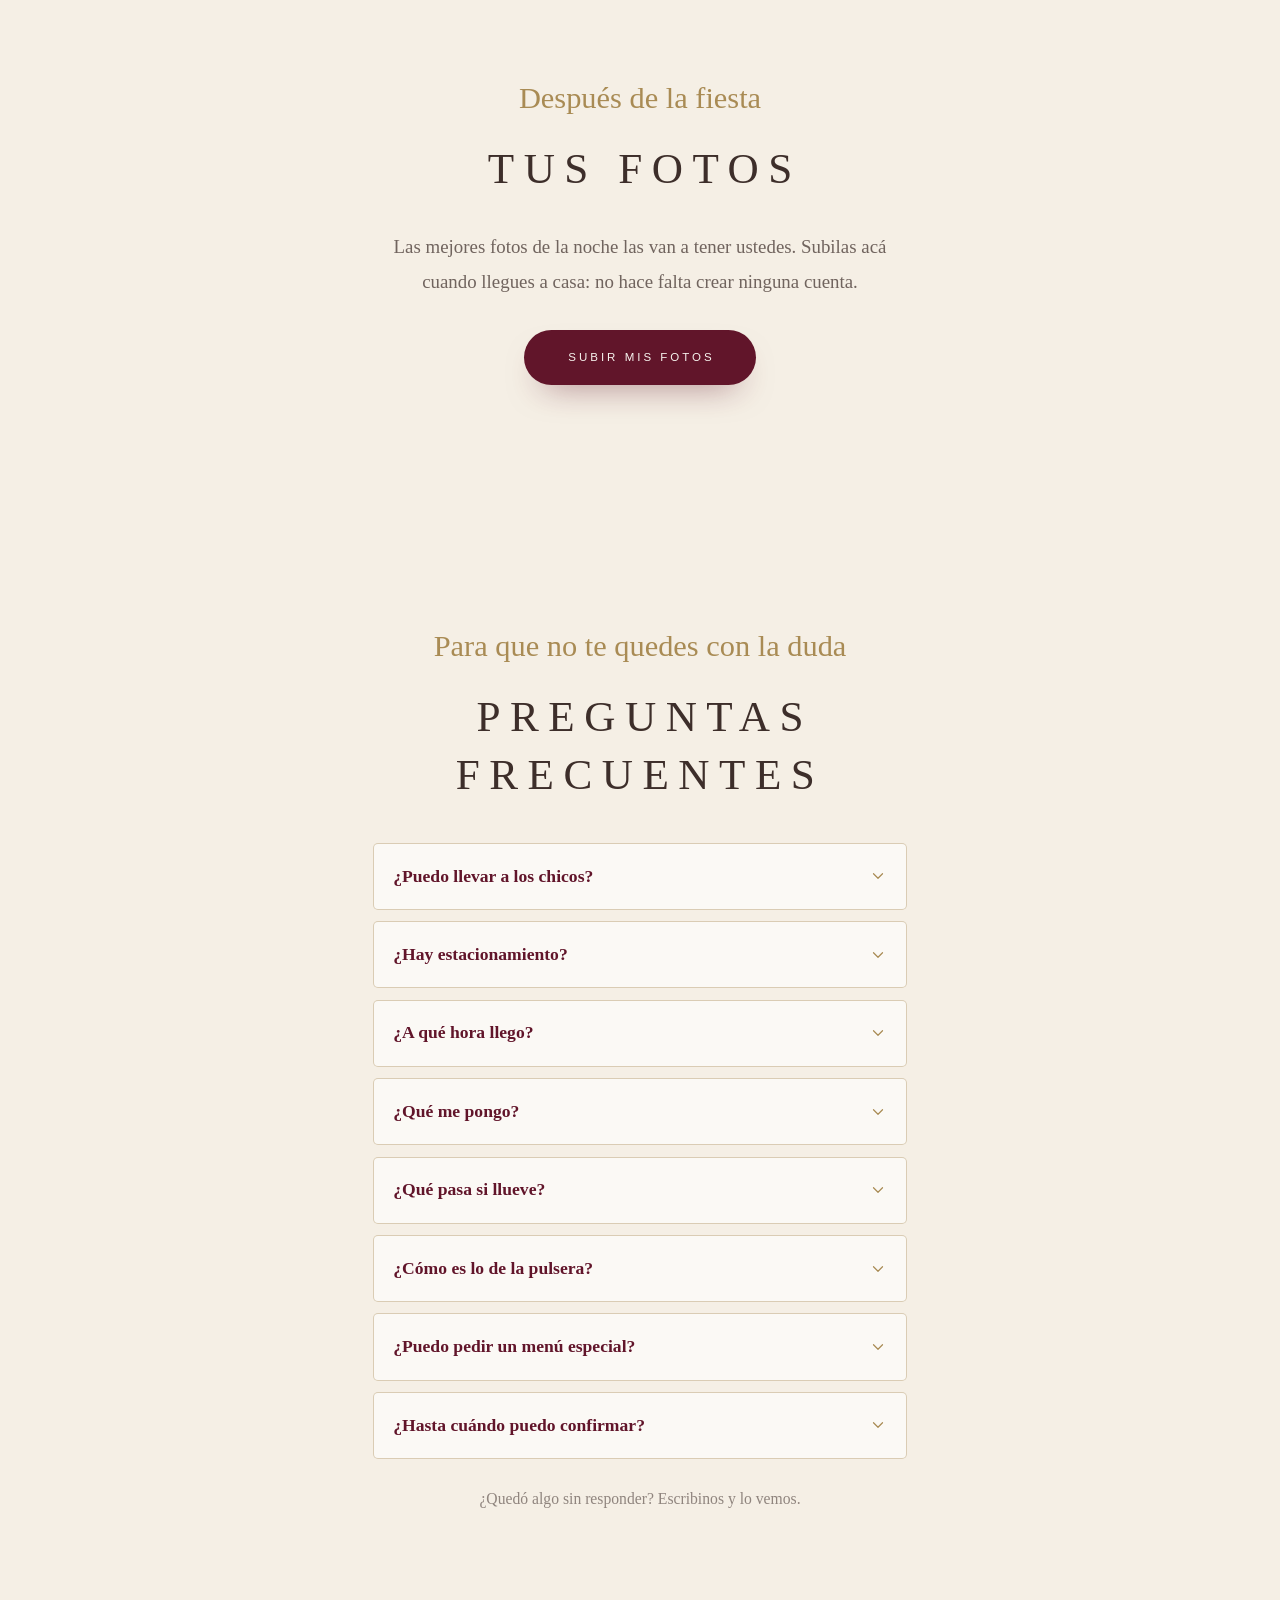
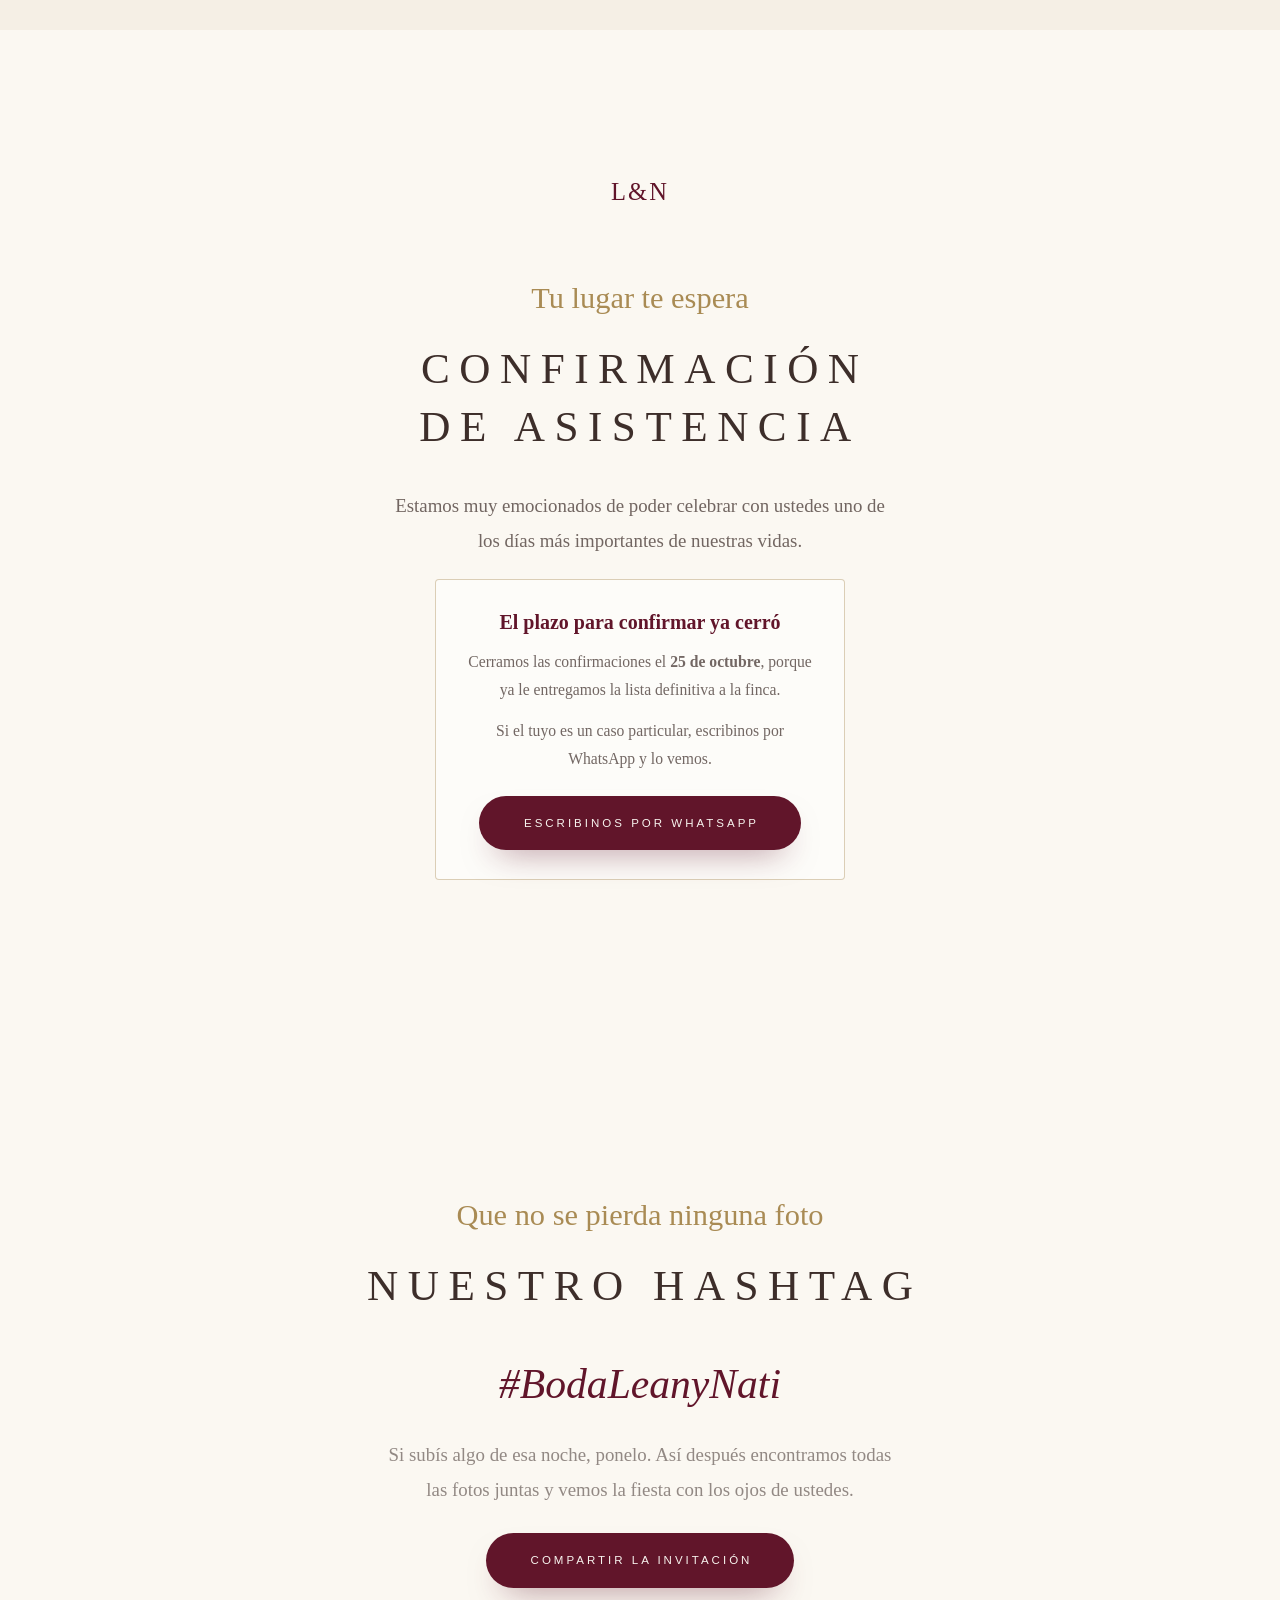
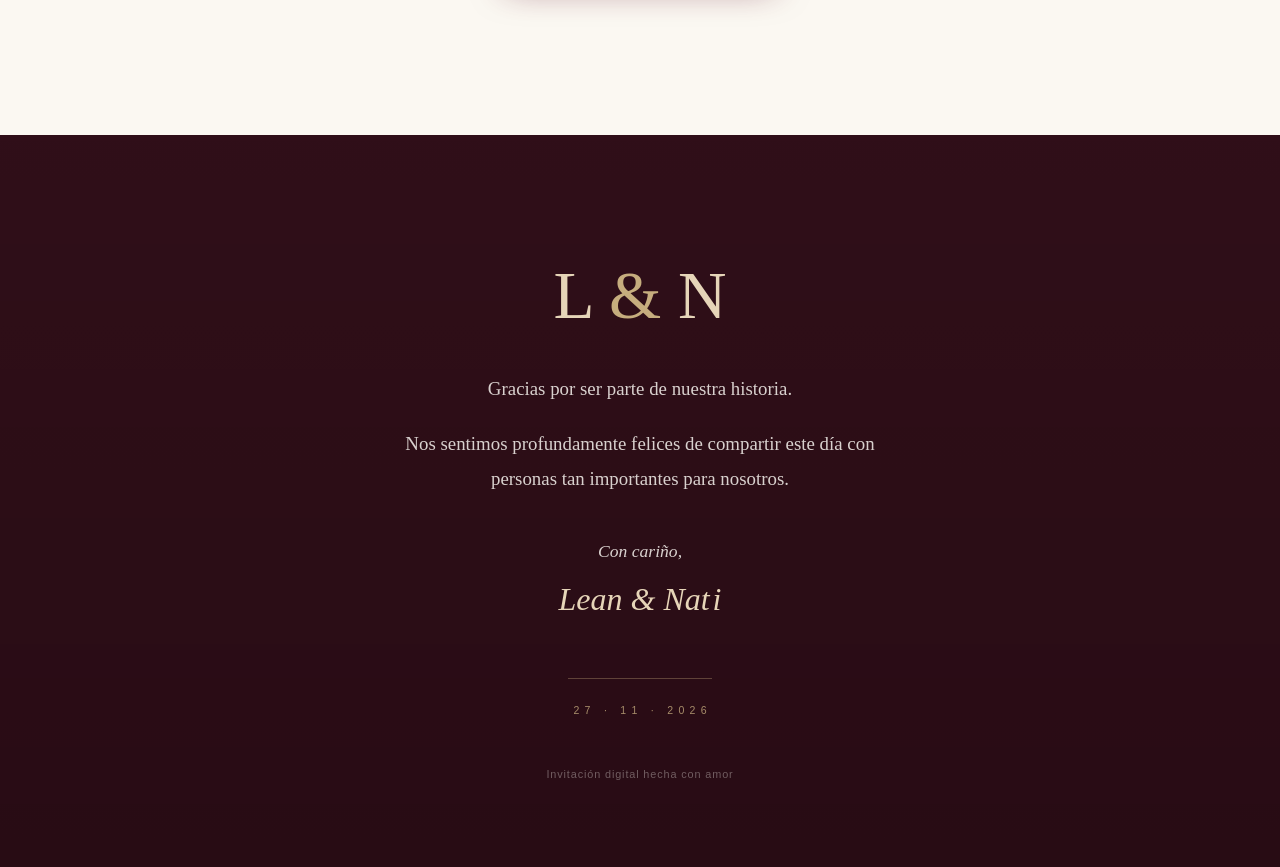
==== commit 6f840cb2: "Cerrar las confirmaciones Venció el plazo. La invitación ahora tiene dos caras y la enciende un inte" ====
--- a/index.html
+++ b/index.html
@@ -360,7 +360,7 @@
           <p class="agenda__titulo">Agendá la fecha</p>
           <div class="agenda__botones">
             <a class="boton boton--contorno" target="_blank" rel="noopener" data-cursor="hover"
-               href="https://calendar.google.com/calendar/render?action=TEMPLATE&amp;text=Casamiento%20de%20Lean%20%26%20Nati&amp;dates=20261127T213000Z%2F20261128T040000Z&amp;details=La%20ceremonia%20comienza%20puntual%20a%20las%2018%3A30.%20Te%20esperamos%20desde%20las%2018%3A15.%0A%0ADress%20code%3A%20elegante%20formal.%0A%0Ahttps%3A%2F%2Fnatalia-vergara.github.io%2Fboda-lean-y-nati%2F&amp;location=Finca%20La%20Josefina%2C%20Avenida%20Montevideo%20y%2077%2C%20Los%20Talas%2C%20Berisso">
+               href="https://calendar.google.com/calendar/render?action=TEMPLATE&amp;text=Casamiento%20de%20Lean%20%26%20Nati&amp;dates=20261127T213000Z%2F20261128T060000Z&amp;details=La%20ceremonia%20comienza%20puntual%20a%20las%2018%3A30.%20Te%20esperamos%20desde%20las%2018%3A15.%0A%0ADress%20code%3A%20elegante%20formal.%0A%0Ahttps%3A%2F%2Fnatalia-vergara.github.io%2Fboda-lean-y-nati%2F&amp;location=Finca%20La%20Josefina%2C%20Avenida%20Montevideo%20y%2077%2C%20Los%20Talas%2C%20Berisso">
               <span class="boton__texto">Google Calendar</span>
               <span class="boton__brillo" aria-hidden="true"></span>
             </a>
@@ -769,10 +769,15 @@
                 <path d="M6 9l6 6 6-6" stroke="currentColor" stroke-width="1.6" stroke-linecap="round" stroke-linejoin="round"/>
               </svg>
             </summary>
-            <div class="faq__respuesta"><p>Hasta el <strong>25 de octubre</strong>. Después de esa fecha no vamos a poder
+            <div class="faq__respuesta">
+              <p data-si-abierto>Hasta el <strong>25 de octubre</strong>. Después de esa fecha no vamos a poder
   hacer excepciones: tenemos que entregarle la lista definitiva a la finca, y sin
   confirmación no van a poder dejarte entrar el día del evento. No es un capricho
-  nuestro, es cómo trabajan ellos.</p></div>
+  nuestro, es cómo trabajan ellos.</p>
+              <p data-si-cerrado>El plazo era hasta el <strong>25 de octubre</strong> y ya pasó: la lista
+  definitiva está entregada. Si el tuyo es un caso particular, escribinos por
+  WhatsApp y lo vemos.</p>
+            </div>
           </details>
         </div>
 
@@ -799,17 +804,35 @@
           más importantes de nuestras vidas.
         </p>
         <p class="parrafo rsvp__pases" id="rsvpPases" hidden data-anim="fade-up" data-anim-delay="0.1"></p>
-        <p class="parrafo rsvp__fecha-limite" data-anim="fade-up" data-anim-delay="0.15">
+        <p class="parrafo rsvp__fecha-limite" data-si-abierto data-anim="fade-up" data-anim-delay="0.15">
           Por favor confirmar asistencia antes del <strong>25 de octubre</strong>.
         </p>
 
-        <button class="boton boton--vino rsvp__whatsapp" id="btnWhatsapp"
+        <button class="boton boton--vino rsvp__whatsapp" id="btnWhatsapp" data-si-abierto
                 data-abrir="modalConfirmar" data-anim="zoom" data-anim-delay="0.25" data-cursor="hover">
           <span class="boton__texto">Confirmar aquí</span>
           <span class="boton__brillo" aria-hidden="true"></span>
         </button>
 
-        <div class="rsvp__nota" data-anim="fade-up" data-anim-delay="0.35">
+        <!-- Lo que se ve cuando el plazo ya pasó. Lo enciende
+             CONFIG.confirmaciones.cerradas en script.js. -->
+        <div class="cerrado" data-si-cerrado data-anim="fade-up" data-anim-delay="0.15">
+          <p class="cerrado__titulo">El plazo para confirmar ya cerró</p>
+          <p class="cerrado__texto">
+            Cerramos las confirmaciones el <strong>25 de octubre</strong>, porque ya le
+            entregamos la lista definitiva a la finca.
+          </p>
+          <p class="cerrado__texto">
+            Si el tuyo es un caso particular, escribinos por WhatsApp y lo vemos.
+          </p>
+          <a class="boton boton--vino cerrado__boton" data-cerrado-whatsapp
+             target="_blank" rel="noopener" data-cursor="hover">
+            <span class="boton__texto">Escribinos por WhatsApp</span>
+            <span class="boton__brillo" aria-hidden="true"></span>
+          </a>
+        </div>
+
+        <div class="rsvp__nota" data-si-abierto data-anim="fade-up" data-anim-delay="0.35">
           <p>
             La finca nos solicita tener la lista definitiva de invitados con anticipación,
             ya que el ingreso al evento se realizará únicamente con nombre y apellido.
@@ -902,9 +925,10 @@
         <path d="M22 5l-1.5-3M26 5l1.5-3" stroke="currentColor" stroke-width="1.4" stroke-linecap="round"/>
       </svg>
 
-      <h2 class="modal__titulo" id="tituloConfirmar">¿Venís al casamiento?</h2>
-
-      <form class="modal__form" id="formConfirmar" novalidate>
+      <h2 class="modal__titulo" id="tituloConfirmar" data-si-abierto>¿Venís al casamiento?</h2>
+      <h2 class="modal__titulo" data-si-cerrado>Las confirmaciones ya cerraron</h2>
+
+      <form class="modal__form" id="formConfirmar" data-si-abierto novalidate>
         <div class="modal__opciones" role="radiogroup" aria-label="¿Asistís?">
           <label class="opcion">
             <input type="radio" name="asiste" value="Sí, asisto" checked>
@@ -922,8 +946,9 @@
         </label>
 
         <label class="campo">
-          <span class="campo__etiqueta">¿Cuántas personas asisten?</span>
+          <span class="campo__etiqueta">¿Cuántas personas asisten? <em id="topePersonas"></em></span>
           <input class="campo__entrada" type="number" name="personas" min="1" max="20" value="1" inputmode="numeric">
+          <span class="campo__aviso" id="avisoPersonas" role="status" aria-live="polite"></span>
         </label>
 
         <label class="campo" data-campo-barra>
@@ -943,6 +968,24 @@
 
         <p class="modal__estado" role="status" aria-live="polite"></p>
       </form>
+
+      <!-- Red de seguridad: si alguien abre la ventana con el plazo vencido
+           —un link viejo, la página guardada en el teléfono— ve esto y no un
+           formulario que no va a poder enviar. -->
+      <div class="cerrado cerrado--ventana" data-si-cerrado>
+        <p class="cerrado__texto">
+          Cerramos las confirmaciones el <strong>25 de octubre</strong>, porque ya le
+          entregamos la lista definitiva a la finca.
+        </p>
+        <p class="cerrado__texto">
+          Si el tuyo es un caso particular, escribinos por WhatsApp y lo vemos.
+        </p>
+        <a class="boton boton--vino cerrado__boton" data-cerrado-whatsapp
+           target="_blank" rel="noopener" data-cursor="hover">
+          <span class="boton__texto">Escribinos por WhatsApp</span>
+          <span class="boton__brillo" aria-hidden="true"></span>
+        </a>
+      </div>
 
       <div class="modal__hecho" id="hechoConfirmar" hidden>
         <svg class="modal__hecho-tilde" viewBox="0 0 48 48" fill="none" aria-hidden="true">
--- a/style.css
+++ b/style.css
@@ -991,6 +991,44 @@
   background: rgba(255, 255, 255, 0.5);
 }
 
+/* El aviso de que el plazo ya cerró. Reemplaza al botón de confirmar
+   cuando CONFIG.confirmaciones.cerradas está en true. */
+.cerrado {
+  max-width: 46ch;
+  margin: 0 auto;
+  display: grid; gap: 0.8rem;
+  border: var(--borde-fino);
+  border-radius: 4px;
+  padding: 1.8rem 1.6rem;
+  background: rgba(255, 255, 255, 0.5);
+}
+.cerrado__titulo {
+  font-family: var(--f-titulos); font-weight: 600;
+  font-size: 1.25rem; line-height: 1.3;
+  color: var(--bordo);
+  margin: 0;
+}
+.cerrado__texto {
+  font-family: var(--f-titulos); font-weight: 500;
+  font-size: 0.98rem; line-height: 1.8;
+  color: var(--tinta-suave);
+  margin: 0;
+}
+.cerrado__boton { justify-self: center; margin-top: 0.6rem; }
+
+/* Dentro de la ventana no hace falta el marco: la ventana ya es uno. */
+.cerrado--ventana {
+  border: 0; background: none; padding: 0; text-align: center;
+}
+
+/* Las dos caras de la invitación. Lo que sobra no se oculta: se saca del
+   todo, porque varios de estos elementos traen su propio `display` y le
+   ganarían a un `hidden` común. */
+body[data-confirmaciones="cerradas"] [data-si-abierto],
+body:not([data-confirmaciones="cerradas"]) [data-si-cerrado] {
+  display: none !important;
+}
+
 /* ————— 15. REGALOS ————— */
 .regalos { background: var(--papel-suave); }
 /* Tarjeta única con los datos de la cuenta */
@@ -1498,6 +1536,15 @@
   outline: none;
   transition: border-color 0.3s, box-shadow 0.3s;
 }
+/* Aviso bajo un campo: aparece sólo cuando hay algo que decir */
+.campo__aviso {
+  font-family: var(--f-titulos); font-weight: 500;
+  font-size: 0.88rem; line-height: 1.5;
+  color: var(--bordo);
+  margin-top: 0.15rem;
+}
+.campo__aviso:empty { display: none; }
+
 .campo__entrada::placeholder { color: rgba(61, 46, 42, 0.4); font-size: 0.95rem; }
 .campo__entrada:focus {
   border-color: var(--dorado);
